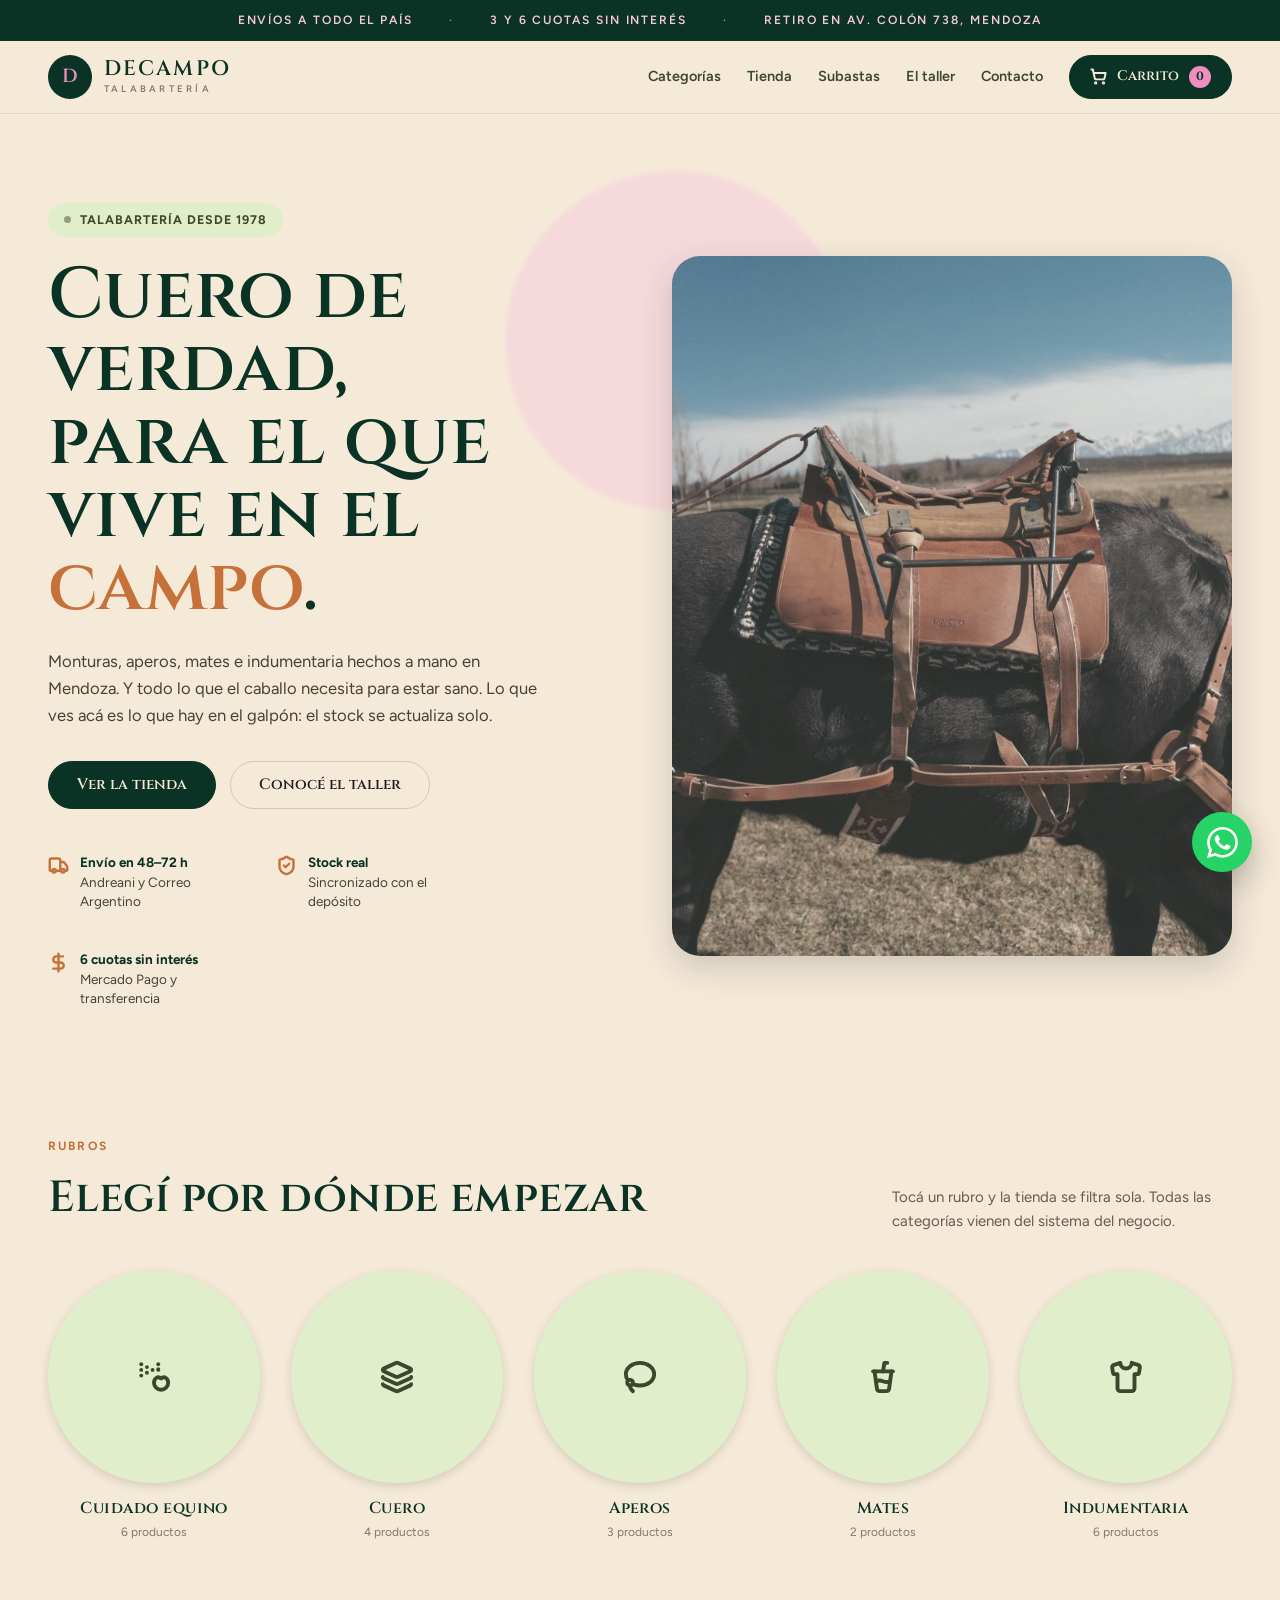
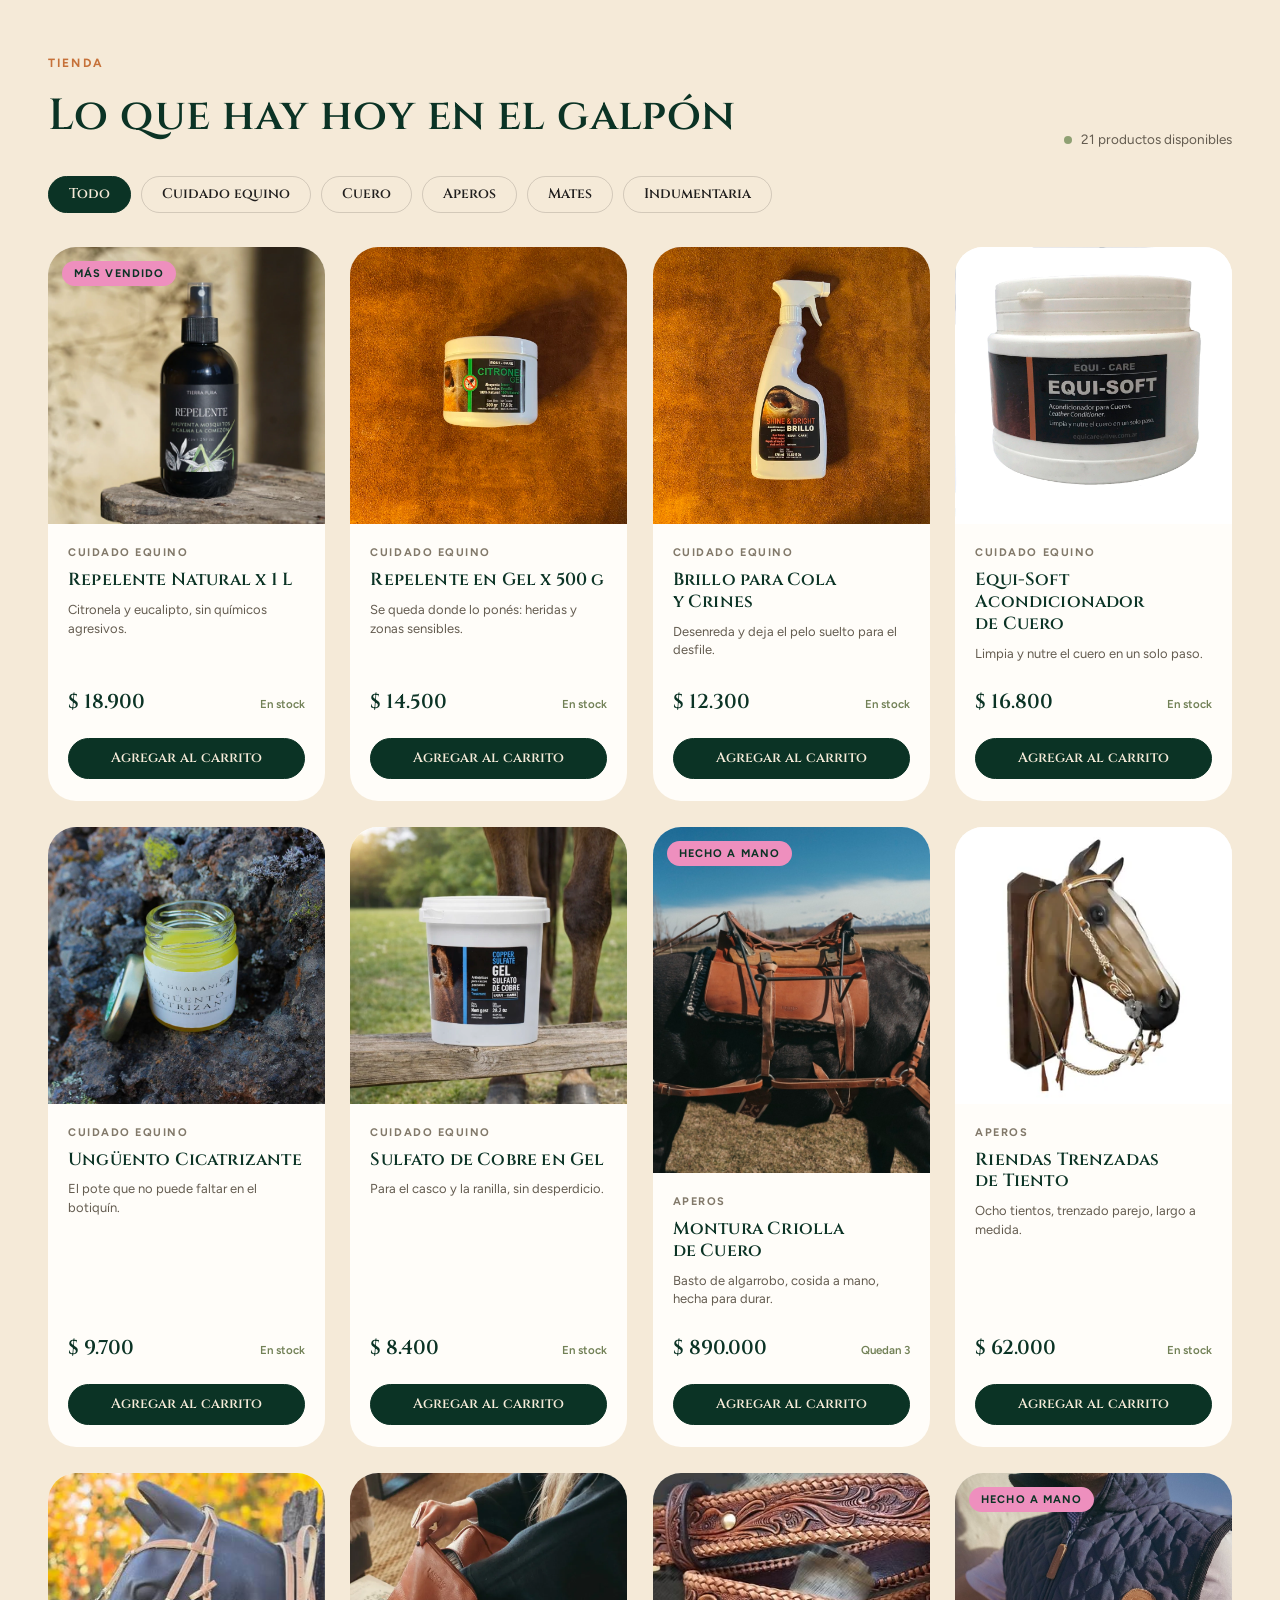
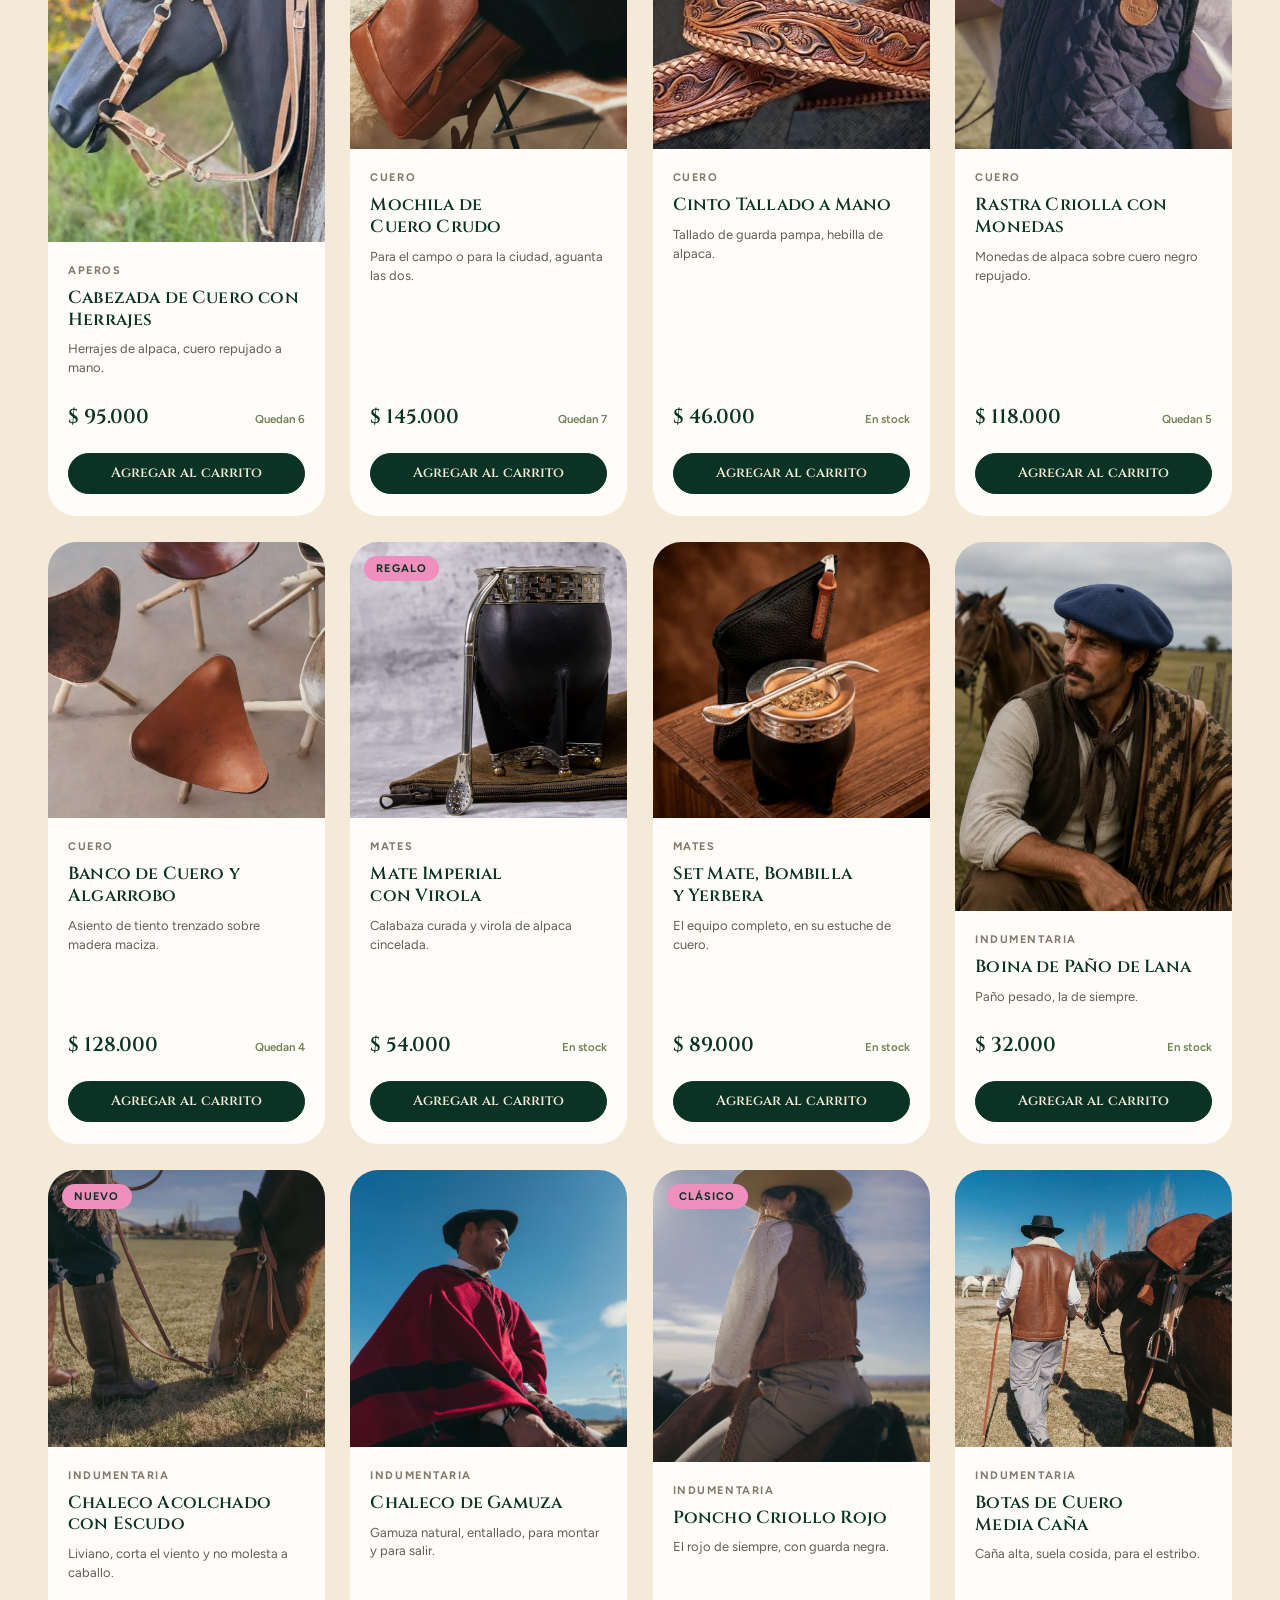
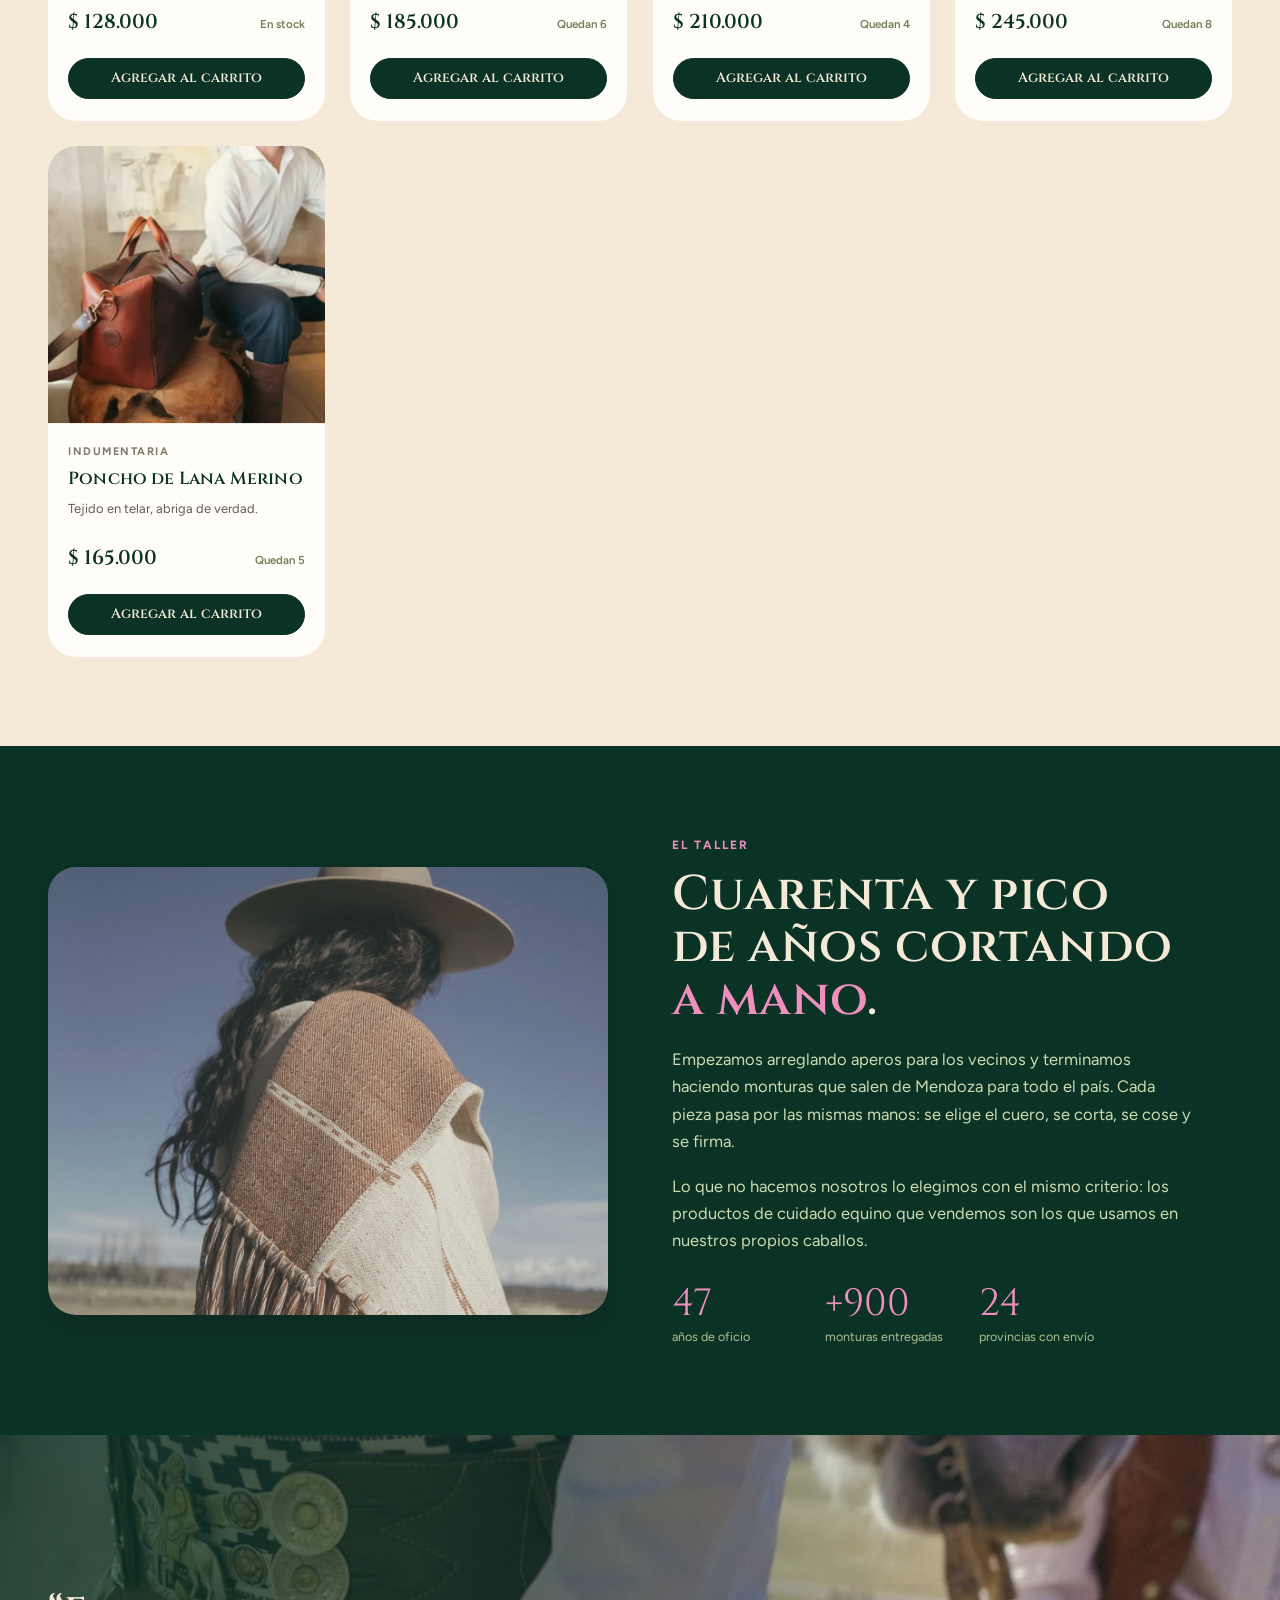
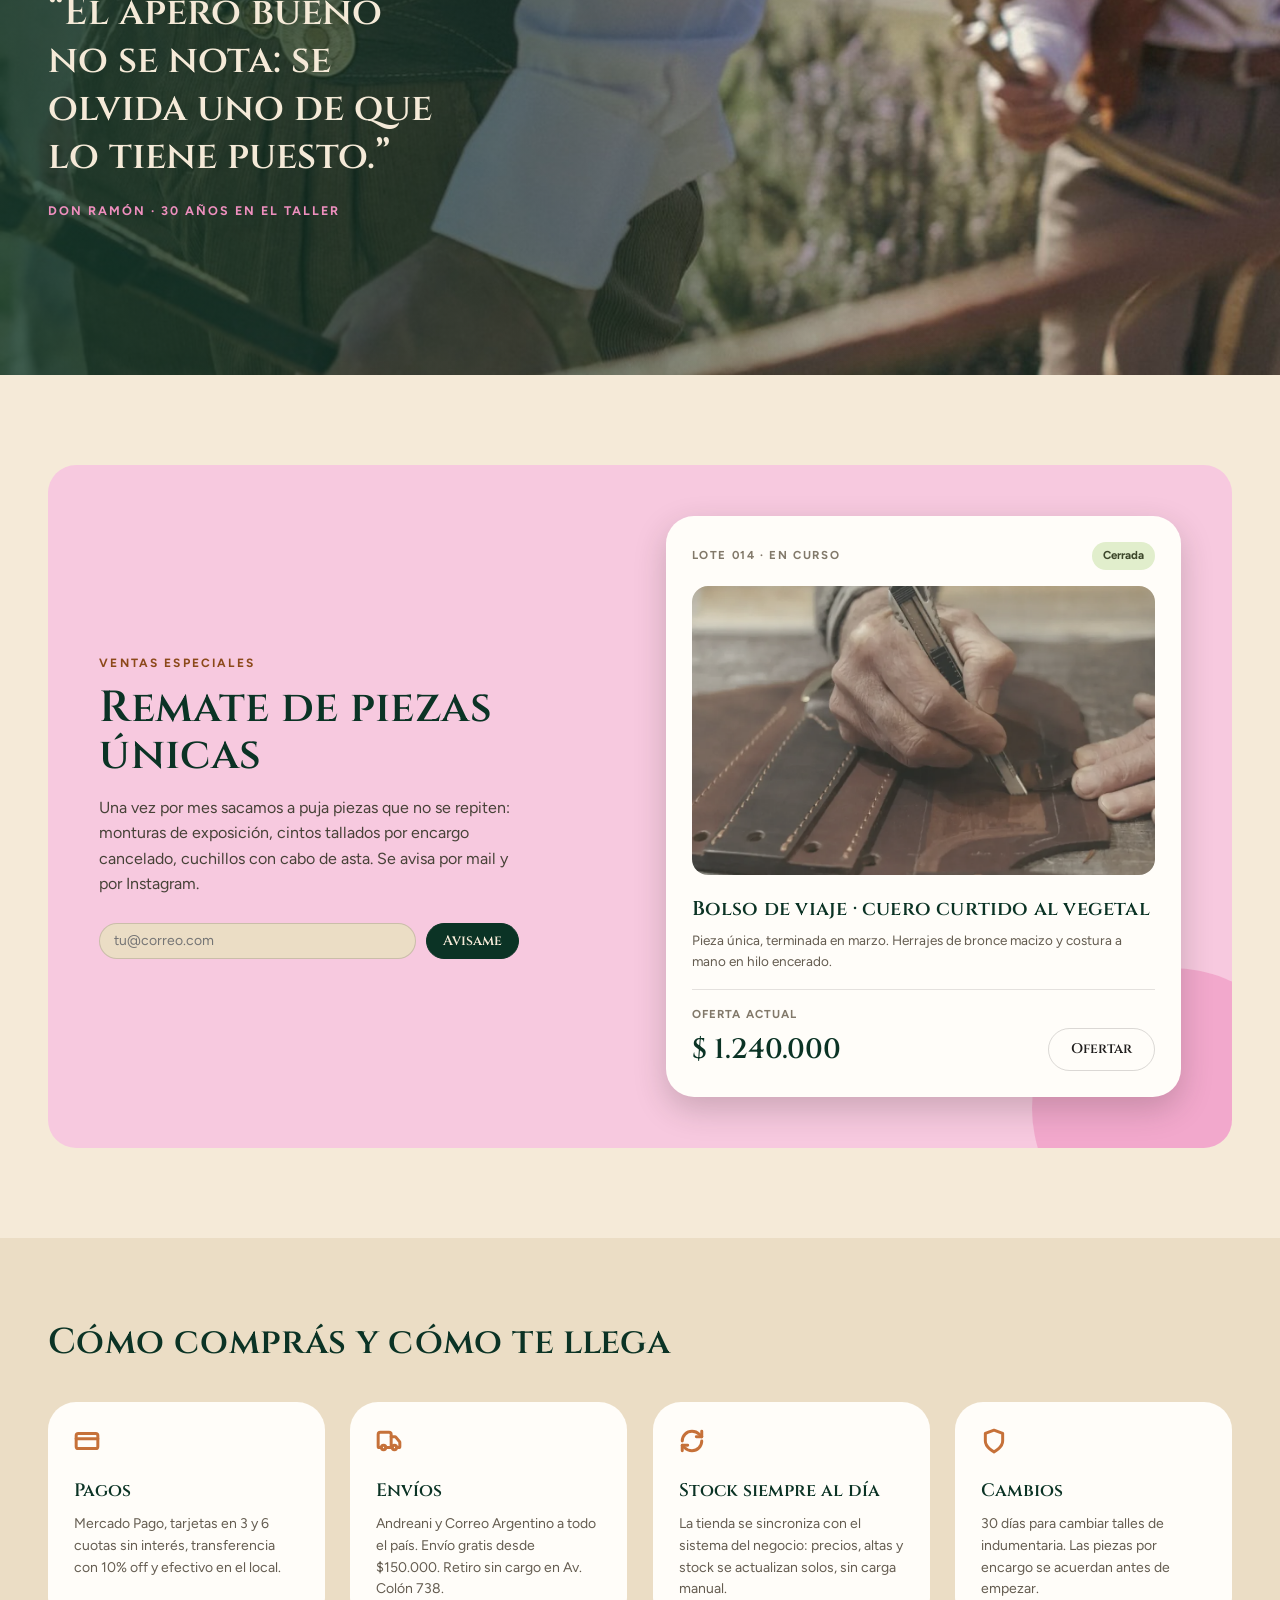
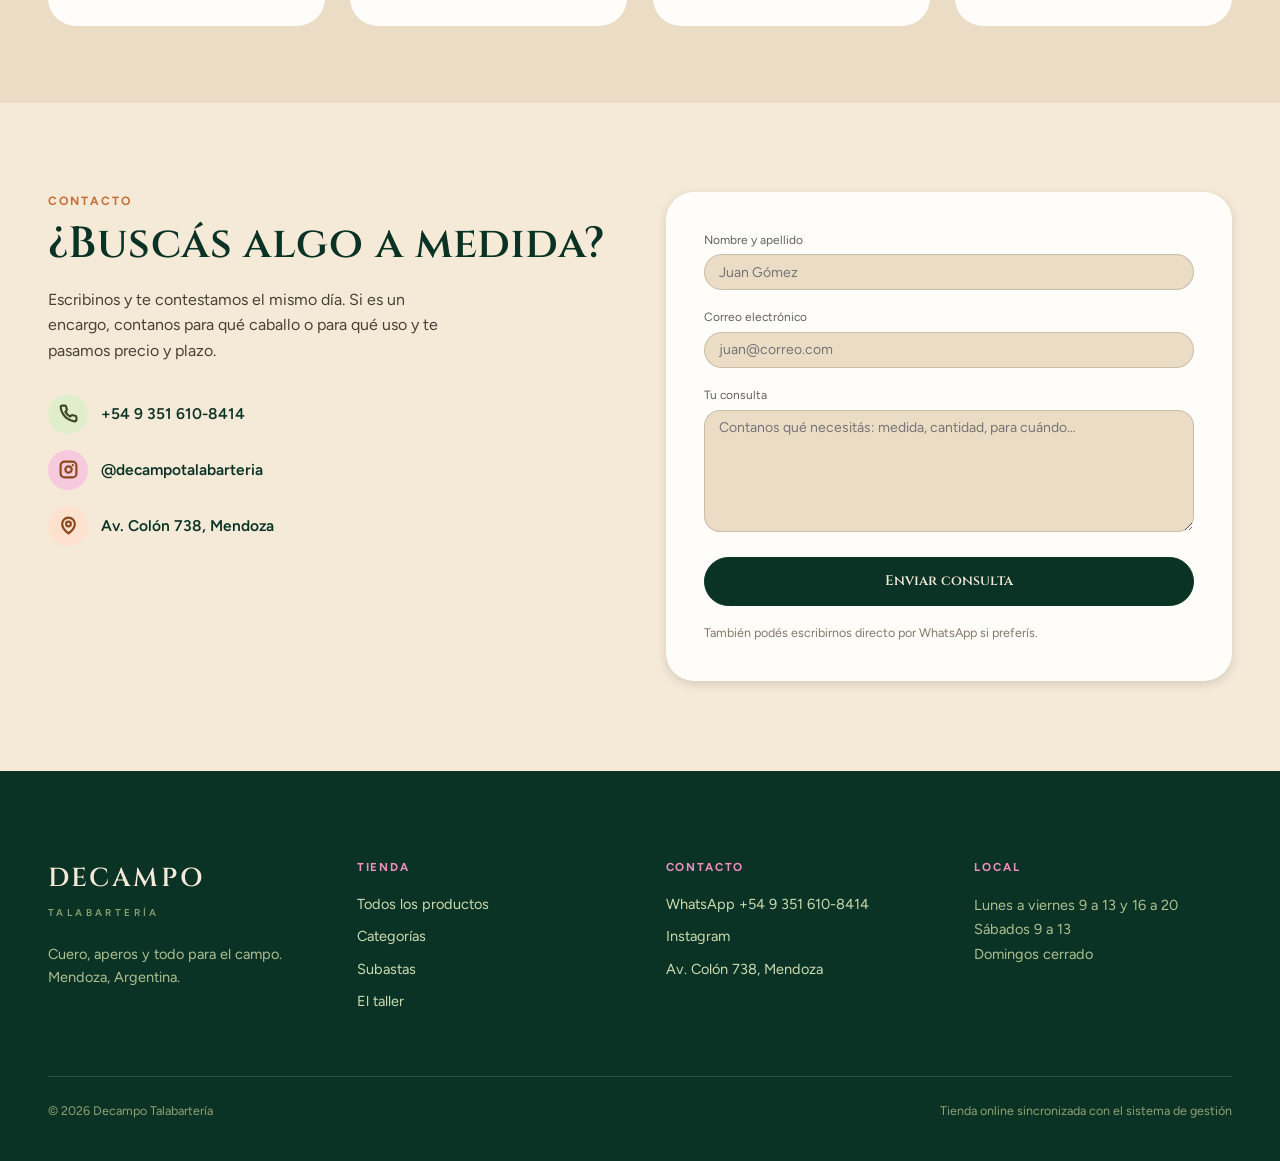
==== site/index.html @ f2a7004c "Initial commit" ====
<!DOCTYPE html>
<html lang="es">
<head>
<meta charset="utf-8">
<meta name="viewport" content="width=device-width, initial-scale=1">
<title>Decampo Talabartería — Cuero de verdad, para el que vive en el campo</title>
<meta name="description" content="Monturas, aperos, mates e indumentaria hechos a mano en Mendoza. Envíos a todo el país, 3 y 6 cuotas sin interés.">
<link rel="icon" href="data:image/svg+xml,%3Csvg xmlns='http://www.w3.org/2000/svg' viewBox='0 0 44 44'%3E%3Ccircle cx='22' cy='22' r='22' fill='%230b3325'/%3E%3Ctext x='22' y='31' font-family='Georgia,serif' font-size='24' font-weight='600' fill='%23ee8fbe' text-anchor='middle'%3ED%3C/text%3E%3C/svg%3E">
<link rel="stylesheet" href="styles.css">
</head>
<body>

<div data-topbar style="background:#0b3325; color:#f7c9df; font-size:12px; letter-spacing:.16em; text-transform:uppercase; padding:11px 24px; display:flex; justify-content:center; gap:36px; flex-wrap:wrap; font-weight:600">
  <span>Envíos a todo el país</span>
  <span data-dot style="color:#8fa073">·</span>
  <span>3 y 6 cuotas sin interés</span>
  <span data-dot style="color:#8fa073">·</span>
  <span>Retiro en Av. Colón 738, Mendoza</span>
</div>

<header style="position:sticky; top:0; z-index:60; background:rgba(245,234,216,.94); backdrop-filter:blur(12px); border-bottom:1px solid rgba(32,30,29,.1)">
  <div style="max-width:1280px; margin:0 auto; padding:14px clamp(20px,4vw,48px); display:flex; align-items:center; gap:clamp(12px,2vw,28px)">
    <a href="#inicio" style="display:flex; align-items:center; gap:12px; flex-shrink:0">
      <span style="width:44px; height:44px; border-radius:999px; background:#0b3325; display:flex; align-items:center; justify-content:center; flex-shrink:0; color:#ee8fbe; font-family:'Cinzel',serif; font-size:19px; font-weight:600; letter-spacing:.02em">D</span>
      <span style="display:flex; flex-direction:column; line-height:1">
        <span style="font-family:'Cinzel',serif; font-weight:600; font-size:21px; letter-spacing:.1em; color:#0b3325">DECAMPO</span>
        <span data-brand-sub style="font-size:9.5px; letter-spacing:.34em; color:#82796a; margin-top:4px; font-weight:600">TALABARTERÍA</span>
      </span>
    </a>

    <nav data-nav-links style="display:flex; gap:26px; margin-left:auto; align-items:center; font-size:14.5px; font-weight:600">
      <a href="#categorias" style="color:#3d472b">Categorías</a>
      <a href="#productos" style="color:#3d472b">Tienda</a>
      <a href="#subastas" style="color:#3d472b">Subastas</a>
      <a href="#taller" style="color:#3d472b">El taller</a>
      <a href="#contacto" style="color:#3d472b">Contacto</a>
    </nav>

    <button type="button" data-nav-toggle class="btn btn-secondary btn-icon" style="margin-left:auto; width:44px; height:44px; padding:0; flex-shrink:0" aria-label="Abrir menú" aria-expanded="false">
      <svg width="20" height="20" viewBox="0 0 24 24" fill="none" stroke="currentColor" stroke-width="2.75" stroke-linecap="round" stroke-linejoin="round"><path d="M4 6h16"></path><path d="M4 12h16"></path><path d="M4 18h16"></path></svg>
    </button>

    <button type="button" data-open-cart class="btn btn-primary" style="background:#0b3325; border-color:#0b3325; gap:10px; padding:10px 20px; flex-shrink:0">
      <svg width="17" height="17" viewBox="0 0 24 24" fill="none" stroke="currentColor" stroke-width="2.75" stroke-linecap="round" stroke-linejoin="round"><circle cx="8" cy="21" r="1"></circle><circle cx="19" cy="21" r="1"></circle><path d="M2.05 2.05h2l2.66 12.42a2 2 0 0 0 2 1.58h9.78a2 2 0 0 0 1.95-1.57l1.65-7.43H5.12"></path></svg>
      <span data-cart-text>Carrito</span>
      <span data-cart-count style="background:#ee8fbe; color:#0b3325; border-radius:999px; min-width:22px; height:22px; display:inline-flex; align-items:center; justify-content:center; font-size:12px; font-weight:700; padding:0 6px">0</span>
    </button>
  </div>

  <div data-nav-panel data-open="0" style="border-top:1px solid rgba(32,30,29,.1); background:#f5ead8">
    <nav style="display:flex; flex-direction:column; padding:8px clamp(20px,4vw,48px) 18px">
      <a href="#categorias" data-close-menu style="color:#0b3325; font-size:17px; font-weight:600; padding:14px 0; border-bottom:1px solid rgba(32,30,29,.08)">Categorías</a>
      <a href="#productos" data-close-menu style="color:#0b3325; font-size:17px; font-weight:600; padding:14px 0; border-bottom:1px solid rgba(32,30,29,.08)">Tienda</a>
      <a href="#subastas" data-close-menu style="color:#0b3325; font-size:17px; font-weight:600; padding:14px 0; border-bottom:1px solid rgba(32,30,29,.08)">Subastas</a>
      <a href="#taller" data-close-menu style="color:#0b3325; font-size:17px; font-weight:600; padding:14px 0; border-bottom:1px solid rgba(32,30,29,.08)">El taller</a>
      <a href="#contacto" data-close-menu style="color:#0b3325; font-size:17px; font-weight:600; padding:14px 0">Contacto</a>
      <a href="https://wa.me/5493516108414" target="_blank" rel="noopener" class="btn btn-secondary btn-block" style="margin-top:14px; padding:14px">Escribinos por WhatsApp</a>
    </nav>
  </div>
</header>

<section id="inicio" style="position:relative; max-width:1280px; margin:0 auto; padding:clamp(48px,7vw,96px) clamp(20px,4vw,48px) clamp(40px,5vw,72px)">
  <div data-hero-blob style="position:absolute; top:6%; right:34%; width:340px; height:340px; border-radius:999px; background:#f7c9df; opacity:.5; filter:blur(2px); pointer-events:none"></div>
  <div data-hero-grid style="position:relative; display:grid; grid-template-columns:repeat(auto-fit,minmax(330px,1fr)); gap:clamp(32px,5vw,72px); align-items:center">
    <div style="animation:lp-rise .7s ease both">
      <div style="display:inline-flex; align-items:center; gap:9px; background:#e1eecc; color:#3d472b; border-radius:999px; padding:7px 16px; font-size:12.5px; font-weight:700; letter-spacing:.08em; text-transform:uppercase">
        <span style="width:7px; height:7px; border-radius:999px; background:#8fa073; display:block; animation:lp-pulse 2.2s ease-in-out infinite"></span>
        Talabartería desde 1978
      </div>
      <h1 style="font-family:'Cinzel',serif; font-weight:600; font-size:clamp(40px,5.6vw,74px); line-height:1.02; letter-spacing:.005em; color:#0b3325; margin:22px 0 0; text-wrap:balance">
        Cuero de verdad,<br>para el que<br>vive en el <span style="color:#c67139">campo</span>.
      </h1>
      <p style="font-size:clamp(16px,1.3vw,18.5px); line-height:1.62; color:#474238; max-width:46ch; margin:24px 0 0; text-wrap:pretty">
        Monturas, aperos, mates e indumentaria hechos a mano en Mendoza. Y todo lo que el caballo necesita para estar sano. Lo que ves acá es lo que hay en el galpón: el stock se actualiza solo.
      </p>
      <div style="display:flex; gap:14px; margin-top:32px; flex-wrap:wrap">
        <a href="#productos" class="btn btn-primary" style="background:#0b3325; border-color:#0b3325; padding:14px 28px; font-size:15px">Ver la tienda</a>
        <a href="#taller" class="btn btn-secondary" style="padding:14px 28px; font-size:15px">Conocé el taller</a>
      </div>
      <div style="display:flex; gap:clamp(20px,3vw,44px); margin-top:44px; flex-wrap:wrap">
        <div style="display:flex; gap:11px; align-items:flex-start; max-width:190px">
          <svg width="21" height="21" viewBox="0 0 24 24" fill="none" stroke="#c67139" stroke-width="2.75" stroke-linecap="round" stroke-linejoin="round" style="flex-shrink:0; margin-top:2px"><path d="M14 18V6a2 2 0 0 0-2-2H4a2 2 0 0 0-2 2v11a1 1 0 0 0 1 1h2"></path><path d="M15 18H9"></path><path d="M19 18h2a1 1 0 0 0 1-1v-3.65a1 1 0 0 0-.22-.62l-3.48-4.35A1 1 0 0 0 17.52 8H14"></path><circle cx="17" cy="18" r="2"></circle><circle cx="7" cy="18" r="2"></circle></svg>
          <span style="font-size:13.5px; line-height:1.45; color:#474238"><strong style="color:#0b3325; display:block">Envío en 48–72 h</strong>Andreani y Correo Argentino</span>
        </div>
        <div style="display:flex; gap:11px; align-items:flex-start; max-width:190px">
          <svg width="21" height="21" viewBox="0 0 24 24" fill="none" stroke="#c67139" stroke-width="2.75" stroke-linecap="round" stroke-linejoin="round" style="flex-shrink:0; margin-top:2px"><path d="M20 13c0 5-3.5 7.5-7.66 8.95a1 1 0 0 1-.67-.01C7.5 20.5 4 18 4 13V6a1 1 0 0 1 1-1c2 0 4.5-1.2 6.24-2.72a1.17 1.17 0 0 1 1.52 0C14.51 3.81 17 5 19 5a1 1 0 0 1 1 1z"></path><path d="m9 12 2 2 4-4"></path></svg>
          <span style="font-size:13.5px; line-height:1.45; color:#474238"><strong style="color:#0b3325; display:block">Stock real</strong>Sincronizado con el depósito</span>
        </div>
        <div style="display:flex; gap:11px; align-items:flex-start; max-width:190px">
          <svg width="21" height="21" viewBox="0 0 24 24" fill="none" stroke="#c67139" stroke-width="2.75" stroke-linecap="round" stroke-linejoin="round" style="flex-shrink:0; margin-top:2px"><path d="M12 2v20"></path><path d="M17 5H9.5a3.5 3.5 0 0 0 0 7h5a3.5 3.5 0 0 1 0 7H6"></path></svg>
          <span style="font-size:13.5px; line-height:1.45; color:#474238"><strong style="color:#0b3325; display:block">6 cuotas sin interés</strong>Mercado Pago y transferencia</span>
        </div>
      </div>
    </div>
    <div data-hero-media class="washed" style="border-radius:28px; overflow:hidden; box-shadow:0 12px 32px rgba(46,43,37,.22); aspect-ratio:4/5; min-height:380px; animation:lp-rise .9s ease both">
      <img src="img/hero-montura.jpg" alt="Montura criolla de cuero hecha a mano" style="width:100%; height:100%; object-fit:cover">
    </div>
  </div>
</section>

<section id="categorias" style="max-width:1280px; margin:0 auto; padding:clamp(40px,5vw,72px) clamp(20px,4vw,48px)">
  <div style="display:flex; align-items:flex-end; justify-content:space-between; gap:24px; flex-wrap:wrap; margin-bottom:38px">
    <div>
      <div style="font-size:12px; letter-spacing:.18em; text-transform:uppercase; color:#c67139; font-weight:700; margin-bottom:10px">Rubros</div>
      <h2 style="font-family:'Cinzel',serif; font-weight:600; font-size:clamp(28px,3.4vw,44px); color:#0b3325; margin:0; letter-spacing:.01em">Elegí por dónde empezar</h2>
    </div>
    <p style="font-size:15px; color:#645c50; max-width:34ch; margin:0; line-height:1.55">Tocá un rubro y la tienda se filtra sola. Todas las categorías vienen del sistema del negocio.</p>
  </div>
  <div data-cat-grid style="display:grid; grid-template-columns:repeat(auto-fit,minmax(158px,1fr)); gap:clamp(16px,2.4vw,32px)"></div>
</section>

<section id="productos" style="max-width:1280px; margin:0 auto; padding:clamp(32px,4vw,56px) clamp(20px,4vw,48px) clamp(56px,7vw,96px)">
  <div style="display:flex; align-items:flex-end; justify-content:space-between; gap:24px; flex-wrap:wrap; margin-bottom:26px">
    <div>
      <div style="font-size:12px; letter-spacing:.18em; text-transform:uppercase; color:#c67139; font-weight:700; margin-bottom:10px">Tienda</div>
      <h2 style="font-family:'Cinzel',serif; font-weight:600; font-size:clamp(28px,3.4vw,44px); color:#0b3325; margin:0; letter-spacing:.01em">Lo que hay hoy en el galpón</h2>
    </div>
    <div style="font-size:13.5px; color:#645c50; display:flex; align-items:center; gap:9px">
      <span style="width:8px; height:8px; border-radius:999px; background:#8fa073; display:block; animation:lp-pulse 2.2s ease-in-out infinite"></span>
      <span data-results-label>21 productos disponibles</span>
    </div>
  </div>

  <div data-filter-chips style="display:flex; gap:10px; flex-wrap:wrap; margin-bottom:34px"></div>

  <div data-product-grid style="display:grid; grid-template-columns:repeat(auto-fill,minmax(258px,1fr)); gap:clamp(16px,2vw,26px)"></div>
</section>

<section id="taller" style="background:#0b3325; color:#f5ead8; padding:clamp(56px,7vw,104px) clamp(20px,4vw,48px)">
  <div style="max-width:1280px; margin:0 auto; display:grid; grid-template-columns:repeat(auto-fit,minmax(300px,1fr)); gap:clamp(32px,5vw,72px); align-items:center">
    <div class="washed" style="border-radius:28px; overflow:hidden; aspect-ratio:5/4; box-shadow:0 12px 32px rgba(0,0,0,.35)">
      <img src="img/taller-cuero.jpg" alt="Artesano cortando cuero a mano en el taller" style="width:100%; height:100%; object-fit:cover">
    </div>
    <div>
      <div style="font-size:12px; letter-spacing:.18em; text-transform:uppercase; color:#ee8fbe; font-weight:700; margin-bottom:14px">El taller</div>
      <h2 style="font-family:'Cinzel',serif; font-weight:600; font-size:clamp(30px,3.8vw,52px); line-height:1.08; color:#f5ead8; margin:0 0 20px; letter-spacing:.01em">Cuarenta y pico<br>de años cortando<br><span style="color:#ee8fbe">a mano</span>.</h2>
      <p style="font-size:16.5px; line-height:1.65; color:#ccdbb2; max-width:48ch; margin:0 0 18px; text-wrap:pretty">Empezamos arreglando aperos para los vecinos y terminamos haciendo monturas que salen de Mendoza para todo el país. Cada pieza pasa por las mismas manos: se elige el cuero, se corta, se cose y se firma.</p>
      <p style="font-size:16.5px; line-height:1.65; color:#ccdbb2; max-width:48ch; margin:0 0 30px; text-wrap:pretty">Lo que no hacemos nosotros lo elegimos con el mismo criterio: los productos de cuidado equino que vendemos son los que usamos en nuestros propios caballos.</p>
      <div data-stats style="display:grid; grid-template-columns:repeat(3,minmax(0,1fr)); gap:20px; max-width:440px">
        <div>
          <div style="font-family:'Cinzel',serif; font-size:clamp(26px,3vw,38px); color:#ee8fbe; line-height:1">47</div>
          <div style="font-size:12.5px; color:#aebf92; margin-top:6px; line-height:1.35">años de oficio</div>
        </div>
        <div>
          <div style="font-family:'Cinzel',serif; font-size:clamp(26px,3vw,38px); color:#ee8fbe; line-height:1">+900</div>
          <div style="font-size:12.5px; color:#aebf92; margin-top:6px; line-height:1.35">monturas entregadas</div>
        </div>
        <div>
          <div style="font-family:'Cinzel',serif; font-size:clamp(26px,3vw,38px); color:#ee8fbe; line-height:1">24</div>
          <div style="font-size:12.5px; color:#aebf92; margin-top:6px; line-height:1.35">provincias con envío</div>
        </div>
      </div>
    </div>
  </div>
</section>

<section style="position:relative; height:clamp(340px,46vw,540px); overflow:hidden">
  <img src="img/campo-lifestyle.jpg" alt="Jornada de campo en Mendoza" style="width:100%; height:100%; object-fit:cover">
  <div data-campo-scrim style="position:absolute; inset:0; background:linear-gradient(90deg, rgba(11,51,37,.78) 0%, rgba(11,51,37,.45) 45%, rgba(11,51,37,0) 75%); pointer-events:none; display:flex; align-items:center">
    <div style="max-width:1280px; width:100%; margin:0 auto; padding:0 clamp(20px,4vw,48px)">
      <p style="font-family:'Cinzel',serif; font-weight:600; font-size:clamp(22px,3vw,40px); line-height:1.25; color:#f5ead8; margin:0; max-width:17ch; text-wrap:balance">&ldquo;El apero bueno no se nota: se olvida uno de que lo tiene puesto.&rdquo;</p>
      <div style="font-size:12.5px; letter-spacing:.16em; text-transform:uppercase; color:#ee8fbe; font-weight:700; margin-top:20px">Don Ramón · 30 años en el taller</div>
    </div>
  </div>
</section>

<section id="subastas" style="max-width:1280px; margin:0 auto; padding:clamp(56px,7vw,96px) clamp(20px,4vw,48px)">
  <div style="background:#f7c9df; border-radius:28px; padding:clamp(28px,4vw,56px); display:grid; grid-template-columns:repeat(auto-fit,minmax(280px,1fr)); gap:clamp(28px,4vw,56px); align-items:center; position:relative; overflow:hidden">
    <div style="position:absolute; right:-80px; bottom:-100px; width:280px; height:280px; border-radius:999px; background:#ee8fbe; opacity:.55; pointer-events:none"></div>
    <div style="position:relative">
      <div style="font-size:12px; letter-spacing:.18em; text-transform:uppercase; color:#8c491a; font-weight:700; margin-bottom:12px">Ventas especiales</div>
      <h2 style="font-family:'Cinzel',serif; font-weight:600; font-size:clamp(28px,3.4vw,46px); line-height:1.08; color:#0b3325; margin:0 0 16px; letter-spacing:.01em">Remate de piezas únicas</h2>
      <p style="font-size:16px; line-height:1.6; color:#474238; max-width:42ch; margin:0 0 26px; text-wrap:pretty">Una vez por mes sacamos a puja piezas que no se repiten: monturas de exposición, cintos tallados por encargo cancelado, cuchillos con cabo de asta. Se avisa por mail y por Instagram.</p>
      <form data-subscribe-form style="display:flex; gap:10px; flex-wrap:wrap; max-width:420px">
        <input class="input" type="email" required placeholder="tu@correo.com" style="flex:1; min-width:190px" aria-label="Correo para avisos de subastas">
        <button type="submit" class="btn btn-primary" style="background:#0b3325; border-color:#0b3325" data-subscribe-label>Avisame</button>
      </form>
    </div>
    <div style="position:relative; background:#fffdf9; border-radius:28px; padding:26px; box-shadow:0 12px 32px rgba(46,43,37,.22)">
      <div style="display:flex; justify-content:space-between; align-items:center; margin-bottom:16px">
        <span style="font-size:11.5px; letter-spacing:.14em; text-transform:uppercase; color:#82796a; font-weight:700">Lote 014 · en curso</span>
        <span data-auction-countdown style="background:#e1eecc; color:#3d472b; font-size:11.5px; font-weight:700; padding:5px 11px; border-radius:999px">Cierra en — d — h</span>
      </div>
      <div class="washed" style="border-radius:16px; overflow:hidden; aspect-ratio:16/10; margin-bottom:18px">
        <img src="img/bolso-cuero.webp" alt="Bolso de viaje de cuero curtido al vegetal, pieza única" style="width:100%; height:100%; object-fit:cover">
      </div>
      <h3 style="font-family:'Cinzel',serif; font-weight:600; font-size:20px; color:#0b3325; margin:0 0 6px; letter-spacing:.01em">Bolso de viaje · cuero curtido al vegetal</h3>
      <p style="font-size:13.5px; color:#645c50; margin:0 0 18px; line-height:1.5">Pieza única, terminada en marzo. Herrajes de bronce macizo y costura a mano en hilo encerado.</p>
      <div style="display:flex; align-items:flex-end; justify-content:space-between; gap:16px; padding-top:16px; border-top:1px solid rgba(32,30,29,.12)">
        <div>
          <div style="font-size:11.5px; color:#82796a; letter-spacing:.1em; text-transform:uppercase; font-weight:700">Oferta actual</div>
          <div style="font-family:'Cinzel',serif; font-size:28px; font-weight:600; color:#0b3325; margin-top:4px">$ 1.240.000</div>
        </div>
        <button type="button" data-bid class="btn btn-secondary" style="padding:12px 22px">Ofertar</button>
      </div>
    </div>
  </div>
</section>

<section style="background:#ebddc5; padding:clamp(48px,6vw,80px) clamp(20px,4vw,48px)">
  <div style="max-width:1280px; margin:0 auto">
    <div style="display:flex; align-items:flex-end; justify-content:space-between; gap:24px; flex-wrap:wrap; margin-bottom:32px">
      <h2 style="font-family:'Cinzel',serif; font-weight:600; font-size:clamp(24px,2.8vw,36px); color:#0b3325; margin:0; letter-spacing:.01em">Cómo comprás y cómo te llega</h2>
    </div>
    <div style="display:grid; grid-template-columns:repeat(auto-fit,minmax(240px,1fr)); gap:clamp(16px,2vw,26px)">
      <div style="background:#fffdf9; border-radius:28px; padding:26px">
        <svg width="26" height="26" viewBox="0 0 24 24" fill="none" stroke="#c67139" stroke-width="2.75" stroke-linecap="round" stroke-linejoin="round"><rect width="20" height="14" x="2" y="5" rx="2"></rect><line x1="2" x2="22" y1="10" y2="10"></line></svg>
        <h3 style="font-family:'Cinzel',serif; font-weight:600; font-size:18px; color:#0b3325; margin:16px 0 8px">Pagos</h3>
        <p style="font-size:14px; line-height:1.55; color:#645c50; margin:0">Mercado Pago, tarjetas en 3 y 6 cuotas sin interés, transferencia con 10% off y efectivo en el local.</p>
      </div>
      <div style="background:#fffdf9; border-radius:28px; padding:26px">
        <svg width="26" height="26" viewBox="0 0 24 24" fill="none" stroke="#c67139" stroke-width="2.75" stroke-linecap="round" stroke-linejoin="round"><path d="M14 18V6a2 2 0 0 0-2-2H4a2 2 0 0 0-2 2v11a1 1 0 0 0 1 1h2"></path><path d="M15 18H9"></path><path d="M19 18h2a1 1 0 0 0 1-1v-3.65a1 1 0 0 0-.22-.62l-3.48-4.35A1 1 0 0 0 17.52 8H14"></path><circle cx="17" cy="18" r="2"></circle><circle cx="7" cy="18" r="2"></circle></svg>
        <h3 style="font-family:'Cinzel',serif; font-weight:600; font-size:18px; color:#0b3325; margin:16px 0 8px">Envíos</h3>
        <p style="font-size:14px; line-height:1.55; color:#645c50; margin:0">Andreani y Correo Argentino a todo el país. Envío gratis desde $150.000. Retiro sin cargo en Av. Colón 738.</p>
      </div>
      <div style="background:#fffdf9; border-radius:28px; padding:26px">
        <svg width="26" height="26" viewBox="0 0 24 24" fill="none" stroke="#c67139" stroke-width="2.75" stroke-linecap="round" stroke-linejoin="round"><path d="M3 12a9 9 0 0 1 9-9 9.75 9.75 0 0 1 6.74 2.74L21 8"></path><path d="M21 3v5h-5"></path><path d="M21 12a9 9 0 0 1-9 9 9.75 9.75 0 0 1-6.74-2.74L3 16"></path><path d="M8 16H3v5"></path></svg>
        <h3 style="font-family:'Cinzel',serif; font-weight:600; font-size:18px; color:#0b3325; margin:16px 0 8px">Stock siempre al día</h3>
        <p style="font-size:14px; line-height:1.55; color:#645c50; margin:0">La tienda se sincroniza con el sistema del negocio: precios, altas y stock se actualizan solos, sin carga manual.</p>
      </div>
      <div style="background:#fffdf9; border-radius:28px; padding:26px">
        <svg width="26" height="26" viewBox="0 0 24 24" fill="none" stroke="#c67139" stroke-width="2.75" stroke-linecap="round" stroke-linejoin="round"><path d="M12 22s8-4 8-10V5l-8-3-8 3v7c0 6 8 10 8 10"></path></svg>
        <h3 style="font-family:'Cinzel',serif; font-weight:600; font-size:18px; color:#0b3325; margin:16px 0 8px">Cambios</h3>
        <p style="font-size:14px; line-height:1.55; color:#645c50; margin:0">30 días para cambiar talles de indumentaria. Las piezas por encargo se acuerdan antes de empezar.</p>
      </div>
    </div>
  </div>
</section>

<section id="contacto" style="max-width:1280px; margin:0 auto; padding:clamp(56px,7vw,96px) clamp(20px,4vw,48px)">
  <div style="display:grid; grid-template-columns:repeat(auto-fit,minmax(300px,1fr)); gap:clamp(28px,4vw,64px); align-items:start">
    <div>
      <div style="font-size:12px; letter-spacing:.18em; text-transform:uppercase; color:#c67139; font-weight:700; margin-bottom:10px">Contacto</div>
      <h2 style="font-family:'Cinzel',serif; font-weight:600; font-size:clamp(28px,3.4vw,44px); line-height:1.1; color:#0b3325; margin:0 0 18px; letter-spacing:.01em">¿Buscás algo a medida?</h2>
      <p style="font-size:16px; line-height:1.6; color:#474238; max-width:40ch; margin:0 0 30px; text-wrap:pretty">Escribinos y te contestamos el mismo día. Si es un encargo, contanos para qué caballo o para qué uso y te pasamos precio y plazo.</p>
      <div style="display:flex; flex-direction:column; gap:16px">
        <a href="https://wa.me/5493516108414" target="_blank" rel="noopener" style="display:flex; align-items:center; gap:13px; color:#0b3325; font-size:15.5px; font-weight:600">
          <span style="width:40px; height:40px; border-radius:999px; background:#e1eecc; display:flex; align-items:center; justify-content:center; flex-shrink:0">
            <svg width="19" height="19" viewBox="0 0 24 24" fill="none" stroke="#3d472b" stroke-width="2.75" stroke-linecap="round" stroke-linejoin="round"><path d="M22 16.92v3a2 2 0 0 1-2.18 2 19.79 19.79 0 0 1-8.63-3.07 19.5 19.5 0 0 1-6-6 19.79 19.79 0 0 1-3.07-8.67A2 2 0 0 1 4.11 2h3a2 2 0 0 1 2 1.72c.13.96.36 1.9.7 2.81a2 2 0 0 1-.45 2.11L8.09 9.91a16 16 0 0 0 6 6l1.27-1.27a2 2 0 0 1 2.11-.45c.9.34 1.85.57 2.81.7A2 2 0 0 1 22 16.92z"></path></svg>
          </span>
          +54 9 351 610-8414
        </a>
        <a href="https://www.instagram.com/decampotalabarteria/" target="_blank" rel="noopener" style="display:flex; align-items:center; gap:13px; color:#0b3325; font-size:15.5px; font-weight:600">
          <span style="width:40px; height:40px; border-radius:999px; background:#f7c9df; display:flex; align-items:center; justify-content:center; flex-shrink:0">
            <svg width="19" height="19" viewBox="0 0 24 24" fill="none" stroke="#8c491a" stroke-width="2.75" stroke-linecap="round" stroke-linejoin="round"><rect width="20" height="20" x="2" y="2" rx="5"></rect><path d="M16 11.37A4 4 0 1 1 12.63 8 4 4 0 0 1 16 11.37z"></path><line x1="17.5" x2="17.51" y1="6.5" y2="6.5"></line></svg>
          </span>
          @decampotalabarteria
        </a>
        <a href="https://www.google.com/maps?q=Decampo+Talabarter%C3%ADa,+Av.+Col%C3%B3n+738,+M5500+Mendoza" target="_blank" rel="noopener" style="display:flex; align-items:center; gap:13px; color:#0b3325; font-size:15.5px; font-weight:600">
          <span style="width:40px; height:40px; border-radius:999px; background:#ffe1d0; display:flex; align-items:center; justify-content:center; flex-shrink:0">
            <svg width="19" height="19" viewBox="0 0 24 24" fill="none" stroke="#8c491a" stroke-width="2.75" stroke-linecap="round" stroke-linejoin="round"><path d="M20 10c0 6-8 12-8 12s-8-6-8-12a8 8 0 0 1 16 0"></path><circle cx="12" cy="10" r="3"></circle></svg>
          </span>
          Av. Colón 738, Mendoza
        </a>
      </div>
    </div>

    <div style="background:#fffdf9; border-radius:28px; padding:clamp(24px,3vw,40px); box-shadow:0 3px 10px rgba(46,43,37,.16)">
      <div data-contact-sent hidden style="text-align:center; padding:36px 8px">
        <span style="width:64px; height:64px; border-radius:999px; background:#e1eecc; display:flex; align-items:center; justify-content:center; margin:0 auto 20px">
          <svg width="28" height="28" viewBox="0 0 24 24" fill="none" stroke="#3d472b" stroke-width="2.75" stroke-linecap="round" stroke-linejoin="round"><path d="M20 6 9 17l-5-5"></path></svg>
        </span>
        <h3 style="font-family:'Cinzel',serif; font-weight:600; font-size:22px; color:#0b3325; margin:0 0 10px">¡Gracias, <span data-contact-sent-name></span>!</h3>
        <p style="font-size:15px; line-height:1.55; color:#645c50; margin:0 0 24px">Recibimos tu consulta. Te escribimos a la brevedad.</p>
        <button type="button" data-contact-reset class="btn btn-secondary">Mandar otra consulta</button>
      </div>
      <form data-contact-form style="display:flex; flex-direction:column; gap:18px">
        <div class="field">
          <label for="lp-nombre">Nombre y apellido</label>
          <input class="input" id="lp-nombre" name="nombre" type="text" placeholder="Juan Gómez">
        </div>
        <div class="field">
          <label for="lp-mail">Correo electrónico</label>
          <input class="input" id="lp-mail" name="mail" type="email" placeholder="juan@correo.com">
        </div>
        <div class="field">
          <label for="lp-consulta">Tu consulta</label>
          <textarea class="input" id="lp-consulta" name="consulta" rows="5" placeholder="Contanos qué necesitás: medida, cantidad, para cuándo…" style="resize:vertical; min-height:120px; font-family:inherit"></textarea>
        </div>
        <div data-contact-error hidden style="font-size:13.5px; color:#8c491a; font-weight:600"></div>
        <button type="submit" class="btn btn-primary btn-block" style="background:#0b3325; border-color:#0b3325; padding:15px">Enviar consulta</button>
        <p style="font-size:12.5px; color:#82796a; margin:0; line-height:1.5">También podés escribirnos directo por WhatsApp si preferís.</p>
      </form>
    </div>
  </div>
</section>

<footer style="background:#0b3325; color:#ccdbb2; padding:clamp(56px,7vw,88px) clamp(20px,4vw,48px) 40px">
  <div style="max-width:1280px; margin:0 auto">
    <div style="display:grid; grid-template-columns:repeat(auto-fit,minmax(220px,1fr)); gap:clamp(28px,4vw,56px)">
      <div>
        <div style="font-family:'Cinzel',serif; font-weight:600; font-size:26px; letter-spacing:.1em; color:#f5ead8">DECAMPO</div>
        <div style="font-size:10px; letter-spacing:.34em; color:#8fa073; margin-top:6px; font-weight:600">TALABARTERÍA</div>
        <p style="font-size:14.5px; line-height:1.6; color:#aebf92; margin:22px 0 0; max-width:30ch">Cuero, aperos y todo para el campo. Mendoza, Argentina.</p>
      </div>
      <div>
        <div style="font-size:11.5px; letter-spacing:.16em; text-transform:uppercase; color:#ee8fbe; font-weight:700; margin-bottom:16px">Tienda</div>
        <div style="display:flex; flex-direction:column; gap:10px; font-size:14.5px">
          <a href="#productos" style="color:#ccdbb2">Todos los productos</a>
          <a href="#categorias" style="color:#ccdbb2">Categorías</a>
          <a href="#subastas" style="color:#ccdbb2">Subastas</a>
          <a href="#taller" style="color:#ccdbb2">El taller</a>
        </div>
      </div>
      <div>
        <div style="font-size:11.5px; letter-spacing:.16em; text-transform:uppercase; color:#ee8fbe; font-weight:700; margin-bottom:16px">Contacto</div>
        <div style="display:flex; flex-direction:column; gap:10px; font-size:14.5px">
          <a href="https://wa.me/5493516108414" target="_blank" rel="noopener" style="color:#ccdbb2">WhatsApp +54 9 351 610-8414</a>
          <a href="https://www.instagram.com/decampotalabarteria/" target="_blank" rel="noopener" style="color:#ccdbb2">Instagram</a>
          <a href="https://www.google.com/maps?q=Decampo+Talabarter%C3%ADa,+Av.+Col%C3%B3n+738,+M5500+Mendoza" target="_blank" rel="noopener" style="color:#ccdbb2">Av. Colón 738, Mendoza</a>
        </div>
      </div>
      <div>
        <div style="font-size:11.5px; letter-spacing:.16em; text-transform:uppercase; color:#ee8fbe; font-weight:700; margin-bottom:16px">Local</div>
        <div style="font-size:14.5px; line-height:1.7; color:#aebf92">
          Lunes a viernes 9 a 13 y 16 a 20<br>Sábados 9 a 13<br>Domingos cerrado
        </div>
      </div>
    </div>
    <div style="margin-top:clamp(40px,5vw,64px); padding-top:24px; border-top:1px solid rgba(245,234,216,.16); display:flex; justify-content:space-between; gap:16px; flex-wrap:wrap; font-size:12.5px; color:#8fa073">
      <span>© 2026 Decampo Talabartería</span>
      <span>Tienda online sincronizada con el sistema de gestión</span>
    </div>
  </div>
</footer>

<a href="https://wa.me/5493516108414?text=Hola%20Decampo%2C%20quer%C3%ADa%20consultar%20por..." target="_blank" rel="noopener" aria-label="Escribinos por WhatsApp" class="wa-bubble" style="position:fixed; right:clamp(16px,2.5vw,28px); bottom:clamp(16px,2.5vw,28px); z-index:90; width:60px; height:60px; border-radius:999px; background:#25d366; color:#fffdf9; display:flex; align-items:center; justify-content:center; box-shadow:0 12px 32px rgba(46,43,37,.3); transition:transform .2s ease, box-shadow .2s ease">
  <svg width="31" height="31" viewBox="0 0 24 24" fill="currentColor" aria-hidden="true"><path d="M17.472 14.382c-.297-.149-1.758-.867-2.03-.967-.273-.099-.471-.148-.67.15-.197.297-.767.966-.94 1.164-.174.199-.347.223-.644.075-.297-.149-1.255-.463-2.39-1.475-.883-.788-1.48-1.761-1.653-2.059-.173-.297-.018-.458.13-.606.134-.133.298-.347.446-.52.149-.174.198-.298.298-.497.099-.198.05-.371-.025-.52-.075-.149-.669-1.612-.916-2.207-.242-.579-.487-.5-.669-.51l-.57-.01c-.198 0-.52.074-.792.372-.272.297-1.04 1.016-1.04 2.479 0 1.462 1.065 2.875 1.213 3.074.149.198 2.096 3.2 5.077 4.487.709.306 1.263.489 1.694.626.712.226 1.36.194 1.872.118.571-.085 1.758-.719 2.006-1.413.248-.694.248-1.289.173-1.413-.074-.124-.272-.198-.57-.347z"></path><path d="M20.52 3.449C18.24 1.245 15.24 0 12.045 0 5.463 0 .104 5.36.101 11.945c0 2.096.549 4.14 1.595 5.945L0 24l6.305-1.654a11.9 11.9 0 0 0 5.683 1.448h.005c6.582 0 11.941-5.361 11.944-11.945a11.86 11.86 0 0 0-3.417-8.4M12.05 21.785h-.004a9.9 9.9 0 0 1-5.031-1.378l-.361-.214-3.741.981.999-3.648-.235-.374a9.86 9.86 0 0 1-1.51-5.263c.002-5.45 4.437-9.884 9.887-9.884a9.82 9.82 0 0 1 6.99 2.898 9.83 9.83 0 0 1 2.893 6.994c-.003 5.45-4.437 9.884-9.885 9.884"></path></svg>
</a>

<!-- Cart drawer -->
<div data-cart-wrap style="position:fixed; inset:0; z-index:100; display:none; justify-content:flex-end">
  <div data-close-cart style="position:absolute; inset:0; background:rgba(11,51,37,.5); backdrop-filter:blur(3px)"></div>
  <aside style="position:relative; width:min(420px,100%); background:#f9f4ed; height:100%; display:flex; flex-direction:column; box-shadow:0 12px 32px rgba(46,43,37,.35); animation:lp-rise .28s ease both">
    <div style="padding:24px 26px; display:flex; align-items:center; justify-content:space-between; border-bottom:1px solid rgba(32,30,29,.12)">
      <h2 style="font-family:'Cinzel',serif; font-weight:600; font-size:21px; color:#0b3325; margin:0; letter-spacing:.02em">Tu carrito</h2>
      <button type="button" data-close-cart class="btn btn-ghost btn-icon" aria-label="Cerrar carrito">
        <svg width="20" height="20" viewBox="0 0 24 24" fill="none" stroke="currentColor" stroke-width="2.75" stroke-linecap="round"><path d="M18 6 6 18"></path><path d="m6 6 12 12"></path></svg>
      </button>
    </div>

    <div data-cart-items style="flex:1; overflow-y:auto; padding:20px 26px; display:flex; flex-direction:column; gap:18px"></div>

    <div style="padding:22px 26px 26px; border-top:1px solid rgba(32,30,29,.12); background:#fffdf9">
      <div style="display:flex; justify-content:space-between; font-size:14.5px; color:#645c50; margin-bottom:8px">
        <span>Subtotal</span><span data-cart-subtotal>$ 0</span>
      </div>
      <div style="display:flex; justify-content:space-between; font-size:14.5px; color:#645c50; margin-bottom:14px">
        <span>Envío</span><span data-cart-shipping>—</span>
      </div>
      <div style="display:flex; justify-content:space-between; align-items:baseline; padding-top:14px; border-top:1px solid rgba(32,30,29,.12)">
        <span style="font-size:15px; font-weight:700; color:#0b3325">Total</span>
        <span data-cart-total style="font-family:'Cinzel',serif; font-size:26px; font-weight:600; color:#0b3325">$ 0</span>
      </div>
      <button type="button" data-checkout class="btn btn-primary btn-block" style="background:#0b3325; border-color:#0b3325; margin-top:18px; padding:15px">Finalizar compra</button>
      <p style="font-size:12px; color:#82796a; text-align:center; margin:12px 0 0; line-height:1.5">Pagás con Mercado Pago. Hasta 6 cuotas sin interés.</p>
    </div>
  </aside>
</div>

<!-- Product modal -->
<div data-product-modal-wrap data-modal-wrap class="dialog-backdrop" style="position:fixed; inset:0; z-index:110; display:none; align-items:center; justify-content:center; padding:24px; background:rgba(11,51,37,.55)">
  <div data-close-product style="position:absolute; inset:0"></div>
  <div data-modal class="dialog" style="position:relative; max-width:900px; width:100%; max-height:88vh; overflow-y:auto; background:#fffdf9; border-radius:28px; padding:0; animation:lp-rise .28s ease both">
    <button type="button" data-close-product class="btn btn-ghost btn-icon" style="position:absolute; top:16px; right:16px; z-index:2; background:rgba(255,253,249,.9)" aria-label="Cerrar">
      <svg width="20" height="20" viewBox="0 0 24 24" fill="none" stroke="currentColor" stroke-width="2.75" stroke-linecap="round"><path d="M18 6 6 18"></path><path d="m6 6 12 12"></path></svg>
    </button>
    <div style="display:grid; grid-template-columns:repeat(auto-fit,minmax(280px,1fr))">
      <div style="background:#ebddc5; aspect-ratio:1; overflow:hidden; position:relative">
        <img data-modal-img src="" alt="" style="width:100%; height:100%; object-fit:cover">
      </div>
      <div style="padding:clamp(24px,3vw,40px); display:flex; flex-direction:column">
        <div data-modal-category style="font-size:11px; letter-spacing:.14em; text-transform:uppercase; color:#82796a; font-weight:700"></div>
        <h2 data-modal-name style="font-family:'Cinzel',serif; font-weight:600; font-size:clamp(23px,2.6vw,32px); line-height:1.15; color:#0b3325; margin:12px 0 0; letter-spacing:.01em; text-wrap:pretty"></h2>
        <div data-modal-price style="font-family:'Cinzel',serif; font-size:30px; font-weight:600; color:#0b3325; margin:16px 0 4px"></div>
        <div data-modal-stock style="font-size:13.5px; color:#728157; font-weight:600"></div>
        <p data-modal-desc style="font-size:15.5px; line-height:1.6; color:#474238; margin:20px 0 0; text-wrap:pretty"></p>
        <div data-modal-tags style="display:flex; gap:8px; flex-wrap:wrap; margin:20px 0 0"></div>
        <div style="margin-top:auto; padding-top:26px; display:flex; gap:12px; flex-wrap:wrap">
          <button type="button" data-modal-add class="btn btn-primary" style="background:#0b3325; border-color:#0b3325; flex:1; min-width:180px; padding:14px 24px">Agregar al carrito</button>
          <a href="https://wa.me/5493516108414" target="_blank" rel="noopener" class="btn btn-secondary" style="padding:14px 22px">Consultar</a>
        </div>
        <p data-modal-sku style="font-size:12.5px; color:#82796a; margin:16px 0 0; line-height:1.5"></p>
      </div>
    </div>
  </div>
</div>

<div data-toast hidden style="position:fixed; left:50%; bottom:28px; transform:translateX(-50%); z-index:120; background:#0b3325; color:#f7c9df; padding:14px 24px; border-radius:999px; font-size:14.5px; font-weight:600; box-shadow:0 12px 32px rgba(46,43,37,.3); animation:lp-rise .25s ease both"></div>

<script src="script.js"></script>
</body>
</html>
---- site/styles.css ----
@import url('https://fonts.googleapis.com/css2?family=Cinzel:wght@400;500;600;700&family=Figtree:wght@400;600;700&display=swap');

:root {
  --color-bg: #f5ead8;
  --color-surface: #ebddc5;
  --color-text: #201e1d;
  --color-accent: #c67139;
  --color-accent-2: #7a8a5e;
  --color-divider: rgba(32, 30, 29, 0.16);

  --color-neutral-100: #f9f4ed;
  --color-neutral-600: #82796a;
  --color-neutral-700: #645c50;
  --color-neutral-800: #474238;

  --color-accent-100: #fff2eb;
  --color-accent-700: #8c491a;
  --color-accent-800: #643312;

  --color-accent-2-100: #f0fae1;
  --color-accent-2-200: #e1eecc;
  --color-accent-2-800: #3d472b;

  --font-heading: 'Cinzel', serif;
  --font-body: 'Figtree', system-ui, sans-serif;

  --radius-md: 16px;
  --radius-lg: 28px;

  --shadow-sm: 0 1px 2px rgba(46, 43, 37, 0.14);
  --shadow-md: 0 3px 10px rgba(46, 43, 37, 0.16);
  --shadow-lg: 0 12px 32px rgba(46, 43, 37, 0.22);
}

*, *::before, *::after { box-sizing: border-box; }

html { scroll-behavior: smooth; }

body {
  margin: 0;
  background: var(--color-bg);
  color: var(--color-text);
  font-family: var(--font-body);
  font-size: 15px;
  line-height: 1.55;
  -webkit-font-smoothing: antialiased;
  overflow-x: hidden;
}

h1, h2, h3, h4 { font-family: var(--font-heading); font-weight: 600; margin: 0; }
p { margin: 0; }
a { color: #0b3325; text-decoration: none; }
a:hover { color: #b2622d; }
button { font-family: inherit; }
img { display: block; max-width: 100%; }
::selection { background: #f7c9df; color: #0b3325; }

@keyframes lp-rise { from { opacity: 0; transform: translateY(16px); } to { opacity: 1; transform: none; } }
@keyframes lp-pulse { 0%, 100% { opacity: .45; } 50% { opacity: .9; } }
@keyframes lp-spin { to { transform: rotate(360deg); } }

.washed { filter: saturate(0.6) contrast(0.85) brightness(1.1) opacity(0.94); }

/* — buttons — */
.btn {
  display: inline-flex; align-items: center; justify-content: center; gap: 6px;
  cursor: pointer; text-decoration: none;
  font-family: var(--font-heading); font-weight: 600;
  font-size: 14px; line-height: 1.2; color: var(--color-text);
  background: transparent; border: 1px solid transparent;
  padding: 8px 16px;
  border-radius: 999px;
  transition: background .15s ease;
}
.btn svg { display: block; }
.btn:disabled { opacity: 0.45; cursor: not-allowed; }
.btn-primary { background: #0b3325; border-color: #0b3325; color: #f5ead8; }
.btn-primary:hover { background: #0f4531; color: #f5ead8; }
.btn-secondary { border-color: var(--color-divider); color: var(--color-text); }
.btn-secondary:hover { background: rgba(32, 30, 29, 0.07); color: var(--color-text); }
.btn-ghost { color: var(--color-accent); padding-inline: 6px; }
.btn-ghost:hover { background: rgba(198, 113, 57, 0.1); color: var(--color-accent); }
.btn-icon { width: 36px; height: 36px; padding: 0; }
.btn-block { width: 100%; }

/* — forms — */
.field > label {
  display: block; font-size: 12px; margin-bottom: 5px;
  color: rgba(32, 30, 29, 0.7);
}
.input {
  width: 100%; min-height: 36px; padding: 6px 14px; font: inherit;
  font-size: 14px; color: var(--color-text); caret-color: var(--color-accent);
  background: var(--color-surface);
  border: 1px solid var(--color-divider); border-radius: 999px;
}
.input:hover { border-color: rgba(32, 30, 29, 0.45); }
.input:focus-visible { border-color: var(--color-accent); outline: none; }
textarea.input { border-radius: 16px; }

/* — cards — */
.card {
  border-radius: calc(var(--radius-lg) * 1.15);
  background: var(--color-surface);
}

/* — tags — */
.tag {
  display: inline-flex; align-items: center; font-size: 11px;
  letter-spacing: 0.02em; padding: 3px 10px;
  border-radius: 12px;
}
.tag-neutral { background: var(--color-neutral-100); color: var(--color-neutral-800); }

/* — dialog — */
.dialog-backdrop {
  position: fixed; inset: 0; display: flex; align-items: center; justify-content: center;
  padding: 24px;
  background: rgba(11, 51, 37, 0.55);
}
.dialog {
  border-radius: calc(var(--radius-lg) * 1.15);
  background: var(--color-surface);
  box-shadow: var(--shadow-lg);
}

:focus-visible { outline: 2px solid var(--color-accent); outline-offset: 2px; }

/* ── page-level rules ───────────────────────────────────────────── */

.wa-bubble:hover { transform: translateY(-3px) scale(1.04); box-shadow: 0 16px 38px rgba(46,43,37,.38); color: #fffdf9; }

.cat-btn { background: none; border: 0; padding: 0; cursor: pointer; display: flex; flex-direction: column; align-items: center; gap: 14px; font-family: inherit; transition: transform .2s ease; }
.cat-btn:hover { transform: translateY(-4px); }

.product-card { padding: 0; overflow: hidden; display: flex; flex-direction: column; background: #fffdf9; border-radius: 28px; transition: transform .22s ease, box-shadow .22s ease; }
.product-card:hover { transform: translateY(-6px); box-shadow: 0 12px 32px rgba(46,43,37,.22); }

.cart-qty-btn { width: 30px; height: 30px; min-height: 0; padding: 0; }

[data-nav-toggle], [data-nav-panel] { display: none !important; }

@media (max-width: 1000px) {
  [data-nav-links] { display: none !important; }
  [data-nav-toggle] { display: inline-flex !important; }
  [data-nav-panel][data-open="1"] { display: block !important; }
  [data-cart-text] { display: none !important; }
  [data-hero-grid] { grid-template-columns: 1fr !important; }
  [data-hero-blob] { display: none !important; }
  [data-hero-media] { order: -1 !important; aspect-ratio: 4/3 !important; min-height: 0 !important; }
  [data-campo-scrim] { background: linear-gradient(180deg, rgba(11,51,37,.35) 0%, rgba(11,51,37,.85) 100%) !important; }
}

@media (max-width: 560px) {
  [data-topbar] { gap: 10px 18px !important; font-size: 11px !important; }
  [data-topbar] [data-dot] { display: none !important; }
  [data-brand-sub] { letter-spacing: .24em !important; }
  [data-cat-grid] { grid-template-columns: repeat(2, 1fr) !important; }
  [data-product-grid] { grid-template-columns: 1fr !important; }
  [data-stats] { gap: 14px !important; }
  [data-modal-wrap] { padding: 0 !important; }
  [data-modal] { max-height: 100vh !important; border-radius: 0 !important; }
}
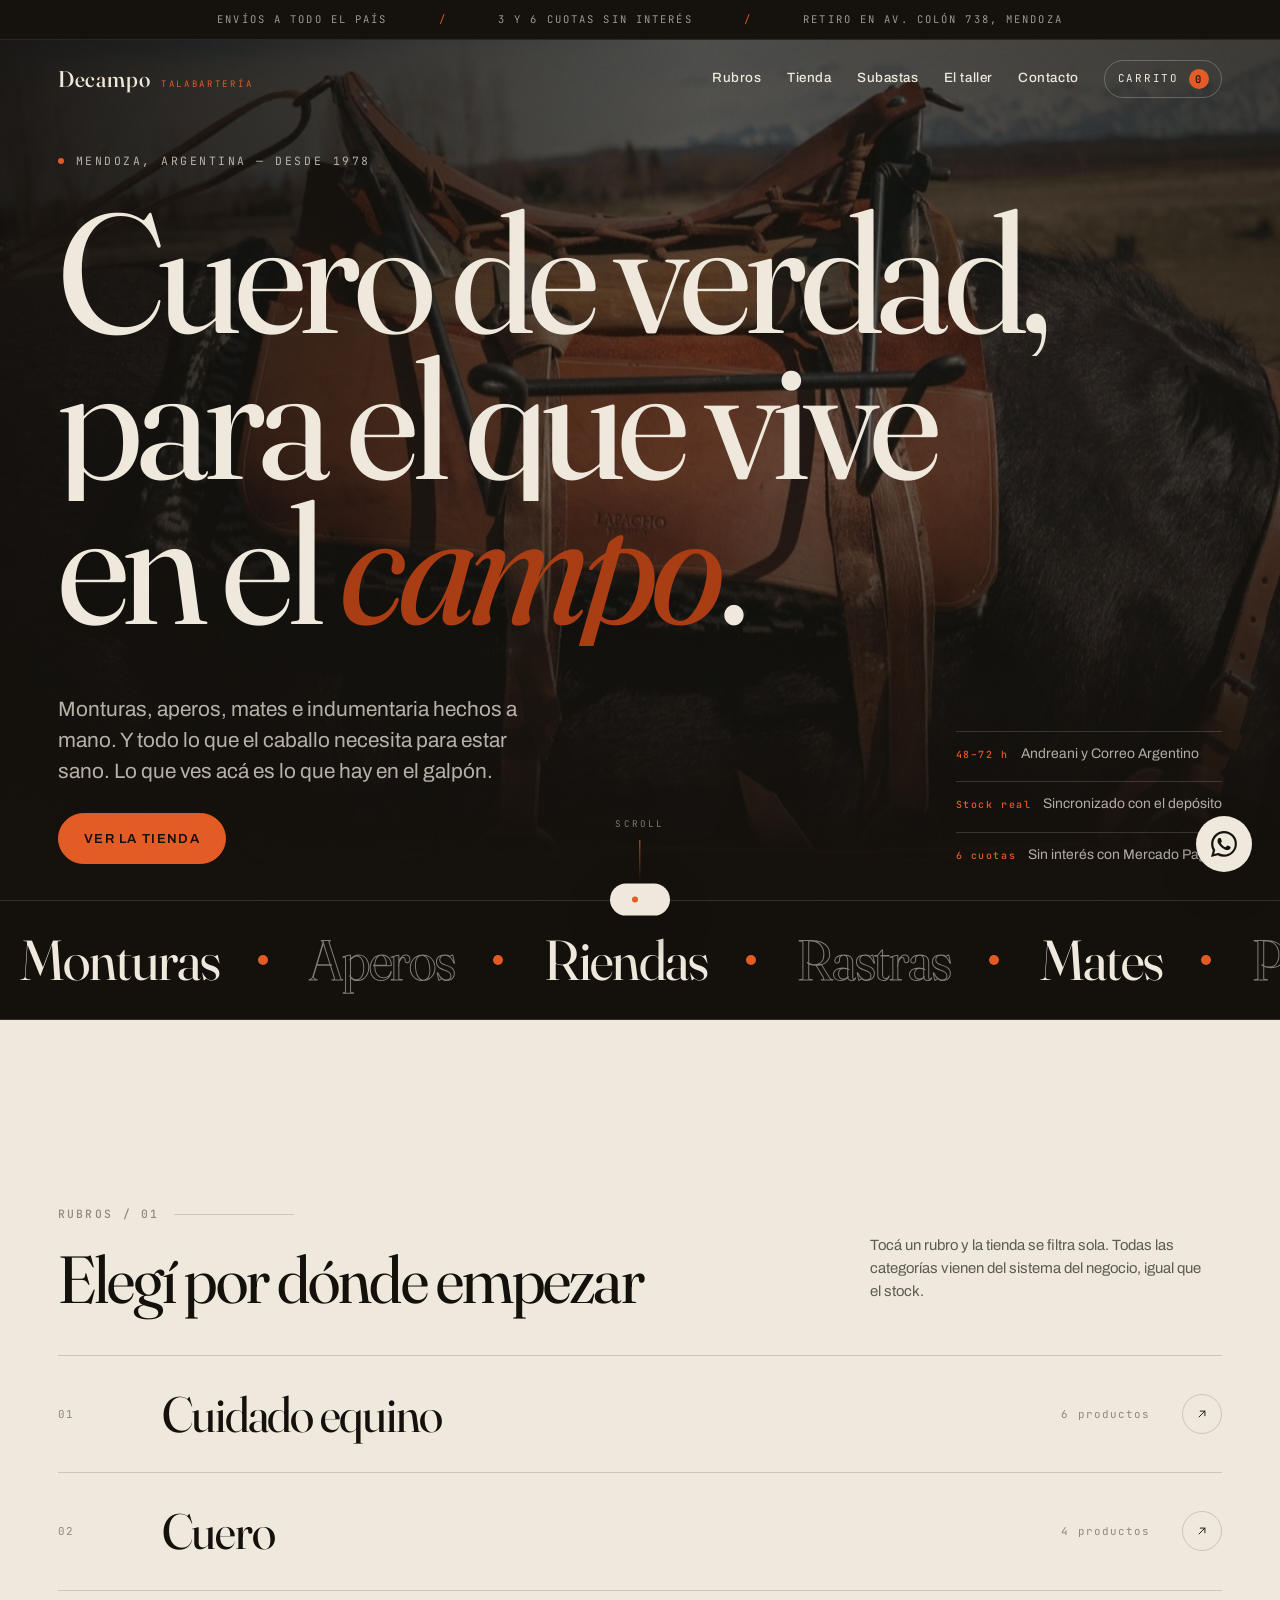
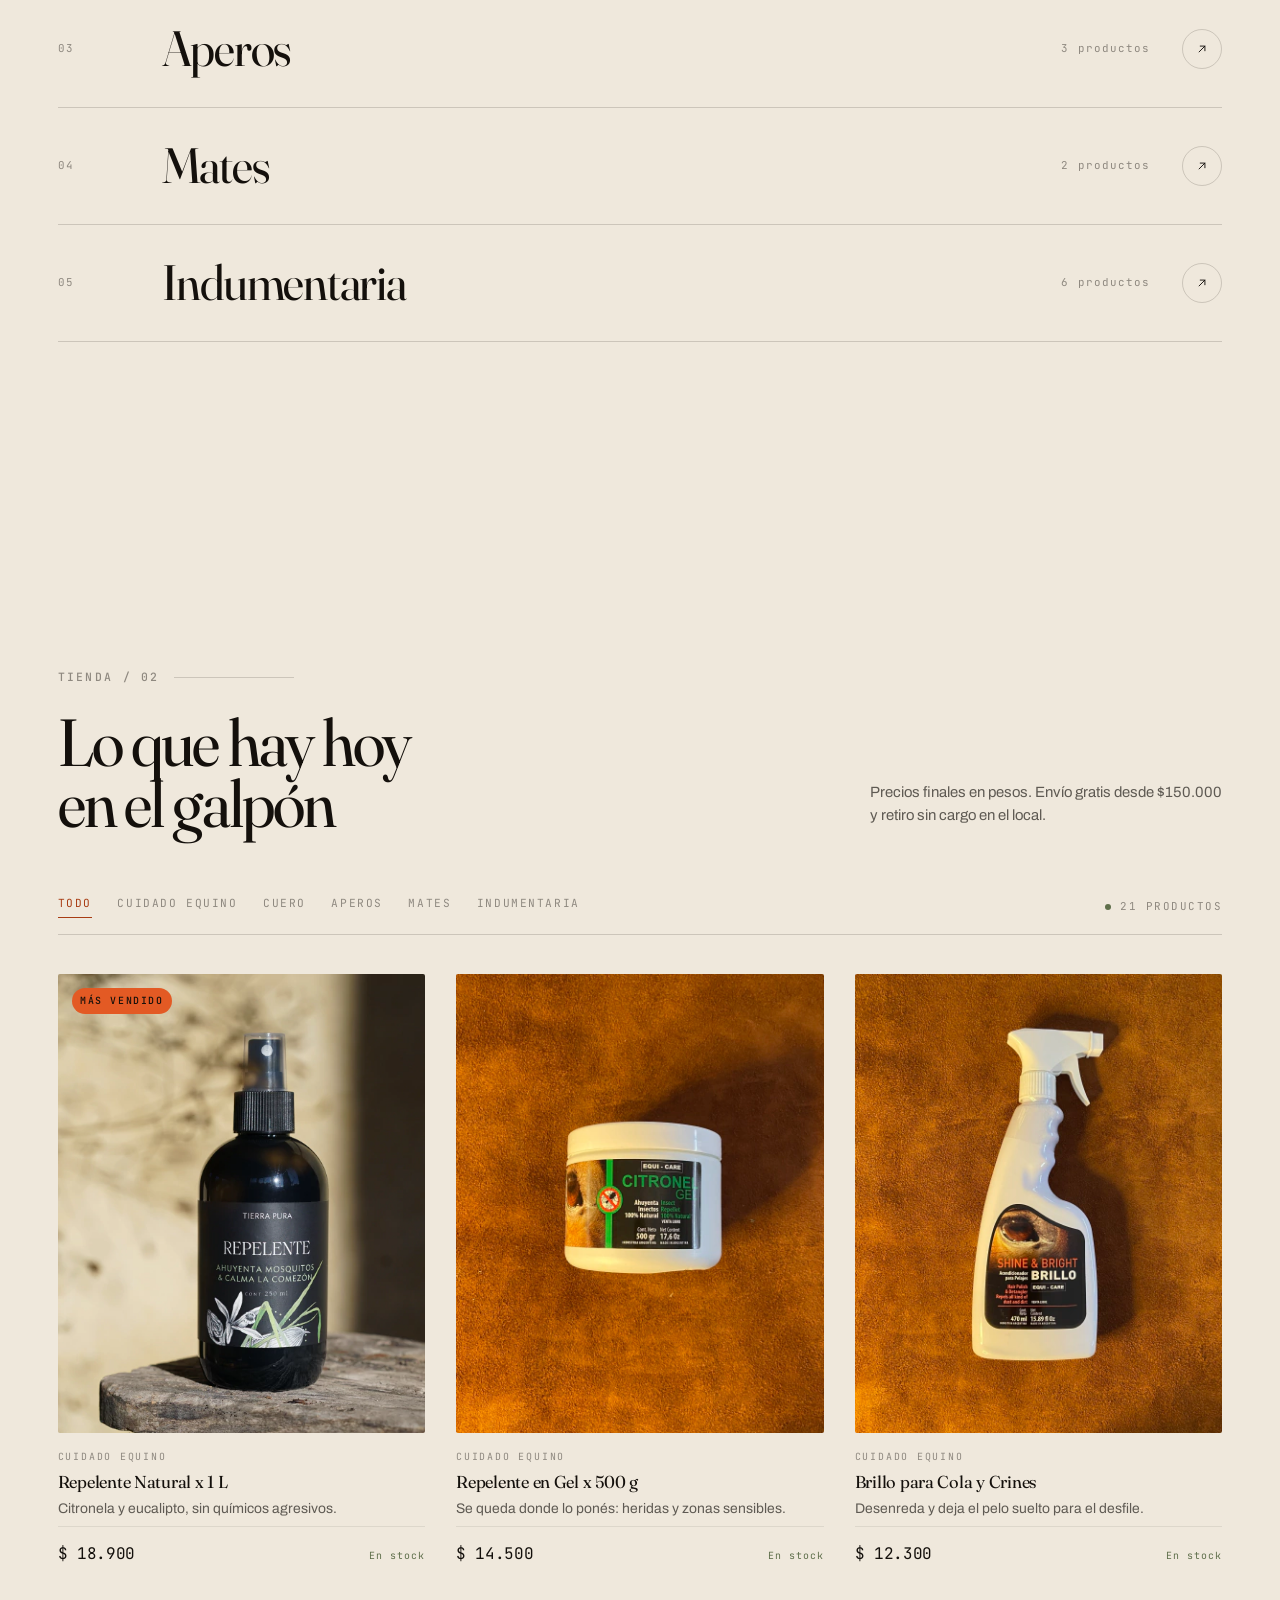
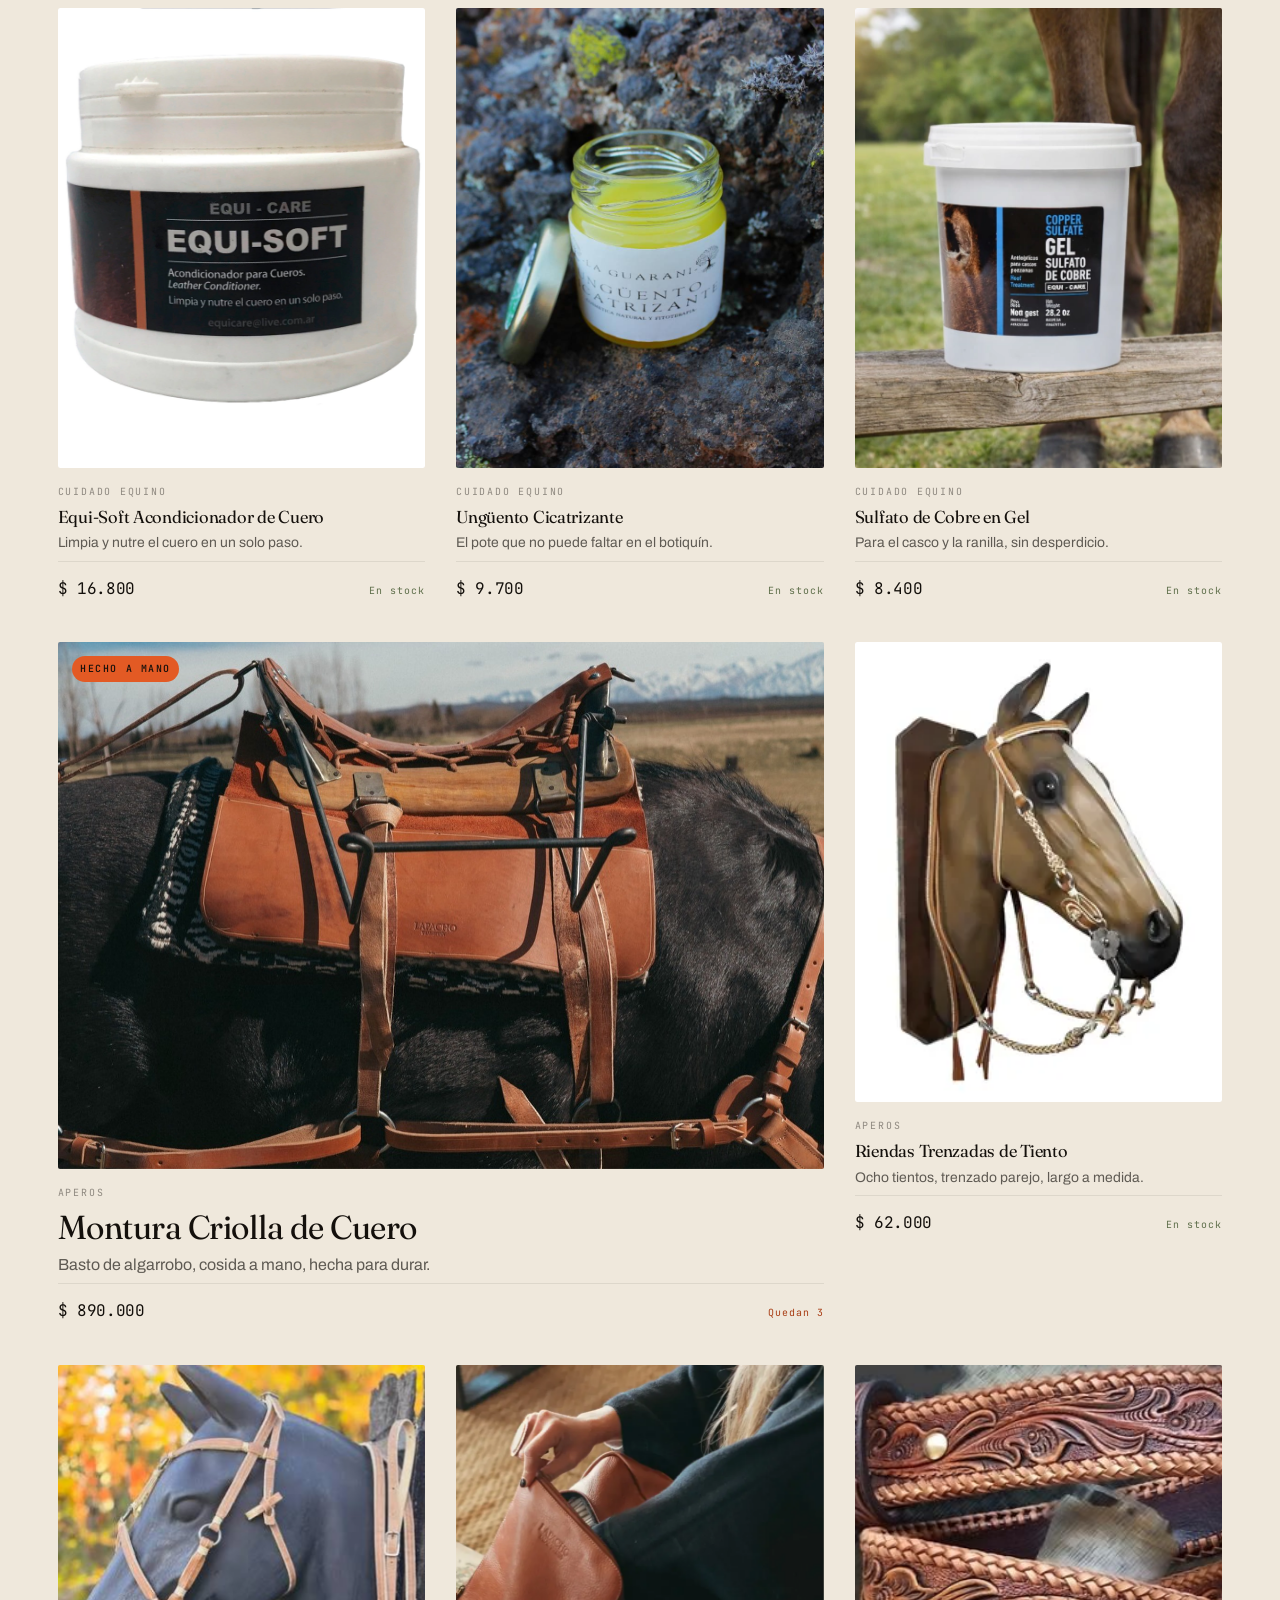
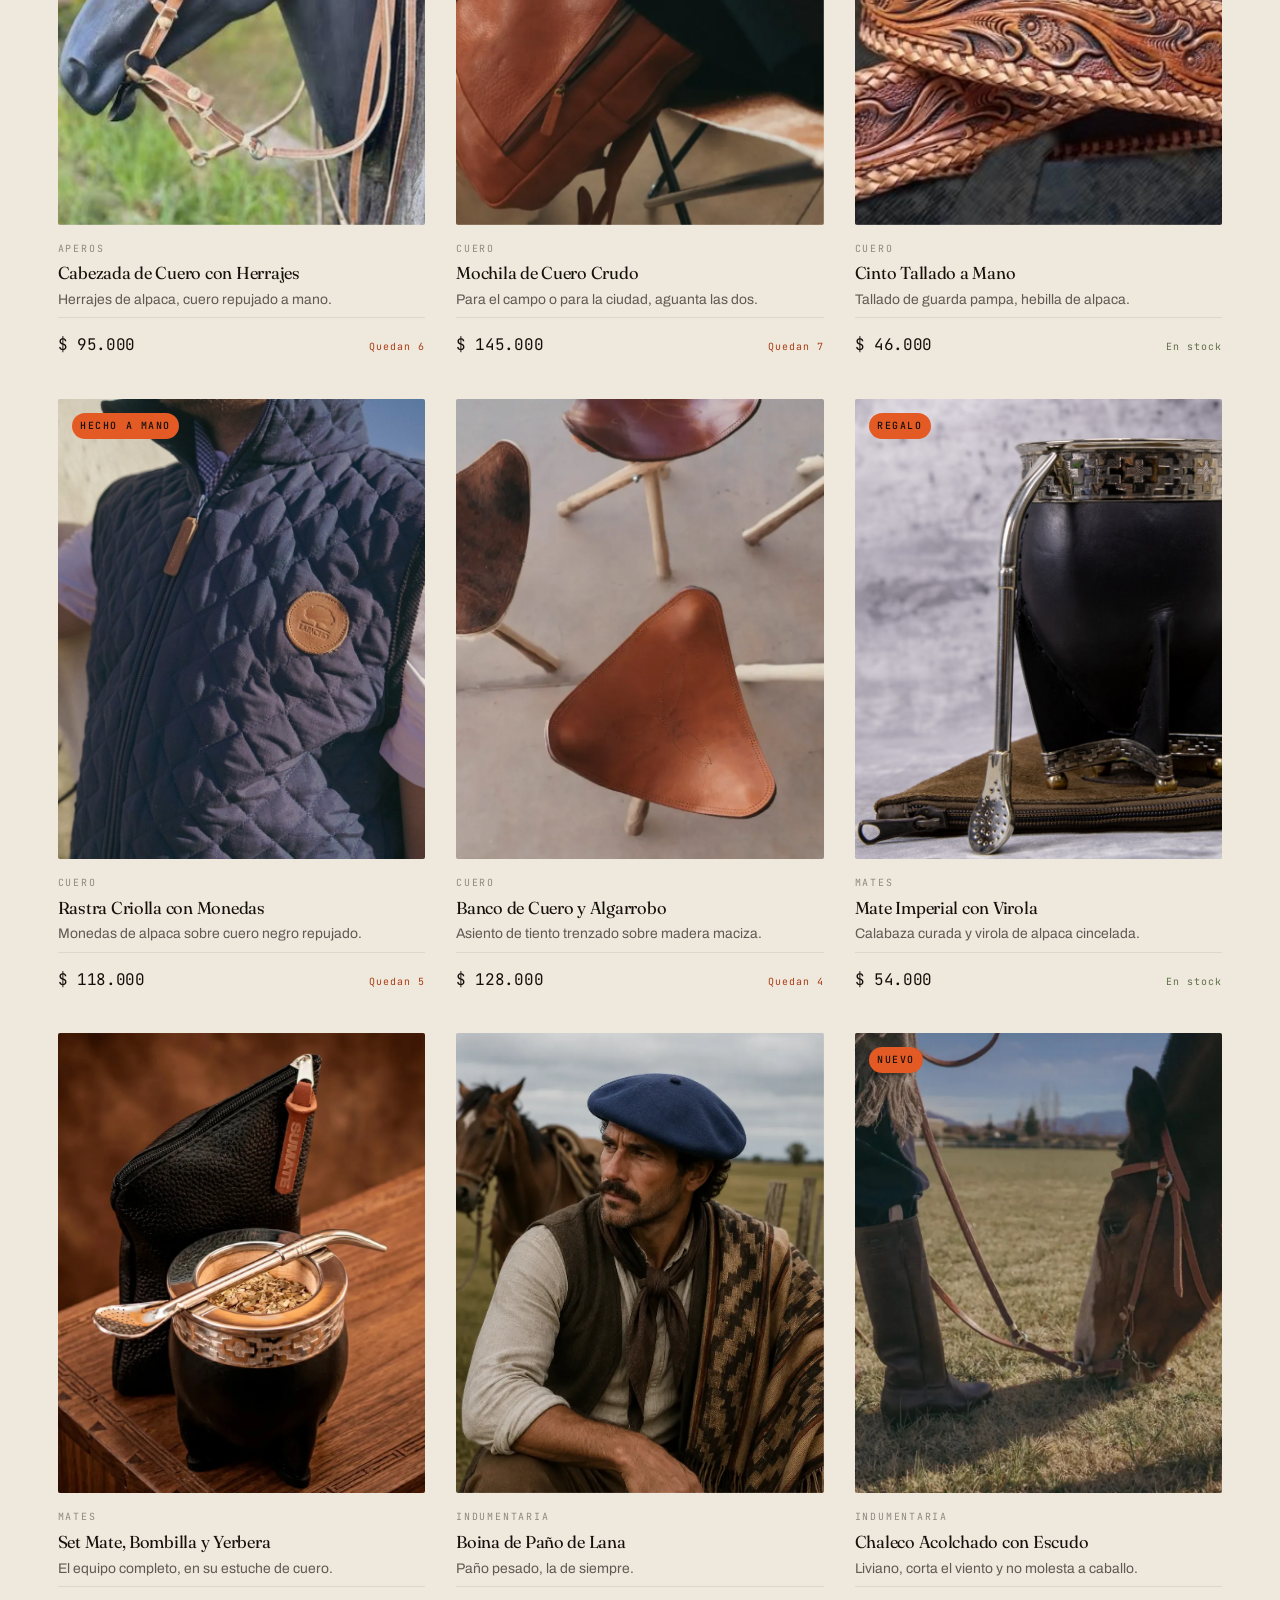
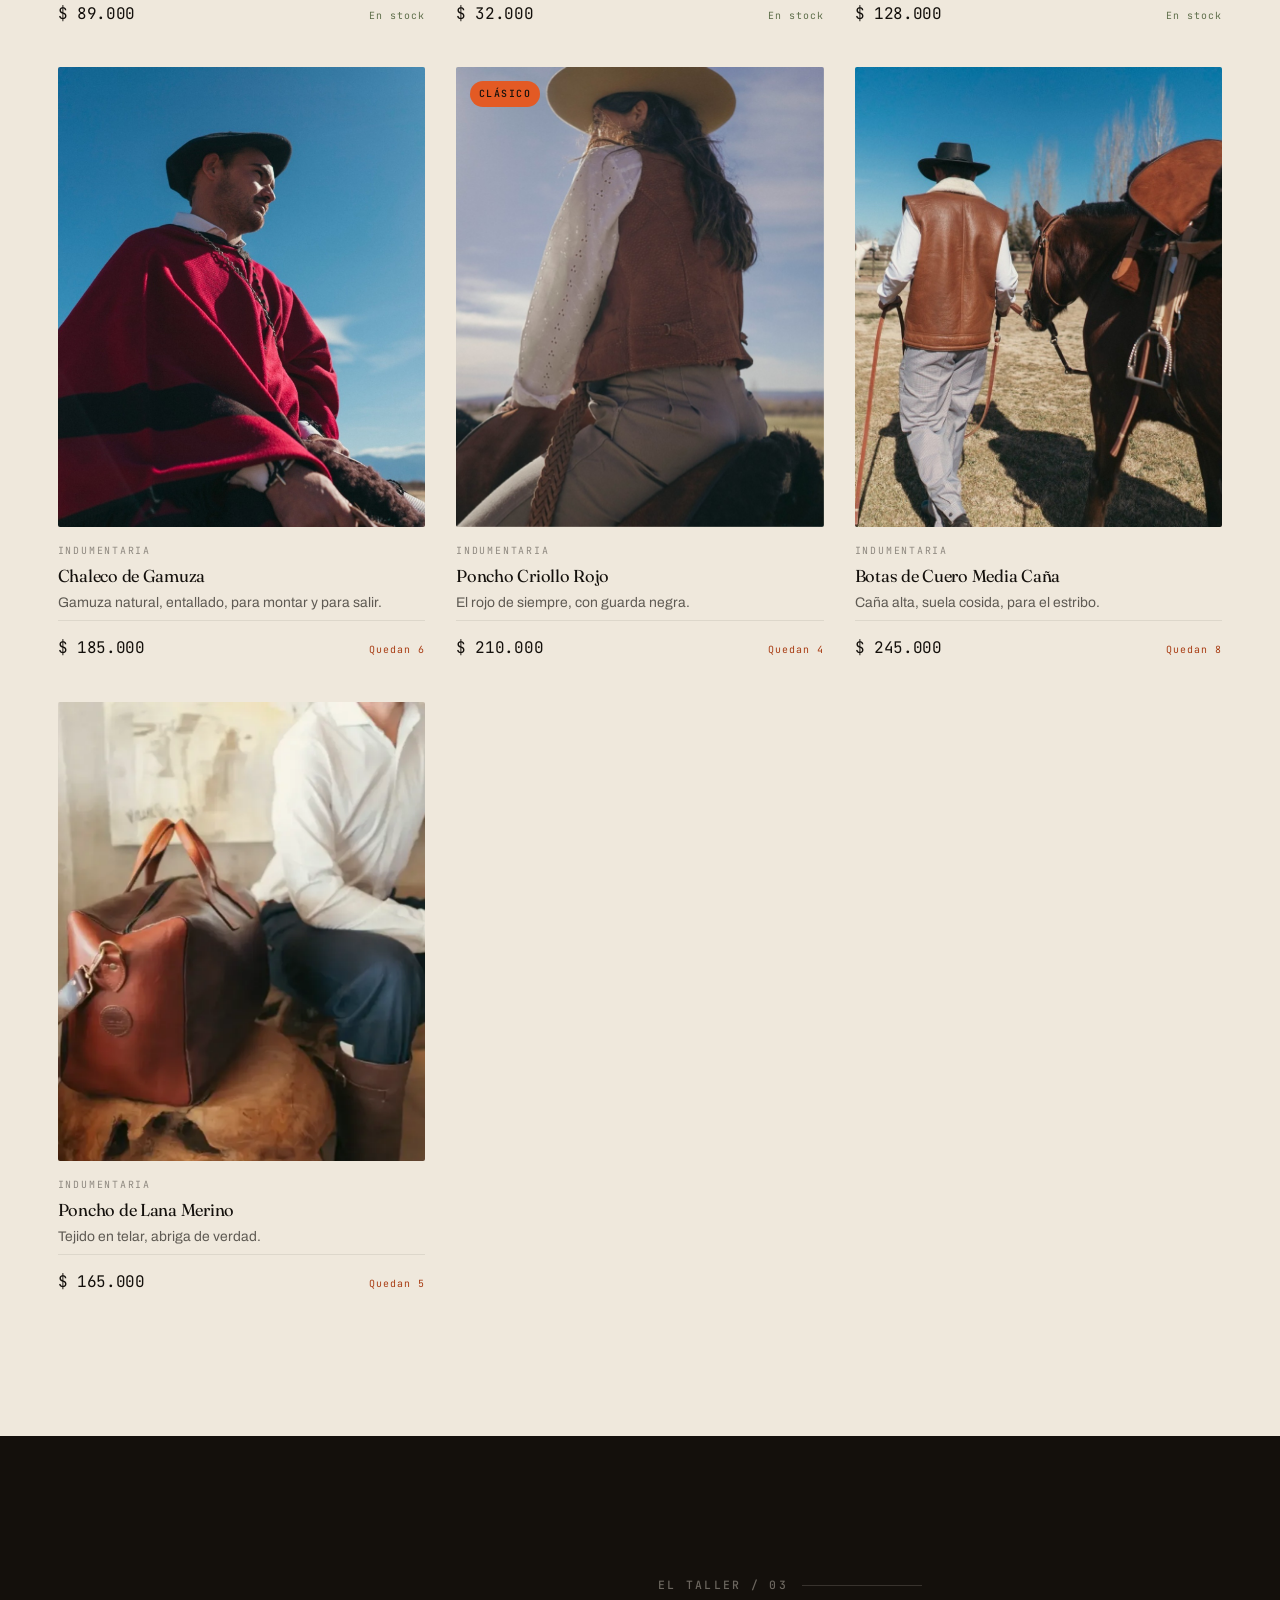
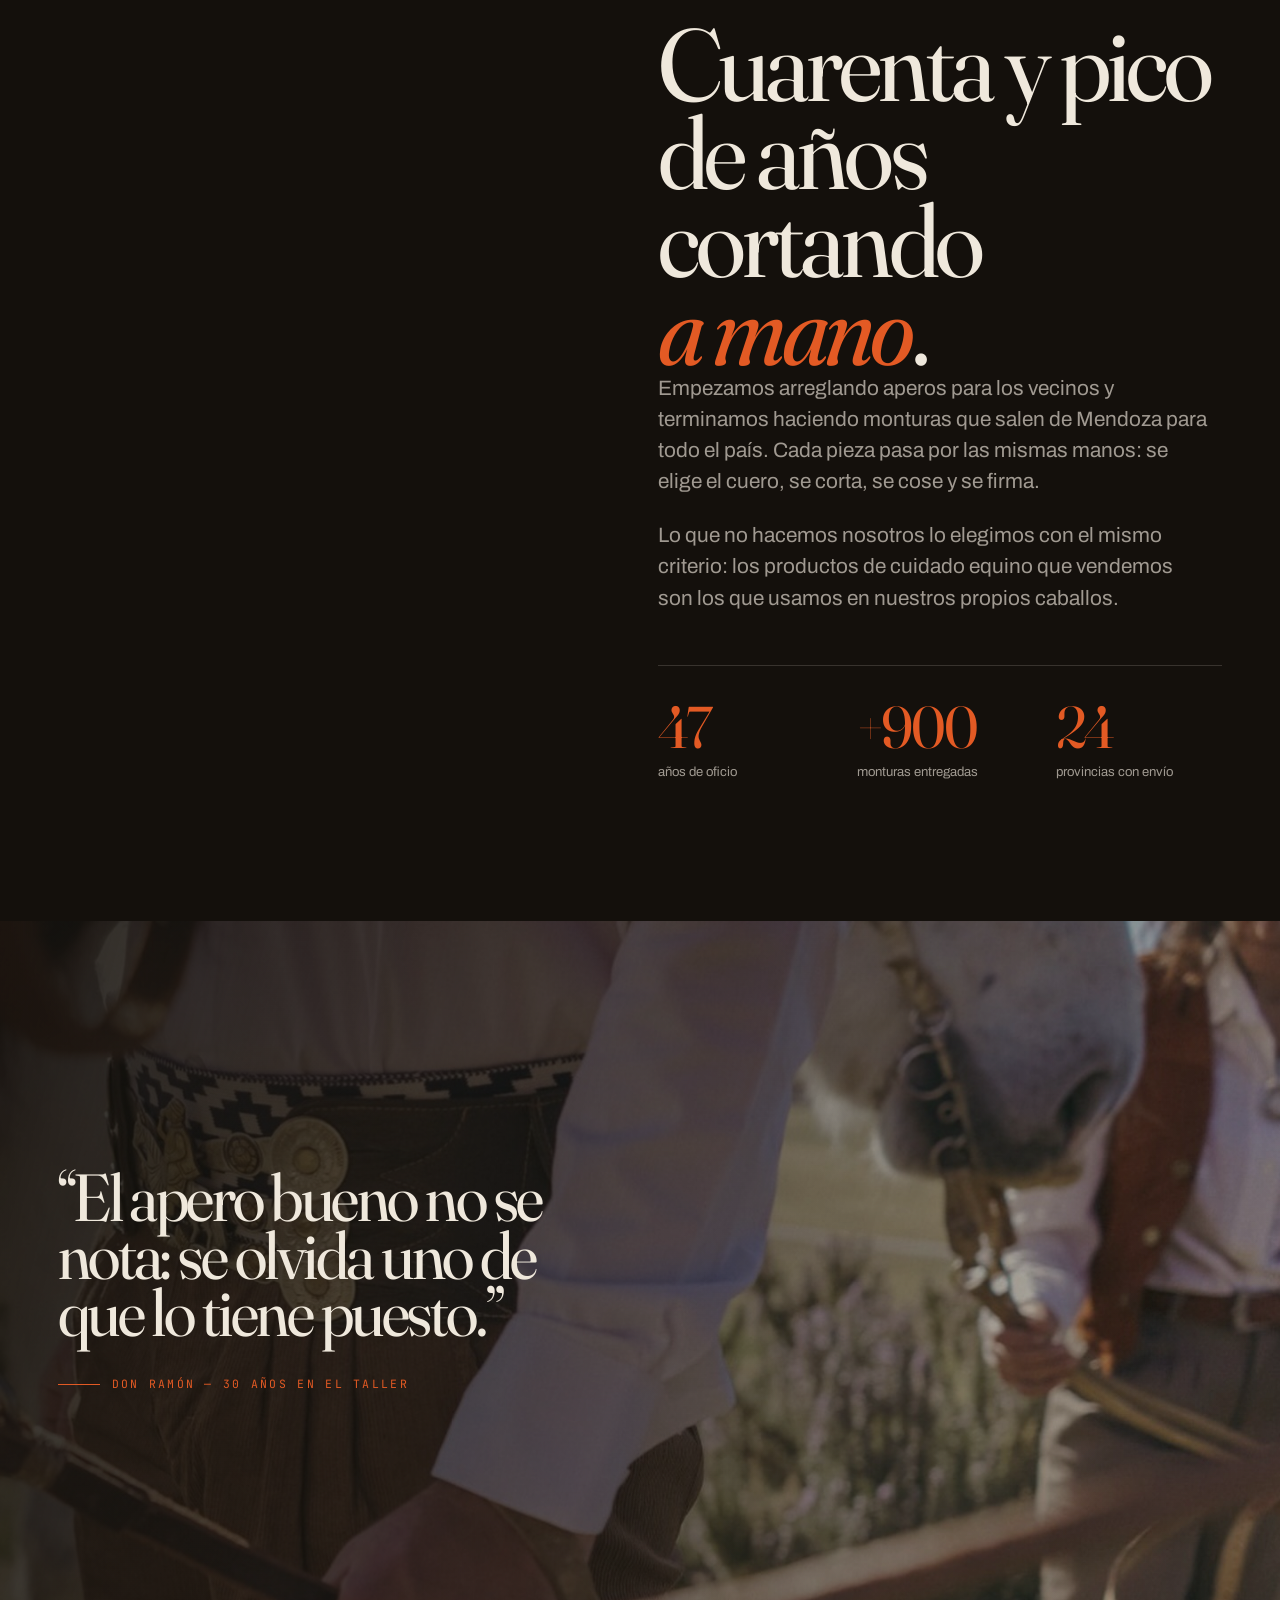
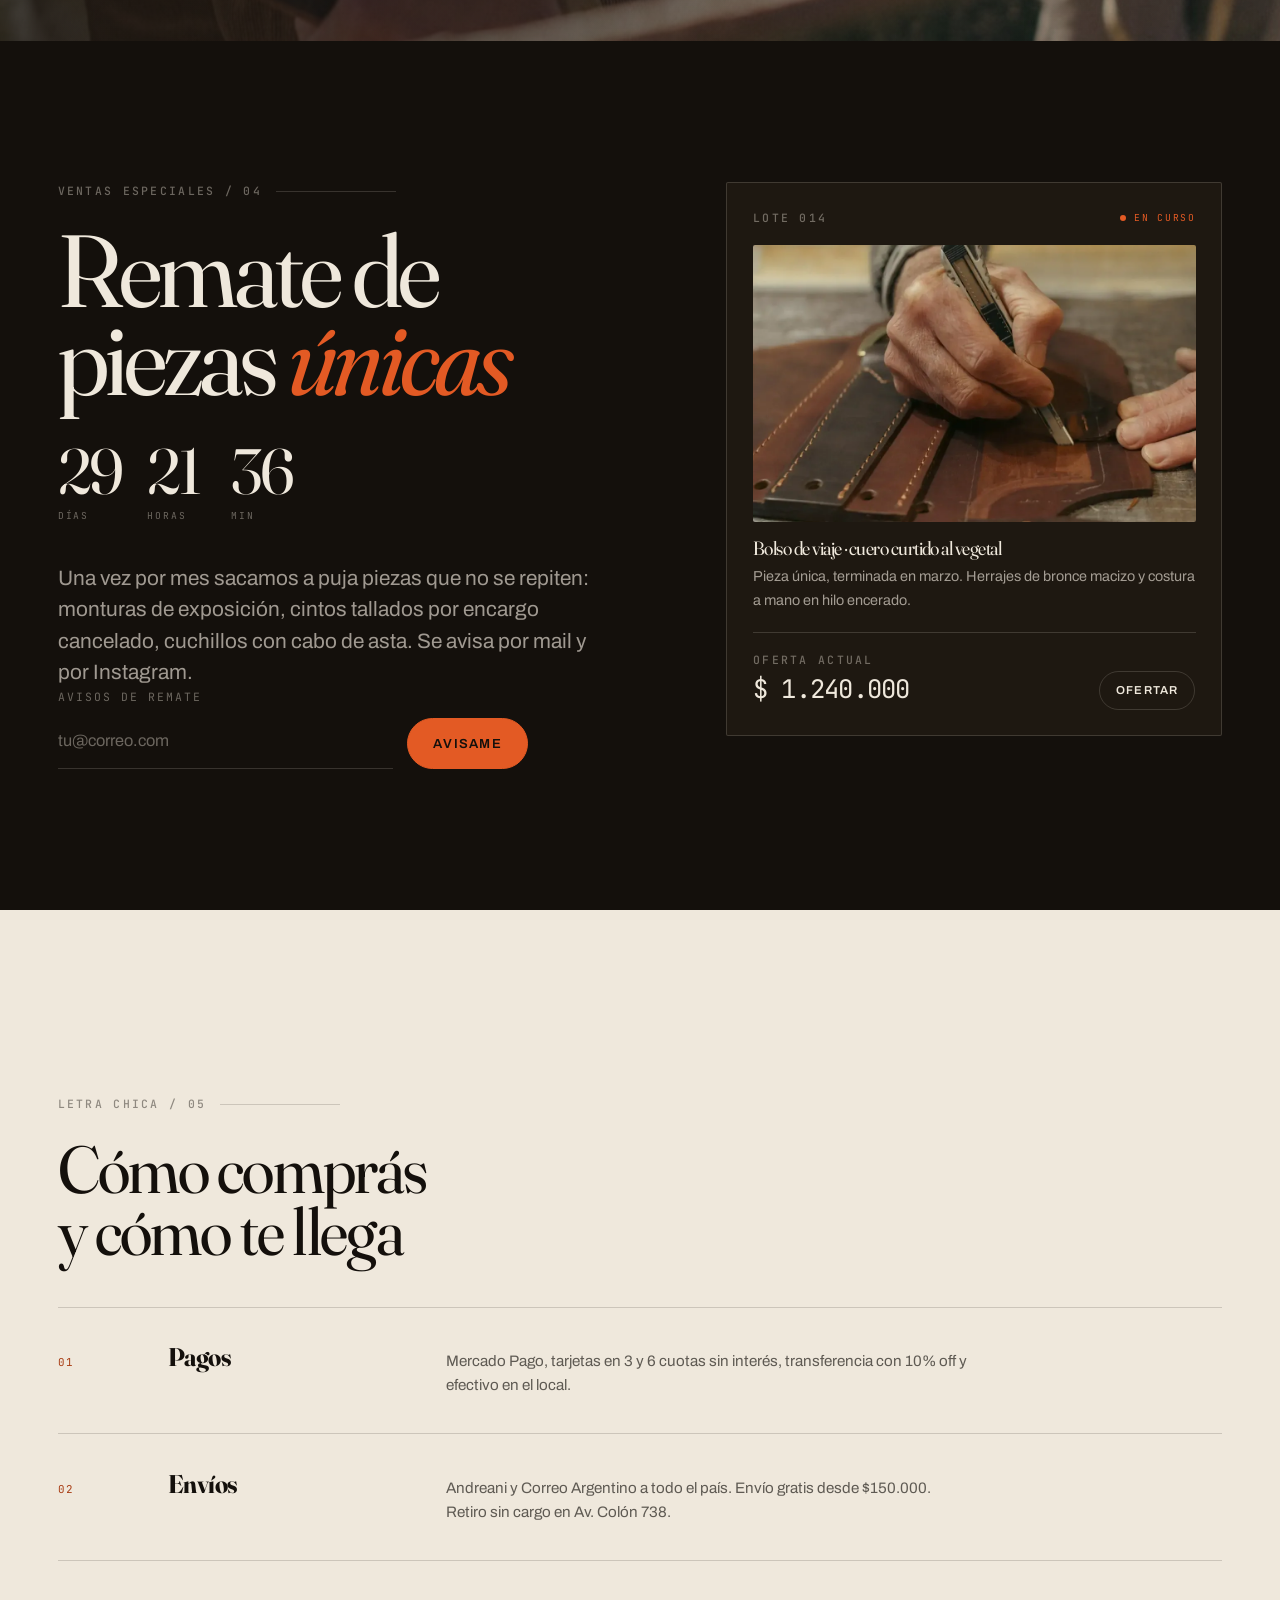
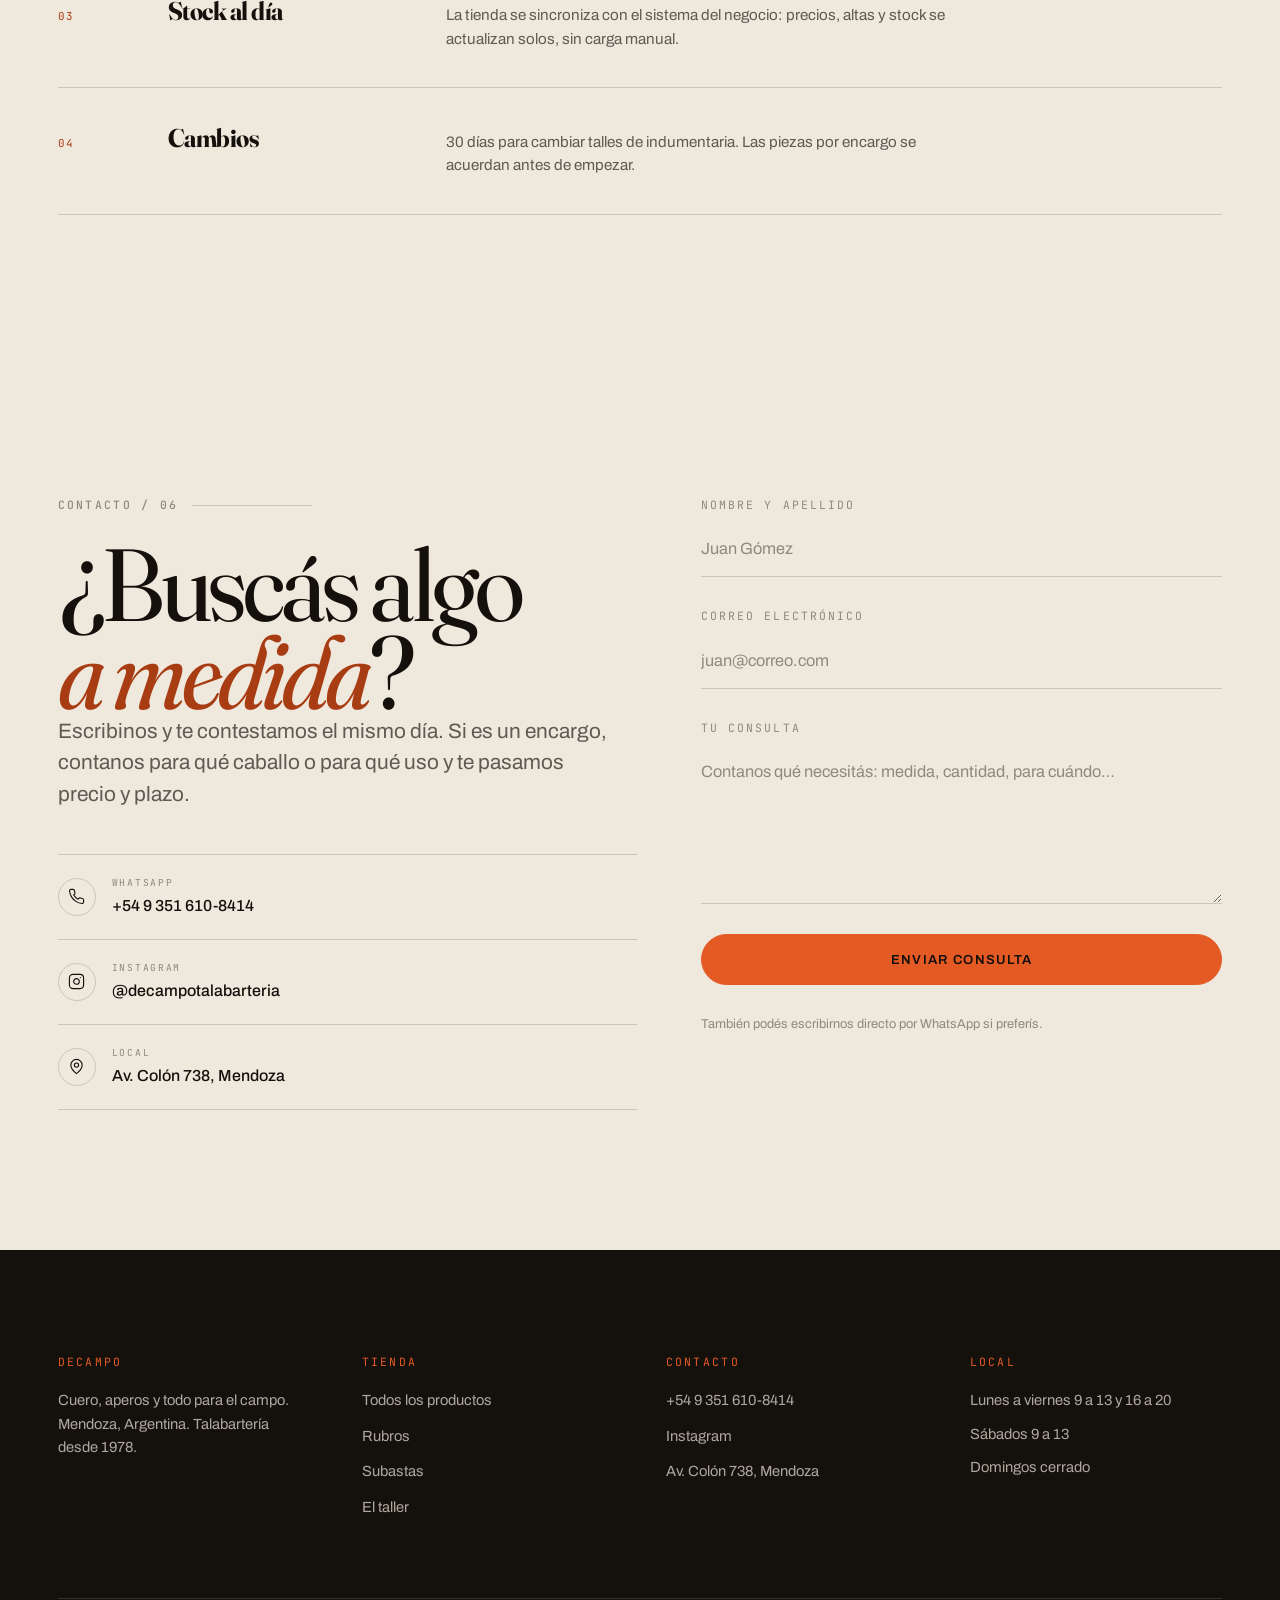
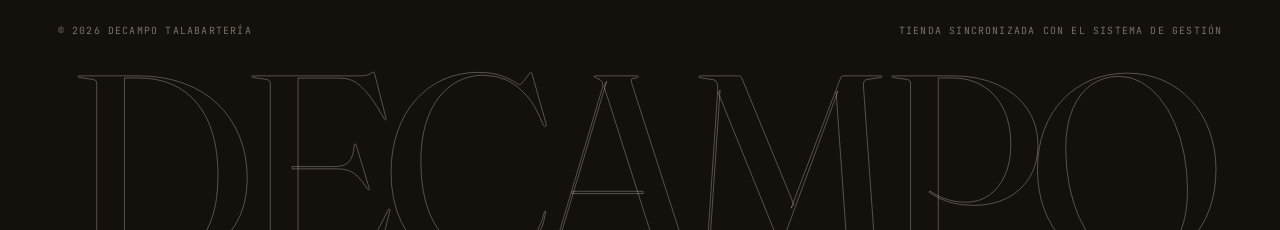
==== commit 9d0ae6f9: "Rediseño completo del front: dirección editorial de talabartería Se reescriben los tres archivos de " ====
--- a/site/index.html
+++ b/site/index.html
@@ -4,390 +4,445 @@
 <meta charset="utf-8">
 <meta name="viewport" content="width=device-width, initial-scale=1">
 <title>Decampo Talabartería — Cuero de verdad, para el que vive en el campo</title>
-<meta name="description" content="Monturas, aperos, mates e indumentaria hechos a mano en Mendoza. Envíos a todo el país, 3 y 6 cuotas sin interés.">
-<link rel="icon" href="data:image/svg+xml,%3Csvg xmlns='http://www.w3.org/2000/svg' viewBox='0 0 44 44'%3E%3Ccircle cx='22' cy='22' r='22' fill='%230b3325'/%3E%3Ctext x='22' y='31' font-family='Georgia,serif' font-size='24' font-weight='600' fill='%23ee8fbe' text-anchor='middle'%3ED%3C/text%3E%3C/svg%3E">
+<meta name="description" content="Monturas, aperos, mates e indumentaria hechos a mano en Mendoza desde 1978. Envíos a todo el país, 3 y 6 cuotas sin interés.">
+<meta name="theme-color" content="#14100c">
+<meta property="og:title" content="Decampo Talabartería">
+<meta property="og:description" content="Cuero de verdad, para el que vive en el campo. Mendoza, desde 1978.">
+<meta property="og:type" content="website">
+<meta property="og:image" content="img/hero-montura.jpg">
+
+<link rel="icon" href="data:image/svg+xml,%3Csvg xmlns='http://www.w3.org/2000/svg' viewBox='0 0 44 44'%3E%3Crect width='44' height='44' rx='8' fill='%2314100c'/%3E%3Ctext x='22' y='31' font-family='Georgia,serif' font-size='23' fill='%23e35a24' text-anchor='middle'%3ED%3C/text%3E%3C/svg%3E">
+
+<link rel="preconnect" href="https://fonts.googleapis.com">
+<link rel="preconnect" href="https://fonts.gstatic.com" crossorigin>
+<link rel="preload" as="style" href="https://fonts.googleapis.com/css2?family=Archivo:wght@400..700&family=Fraunces:opsz,wght,SOFT,WONK@9..144,300..900,0..100,0..1&family=JetBrains+Mono:wght@400;500&display=swap">
+<link rel="stylesheet" href="https://fonts.googleapis.com/css2?family=Archivo:wght@400..700&family=Fraunces:opsz,wght,SOFT,WONK@9..144,300..900,0..100,0..1&family=JetBrains+Mono:wght@400;500&display=swap">
 <link rel="stylesheet" href="styles.css">
 </head>
 <body>
 
-<div data-topbar style="background:#0b3325; color:#f7c9df; font-size:12px; letter-spacing:.16em; text-transform:uppercase; padding:11px 24px; display:flex; justify-content:center; gap:36px; flex-wrap:wrap; font-weight:600">
-  <span>Envíos a todo el país</span>
-  <span data-dot style="color:#8fa073">·</span>
-  <span>3 y 6 cuotas sin interés</span>
-  <span data-dot style="color:#8fa073">·</span>
-  <span>Retiro en Av. Colón 738, Mendoza</span>
+<!-- ── Navegación (con la barra de servicio plegable) ────── -->
+<header class="nav" data-nav>
+  <div class="ticker-top">
+    <div class="ticker-top__row">
+      <span>Envíos a todo el país</span>
+      <span>/</span>
+      <span>3 y 6 cuotas sin interés</span>
+      <span>/</span>
+      <span>Retiro en Av. Colón 738, Mendoza</span>
+    </div>
+  </div>
+
+  <div class="nav__in">
+    <a href="#inicio" class="mark" aria-label="Decampo Talabartería, ir al inicio">
+      <span class="mark__name">Decampo</span>
+      <span class="mark__sub">Talabartería</span>
+    </a>
+
+    <nav class="nav__links" aria-label="Principal">
+      <a href="#rubros" class="ln">Rubros</a>
+      <a href="#tienda" class="ln">Tienda</a>
+      <a href="#subastas" class="ln">Subastas</a>
+      <a href="#taller" class="ln">El taller</a>
+      <a href="#contacto" class="ln">Contacto</a>
+    </nav>
+
+    <button type="button" class="burger" data-menu-toggle aria-label="Abrir menú" aria-expanded="false" aria-controls="menu">
+      <span></span><span></span><span></span>
+    </button>
+
+    <button type="button" class="nav__cart" data-open-cart aria-label="Abrir carrito">
+      <span>Carrito</span>
+      <span class="nav__count" data-cart-count>0</span>
+    </button>
+  </div>
+</header>
+
+<!-- ── Menú a pantalla completa ──────────────────────────── -->
+<div class="menu" id="menu" data-menu>
+  <nav class="menu__list" aria-label="Menú móvil">
+    <a href="#rubros" data-close-menu><span>01</span>Rubros</a>
+    <a href="#tienda" data-close-menu><span>02</span>Tienda</a>
+    <a href="#subastas" data-close-menu><span>03</span>Subastas</a>
+    <a href="#taller" data-close-menu><span>04</span>El taller</a>
+    <a href="#contacto" data-close-menu><span>05</span>Contacto</a>
+  </nav>
+  <div class="menu__foot">
+    <a href="https://wa.me/5493516108414" target="_blank" rel="noopener" class="ln">WhatsApp</a>
+    <a href="https://www.instagram.com/decampotalabarteria/" target="_blank" rel="noopener" class="ln">Instagram</a>
+    <span>Av. Colón 738, Mendoza</span>
+  </div>
 </div>
 
-<header style="position:sticky; top:0; z-index:60; background:rgba(245,234,216,.94); backdrop-filter:blur(12px); border-bottom:1px solid rgba(32,30,29,.1)">
-  <div style="max-width:1280px; margin:0 auto; padding:14px clamp(20px,4vw,48px); display:flex; align-items:center; gap:clamp(12px,2vw,28px)">
-    <a href="#inicio" style="display:flex; align-items:center; gap:12px; flex-shrink:0">
-      <span style="width:44px; height:44px; border-radius:999px; background:#0b3325; display:flex; align-items:center; justify-content:center; flex-shrink:0; color:#ee8fbe; font-family:'Cinzel',serif; font-size:19px; font-weight:600; letter-spacing:.02em">D</span>
-      <span style="display:flex; flex-direction:column; line-height:1">
-        <span style="font-family:'Cinzel',serif; font-weight:600; font-size:21px; letter-spacing:.1em; color:#0b3325">DECAMPO</span>
-        <span data-brand-sub style="font-size:9.5px; letter-spacing:.34em; color:#82796a; margin-top:4px; font-weight:600">TALABARTERÍA</span>
-      </span>
-    </a>
-
-    <nav data-nav-links style="display:flex; gap:26px; margin-left:auto; align-items:center; font-size:14.5px; font-weight:600">
-      <a href="#categorias" style="color:#3d472b">Categorías</a>
-      <a href="#productos" style="color:#3d472b">Tienda</a>
-      <a href="#subastas" style="color:#3d472b">Subastas</a>
-      <a href="#taller" style="color:#3d472b">El taller</a>
-      <a href="#contacto" style="color:#3d472b">Contacto</a>
-    </nav>
-
-    <button type="button" data-nav-toggle class="btn btn-secondary btn-icon" style="margin-left:auto; width:44px; height:44px; padding:0; flex-shrink:0" aria-label="Abrir menú" aria-expanded="false">
-      <svg width="20" height="20" viewBox="0 0 24 24" fill="none" stroke="currentColor" stroke-width="2.75" stroke-linecap="round" stroke-linejoin="round"><path d="M4 6h16"></path><path d="M4 12h16"></path><path d="M4 18h16"></path></svg>
-    </button>
-
-    <button type="button" data-open-cart class="btn btn-primary" style="background:#0b3325; border-color:#0b3325; gap:10px; padding:10px 20px; flex-shrink:0">
-      <svg width="17" height="17" viewBox="0 0 24 24" fill="none" stroke="currentColor" stroke-width="2.75" stroke-linecap="round" stroke-linejoin="round"><circle cx="8" cy="21" r="1"></circle><circle cx="19" cy="21" r="1"></circle><path d="M2.05 2.05h2l2.66 12.42a2 2 0 0 0 2 1.58h9.78a2 2 0 0 0 1.95-1.57l1.65-7.43H5.12"></path></svg>
-      <span data-cart-text>Carrito</span>
-      <span data-cart-count style="background:#ee8fbe; color:#0b3325; border-radius:999px; min-width:22px; height:22px; display:inline-flex; align-items:center; justify-content:center; font-size:12px; font-weight:700; padding:0 6px">0</span>
-    </button>
-  </div>
-
-  <div data-nav-panel data-open="0" style="border-top:1px solid rgba(32,30,29,.1); background:#f5ead8">
-    <nav style="display:flex; flex-direction:column; padding:8px clamp(20px,4vw,48px) 18px">
-      <a href="#categorias" data-close-menu style="color:#0b3325; font-size:17px; font-weight:600; padding:14px 0; border-bottom:1px solid rgba(32,30,29,.08)">Categorías</a>
-      <a href="#productos" data-close-menu style="color:#0b3325; font-size:17px; font-weight:600; padding:14px 0; border-bottom:1px solid rgba(32,30,29,.08)">Tienda</a>
-      <a href="#subastas" data-close-menu style="color:#0b3325; font-size:17px; font-weight:600; padding:14px 0; border-bottom:1px solid rgba(32,30,29,.08)">Subastas</a>
-      <a href="#taller" data-close-menu style="color:#0b3325; font-size:17px; font-weight:600; padding:14px 0; border-bottom:1px solid rgba(32,30,29,.08)">El taller</a>
-      <a href="#contacto" data-close-menu style="color:#0b3325; font-size:17px; font-weight:600; padding:14px 0">Contacto</a>
-      <a href="https://wa.me/5493516108414" target="_blank" rel="noopener" class="btn btn-secondary btn-block" style="margin-top:14px; padding:14px">Escribinos por WhatsApp</a>
-    </nav>
-  </div>
-</header>
-
-<section id="inicio" style="position:relative; max-width:1280px; margin:0 auto; padding:clamp(48px,7vw,96px) clamp(20px,4vw,48px) clamp(40px,5vw,72px)">
-  <div data-hero-blob style="position:absolute; top:6%; right:34%; width:340px; height:340px; border-radius:999px; background:#f7c9df; opacity:.5; filter:blur(2px); pointer-events:none"></div>
-  <div data-hero-grid style="position:relative; display:grid; grid-template-columns:repeat(auto-fit,minmax(330px,1fr)); gap:clamp(32px,5vw,72px); align-items:center">
-    <div style="animation:lp-rise .7s ease both">
-      <div style="display:inline-flex; align-items:center; gap:9px; background:#e1eecc; color:#3d472b; border-radius:999px; padding:7px 16px; font-size:12.5px; font-weight:700; letter-spacing:.08em; text-transform:uppercase">
-        <span style="width:7px; height:7px; border-radius:999px; background:#8fa073; display:block; animation:lp-pulse 2.2s ease-in-out infinite"></span>
-        Talabartería desde 1978
-      </div>
-      <h1 style="font-family:'Cinzel',serif; font-weight:600; font-size:clamp(40px,5.6vw,74px); line-height:1.02; letter-spacing:.005em; color:#0b3325; margin:22px 0 0; text-wrap:balance">
-        Cuero de verdad,<br>para el que<br>vive en el <span style="color:#c67139">campo</span>.
-      </h1>
-      <p style="font-size:clamp(16px,1.3vw,18.5px); line-height:1.62; color:#474238; max-width:46ch; margin:24px 0 0; text-wrap:pretty">
-        Monturas, aperos, mates e indumentaria hechos a mano en Mendoza. Y todo lo que el caballo necesita para estar sano. Lo que ves acá es lo que hay en el galpón: el stock se actualiza solo.
-      </p>
-      <div style="display:flex; gap:14px; margin-top:32px; flex-wrap:wrap">
-        <a href="#productos" class="btn btn-primary" style="background:#0b3325; border-color:#0b3325; padding:14px 28px; font-size:15px">Ver la tienda</a>
-        <a href="#taller" class="btn btn-secondary" style="padding:14px 28px; font-size:15px">Conocé el taller</a>
-      </div>
-      <div style="display:flex; gap:clamp(20px,3vw,44px); margin-top:44px; flex-wrap:wrap">
-        <div style="display:flex; gap:11px; align-items:flex-start; max-width:190px">
-          <svg width="21" height="21" viewBox="0 0 24 24" fill="none" stroke="#c67139" stroke-width="2.75" stroke-linecap="round" stroke-linejoin="round" style="flex-shrink:0; margin-top:2px"><path d="M14 18V6a2 2 0 0 0-2-2H4a2 2 0 0 0-2 2v11a1 1 0 0 0 1 1h2"></path><path d="M15 18H9"></path><path d="M19 18h2a1 1 0 0 0 1-1v-3.65a1 1 0 0 0-.22-.62l-3.48-4.35A1 1 0 0 0 17.52 8H14"></path><circle cx="17" cy="18" r="2"></circle><circle cx="7" cy="18" r="2"></circle></svg>
-          <span style="font-size:13.5px; line-height:1.45; color:#474238"><strong style="color:#0b3325; display:block">Envío en 48–72 h</strong>Andreani y Correo Argentino</span>
-        </div>
-        <div style="display:flex; gap:11px; align-items:flex-start; max-width:190px">
-          <svg width="21" height="21" viewBox="0 0 24 24" fill="none" stroke="#c67139" stroke-width="2.75" stroke-linecap="round" stroke-linejoin="round" style="flex-shrink:0; margin-top:2px"><path d="M20 13c0 5-3.5 7.5-7.66 8.95a1 1 0 0 1-.67-.01C7.5 20.5 4 18 4 13V6a1 1 0 0 1 1-1c2 0 4.5-1.2 6.24-2.72a1.17 1.17 0 0 1 1.52 0C14.51 3.81 17 5 19 5a1 1 0 0 1 1 1z"></path><path d="m9 12 2 2 4-4"></path></svg>
-          <span style="font-size:13.5px; line-height:1.45; color:#474238"><strong style="color:#0b3325; display:block">Stock real</strong>Sincronizado con el depósito</span>
-        </div>
-        <div style="display:flex; gap:11px; align-items:flex-start; max-width:190px">
-          <svg width="21" height="21" viewBox="0 0 24 24" fill="none" stroke="#c67139" stroke-width="2.75" stroke-linecap="round" stroke-linejoin="round" style="flex-shrink:0; margin-top:2px"><path d="M12 2v20"></path><path d="M17 5H9.5a3.5 3.5 0 0 0 0 7h5a3.5 3.5 0 0 1 0 7H6"></path></svg>
-          <span style="font-size:13.5px; line-height:1.45; color:#474238"><strong style="color:#0b3325; display:block">6 cuotas sin interés</strong>Mercado Pago y transferencia</span>
-        </div>
-      </div>
-    </div>
-    <div data-hero-media class="washed" style="border-radius:28px; overflow:hidden; box-shadow:0 12px 32px rgba(46,43,37,.22); aspect-ratio:4/5; min-height:380px; animation:lp-rise .9s ease both">
-      <img src="img/hero-montura.jpg" alt="Montura criolla de cuero hecha a mano" style="width:100%; height:100%; object-fit:cover">
-    </div>
-  </div>
-</section>
-
-<section id="categorias" style="max-width:1280px; margin:0 auto; padding:clamp(40px,5vw,72px) clamp(20px,4vw,48px)">
-  <div style="display:flex; align-items:flex-end; justify-content:space-between; gap:24px; flex-wrap:wrap; margin-bottom:38px">
-    <div>
-      <div style="font-size:12px; letter-spacing:.18em; text-transform:uppercase; color:#c67139; font-weight:700; margin-bottom:10px">Rubros</div>
-      <h2 style="font-family:'Cinzel',serif; font-weight:600; font-size:clamp(28px,3.4vw,44px); color:#0b3325; margin:0; letter-spacing:.01em">Elegí por dónde empezar</h2>
-    </div>
-    <p style="font-size:15px; color:#645c50; max-width:34ch; margin:0; line-height:1.55">Tocá un rubro y la tienda se filtra sola. Todas las categorías vienen del sistema del negocio.</p>
-  </div>
-  <div data-cat-grid style="display:grid; grid-template-columns:repeat(auto-fit,minmax(158px,1fr)); gap:clamp(16px,2.4vw,32px)"></div>
-</section>
-
-<section id="productos" style="max-width:1280px; margin:0 auto; padding:clamp(32px,4vw,56px) clamp(20px,4vw,48px) clamp(56px,7vw,96px)">
-  <div style="display:flex; align-items:flex-end; justify-content:space-between; gap:24px; flex-wrap:wrap; margin-bottom:26px">
-    <div>
-      <div style="font-size:12px; letter-spacing:.18em; text-transform:uppercase; color:#c67139; font-weight:700; margin-bottom:10px">Tienda</div>
-      <h2 style="font-family:'Cinzel',serif; font-weight:600; font-size:clamp(28px,3.4vw,44px); color:#0b3325; margin:0; letter-spacing:.01em">Lo que hay hoy en el galpón</h2>
-    </div>
-    <div style="font-size:13.5px; color:#645c50; display:flex; align-items:center; gap:9px">
-      <span style="width:8px; height:8px; border-radius:999px; background:#8fa073; display:block; animation:lp-pulse 2.2s ease-in-out infinite"></span>
-      <span data-results-label>21 productos disponibles</span>
-    </div>
-  </div>
-
-  <div data-filter-chips style="display:flex; gap:10px; flex-wrap:wrap; margin-bottom:34px"></div>
-
-  <div data-product-grid style="display:grid; grid-template-columns:repeat(auto-fill,minmax(258px,1fr)); gap:clamp(16px,2vw,26px)"></div>
-</section>
-
-<section id="taller" style="background:#0b3325; color:#f5ead8; padding:clamp(56px,7vw,104px) clamp(20px,4vw,48px)">
-  <div style="max-width:1280px; margin:0 auto; display:grid; grid-template-columns:repeat(auto-fit,minmax(300px,1fr)); gap:clamp(32px,5vw,72px); align-items:center">
-    <div class="washed" style="border-radius:28px; overflow:hidden; aspect-ratio:5/4; box-shadow:0 12px 32px rgba(0,0,0,.35)">
-      <img src="img/taller-cuero.jpg" alt="Artesano cortando cuero a mano en el taller" style="width:100%; height:100%; object-fit:cover">
-    </div>
-    <div>
-      <div style="font-size:12px; letter-spacing:.18em; text-transform:uppercase; color:#ee8fbe; font-weight:700; margin-bottom:14px">El taller</div>
-      <h2 style="font-family:'Cinzel',serif; font-weight:600; font-size:clamp(30px,3.8vw,52px); line-height:1.08; color:#f5ead8; margin:0 0 20px; letter-spacing:.01em">Cuarenta y pico<br>de años cortando<br><span style="color:#ee8fbe">a mano</span>.</h2>
-      <p style="font-size:16.5px; line-height:1.65; color:#ccdbb2; max-width:48ch; margin:0 0 18px; text-wrap:pretty">Empezamos arreglando aperos para los vecinos y terminamos haciendo monturas que salen de Mendoza para todo el país. Cada pieza pasa por las mismas manos: se elige el cuero, se corta, se cose y se firma.</p>
-      <p style="font-size:16.5px; line-height:1.65; color:#ccdbb2; max-width:48ch; margin:0 0 30px; text-wrap:pretty">Lo que no hacemos nosotros lo elegimos con el mismo criterio: los productos de cuidado equino que vendemos son los que usamos en nuestros propios caballos.</p>
-      <div data-stats style="display:grid; grid-template-columns:repeat(3,minmax(0,1fr)); gap:20px; max-width:440px">
-        <div>
-          <div style="font-family:'Cinzel',serif; font-size:clamp(26px,3vw,38px); color:#ee8fbe; line-height:1">47</div>
-          <div style="font-size:12.5px; color:#aebf92; margin-top:6px; line-height:1.35">años de oficio</div>
-        </div>
-        <div>
-          <div style="font-family:'Cinzel',serif; font-size:clamp(26px,3vw,38px); color:#ee8fbe; line-height:1">+900</div>
-          <div style="font-size:12.5px; color:#aebf92; margin-top:6px; line-height:1.35">monturas entregadas</div>
-        </div>
-        <div>
-          <div style="font-family:'Cinzel',serif; font-size:clamp(26px,3vw,38px); color:#ee8fbe; line-height:1">24</div>
-          <div style="font-size:12.5px; color:#aebf92; margin-top:6px; line-height:1.35">provincias con envío</div>
-        </div>
-      </div>
-    </div>
-  </div>
-</section>
-
-<section style="position:relative; height:clamp(340px,46vw,540px); overflow:hidden">
-  <img src="img/campo-lifestyle.jpg" alt="Jornada de campo en Mendoza" style="width:100%; height:100%; object-fit:cover">
-  <div data-campo-scrim style="position:absolute; inset:0; background:linear-gradient(90deg, rgba(11,51,37,.78) 0%, rgba(11,51,37,.45) 45%, rgba(11,51,37,0) 75%); pointer-events:none; display:flex; align-items:center">
-    <div style="max-width:1280px; width:100%; margin:0 auto; padding:0 clamp(20px,4vw,48px)">
-      <p style="font-family:'Cinzel',serif; font-weight:600; font-size:clamp(22px,3vw,40px); line-height:1.25; color:#f5ead8; margin:0; max-width:17ch; text-wrap:balance">&ldquo;El apero bueno no se nota: se olvida uno de que lo tiene puesto.&rdquo;</p>
-      <div style="font-size:12.5px; letter-spacing:.16em; text-transform:uppercase; color:#ee8fbe; font-weight:700; margin-top:20px">Don Ramón · 30 años en el taller</div>
-    </div>
-  </div>
-</section>
-
-<section id="subastas" style="max-width:1280px; margin:0 auto; padding:clamp(56px,7vw,96px) clamp(20px,4vw,48px)">
-  <div style="background:#f7c9df; border-radius:28px; padding:clamp(28px,4vw,56px); display:grid; grid-template-columns:repeat(auto-fit,minmax(280px,1fr)); gap:clamp(28px,4vw,56px); align-items:center; position:relative; overflow:hidden">
-    <div style="position:absolute; right:-80px; bottom:-100px; width:280px; height:280px; border-radius:999px; background:#ee8fbe; opacity:.55; pointer-events:none"></div>
-    <div style="position:relative">
-      <div style="font-size:12px; letter-spacing:.18em; text-transform:uppercase; color:#8c491a; font-weight:700; margin-bottom:12px">Ventas especiales</div>
-      <h2 style="font-family:'Cinzel',serif; font-weight:600; font-size:clamp(28px,3.4vw,46px); line-height:1.08; color:#0b3325; margin:0 0 16px; letter-spacing:.01em">Remate de piezas únicas</h2>
-      <p style="font-size:16px; line-height:1.6; color:#474238; max-width:42ch; margin:0 0 26px; text-wrap:pretty">Una vez por mes sacamos a puja piezas que no se repiten: monturas de exposición, cintos tallados por encargo cancelado, cuchillos con cabo de asta. Se avisa por mail y por Instagram.</p>
-      <form data-subscribe-form style="display:flex; gap:10px; flex-wrap:wrap; max-width:420px">
-        <input class="input" type="email" required placeholder="tu@correo.com" style="flex:1; min-width:190px" aria-label="Correo para avisos de subastas">
-        <button type="submit" class="btn btn-primary" style="background:#0b3325; border-color:#0b3325" data-subscribe-label>Avisame</button>
-      </form>
-    </div>
-    <div style="position:relative; background:#fffdf9; border-radius:28px; padding:26px; box-shadow:0 12px 32px rgba(46,43,37,.22)">
-      <div style="display:flex; justify-content:space-between; align-items:center; margin-bottom:16px">
-        <span style="font-size:11.5px; letter-spacing:.14em; text-transform:uppercase; color:#82796a; font-weight:700">Lote 014 · en curso</span>
-        <span data-auction-countdown style="background:#e1eecc; color:#3d472b; font-size:11.5px; font-weight:700; padding:5px 11px; border-radius:999px">Cierra en — d — h</span>
-      </div>
-      <div class="washed" style="border-radius:16px; overflow:hidden; aspect-ratio:16/10; margin-bottom:18px">
-        <img src="img/bolso-cuero.webp" alt="Bolso de viaje de cuero curtido al vegetal, pieza única" style="width:100%; height:100%; object-fit:cover">
-      </div>
-      <h3 style="font-family:'Cinzel',serif; font-weight:600; font-size:20px; color:#0b3325; margin:0 0 6px; letter-spacing:.01em">Bolso de viaje · cuero curtido al vegetal</h3>
-      <p style="font-size:13.5px; color:#645c50; margin:0 0 18px; line-height:1.5">Pieza única, terminada en marzo. Herrajes de bronce macizo y costura a mano en hilo encerado.</p>
-      <div style="display:flex; align-items:flex-end; justify-content:space-between; gap:16px; padding-top:16px; border-top:1px solid rgba(32,30,29,.12)">
-        <div>
-          <div style="font-size:11.5px; color:#82796a; letter-spacing:.1em; text-transform:uppercase; font-weight:700">Oferta actual</div>
-          <div style="font-family:'Cinzel',serif; font-size:28px; font-weight:600; color:#0b3325; margin-top:4px">$ 1.240.000</div>
-        </div>
-        <button type="button" data-bid class="btn btn-secondary" style="padding:12px 22px">Ofertar</button>
-      </div>
-    </div>
-  </div>
-</section>
-
-<section style="background:#ebddc5; padding:clamp(48px,6vw,80px) clamp(20px,4vw,48px)">
-  <div style="max-width:1280px; margin:0 auto">
-    <div style="display:flex; align-items:flex-end; justify-content:space-between; gap:24px; flex-wrap:wrap; margin-bottom:32px">
-      <h2 style="font-family:'Cinzel',serif; font-weight:600; font-size:clamp(24px,2.8vw,36px); color:#0b3325; margin:0; letter-spacing:.01em">Cómo comprás y cómo te llega</h2>
-    </div>
-    <div style="display:grid; grid-template-columns:repeat(auto-fit,minmax(240px,1fr)); gap:clamp(16px,2vw,26px)">
-      <div style="background:#fffdf9; border-radius:28px; padding:26px">
-        <svg width="26" height="26" viewBox="0 0 24 24" fill="none" stroke="#c67139" stroke-width="2.75" stroke-linecap="round" stroke-linejoin="round"><rect width="20" height="14" x="2" y="5" rx="2"></rect><line x1="2" x2="22" y1="10" y2="10"></line></svg>
-        <h3 style="font-family:'Cinzel',serif; font-weight:600; font-size:18px; color:#0b3325; margin:16px 0 8px">Pagos</h3>
-        <p style="font-size:14px; line-height:1.55; color:#645c50; margin:0">Mercado Pago, tarjetas en 3 y 6 cuotas sin interés, transferencia con 10% off y efectivo en el local.</p>
-      </div>
-      <div style="background:#fffdf9; border-radius:28px; padding:26px">
-        <svg width="26" height="26" viewBox="0 0 24 24" fill="none" stroke="#c67139" stroke-width="2.75" stroke-linecap="round" stroke-linejoin="round"><path d="M14 18V6a2 2 0 0 0-2-2H4a2 2 0 0 0-2 2v11a1 1 0 0 0 1 1h2"></path><path d="M15 18H9"></path><path d="M19 18h2a1 1 0 0 0 1-1v-3.65a1 1 0 0 0-.22-.62l-3.48-4.35A1 1 0 0 0 17.52 8H14"></path><circle cx="17" cy="18" r="2"></circle><circle cx="7" cy="18" r="2"></circle></svg>
-        <h3 style="font-family:'Cinzel',serif; font-weight:600; font-size:18px; color:#0b3325; margin:16px 0 8px">Envíos</h3>
-        <p style="font-size:14px; line-height:1.55; color:#645c50; margin:0">Andreani y Correo Argentino a todo el país. Envío gratis desde $150.000. Retiro sin cargo en Av. Colón 738.</p>
-      </div>
-      <div style="background:#fffdf9; border-radius:28px; padding:26px">
-        <svg width="26" height="26" viewBox="0 0 24 24" fill="none" stroke="#c67139" stroke-width="2.75" stroke-linecap="round" stroke-linejoin="round"><path d="M3 12a9 9 0 0 1 9-9 9.75 9.75 0 0 1 6.74 2.74L21 8"></path><path d="M21 3v5h-5"></path><path d="M21 12a9 9 0 0 1-9 9 9.75 9.75 0 0 1-6.74-2.74L3 16"></path><path d="M8 16H3v5"></path></svg>
-        <h3 style="font-family:'Cinzel',serif; font-weight:600; font-size:18px; color:#0b3325; margin:16px 0 8px">Stock siempre al día</h3>
-        <p style="font-size:14px; line-height:1.55; color:#645c50; margin:0">La tienda se sincroniza con el sistema del negocio: precios, altas y stock se actualizan solos, sin carga manual.</p>
-      </div>
-      <div style="background:#fffdf9; border-radius:28px; padding:26px">
-        <svg width="26" height="26" viewBox="0 0 24 24" fill="none" stroke="#c67139" stroke-width="2.75" stroke-linecap="round" stroke-linejoin="round"><path d="M12 22s8-4 8-10V5l-8-3-8 3v7c0 6 8 10 8 10"></path></svg>
-        <h3 style="font-family:'Cinzel',serif; font-weight:600; font-size:18px; color:#0b3325; margin:16px 0 8px">Cambios</h3>
-        <p style="font-size:14px; line-height:1.55; color:#645c50; margin:0">30 días para cambiar talles de indumentaria. Las piezas por encargo se acuerdan antes de empezar.</p>
-      </div>
-    </div>
-  </div>
-</section>
-
-<section id="contacto" style="max-width:1280px; margin:0 auto; padding:clamp(56px,7vw,96px) clamp(20px,4vw,48px)">
-  <div style="display:grid; grid-template-columns:repeat(auto-fit,minmax(300px,1fr)); gap:clamp(28px,4vw,64px); align-items:start">
-    <div>
-      <div style="font-size:12px; letter-spacing:.18em; text-transform:uppercase; color:#c67139; font-weight:700; margin-bottom:10px">Contacto</div>
-      <h2 style="font-family:'Cinzel',serif; font-weight:600; font-size:clamp(28px,3.4vw,44px); line-height:1.1; color:#0b3325; margin:0 0 18px; letter-spacing:.01em">¿Buscás algo a medida?</h2>
-      <p style="font-size:16px; line-height:1.6; color:#474238; max-width:40ch; margin:0 0 30px; text-wrap:pretty">Escribinos y te contestamos el mismo día. Si es un encargo, contanos para qué caballo o para qué uso y te pasamos precio y plazo.</p>
-      <div style="display:flex; flex-direction:column; gap:16px">
-        <a href="https://wa.me/5493516108414" target="_blank" rel="noopener" style="display:flex; align-items:center; gap:13px; color:#0b3325; font-size:15.5px; font-weight:600">
-          <span style="width:40px; height:40px; border-radius:999px; background:#e1eecc; display:flex; align-items:center; justify-content:center; flex-shrink:0">
-            <svg width="19" height="19" viewBox="0 0 24 24" fill="none" stroke="#3d472b" stroke-width="2.75" stroke-linecap="round" stroke-linejoin="round"><path d="M22 16.92v3a2 2 0 0 1-2.18 2 19.79 19.79 0 0 1-8.63-3.07 19.5 19.5 0 0 1-6-6 19.79 19.79 0 0 1-3.07-8.67A2 2 0 0 1 4.11 2h3a2 2 0 0 1 2 1.72c.13.96.36 1.9.7 2.81a2 2 0 0 1-.45 2.11L8.09 9.91a16 16 0 0 0 6 6l1.27-1.27a2 2 0 0 1 2.11-.45c.9.34 1.85.57 2.81.7A2 2 0 0 1 22 16.92z"></path></svg>
-          </span>
-          +54 9 351 610-8414
-        </a>
-        <a href="https://www.instagram.com/decampotalabarteria/" target="_blank" rel="noopener" style="display:flex; align-items:center; gap:13px; color:#0b3325; font-size:15.5px; font-weight:600">
-          <span style="width:40px; height:40px; border-radius:999px; background:#f7c9df; display:flex; align-items:center; justify-content:center; flex-shrink:0">
-            <svg width="19" height="19" viewBox="0 0 24 24" fill="none" stroke="#8c491a" stroke-width="2.75" stroke-linecap="round" stroke-linejoin="round"><rect width="20" height="20" x="2" y="2" rx="5"></rect><path d="M16 11.37A4 4 0 1 1 12.63 8 4 4 0 0 1 16 11.37z"></path><line x1="17.5" x2="17.51" y1="6.5" y2="6.5"></line></svg>
-          </span>
-          @decampotalabarteria
-        </a>
-        <a href="https://www.google.com/maps?q=Decampo+Talabarter%C3%ADa,+Av.+Col%C3%B3n+738,+M5500+Mendoza" target="_blank" rel="noopener" style="display:flex; align-items:center; gap:13px; color:#0b3325; font-size:15.5px; font-weight:600">
-          <span style="width:40px; height:40px; border-radius:999px; background:#ffe1d0; display:flex; align-items:center; justify-content:center; flex-shrink:0">
-            <svg width="19" height="19" viewBox="0 0 24 24" fill="none" stroke="#8c491a" stroke-width="2.75" stroke-linecap="round" stroke-linejoin="round"><path d="M20 10c0 6-8 12-8 12s-8-6-8-12a8 8 0 0 1 16 0"></path><circle cx="12" cy="10" r="3"></circle></svg>
-          </span>
-          Av. Colón 738, Mendoza
-        </a>
-      </div>
-    </div>
-
-    <div style="background:#fffdf9; border-radius:28px; padding:clamp(24px,3vw,40px); box-shadow:0 3px 10px rgba(46,43,37,.16)">
-      <div data-contact-sent hidden style="text-align:center; padding:36px 8px">
-        <span style="width:64px; height:64px; border-radius:999px; background:#e1eecc; display:flex; align-items:center; justify-content:center; margin:0 auto 20px">
-          <svg width="28" height="28" viewBox="0 0 24 24" fill="none" stroke="#3d472b" stroke-width="2.75" stroke-linecap="round" stroke-linejoin="round"><path d="M20 6 9 17l-5-5"></path></svg>
-        </span>
-        <h3 style="font-family:'Cinzel',serif; font-weight:600; font-size:22px; color:#0b3325; margin:0 0 10px">¡Gracias, <span data-contact-sent-name></span>!</h3>
-        <p style="font-size:15px; line-height:1.55; color:#645c50; margin:0 0 24px">Recibimos tu consulta. Te escribimos a la brevedad.</p>
-        <button type="button" data-contact-reset class="btn btn-secondary">Mandar otra consulta</button>
-      </div>
-      <form data-contact-form style="display:flex; flex-direction:column; gap:18px">
-        <div class="field">
-          <label for="lp-nombre">Nombre y apellido</label>
-          <input class="input" id="lp-nombre" name="nombre" type="text" placeholder="Juan Gómez">
-        </div>
-        <div class="field">
-          <label for="lp-mail">Correo electrónico</label>
-          <input class="input" id="lp-mail" name="mail" type="email" placeholder="juan@correo.com">
-        </div>
-        <div class="field">
-          <label for="lp-consulta">Tu consulta</label>
-          <textarea class="input" id="lp-consulta" name="consulta" rows="5" placeholder="Contanos qué necesitás: medida, cantidad, para cuándo…" style="resize:vertical; min-height:120px; font-family:inherit"></textarea>
-        </div>
-        <div data-contact-error hidden style="font-size:13.5px; color:#8c491a; font-weight:600"></div>
-        <button type="submit" class="btn btn-primary btn-block" style="background:#0b3325; border-color:#0b3325; padding:15px">Enviar consulta</button>
-        <p style="font-size:12.5px; color:#82796a; margin:0; line-height:1.5">También podés escribirnos directo por WhatsApp si preferís.</p>
-      </form>
-    </div>
-  </div>
-</section>
-
-<footer style="background:#0b3325; color:#ccdbb2; padding:clamp(56px,7vw,88px) clamp(20px,4vw,48px) 40px">
-  <div style="max-width:1280px; margin:0 auto">
-    <div style="display:grid; grid-template-columns:repeat(auto-fit,minmax(220px,1fr)); gap:clamp(28px,4vw,56px)">
-      <div>
-        <div style="font-family:'Cinzel',serif; font-weight:600; font-size:26px; letter-spacing:.1em; color:#f5ead8">DECAMPO</div>
-        <div style="font-size:10px; letter-spacing:.34em; color:#8fa073; margin-top:6px; font-weight:600">TALABARTERÍA</div>
-        <p style="font-size:14.5px; line-height:1.6; color:#aebf92; margin:22px 0 0; max-width:30ch">Cuero, aperos y todo para el campo. Mendoza, Argentina.</p>
-      </div>
-      <div>
-        <div style="font-size:11.5px; letter-spacing:.16em; text-transform:uppercase; color:#ee8fbe; font-weight:700; margin-bottom:16px">Tienda</div>
-        <div style="display:flex; flex-direction:column; gap:10px; font-size:14.5px">
-          <a href="#productos" style="color:#ccdbb2">Todos los productos</a>
-          <a href="#categorias" style="color:#ccdbb2">Categorías</a>
-          <a href="#subastas" style="color:#ccdbb2">Subastas</a>
-          <a href="#taller" style="color:#ccdbb2">El taller</a>
-        </div>
-      </div>
-      <div>
-        <div style="font-size:11.5px; letter-spacing:.16em; text-transform:uppercase; color:#ee8fbe; font-weight:700; margin-bottom:16px">Contacto</div>
-        <div style="display:flex; flex-direction:column; gap:10px; font-size:14.5px">
-          <a href="https://wa.me/5493516108414" target="_blank" rel="noopener" style="color:#ccdbb2">WhatsApp +54 9 351 610-8414</a>
-          <a href="https://www.instagram.com/decampotalabarteria/" target="_blank" rel="noopener" style="color:#ccdbb2">Instagram</a>
-          <a href="https://www.google.com/maps?q=Decampo+Talabarter%C3%ADa,+Av.+Col%C3%B3n+738,+M5500+Mendoza" target="_blank" rel="noopener" style="color:#ccdbb2">Av. Colón 738, Mendoza</a>
-        </div>
-      </div>
-      <div>
-        <div style="font-size:11.5px; letter-spacing:.16em; text-transform:uppercase; color:#ee8fbe; font-weight:700; margin-bottom:16px">Local</div>
-        <div style="font-size:14.5px; line-height:1.7; color:#aebf92">
-          Lunes a viernes 9 a 13 y 16 a 20<br>Sábados 9 a 13<br>Domingos cerrado
-        </div>
-      </div>
-    </div>
-    <div style="margin-top:clamp(40px,5vw,64px); padding-top:24px; border-top:1px solid rgba(245,234,216,.16); display:flex; justify-content:space-between; gap:16px; flex-wrap:wrap; font-size:12.5px; color:#8fa073">
+<main>
+
+<!-- ── Hero ──────────────────────────────────────────────── -->
+<section class="hero" id="inicio">
+  <div class="hero__media">
+    <img src="img/hero-montura.jpg" alt="Montura criolla de cuero hecha a mano sobre un caballo, con la cordillera de fondo" fetchpriority="high" data-parallax="0.12">
+  </div>
+
+  <div class="hero__in">
+    <p class="hero__eyebrow"><i class="hero__dot"></i> Mendoza, Argentina — desde 1978</p>
+
+    <h1 class="display display--tight mega hero__title">
+      <span class="line"><i style="--d:180">Cuero de verdad,</i></span>
+      <span class="line"><i style="--d:300">para el que vive</i></span>
+      <span class="line"><i style="--d:420">en el <em class="italic ember">campo</em>.</i></span>
+    </h1>
+
+    <div class="hero__foot">
+      <div>
+        <p class="hero__copy">Monturas, aperos, mates e indumentaria hechos a mano. Y todo lo que el caballo necesita para estar sano. Lo que ves acá es lo que hay en el galpón.</p>
+        <div class="hero__cta">
+          <a href="#tienda" class="btn" data-magnetic>Ver la tienda</a>
+          <a href="#taller" class="btn btn--ghost" data-magnetic>Conocé el taller</a>
+        </div>
+      </div>
+
+      <div class="hero__facts">
+        <div class="hero__fact"><b>48–72 h</b><span>Andreani y Correo Argentino</span></div>
+        <div class="hero__fact"><b>Stock real</b><span>Sincronizado con el depósito</span></div>
+        <div class="hero__fact"><b>6 cuotas</b><span>Sin interés con Mercado Pago</span></div>
+      </div>
+    </div>
+  </div>
+
+  <div class="scroll-hint" aria-hidden="true"><span>Scroll</span><i></i></div>
+</section>
+
+<!-- ── Marquesina ────────────────────────────────────────── -->
+<div class="marquee" aria-hidden="true">
+  <div class="marquee__track" data-marquee>
+    <div class="marquee__group">
+      <span class="marquee__item">Monturas</span>
+      <span class="marquee__item">Aperos</span>
+      <span class="marquee__item">Riendas</span>
+      <span class="marquee__item">Rastras</span>
+      <span class="marquee__item">Mates</span>
+      <span class="marquee__item">Ponchos</span>
+      <span class="marquee__item">Cintos</span>
+      <span class="marquee__item">Botas</span>
+    </div>
+  </div>
+</div>
+
+<!-- ── Rubros ────────────────────────────────────────────── -->
+<section class="band band--pad" data-theme="light" id="rubros">
+  <div class="shell">
+    <header class="sec-head">
+      <div>
+        <p class="meta sec-head__label">Rubros / 01</p>
+        <h2 class="display t-lg" data-reveal>Elegí por dónde empezar</h2>
+      </div>
+      <p class="sec-head__note" data-reveal style="--d:120">Tocá un rubro y la tienda se filtra sola. Todas las categorías vienen del sistema del negocio, igual que el stock.</p>
+    </header>
+
+    <div class="index" data-index></div>
+  </div>
+</section>
+
+<figure class="index__peek" data-peek aria-hidden="true"><img src="" alt=""></figure>
+
+<!-- ── Tienda ────────────────────────────────────────────── -->
+<section class="band band--pad" data-theme="light" id="tienda">
+  <div class="shell">
+    <header class="sec-head">
+      <div>
+        <p class="meta sec-head__label">Tienda / 02</p>
+        <h2 class="display t-lg" data-reveal>Lo que hay hoy<br>en el galpón</h2>
+      </div>
+      <p class="sec-head__note" data-reveal style="--d:120">Precios finales en pesos. Envío gratis desde $150.000 y retiro sin cargo en el local.</p>
+    </header>
+
+    <div class="shop-bar">
+      <div class="chips" data-chips role="group" aria-label="Filtrar por rubro"></div>
+      <p class="shop-count"><i></i><span data-results>21 productos</span></p>
+    </div>
+
+    <div class="products" data-products></div>
+  </div>
+</section>
+
+<!-- ── Taller ────────────────────────────────────────────── -->
+<section class="band band--pad" data-theme="dark" id="taller">
+  <div class="shell">
+    <div class="taller">
+      <figure class="taller__media" data-reveal="mask">
+        <img src="img/taller-cuero.jpg" alt="Poncho tejido en telar, de espaldas, en el campo mendocino" loading="lazy" data-parallax="0.1">
+      </figure>
+
+      <div>
+        <p class="meta sec-head__label">El taller / 03</p>
+        <h2 class="display display--tight t-xl" data-reveal>
+          Cuarenta y pico<br>de años cortando<br><em class="italic ember">a mano</em>.
+        </h2>
+        <p class="lead" data-reveal style="--d:100">Empezamos arreglando aperos para los vecinos y terminamos haciendo monturas que salen de Mendoza para todo el país. Cada pieza pasa por las mismas manos: se elige el cuero, se corta, se cose y se firma.</p>
+        <p class="lead" data-reveal style="--d:180; margin-top:1.1em">Lo que no hacemos nosotros lo elegimos con el mismo criterio: los productos de cuidado equino que vendemos son los que usamos en nuestros propios caballos.</p>
+
+        <div class="stats" data-reveal style="--d:240">
+          <div class="stat"><div class="stat__n num" data-count="47">47</div><div class="stat__l">años de oficio</div></div>
+          <div class="stat"><div class="stat__n num" data-count="900" data-prefix="+">+900</div><div class="stat__l">monturas entregadas</div></div>
+          <div class="stat"><div class="stat__n num" data-count="24">24</div><div class="stat__l">provincias con envío</div></div>
+        </div>
+      </div>
+    </div>
+  </div>
+</section>
+
+<!-- ── Cita ──────────────────────────────────────────────── -->
+<section class="quote">
+  <div class="quote__media">
+    <img src="img/campo-lifestyle.jpg" alt="Jornada de campo en Mendoza: rastra criolla, riendas y caballos" loading="lazy" data-parallax="0.1">
+  </div>
+  <div class="quote__in">
+    <div class="shell">
+      <blockquote class="display display--tight t-lg" data-reveal>&ldquo;El apero bueno no se nota: se olvida uno de que lo tiene puesto.&rdquo;</blockquote>
+      <p class="quote__by" data-reveal style="--d:140">Don Ramón — 30 años en el taller</p>
+    </div>
+  </div>
+</section>
+
+<!-- ── Subastas ──────────────────────────────────────────── -->
+<section class="band band--pad" data-theme="dark" id="subastas">
+  <div class="shell">
+    <div class="auction">
+      <div>
+        <p class="meta sec-head__label">Ventas especiales / 04</p>
+        <h2 class="display display--tight t-xl" data-reveal>Remate de<br>piezas <em class="italic ember">únicas</em></h2>
+
+        <div class="countdown" data-countdown data-reveal style="--d:100">
+          <div class="countdown__cell"><div class="countdown__v" data-cd-d>—</div><div class="countdown__l">días</div></div>
+          <div class="countdown__cell"><div class="countdown__v" data-cd-h>—</div><div class="countdown__l">horas</div></div>
+          <div class="countdown__cell"><div class="countdown__v" data-cd-m>—</div><div class="countdown__l">min</div></div>
+        </div>
+
+        <p class="lead" data-reveal style="--d:160">Una vez por mes sacamos a puja piezas que no se repiten: monturas de exposición, cintos tallados por encargo cancelado, cuchillos con cabo de asta. Se avisa por mail y por Instagram.</p>
+
+        <form class="subscribe" data-subscribe data-reveal style="--d:220">
+          <div class="field">
+            <label for="mail-subasta">Avisos de remate</label>
+            <input class="input" id="mail-subasta" type="email" required placeholder="tu@correo.com">
+          </div>
+          <button type="submit" class="btn" data-subscribe-label data-magnetic>Avisame</button>
+        </form>
+      </div>
+
+      <aside class="lot" data-reveal style="--d:140">
+        <div class="lot__head">
+          <span class="meta">Lote 014</span>
+          <span class="lot__live"><i></i>En curso</span>
+        </div>
+        <div class="lot__media">
+          <img src="img/bolso-cuero.webp" alt="Bolso de viaje de cuero curtido al vegetal, pieza única" loading="lazy">
+        </div>
+        <h3 class="display t-sm">Bolso de viaje · cuero curtido al vegetal</h3>
+        <p class="body-2" style="font-size:.9rem; margin-top:8px">Pieza única, terminada en marzo. Herrajes de bronce macizo y costura a mano en hilo encerado.</p>
+        <div class="lot__foot">
+          <div>
+            <p class="meta">Oferta actual</p>
+            <p class="lot__bid">$ 1.240.000</p>
+          </div>
+          <button type="button" class="btn btn--ghost btn--sm" data-bid data-magnetic>Ofertar</button>
+        </div>
+      </aside>
+    </div>
+  </div>
+</section>
+
+<!-- ── Cómo comprás ──────────────────────────────────────── -->
+<section class="band band--pad" data-theme="light">
+  <div class="shell">
+    <header class="sec-head">
+      <div>
+        <p class="meta sec-head__label">Letra chica / 05</p>
+        <h2 class="display t-lg" data-reveal>Cómo comprás<br>y cómo te llega</h2>
+      </div>
+    </header>
+
+    <div class="steps">
+      <div class="step" data-reveal>
+        <span class="step__n">01</span>
+        <h3 class="step__t">Pagos</h3>
+        <p class="step__d">Mercado Pago, tarjetas en 3 y 6 cuotas sin interés, transferencia con 10% off y efectivo en el local.</p>
+      </div>
+      <div class="step" data-reveal style="--d:80">
+        <span class="step__n">02</span>
+        <h3 class="step__t">Envíos</h3>
+        <p class="step__d">Andreani y Correo Argentino a todo el país. Envío gratis desde $150.000. Retiro sin cargo en Av. Colón 738.</p>
+      </div>
+      <div class="step" data-reveal style="--d:160">
+        <span class="step__n">03</span>
+        <h3 class="step__t">Stock al día</h3>
+        <p class="step__d">La tienda se sincroniza con el sistema del negocio: precios, altas y stock se actualizan solos, sin carga manual.</p>
+      </div>
+      <div class="step" data-reveal style="--d:240">
+        <span class="step__n">04</span>
+        <h3 class="step__t">Cambios</h3>
+        <p class="step__d">30 días para cambiar talles de indumentaria. Las piezas por encargo se acuerdan antes de empezar.</p>
+      </div>
+    </div>
+  </div>
+</section>
+
+<!-- ── Contacto ──────────────────────────────────────────── -->
+<section class="band band--pad" data-theme="light" id="contacto">
+  <div class="shell">
+    <div class="contact">
+      <div>
+        <p class="meta sec-head__label">Contacto / 06</p>
+        <h2 class="display display--tight t-xl" data-reveal>¿Buscás algo<br><em class="italic ember">a medida</em>?</h2>
+        <p class="lead" data-reveal style="--d:100">Escribinos y te contestamos el mismo día. Si es un encargo, contanos para qué caballo o para qué uso y te pasamos precio y plazo.</p>
+
+        <div class="contact__links" data-reveal style="--d:160">
+          <a class="contact__link" href="https://wa.me/5493516108414" target="_blank" rel="noopener">
+            <i><svg width="17" height="17" viewBox="0 0 24 24" fill="none" stroke="currentColor" stroke-width="1.6" stroke-linecap="round" stroke-linejoin="round"><path d="M22 16.92v3a2 2 0 0 1-2.18 2 19.79 19.79 0 0 1-8.63-3.07 19.5 19.5 0 0 1-6-6 19.79 19.79 0 0 1-3.07-8.67A2 2 0 0 1 4.11 2h3a2 2 0 0 1 2 1.72c.13.96.36 1.9.7 2.81a2 2 0 0 1-.45 2.11L8.09 9.91a16 16 0 0 0 6 6l1.27-1.27a2 2 0 0 1 2.11-.45c.9.34 1.85.57 2.81.7A2 2 0 0 1 22 16.92z"/></svg></i>
+            <span><em>WhatsApp</em><b>+54 9 351 610-8414</b></span>
+          </a>
+          <a class="contact__link" href="https://www.instagram.com/decampotalabarteria/" target="_blank" rel="noopener">
+            <i><svg width="17" height="17" viewBox="0 0 24 24" fill="none" stroke="currentColor" stroke-width="1.6" stroke-linecap="round" stroke-linejoin="round"><rect width="20" height="20" x="2" y="2" rx="5"/><path d="M16 11.37A4 4 0 1 1 12.63 8 4 4 0 0 1 16 11.37z"/><line x1="17.5" x2="17.51" y1="6.5" y2="6.5"/></svg></i>
+            <span><em>Instagram</em><b>@decampotalabarteria</b></span>
+          </a>
+          <a class="contact__link" href="https://www.google.com/maps?q=Decampo+Talabarter%C3%ADa,+Av.+Col%C3%B3n+738,+M5500+Mendoza" target="_blank" rel="noopener">
+            <i><svg width="17" height="17" viewBox="0 0 24 24" fill="none" stroke="currentColor" stroke-width="1.6" stroke-linecap="round" stroke-linejoin="round"><path d="M20 10c0 6-8 12-8 12s-8-6-8-12a8 8 0 0 1 16 0"/><circle cx="12" cy="10" r="3"/></svg></i>
+            <span><em>Local</em><b>Av. Colón 738, Mendoza</b></span>
+          </a>
+        </div>
+      </div>
+
+      <div data-reveal style="--d:120">
+        <div class="sent" data-contact-sent hidden>
+          <div class="sent__ring"><svg width="24" height="24" viewBox="0 0 24 24" fill="none" stroke="currentColor" stroke-width="1.6" stroke-linecap="round" stroke-linejoin="round"><path d="M20 6 9 17l-5-5"/></svg></div>
+          <h3 class="display t-md">¡Gracias, <span data-contact-sent-name></span>!</h3>
+          <p class="body-2" style="margin:12px auto 26px">Recibimos tu consulta. Te escribimos a la brevedad.</p>
+          <button type="button" class="btn btn--ghost" data-contact-reset>Mandar otra consulta</button>
+        </div>
+
+        <form class="form" data-contact-form novalidate>
+          <div class="field">
+            <label for="c-nombre">Nombre y apellido</label>
+            <input class="input" id="c-nombre" name="nombre" type="text" placeholder="Juan Gómez" autocomplete="name">
+          </div>
+          <div class="field">
+            <label for="c-mail">Correo electrónico</label>
+            <input class="input" id="c-mail" name="mail" type="email" placeholder="juan@correo.com" autocomplete="email">
+          </div>
+          <div class="field">
+            <label for="c-consulta">Tu consulta</label>
+            <textarea class="input" id="c-consulta" name="consulta" rows="5" placeholder="Contanos qué necesitás: medida, cantidad, para cuándo…"></textarea>
+          </div>
+          <p class="form__err" data-contact-error hidden></p>
+          <button type="submit" class="btn btn--block" data-magnetic>Enviar consulta</button>
+          <p class="form__note">También podés escribirnos directo por WhatsApp si preferís.</p>
+        </form>
+      </div>
+    </div>
+  </div>
+</section>
+
+</main>
+
+<!-- ── Footer ────────────────────────────────────────────── -->
+<footer class="foot">
+  <div class="shell">
+    <div class="foot__cols">
+      <div>
+        <p class="foot__h">Decampo</p>
+        <p class="foot__list" style="max-width:30ch">Cuero, aperos y todo para el campo. Mendoza, Argentina. Talabartería desde 1978.</p>
+      </div>
+      <div>
+        <p class="foot__h">Tienda</p>
+        <div class="foot__list">
+          <a href="#tienda" class="ln">Todos los productos</a>
+          <a href="#rubros" class="ln">Rubros</a>
+          <a href="#subastas" class="ln">Subastas</a>
+          <a href="#taller" class="ln">El taller</a>
+        </div>
+      </div>
+      <div>
+        <p class="foot__h">Contacto</p>
+        <div class="foot__list">
+          <a href="https://wa.me/5493516108414" target="_blank" rel="noopener" class="ln">+54 9 351 610-8414</a>
+          <a href="https://www.instagram.com/decampotalabarteria/" target="_blank" rel="noopener" class="ln">Instagram</a>
+          <a href="https://www.google.com/maps?q=Decampo+Talabarter%C3%ADa,+Av.+Col%C3%B3n+738,+M5500+Mendoza" target="_blank" rel="noopener" class="ln">Av. Colón 738, Mendoza</a>
+        </div>
+      </div>
+      <div>
+        <p class="foot__h">Local</p>
+        <div class="foot__list">
+          <span>Lunes a viernes 9 a 13 y 16 a 20</span>
+          <span>Sábados 9 a 13</span>
+          <span>Domingos cerrado</span>
+        </div>
+      </div>
+    </div>
+
+    <div class="foot__legal">
       <span>© 2026 Decampo Talabartería</span>
-      <span>Tienda online sincronizada con el sistema de gestión</span>
-    </div>
-  </div>
+      <span>Tienda sincronizada con el sistema de gestión</span>
+    </div>
+  </div>
+
+  <p class="foot__word" aria-hidden="true">DECAMPO</p>
 </footer>
 
-<a href="https://wa.me/5493516108414?text=Hola%20Decampo%2C%20quer%C3%ADa%20consultar%20por..." target="_blank" rel="noopener" aria-label="Escribinos por WhatsApp" class="wa-bubble" style="position:fixed; right:clamp(16px,2.5vw,28px); bottom:clamp(16px,2.5vw,28px); z-index:90; width:60px; height:60px; border-radius:999px; background:#25d366; color:#fffdf9; display:flex; align-items:center; justify-content:center; box-shadow:0 12px 32px rgba(46,43,37,.3); transition:transform .2s ease, box-shadow .2s ease">
-  <svg width="31" height="31" viewBox="0 0 24 24" fill="currentColor" aria-hidden="true"><path d="M17.472 14.382c-.297-.149-1.758-.867-2.03-.967-.273-.099-.471-.148-.67.15-.197.297-.767.966-.94 1.164-.174.199-.347.223-.644.075-.297-.149-1.255-.463-2.39-1.475-.883-.788-1.48-1.761-1.653-2.059-.173-.297-.018-.458.13-.606.134-.133.298-.347.446-.52.149-.174.198-.298.298-.497.099-.198.05-.371-.025-.52-.075-.149-.669-1.612-.916-2.207-.242-.579-.487-.5-.669-.51l-.57-.01c-.198 0-.52.074-.792.372-.272.297-1.04 1.016-1.04 2.479 0 1.462 1.065 2.875 1.213 3.074.149.198 2.096 3.2 5.077 4.487.709.306 1.263.489 1.694.626.712.226 1.36.194 1.872.118.571-.085 1.758-.719 2.006-1.413.248-.694.248-1.289.173-1.413-.074-.124-.272-.198-.57-.347z"></path><path d="M20.52 3.449C18.24 1.245 15.24 0 12.045 0 5.463 0 .104 5.36.101 11.945c0 2.096.549 4.14 1.595 5.945L0 24l6.305-1.654a11.9 11.9 0 0 0 5.683 1.448h.005c6.582 0 11.941-5.361 11.944-11.945a11.86 11.86 0 0 0-3.417-8.4M12.05 21.785h-.004a9.9 9.9 0 0 1-5.031-1.378l-.361-.214-3.741.981.999-3.648-.235-.374a9.86 9.86 0 0 1-1.51-5.263c.002-5.45 4.437-9.884 9.887-9.884a9.82 9.82 0 0 1 6.99 2.898 9.83 9.83 0 0 1 2.893 6.994c-.003 5.45-4.437 9.884-9.885 9.884"></path></svg>
+<a class="wa" href="https://wa.me/5493516108414?text=Hola%20Decampo%2C%20quer%C3%ADa%20consultar%20por..." target="_blank" rel="noopener" aria-label="Escribinos por WhatsApp">
+  <svg width="26" height="26" viewBox="0 0 24 24" fill="currentColor" aria-hidden="true"><path d="M17.472 14.382c-.297-.149-1.758-.867-2.03-.967-.273-.099-.471-.148-.67.15-.197.297-.767.966-.94 1.164-.174.199-.347.223-.644.075-.297-.149-1.255-.463-2.39-1.475-.883-.788-1.48-1.761-1.653-2.059-.173-.297-.018-.458.13-.606.134-.133.298-.347.446-.52.149-.174.198-.298.298-.497.099-.198.05-.371-.025-.52-.075-.149-.669-1.612-.916-2.207-.242-.579-.487-.5-.669-.51l-.57-.01c-.198 0-.52.074-.792.372-.272.297-1.04 1.016-1.04 2.479 0 1.462 1.065 2.875 1.213 3.074.149.198 2.096 3.2 5.077 4.487.709.306 1.263.489 1.694.626.712.226 1.36.194 1.872.118.571-.085 1.758-.719 2.006-1.413.248-.694.248-1.289.173-1.413-.074-.124-.272-.198-.57-.347z"/><path d="M20.52 3.449C18.24 1.245 15.24 0 12.045 0 5.463 0 .104 5.36.101 11.945c0 2.096.549 4.14 1.595 5.945L0 24l6.305-1.654a11.9 11.9 0 0 0 5.683 1.448h.005c6.582 0 11.941-5.361 11.944-11.945a11.86 11.86 0 0 0-3.417-8.4M12.05 21.785h-.004a9.9 9.9 0 0 1-5.031-1.378l-.361-.214-3.741.981.999-3.648-.235-.374a9.86 9.86 0 0 1-1.51-5.263c.002-5.45 4.437-9.884 9.887-9.884a9.82 9.82 0 0 1 6.99 2.898 9.83 9.83 0 0 1 2.893 6.994c-.003 5.45-4.437 9.884-9.885 9.884"/></svg>
 </a>
 
-<!-- Cart drawer -->
-<div data-cart-wrap style="position:fixed; inset:0; z-index:100; display:none; justify-content:flex-end">
-  <div data-close-cart style="position:absolute; inset:0; background:rgba(11,51,37,.5); backdrop-filter:blur(3px)"></div>
-  <aside style="position:relative; width:min(420px,100%); background:#f9f4ed; height:100%; display:flex; flex-direction:column; box-shadow:0 12px 32px rgba(46,43,37,.35); animation:lp-rise .28s ease both">
-    <div style="padding:24px 26px; display:flex; align-items:center; justify-content:space-between; border-bottom:1px solid rgba(32,30,29,.12)">
-      <h2 style="font-family:'Cinzel',serif; font-weight:600; font-size:21px; color:#0b3325; margin:0; letter-spacing:.02em">Tu carrito</h2>
-      <button type="button" data-close-cart class="btn btn-ghost btn-icon" aria-label="Cerrar carrito">
-        <svg width="20" height="20" viewBox="0 0 24 24" fill="none" stroke="currentColor" stroke-width="2.75" stroke-linecap="round"><path d="M18 6 6 18"></path><path d="m6 6 12 12"></path></svg>
+<!-- ── Carrito ───────────────────────────────────────────── -->
+<div class="drawer" data-cart role="dialog" aria-modal="true" aria-label="Carrito de compras">
+  <div class="drawer__scrim" data-close-cart></div>
+  <aside class="drawer__panel">
+    <div class="drawer__head">
+      <h2 class="display t-md">Tu carrito</h2>
+      <button type="button" class="btn-icon" data-close-cart aria-label="Cerrar carrito">
+        <svg width="17" height="17" viewBox="0 0 24 24" fill="none" stroke="currentColor" stroke-width="1.6" stroke-linecap="round"><path d="M18 6 6 18"/><path d="m6 6 12 12"/></svg>
       </button>
     </div>
 
-    <div data-cart-items style="flex:1; overflow-y:auto; padding:20px 26px; display:flex; flex-direction:column; gap:18px"></div>
-
-    <div style="padding:22px 26px 26px; border-top:1px solid rgba(32,30,29,.12); background:#fffdf9">
-      <div style="display:flex; justify-content:space-between; font-size:14.5px; color:#645c50; margin-bottom:8px">
-        <span>Subtotal</span><span data-cart-subtotal>$ 0</span>
-      </div>
-      <div style="display:flex; justify-content:space-between; font-size:14.5px; color:#645c50; margin-bottom:14px">
-        <span>Envío</span><span data-cart-shipping>—</span>
-      </div>
-      <div style="display:flex; justify-content:space-between; align-items:baseline; padding-top:14px; border-top:1px solid rgba(32,30,29,.12)">
-        <span style="font-size:15px; font-weight:700; color:#0b3325">Total</span>
-        <span data-cart-total style="font-family:'Cinzel',serif; font-size:26px; font-weight:600; color:#0b3325">$ 0</span>
-      </div>
-      <button type="button" data-checkout class="btn btn-primary btn-block" style="background:#0b3325; border-color:#0b3325; margin-top:18px; padding:15px">Finalizar compra</button>
-      <p style="font-size:12px; color:#82796a; text-align:center; margin:12px 0 0; line-height:1.5">Pagás con Mercado Pago. Hasta 6 cuotas sin interés.</p>
+    <div class="drawer__body" data-cart-items></div>
+
+    <div class="drawer__foot">
+      <div class="totals">
+        <div class="totals__r"><span>Subtotal</span><span data-cart-subtotal>$ 0</span></div>
+        <div class="totals__r"><span>Envío</span><span data-cart-shipping>—</span></div>
+        <div class="totals__r totals__r--big"><span>Total</span><b data-cart-total>$ 0</b></div>
+      </div>
+      <button type="button" class="btn btn--block" data-checkout>Finalizar compra</button>
+      <p class="form__note" style="text-align:center; margin-top:12px">Pagás con Mercado Pago. Hasta 6 cuotas sin interés.</p>
     </div>
   </aside>
 </div>
 
-<!-- Product modal -->
-<div data-product-modal-wrap data-modal-wrap class="dialog-backdrop" style="position:fixed; inset:0; z-index:110; display:none; align-items:center; justify-content:center; padding:24px; background:rgba(11,51,37,.55)">
-  <div data-close-product style="position:absolute; inset:0"></div>
-  <div data-modal class="dialog" style="position:relative; max-width:900px; width:100%; max-height:88vh; overflow-y:auto; background:#fffdf9; border-radius:28px; padding:0; animation:lp-rise .28s ease both">
-    <button type="button" data-close-product class="btn btn-ghost btn-icon" style="position:absolute; top:16px; right:16px; z-index:2; background:rgba(255,253,249,.9)" aria-label="Cerrar">
-      <svg width="20" height="20" viewBox="0 0 24 24" fill="none" stroke="currentColor" stroke-width="2.75" stroke-linecap="round"><path d="M18 6 6 18"></path><path d="m6 6 12 12"></path></svg>
+<!-- ── Modal de producto ─────────────────────────────────── -->
+<div class="modal" data-modal role="dialog" aria-modal="true" aria-labelledby="modal-name">
+  <div class="modal__scrim" data-close-product></div>
+  <article class="modal__panel">
+    <button type="button" class="modal__close" data-close-product aria-label="Cerrar">
+      <svg width="17" height="17" viewBox="0 0 24 24" fill="none" stroke="currentColor" stroke-width="1.6" stroke-linecap="round"><path d="M18 6 6 18"/><path d="m6 6 12 12"/></svg>
     </button>
-    <div style="display:grid; grid-template-columns:repeat(auto-fit,minmax(280px,1fr))">
-      <div style="background:#ebddc5; aspect-ratio:1; overflow:hidden; position:relative">
-        <img data-modal-img src="" alt="" style="width:100%; height:100%; object-fit:cover">
-      </div>
-      <div style="padding:clamp(24px,3vw,40px); display:flex; flex-direction:column">
-        <div data-modal-category style="font-size:11px; letter-spacing:.14em; text-transform:uppercase; color:#82796a; font-weight:700"></div>
-        <h2 data-modal-name style="font-family:'Cinzel',serif; font-weight:600; font-size:clamp(23px,2.6vw,32px); line-height:1.15; color:#0b3325; margin:12px 0 0; letter-spacing:.01em; text-wrap:pretty"></h2>
-        <div data-modal-price style="font-family:'Cinzel',serif; font-size:30px; font-weight:600; color:#0b3325; margin:16px 0 4px"></div>
-        <div data-modal-stock style="font-size:13.5px; color:#728157; font-weight:600"></div>
-        <p data-modal-desc style="font-size:15.5px; line-height:1.6; color:#474238; margin:20px 0 0; text-wrap:pretty"></p>
-        <div data-modal-tags style="display:flex; gap:8px; flex-wrap:wrap; margin:20px 0 0"></div>
-        <div style="margin-top:auto; padding-top:26px; display:flex; gap:12px; flex-wrap:wrap">
-          <button type="button" data-modal-add class="btn btn-primary" style="background:#0b3325; border-color:#0b3325; flex:1; min-width:180px; padding:14px 24px">Agregar al carrito</button>
-          <a href="https://wa.me/5493516108414" target="_blank" rel="noopener" class="btn btn-secondary" style="padding:14px 22px">Consultar</a>
-        </div>
-        <p data-modal-sku style="font-size:12.5px; color:#82796a; margin:16px 0 0; line-height:1.5"></p>
-      </div>
-    </div>
-  </div>
+
+    <div class="modal__media"><img data-modal-img src="" alt=""></div>
+
+    <div class="modal__body">
+      <p class="meta" data-modal-category></p>
+      <h2 class="display display--tight t-md" id="modal-name" data-modal-name style="margin-top:12px"></h2>
+      <p class="modal__price" data-modal-price></p>
+      <p class="card__stock" data-modal-stock style="margin-top:6px"></p>
+      <p class="body-2" data-modal-desc style="margin-top:20px"></p>
+      <div class="modal__tags" data-modal-tags></div>
+      <div class="modal__cta">
+        <button type="button" class="btn" data-modal-add data-magnetic>Agregar al carrito</button>
+        <a href="https://wa.me/5493516108414" target="_blank" rel="noopener" class="btn btn--ghost">Consultar</a>
+      </div>
+      <p class="modal__sku" data-modal-sku></p>
+    </div>
+  </article>
 </div>
 
-<div data-toast hidden style="position:fixed; left:50%; bottom:28px; transform:translateX(-50%); z-index:120; background:#0b3325; color:#f7c9df; padding:14px 24px; border-radius:999px; font-size:14.5px; font-weight:600; box-shadow:0 12px 32px rgba(46,43,37,.3); animation:lp-rise .25s ease both"></div>
-
-<script src="script.js"></script>
+<div class="toast" data-toast aria-live="polite"><i></i><span data-toast-text></span></div>
+
+<script src="script.js" defer></script>
 </body>
 </html>
--- a/site/styles.css
+++ b/site/styles.css
@@ -1,163 +1,1681 @@
-@import url('https://fonts.googleapis.com/css2?family=Cinzel:wght@400;500;600;700&family=Figtree:wght@400;600;700&display=swap');
+/* ============================================================
+   DECAMPO TALABARTERÍA — sistema de diseño
+   Tinta curtida, hueso, cuero y brasa.
+   ============================================================ */
+
+/* ── 1. Tokens ────────────────────────────────────────────── */
 
 :root {
-  --color-bg: #f5ead8;
-  --color-surface: #ebddc5;
-  --color-text: #201e1d;
-  --color-accent: #c67139;
-  --color-accent-2: #7a8a5e;
-  --color-divider: rgba(32, 30, 29, 0.16);
-
-  --color-neutral-100: #f9f4ed;
-  --color-neutral-600: #82796a;
-  --color-neutral-700: #645c50;
-  --color-neutral-800: #474238;
-
-  --color-accent-100: #fff2eb;
-  --color-accent-700: #8c491a;
-  --color-accent-800: #643312;
-
-  --color-accent-2-100: #f0fae1;
-  --color-accent-2-200: #e1eecc;
-  --color-accent-2-800: #3d472b;
-
-  --font-heading: 'Cinzel', serif;
-  --font-body: 'Figtree', system-ui, sans-serif;
-
-  --radius-md: 16px;
-  --radius-lg: 28px;
-
-  --shadow-sm: 0 1px 2px rgba(46, 43, 37, 0.14);
-  --shadow-md: 0 3px 10px rgba(46, 43, 37, 0.16);
-  --shadow-lg: 0 12px 32px rgba(46, 43, 37, 0.22);
-}
+  /* Paleta */
+  --ink:        #14100c;
+  --ink-soft:   #1e1811;
+  --ink-lift:   #29211a;
+  --bone:       #efe8dc;
+  --bone-soft:  #e4dbca;
+  --bone-lift:  #f7f2e9;
+  --tan:        #b4713f;
+  --ember:      #e35a24;
+  --ember-deep: #a83c13;
+  --moss:       #5f6f4b;
+  --moss-lite:  #93a878;
+
+  /* Tema por defecto: papel */
+  --bg:     var(--bone);
+  --fg:     var(--ink);
+  --fg-2:   rgba(20, 16, 12, .66);
+  --fg-3:   rgba(20, 16, 12, .44);
+  --line:   rgba(20, 16, 12, .16);
+  --line-2: rgba(20, 16, 12, .08);
+  --accent: var(--ember-deep);
+  --surface: var(--bone-lift);
+
+  /* Tipografía */
+  --f-display: 'Fraunces', 'Iowan Old Style', Georgia, serif;
+  --f-body:    'Archivo', 'Helvetica Neue', Arial, sans-serif;
+  --f-mono:    'JetBrains Mono', ui-monospace, 'SFMono-Regular', monospace;
+
+  --fs-mega:  clamp(3.5rem, 13.2vw, 13rem);
+  --fs-xl:    clamp(2.75rem, 8vw, 7.5rem);
+  --fs-lg:    clamp(2.1rem, 5.2vw, 4.75rem);
+  --fs-md:    clamp(1.6rem, 3.2vw, 2.6rem);
+  --fs-sm:    clamp(1.15rem, 1.5vw, 1.45rem);
+  --fs-lead:  clamp(1.05rem, .5vw + .9rem, 1.35rem);
+  --fs-body:  clamp(.975rem, .25vw + .9rem, 1.075rem);
+  --fs-meta:  .715rem;
+
+  /* Ritmo */
+  --gutter:  clamp(20px, 4.5vw, 68px);
+  --section: clamp(80px, 11vw, 190px);
+  --maxw:    1560px;
+  --nav-h:   68px;
+
+  /* Curvas — nada de ease/linear */
+  --e-out:   cubic-bezier(.16, 1, .3, 1);
+  --e-quart: cubic-bezier(.25, 1, .5, 1);
+  --e-inout: cubic-bezier(.87, 0, .13, 1);
+}
+
+[data-theme="dark"] {
+  --bg:     var(--ink);
+  --fg:     var(--bone);
+  --fg-2:   rgba(239, 232, 220, .64);
+  --fg-3:   rgba(239, 232, 220, .40);
+  --line:   rgba(239, 232, 220, .16);
+  --line-2: rgba(239, 232, 220, .08);
+  --accent: var(--ember);
+  --surface: var(--ink-soft);
+}
+
+[data-theme="light"] {
+  --bg:     var(--bone);
+  --fg:     var(--ink);
+  --fg-2:   rgba(20, 16, 12, .66);
+  --fg-3:   rgba(20, 16, 12, .44);
+  --line:   rgba(20, 16, 12, .16);
+  --line-2: rgba(20, 16, 12, .08);
+  --accent: var(--ember-deep);
+  --surface: var(--bone-lift);
+}
+
+/* ── 2. Reset ─────────────────────────────────────────────── */
 
 *, *::before, *::after { box-sizing: border-box; }
 
-html { scroll-behavior: smooth; }
+html {
+  -webkit-text-size-adjust: 100%;
+  scroll-behavior: smooth;
+}
 
 body {
   margin: 0;
-  background: var(--color-bg);
-  color: var(--color-text);
-  font-family: var(--font-body);
-  font-size: 15px;
+  background: var(--ink);
+  color: var(--fg);
+  font-family: var(--f-body);
+  font-size: var(--fs-body);
+  line-height: 1.6;
+  font-synthesis-weight: none;
+  -webkit-font-smoothing: antialiased;
+  -moz-osx-font-smoothing: grayscale;
+  overflow-x: hidden;
+}
+
+h1, h2, h3, h4, p, figure, blockquote { margin: 0; }
+[hidden] { display: none !important; }
+section[id], .hero { scroll-margin-top: calc(var(--nav-h) + 16px); }
+ul, ol { margin: 0; padding: 0; list-style: none; }
+img, svg, video { display: block; max-width: 100%; }
+img { height: auto; }
+button, input, textarea, select { font: inherit; color: inherit; }
+button { background: none; border: 0; padding: 0; cursor: pointer; }
+a { color: inherit; text-decoration: none; }
+
+::selection { background: var(--ember); color: var(--ink); }
+
+:focus-visible {
+  outline: 2px solid var(--ember);
+  outline-offset: 3px;
+  border-radius: 2px;
+}
+
+/* Grano de papel — atmósfera, no textura visible */
+body::after {
+  content: '';
+  position: fixed;
+  inset: 0;
+  z-index: 200;
+  pointer-events: none;
+  opacity: .05;
+  mix-blend-mode: overlay;
+  background-image: url("data:image/svg+xml,%3Csvg xmlns='http://www.w3.org/2000/svg' width='140' height='140'%3E%3Cfilter id='n'%3E%3CfeTurbulence type='fractalNoise' baseFrequency='.85' numOctaves='3'/%3E%3C/filter%3E%3Crect width='140' height='140' filter='url(%23n)'/%3E%3C/svg%3E");
+}
+
+/* ── 3. Tipografía ────────────────────────────────────────── */
+
+.display {
+  font-family: var(--f-display);
+  font-variation-settings: 'opsz' 144, 'SOFT' 22, 'WONK' 1;
+  font-weight: 400;
+  line-height: .92;
+  letter-spacing: -.028em;
+  text-wrap: balance;
+}
+
+.display--tight { line-height: .86; letter-spacing: -.038em; }
+
+.mega { font-size: var(--fs-mega); }
+.t-xl { font-size: var(--fs-xl); }
+.t-lg { font-size: var(--fs-lg); }
+.t-md { font-size: var(--fs-md); }
+.t-sm { font-size: var(--fs-sm); }
+
+.lead {
+  font-size: var(--fs-lead);
+  line-height: 1.5;
+  color: var(--fg-2);
+  max-width: 46ch;
+  text-wrap: pretty;
+}
+
+.body-2 { color: var(--fg-2); max-width: 62ch; text-wrap: pretty; }
+
+.meta {
+  font-family: var(--f-mono);
+  font-size: var(--fs-meta);
+  font-weight: 500;
+  letter-spacing: .2em;
+  text-transform: uppercase;
+  color: var(--fg-3);
+}
+
+.meta--accent { color: var(--accent); }
+
+.num {
+  font-family: var(--f-mono);
+  font-variant-numeric: tabular-nums;
+  letter-spacing: -.01em;
+}
+
+.italic { font-style: italic; font-variation-settings: 'opsz' 144, 'SOFT' 40, 'WONK' 1; }
+.ember { color: var(--accent); }
+
+/* Línea con máscara: el hijo sube desde abajo */
+.line { display: block; overflow: hidden; padding-bottom: .06em; margin-bottom: -.06em; }
+.line > i {
+  display: block;
+  font-style: inherit;
+  transform: translateY(105%);
+  transition: transform 1.15s var(--e-out);
+  transition-delay: calc(var(--d, 0) * 1ms);
+}
+.is-ready .line > i,
+.is-in .line > i { transform: none; }
+
+/* ── 4. Layout ────────────────────────────────────────────── */
+
+.shell {
+  width: 100%;
+  max-width: var(--maxw);
+  margin-inline: auto;
+  padding-inline: var(--gutter);
+}
+
+.band {
+  background: var(--bg);
+  color: var(--fg);
+  position: relative;
+}
+
+.band--pad { padding-block: var(--section); }
+
+.rule { height: 1px; background: var(--line); border: 0; margin: 0; }
+
+.grid-12 {
+  display: grid;
+  grid-template-columns: repeat(12, 1fr);
+  gap: clamp(20px, 2.4vw, 40px);
+}
+
+/* Encabezado de sección: número, título, bajada */
+.sec-head {
+  display: grid;
+  grid-template-columns: minmax(0, 1fr) minmax(0, 22rem);
+  gap: clamp(24px, 4vw, 72px);
+  align-items: end;
+  padding-block: clamp(28px, 3.5vw, 52px);
+}
+
+.sec-head__label {
+  display: flex;
+  align-items: center;
+  gap: 14px;
+  margin-bottom: clamp(16px, 2vw, 28px);
+}
+
+.sec-head__label::after {
+  content: '';
+  flex: 1;
+  height: 1px;
+  background: var(--line);
+  max-width: 120px;
+}
+
+.sec-head__note {
+  color: var(--fg-2);
+  font-size: .93rem;
   line-height: 1.55;
-  -webkit-font-smoothing: antialiased;
-  overflow-x: hidden;
-}
-
-h1, h2, h3, h4 { font-family: var(--font-heading); font-weight: 600; margin: 0; }
-p { margin: 0; }
-a { color: #0b3325; text-decoration: none; }
-a:hover { color: #b2622d; }
-button { font-family: inherit; }
-img { display: block; max-width: 100%; }
-::selection { background: #f7c9df; color: #0b3325; }
-
-@keyframes lp-rise { from { opacity: 0; transform: translateY(16px); } to { opacity: 1; transform: none; } }
-@keyframes lp-pulse { 0%, 100% { opacity: .45; } 50% { opacity: .9; } }
-@keyframes lp-spin { to { transform: rotate(360deg); } }
-
-.washed { filter: saturate(0.6) contrast(0.85) brightness(1.1) opacity(0.94); }
-
-/* — buttons — */
+  padding-bottom: .5em;
+  text-wrap: pretty;
+}
+
+/* ── 5. Botones ───────────────────────────────────────────── */
+
 .btn {
-  display: inline-flex; align-items: center; justify-content: center; gap: 6px;
-  cursor: pointer; text-decoration: none;
-  font-family: var(--font-heading); font-weight: 600;
-  font-size: 14px; line-height: 1.2; color: var(--color-text);
-  background: transparent; border: 1px solid transparent;
-  padding: 8px 16px;
-  border-radius: 999px;
-  transition: background .15s ease;
-}
-.btn svg { display: block; }
-.btn:disabled { opacity: 0.45; cursor: not-allowed; }
-.btn-primary { background: #0b3325; border-color: #0b3325; color: #f5ead8; }
-.btn-primary:hover { background: #0f4531; color: #f5ead8; }
-.btn-secondary { border-color: var(--color-divider); color: var(--color-text); }
-.btn-secondary:hover { background: rgba(32, 30, 29, 0.07); color: var(--color-text); }
-.btn-ghost { color: var(--color-accent); padding-inline: 6px; }
-.btn-ghost:hover { background: rgba(198, 113, 57, 0.1); color: var(--color-accent); }
-.btn-icon { width: 36px; height: 36px; padding: 0; }
-.btn-block { width: 100%; }
-
-/* — forms — */
+  --btn-fg: var(--ink);
+  --btn-bg: var(--ember);
+  position: relative;
+  display: inline-flex;
+  align-items: center;
+  justify-content: center;
+  gap: 10px;
+  padding: 1.05em 1.9em;
+  font-size: .82rem;
+  font-weight: 600;
+  letter-spacing: .1em;
+  text-transform: uppercase;
+  color: var(--btn-fg);
+  background: var(--btn-bg);
+  border: 1px solid var(--btn-bg);
+  border-radius: 999px;
+  overflow: hidden;
+  isolation: isolate;
+  transition: color .5s var(--e-out), border-color .5s var(--e-out), transform .35s var(--e-out);
+  will-change: transform;
+}
+
+.btn > * { position: relative; z-index: 1; }
+
+.btn::before {
+  content: '';
+  position: absolute;
+  inset: 0;
+  z-index: 0;
+  background: var(--fg);
+  border-radius: inherit;
+  transform: translateY(101%);
+  transition: transform .55s var(--e-out);
+}
+
+.btn:hover::before { transform: none; }
+.btn:hover { color: var(--bg); }
+.btn:active { transform: scale(.975); }
+.btn:disabled { opacity: .4; pointer-events: none; }
+
+.btn--ghost {
+  --btn-fg: var(--fg);
+  --btn-bg: transparent;
+  border-color: var(--line);
+}
+.btn--ghost:hover { color: var(--bg); border-color: var(--fg); }
+
+.btn--solid {
+  --btn-fg: var(--bg);
+  --btn-bg: var(--fg);
+}
+.btn--solid::before { background: var(--ember); }
+.btn--solid:hover { color: var(--ink); border-color: var(--ember); }
+
+.btn--block { width: 100%; }
+.btn--sm { padding: .8em 1.4em; font-size: .72rem; }
+
+.btn-icon {
+  display: inline-flex;
+  align-items: center;
+  justify-content: center;
+  width: 44px;
+  height: 44px;
+  border: 1px solid var(--line);
+  border-radius: 999px;
+  color: var(--fg);
+  transition: background .4s var(--e-out), color .4s var(--e-out), border-color .4s var(--e-out);
+}
+.btn-icon:hover { background: var(--fg); color: var(--bg); border-color: var(--fg); }
+
+/* Enlace con subrayado que se dibuja */
+.ln {
+  position: relative;
+  display: inline-block;
+  padding-bottom: 2px;
+}
+.ln::after {
+  content: '';
+  position: absolute;
+  left: 0;
+  bottom: 0;
+  width: 100%;
+  height: 1px;
+  background: currentColor;
+  transform: scaleX(0);
+  transform-origin: right;
+  transition: transform .5s var(--e-out);
+}
+.ln:hover::after { transform: scaleX(1); transform-origin: left; }
+.ln--on::after { transform: scaleX(1); }
+
+/* ── 6. Formularios ───────────────────────────────────────── */
+
+.field { position: relative; display: flex; flex-direction: column; gap: 8px; }
+
 .field > label {
-  display: block; font-size: 12px; margin-bottom: 5px;
-  color: rgba(32, 30, 29, 0.7);
-}
+  font-family: var(--f-mono);
+  font-size: var(--fs-meta);
+  letter-spacing: .18em;
+  text-transform: uppercase;
+  color: var(--fg-3);
+}
+
 .input {
-  width: 100%; min-height: 36px; padding: 6px 14px; font: inherit;
-  font-size: 14px; color: var(--color-text); caret-color: var(--color-accent);
-  background: var(--color-surface);
-  border: 1px solid var(--color-divider); border-radius: 999px;
-}
-.input:hover { border-color: rgba(32, 30, 29, 0.45); }
-.input:focus-visible { border-color: var(--color-accent); outline: none; }
-textarea.input { border-radius: 16px; }
-
-/* — cards — */
-.card {
-  border-radius: calc(var(--radius-lg) * 1.15);
-  background: var(--color-surface);
-}
-
-/* — tags — */
+  width: 100%;
+  padding: .85em 0;
+  font-size: 1.02rem;
+  color: var(--fg);
+  background: transparent;
+  border: 0;
+  border-bottom: 1px solid var(--line);
+  border-radius: 0;
+  caret-color: var(--ember);
+  transition: border-color .45s var(--e-out);
+}
+.input::placeholder { color: var(--fg-3); }
+.input:hover { border-color: var(--fg-3); }
+.input:focus { outline: none; border-color: var(--ember); }
+.input:focus-visible { outline: none; }
+textarea.input { resize: vertical; min-height: 7.5rem; line-height: 1.6; }
+
+.field:focus-within > label { color: var(--accent); }
+
+/* ── 7. Etiquetas ─────────────────────────────────────────── */
+
 .tag {
-  display: inline-flex; align-items: center; font-size: 11px;
-  letter-spacing: 0.02em; padding: 3px 10px;
-  border-radius: 12px;
-}
-.tag-neutral { background: var(--color-neutral-100); color: var(--color-neutral-800); }
-
-/* — dialog — */
-.dialog-backdrop {
-  position: fixed; inset: 0; display: flex; align-items: center; justify-content: center;
-  padding: 24px;
-  background: rgba(11, 51, 37, 0.55);
-}
-.dialog {
-  border-radius: calc(var(--radius-lg) * 1.15);
-  background: var(--color-surface);
-  box-shadow: var(--shadow-lg);
-}
-
-:focus-visible { outline: 2px solid var(--color-accent); outline-offset: 2px; }
-
-/* ── page-level rules ───────────────────────────────────────────── */
-
-.wa-bubble:hover { transform: translateY(-3px) scale(1.04); box-shadow: 0 16px 38px rgba(46,43,37,.38); color: #fffdf9; }
-
-.cat-btn { background: none; border: 0; padding: 0; cursor: pointer; display: flex; flex-direction: column; align-items: center; gap: 14px; font-family: inherit; transition: transform .2s ease; }
-.cat-btn:hover { transform: translateY(-4px); }
-
-.product-card { padding: 0; overflow: hidden; display: flex; flex-direction: column; background: #fffdf9; border-radius: 28px; transition: transform .22s ease, box-shadow .22s ease; }
-.product-card:hover { transform: translateY(-6px); box-shadow: 0 12px 32px rgba(46,43,37,.22); }
-
-.cart-qty-btn { width: 30px; height: 30px; min-height: 0; padding: 0; }
-
-[data-nav-toggle], [data-nav-panel] { display: none !important; }
-
-@media (max-width: 1000px) {
-  [data-nav-links] { display: none !important; }
-  [data-nav-toggle] { display: inline-flex !important; }
-  [data-nav-panel][data-open="1"] { display: block !important; }
-  [data-cart-text] { display: none !important; }
-  [data-hero-grid] { grid-template-columns: 1fr !important; }
-  [data-hero-blob] { display: none !important; }
-  [data-hero-media] { order: -1 !important; aspect-ratio: 4/3 !important; min-height: 0 !important; }
-  [data-campo-scrim] { background: linear-gradient(180deg, rgba(11,51,37,.35) 0%, rgba(11,51,37,.85) 100%) !important; }
-}
-
-@media (max-width: 560px) {
-  [data-topbar] { gap: 10px 18px !important; font-size: 11px !important; }
-  [data-topbar] [data-dot] { display: none !important; }
-  [data-brand-sub] { letter-spacing: .24em !important; }
-  [data-cat-grid] { grid-template-columns: repeat(2, 1fr) !important; }
-  [data-product-grid] { grid-template-columns: 1fr !important; }
-  [data-stats] { gap: 14px !important; }
-  [data-modal-wrap] { padding: 0 !important; }
-  [data-modal] { max-height: 100vh !important; border-radius: 0 !important; }
-}
+  display: inline-flex;
+  align-items: center;
+  font-family: var(--f-mono);
+  font-size: var(--fs-meta);
+  letter-spacing: .14em;
+  text-transform: uppercase;
+  color: var(--fg-2);
+  padding: .5em .9em;
+  border: 1px solid var(--line);
+  border-radius: 999px;
+}
+
+.badge {
+  position: absolute;
+  top: 14px;
+  left: 14px;
+  z-index: 2;
+  font-family: var(--f-mono);
+  font-size: .62rem;
+  font-weight: 500;
+  letter-spacing: .16em;
+  text-transform: uppercase;
+  color: var(--ink);
+  background: var(--ember);
+  padding: .5em .85em;
+  border-radius: 999px;
+  pointer-events: none;
+}
+
+/* ── 8. Barra superior + navegación ───────────────────────── */
+
+/* Vive dentro de la nav: se pliega al hacer scroll */
+.ticker-top {
+  background: var(--ink);
+  color: var(--bone);
+  border-bottom: 1px solid rgba(239, 232, 220, .1);
+  overflow: hidden;
+  max-height: 44px;
+  transition: max-height .6s var(--e-inout), opacity .35s var(--e-out);
+}
+.nav.is-stuck .ticker-top { max-height: 0; opacity: 0; border-bottom-width: 0; }
+
+.ticker-top__row {
+  display: flex;
+  justify-content: center;
+  gap: clamp(18px, 4vw, 54px);
+  padding: 11px var(--gutter);
+  font-family: var(--f-mono);
+  font-size: .66rem;
+  letter-spacing: .2em;
+  text-transform: uppercase;
+  color: rgba(239, 232, 220, .62);
+  white-space: nowrap;
+}
+.ticker-top__row span:nth-child(even) { color: var(--ember); }
+
+.nav {
+  position: fixed;
+  top: 0;
+  left: 0;
+  right: 0;
+  z-index: 90;
+  color: var(--bone);
+  transition: transform .6s var(--e-out), background-color .5s var(--e-out),
+              border-color .5s var(--e-out), backdrop-filter .5s var(--e-out);
+  border-bottom: 1px solid transparent;
+}
+
+.nav__in {
+  display: flex;
+  align-items: center;
+  gap: clamp(14px, 2vw, 34px);
+  max-width: var(--maxw);
+  margin-inline: auto;
+  padding: clamp(14px, 1.6vw, 22px) var(--gutter);
+}
+
+.nav.is-stuck {
+  background: rgba(20, 16, 12, .82);
+  backdrop-filter: blur(14px) saturate(1.4);
+  border-bottom-color: rgba(239, 232, 220, .12);
+}
+.nav.is-stuck .nav__in { padding-block: 12px; }
+.nav.is-hidden { transform: translateY(-100%); }
+
+.mark { display: flex; align-items: baseline; gap: 10px; flex-shrink: 0; }
+.mark__name {
+  font-family: var(--f-display);
+  font-variation-settings: 'opsz' 96, 'WONK' 1;
+  font-size: 1.42rem;
+  font-weight: 500;
+  letter-spacing: .04em;
+  line-height: 1;
+}
+.mark__sub {
+  font-family: var(--f-mono);
+  font-size: .56rem;
+  letter-spacing: .3em;
+  text-transform: uppercase;
+  color: var(--ember);
+}
+
+.nav__links {
+  display: flex;
+  align-items: center;
+  gap: clamp(18px, 2vw, 32px);
+  margin-left: auto;
+  font-size: .84rem;
+  font-weight: 500;
+  letter-spacing: .04em;
+}
+
+.nav__cart {
+  display: inline-flex;
+  align-items: center;
+  gap: 10px;
+  padding: .72em 1.15em;
+  font-family: var(--f-mono);
+  font-size: .68rem;
+  letter-spacing: .16em;
+  text-transform: uppercase;
+  border: 1px solid rgba(239, 232, 220, .26);
+  border-radius: 999px;
+  flex-shrink: 0;
+  transition: background .4s var(--e-out), color .4s var(--e-out), border-color .4s var(--e-out);
+}
+.nav__cart:hover { background: var(--bone); color: var(--ink); border-color: var(--bone); }
+.nav__cart[data-filled="1"] { border-color: var(--ember); }
+
+.nav__count {
+  display: inline-flex;
+  align-items: center;
+  justify-content: center;
+  min-width: 20px;
+  height: 20px;
+  padding-inline: 5px;
+  border-radius: 999px;
+  background: var(--ember);
+  color: var(--ink);
+  font-size: .66rem;
+  font-weight: 500;
+}
+
+.burger {
+  display: none;
+  flex-direction: column;
+  justify-content: center;
+  gap: 5px;
+  width: 44px;
+  height: 44px;
+  margin-left: auto;
+  border: 1px solid rgba(239, 232, 220, .26);
+  border-radius: 999px;
+  align-items: center;
+  flex-shrink: 0;
+}
+.burger span {
+  display: block;
+  width: 17px;
+  height: 1.5px;
+  background: currentColor;
+  transition: transform .5s var(--e-out), opacity .3s var(--e-out);
+}
+.is-menu-open .burger span:nth-child(1) { transform: translateY(6.5px) rotate(45deg); }
+.is-menu-open .burger span:nth-child(2) { opacity: 0; }
+.is-menu-open .burger span:nth-child(3) { transform: translateY(-6.5px) rotate(-45deg); }
+
+/* Menú a pantalla completa */
+.menu {
+  position: fixed;
+  inset: 0;
+  z-index: 85;
+  background: var(--ink);
+  color: var(--bone);
+  display: flex;
+  flex-direction: column;
+  justify-content: center;
+  padding: clamp(90px, 14vh, 140px) var(--gutter) var(--gutter);
+  clip-path: inset(0 0 100% 0);
+  transition: clip-path .8s var(--e-inout);
+  pointer-events: none;
+  overflow-y: auto;
+}
+.is-menu-open .menu { clip-path: inset(0 0 0 0); pointer-events: auto; }
+
+.menu__list { display: flex; flex-direction: column; }
+.menu__list a {
+  display: flex;
+  align-items: baseline;
+  gap: 16px;
+  padding: clamp(10px, 1.6vh, 18px) 0;
+  border-bottom: 1px solid rgba(239, 232, 220, .1);
+  font-family: var(--f-display);
+  font-variation-settings: 'opsz' 144, 'WONK' 1;
+  font-size: clamp(2rem, 8vw, 4rem);
+  line-height: 1;
+  letter-spacing: -.02em;
+  opacity: 0;
+  transform: translateY(24px);
+  transition: opacity .6s var(--e-out), transform .6s var(--e-out), color .35s var(--e-out);
+}
+.is-menu-open .menu__list a { opacity: 1; transform: none; }
+.menu__list a:hover { color: var(--ember); }
+.menu__list a span {
+  font-family: var(--f-mono);
+  font-size: .6rem;
+  letter-spacing: .2em;
+  color: var(--ember);
+}
+.menu__foot {
+  display: flex;
+  flex-wrap: wrap;
+  gap: 12px 28px;
+  margin-top: clamp(28px, 5vh, 56px);
+  font-family: var(--f-mono);
+  font-size: .68rem;
+  letter-spacing: .14em;
+  text-transform: uppercase;
+  color: rgba(239, 232, 220, .6);
+}
+
+/* ── 9. Hero ──────────────────────────────────────────────── */
+
+.hero {
+  position: relative;
+  min-height: 100svh;
+  display: flex;
+  align-items: flex-end;
+  background: var(--ink);
+  color: var(--bone);
+  overflow: hidden;
+  padding-block: clamp(120px, 16vh, 190px) clamp(28px, 4vh, 56px);
+  isolation: isolate;
+}
+
+.hero__media {
+  position: absolute;
+  inset: 0;
+  z-index: -2;
+  overflow: hidden;
+}
+.hero__media img {
+  object-position: 58% 42%;
+  scale: 1.09;
+  opacity: 0;
+  transition: scale 1.9s var(--e-out), opacity 1.5s var(--e-out);
+}
+.is-ready .hero__media img { scale: 1; opacity: 1; }
+
+.hero__media::after {
+  content: '';
+  position: absolute;
+  inset: 0;
+  background:
+    linear-gradient(to top, var(--ink) 4%, rgba(20, 16, 12, .35) 48%, rgba(20, 16, 12, .55) 100%),
+    linear-gradient(to right, rgba(20, 16, 12, .88) 0%, rgba(20, 16, 12, .3) 55%, rgba(20, 16, 12, .55) 100%);
+}
+
+.hero__in {
+  width: 100%;
+  max-width: var(--maxw);
+  margin-inline: auto;
+  padding-inline: var(--gutter);
+}
+
+.hero__eyebrow {
+  display: flex;
+  align-items: center;
+  gap: 12px;
+  margin-bottom: clamp(18px, 2.5vw, 30px);
+  font-family: var(--f-mono);
+  font-size: var(--fs-meta);
+  letter-spacing: .22em;
+  text-transform: uppercase;
+  color: rgba(239, 232, 220, .72);
+  opacity: 0;
+  transform: translateY(14px);
+  transition: opacity .9s var(--e-out) .15s, transform .9s var(--e-out) .15s;
+}
+.is-ready .hero__eyebrow { opacity: 1; transform: none; }
+
+.hero__dot {
+  width: 6px;
+  height: 6px;
+  border-radius: 999px;
+  background: var(--ember);
+  animation: pulse 2.6s var(--e-quart) infinite;
+}
+
+.hero__title {
+  max-width: 15ch;
+  color: var(--bone);
+  text-wrap: initial;
+}
+
+.hero__foot {
+  display: flex;
+  align-items: flex-end;
+  justify-content: space-between;
+  gap: clamp(24px, 5vw, 80px);
+  flex-wrap: wrap;
+  margin-top: clamp(28px, 4.5vw, 60px);
+}
+
+.hero__copy {
+  max-width: 40ch;
+  color: rgba(239, 232, 220, .74);
+  font-size: var(--fs-lead);
+  line-height: 1.5;
+  text-wrap: pretty;
+}
+
+.hero__cta { display: flex; gap: 12px; flex-wrap: wrap; margin-top: 26px; }
+
+.hero__facts {
+  display: grid;
+  gap: 18px;
+  min-width: 220px;
+}
+.hero__fact {
+  display: grid;
+  grid-template-columns: auto 1fr;
+  gap: 12px;
+  align-items: baseline;
+  padding-top: 12px;
+  border-top: 1px solid rgba(239, 232, 220, .16);
+}
+.hero__fact b {
+  font-family: var(--f-mono);
+  font-size: .62rem;
+  font-weight: 500;
+  letter-spacing: .16em;
+  color: var(--ember);
+}
+.hero__fact span { font-size: .87rem; color: rgba(239, 232, 220, .72); line-height: 1.4; }
+
+.hero__foot > * {
+  opacity: 0;
+  transform: translateY(22px);
+  transition: opacity 1s var(--e-out), transform 1s var(--e-out);
+}
+.hero__foot > *:nth-child(1) { transition-delay: .72s; }
+.hero__foot > *:nth-child(2) { transition-delay: .84s; }
+.is-ready .hero__foot > * { opacity: 1; transform: none; }
+
+.scroll-hint {
+  position: absolute;
+  left: 50%;
+  bottom: 18px;
+  transform: translateX(-50%);
+  display: flex;
+  flex-direction: column;
+  align-items: center;
+  gap: 8px;
+  font-family: var(--f-mono);
+  font-size: .58rem;
+  letter-spacing: .24em;
+  text-transform: uppercase;
+  color: rgba(239, 232, 220, .48);
+  opacity: 0;
+  transition: opacity .8s var(--e-out) 1.2s;
+  pointer-events: none;
+}
+.is-ready .scroll-hint { opacity: 1; }
+.scroll-hint i {
+  display: block;
+  width: 1px;
+  height: 42px;
+  background: linear-gradient(to bottom, var(--ember), transparent);
+  animation: drop 2.4s var(--e-quart) infinite;
+  transform-origin: top;
+}
+
+@keyframes pulse { 0%, 100% { opacity: .35; transform: scale(.85); } 50% { opacity: 1; transform: scale(1); } }
+@keyframes drop  { 0% { transform: scaleY(0); } 45% { transform: scaleY(1); } 100% { transform: scaleY(0); transform-origin: bottom; } }
+
+/* ── 10. Marquesina ───────────────────────────────────────── */
+
+.marquee {
+  background: var(--ink);
+  color: var(--bone);
+  padding-block: clamp(18px, 2.4vw, 34px);
+  border-block: 1px solid rgba(239, 232, 220, .14);
+  overflow: hidden;
+  user-select: none;
+}
+
+.marquee__track {
+  display: flex;
+  width: max-content;
+  animation: slide 42s linear infinite;
+}
+.marquee:hover .marquee__track { animation-play-state: paused; }
+
+.marquee__group {
+  display: flex;
+  align-items: center;
+  flex-shrink: 0;
+}
+
+.marquee__item {
+  display: inline-flex;
+  align-items: center;
+  gap: clamp(24px, 3vw, 48px);
+  padding-inline: clamp(12px, 1.6vw, 24px);
+  font-family: var(--f-display);
+  font-variation-settings: 'opsz' 144, 'WONK' 1;
+  font-size: clamp(1.9rem, 4.4vw, 3.6rem);
+  line-height: 1;
+  letter-spacing: -.02em;
+  white-space: nowrap;
+}
+.marquee__item::after {
+  content: '';
+  width: clamp(6px, .9vw, 10px);
+  height: clamp(6px, .9vw, 10px);
+  border-radius: 999px;
+  background: var(--ember);
+  flex-shrink: 0;
+}
+.marquee__item:nth-child(even) {
+  color: transparent;
+  -webkit-text-stroke: 1px rgba(239, 232, 220, .5);
+}
+
+@keyframes slide { to { transform: translateX(-50%); } }
+
+/* ── 11. Índice de rubros ─────────────────────────────────── */
+
+.index { position: relative; }
+
+.index__row {
+  position: relative;
+  display: grid;
+  grid-template-columns: 4.5rem minmax(0, 1fr) auto auto;
+  align-items: center;
+  gap: clamp(14px, 2.5vw, 40px);
+  width: 100%;
+  padding: clamp(20px, 2.6vw, 34px) 0;
+  border-top: 1px solid var(--line);
+  text-align: left;
+  color: var(--fg);
+  transition: color .5s var(--e-out), padding-left .6s var(--e-out);
+}
+.index__row:last-child { border-bottom: 1px solid var(--line); }
+.index__row:hover { color: var(--accent); padding-left: clamp(8px, 1.4vw, 22px); }
+
+.index__row::before {
+  content: '';
+  position: absolute;
+  left: 0;
+  bottom: -1px;
+  width: 100%;
+  height: 1px;
+  background: var(--accent);
+  transform: scaleX(0);
+  transform-origin: right;
+  transition: transform .7s var(--e-out);
+}
+.index__row:hover::before { transform: scaleX(1); transform-origin: left; }
+
+.index__n {
+  font-family: var(--f-mono);
+  font-size: .68rem;
+  letter-spacing: .1em;
+  color: var(--fg-3);
+  transition: color .5s var(--e-out);
+}
+.index__row:hover .index__n { color: var(--accent); }
+
+.index__name {
+  font-family: var(--f-display);
+  font-variation-settings: 'opsz' 144, 'WONK' 1;
+  font-size: clamp(1.6rem, 4vw, 3.1rem);
+  line-height: 1;
+  letter-spacing: -.025em;
+}
+
+.index__count {
+  font-family: var(--f-mono);
+  font-size: .68rem;
+  letter-spacing: .1em;
+  color: var(--fg-3);
+  white-space: nowrap;
+}
+
+.index__arrow {
+  display: grid;
+  place-items: center;
+  width: 40px;
+  height: 40px;
+  border: 1px solid var(--line);
+  border-radius: 999px;
+  transition: transform .5s var(--e-out), background .5s var(--e-out),
+              color .5s var(--e-out), border-color .5s var(--e-out);
+}
+.index__row:hover .index__arrow {
+  transform: rotate(-45deg);
+  background: var(--accent);
+  border-color: var(--accent);
+  color: var(--bg);
+}
+
+/* Preview flotante que sigue al cursor */
+.index__peek {
+  position: fixed;
+  top: 0;
+  left: 0;
+  z-index: 40;
+  width: clamp(180px, 17vw, 260px);
+  aspect-ratio: 4 / 5;
+  border-radius: 2px;
+  overflow: hidden;
+  pointer-events: none;
+  opacity: 0;
+  /* La posición la escribe el rAF; acá sólo se desvanece. */
+  transition: opacity .45s var(--e-out);
+  box-shadow: 0 30px 70px rgba(20, 16, 12, .45);
+  will-change: transform;
+}
+.index__peek.is-on { opacity: 1; }
+.index__peek img { width: 100%; height: 100%; object-fit: cover; }
+
+/* ── 12. Tienda ───────────────────────────────────────────── */
+
+.shop-bar {
+  position: sticky;
+  top: var(--nav-h);
+  z-index: 30;
+  display: flex;
+  align-items: center;
+  justify-content: space-between;
+  gap: 20px;
+  flex-wrap: wrap;
+  padding-block: 16px;
+  margin-bottom: clamp(24px, 3vw, 44px);
+  background: var(--bg);
+  border-bottom: 1px solid var(--line);
+}
+
+.chips { display: flex; gap: clamp(14px, 2vw, 28px); flex-wrap: wrap; }
+
+.chip {
+  position: relative;
+  padding-bottom: 5px;
+  font-family: var(--f-mono);
+  font-size: .7rem;
+  letter-spacing: .14em;
+  text-transform: uppercase;
+  color: var(--fg-3);
+  transition: color .4s var(--e-out);
+  white-space: nowrap;
+}
+.chip::after {
+  content: '';
+  position: absolute;
+  left: 0;
+  bottom: 0;
+  width: 100%;
+  height: 1px;
+  background: var(--accent);
+  transform: scaleX(0);
+  transform-origin: right;
+  transition: transform .5s var(--e-out);
+}
+.chip:hover { color: var(--fg); }
+.chip[aria-pressed="true"] { color: var(--accent); }
+.chip[aria-pressed="true"]::after,
+.chip:hover::after { transform: scaleX(1); transform-origin: left; }
+
+.shop-count {
+  display: flex;
+  align-items: center;
+  gap: 9px;
+  font-family: var(--f-mono);
+  font-size: .68rem;
+  letter-spacing: .14em;
+  text-transform: uppercase;
+  color: var(--fg-3);
+}
+.shop-count i {
+  width: 6px;
+  height: 6px;
+  border-radius: 999px;
+  background: var(--moss);
+  animation: pulse 2.6s var(--e-quart) infinite;
+}
+
+.products {
+  display: grid;
+  grid-template-columns: repeat(3, minmax(0, 1fr));
+  gap: clamp(28px, 3.2vw, 56px) clamp(20px, 2.4vw, 40px);
+}
+
+.card { display: flex; flex-direction: column; }
+
+.card__media {
+  position: relative;
+  width: 100%;
+  aspect-ratio: 4 / 5;
+  overflow: hidden;
+  background: var(--bone-soft);
+  border-radius: 2px;
+}
+
+/* Capa transparente que abre el detalle. Va debajo del botón de
+   compra para que los dos sean clickeables sin anidar <button>. */
+.card__open {
+  position: absolute;
+  inset: 0;
+  z-index: 2;
+  cursor: pointer;
+}
+.card__media img {
+  width: 100%;
+  height: 100%;
+  object-fit: cover;
+  transition: transform 1.1s var(--e-out), filter .7s var(--e-out);
+  will-change: transform;
+}
+.card:hover .card__media img { transform: scale(1.05); }
+
+.card__add {
+  position: absolute;
+  left: 12px;
+  right: 12px;
+  bottom: 12px;
+  z-index: 3;
+  padding: .95em 1.2em;
+  font-family: var(--f-mono);
+  font-size: .66rem;
+  letter-spacing: .16em;
+  text-transform: uppercase;
+  color: var(--ink);
+  background: var(--bone);
+  border-radius: 999px;
+  transform: translateY(calc(100% + 14px));
+  opacity: 0;
+  transition: transform .6s var(--e-out), opacity .4s var(--e-out), background .3s var(--e-out);
+}
+.card:hover .card__add,
+.card__add:focus-visible { transform: none; opacity: 1; }
+.card__add:hover { background: var(--ember); }
+
+.card__body {
+  display: flex;
+  flex-direction: column;
+  gap: 7px;
+  padding-top: 16px;
+}
+
+.card__cat {
+  font-family: var(--f-mono);
+  font-size: .62rem;
+  letter-spacing: .18em;
+  text-transform: uppercase;
+  color: var(--fg-3);
+}
+
+.card__name {
+  font-family: var(--f-display);
+  font-variation-settings: 'opsz' 60, 'WONK' 1;
+  font-size: clamp(1.05rem, 1.35vw, 1.32rem);
+  font-weight: 400;
+  line-height: 1.15;
+  letter-spacing: -.015em;
+  text-wrap: pretty;
+}
+
+.card__short { font-size: .87rem; color: var(--fg-2); line-height: 1.45; }
+
+.card__foot {
+  display: flex;
+  align-items: baseline;
+  justify-content: space-between;
+  gap: 12px;
+  margin-top: auto;
+  padding-top: 14px;
+  border-top: 1px solid var(--line-2);
+}
+
+.card__price {
+  font-family: var(--f-mono);
+  font-size: 1rem;
+  font-variant-numeric: tabular-nums;
+  letter-spacing: -.02em;
+}
+
+.card__stock { font-family: var(--f-mono); font-size: .62rem; letter-spacing: .1em; color: var(--moss); }
+.card__stock[data-low="1"] { color: var(--ember-deep); }
+
+/* Producto destacado: rompe la grilla */
+.card--feature { grid-column: span 2; }
+.card--feature .card__media { aspect-ratio: 16 / 11; }
+.card--feature .card__name { font-size: clamp(1.5rem, 2.6vw, 2.3rem); }
+.card--feature .card__short { font-size: 1rem; max-width: 42ch; }
+
+/* ── 13. Taller ───────────────────────────────────────────── */
+
+.taller {
+  display: grid;
+  grid-template-columns: minmax(0, .95fr) minmax(0, 1fr);
+  gap: clamp(32px, 5vw, 90px);
+  align-items: center;
+}
+
+.taller__media {
+  position: relative;
+  aspect-ratio: 4 / 5;
+  overflow: hidden;
+  border-radius: 2px;
+  margin-left: calc(var(--gutter) * -1);
+}
+
+.stats {
+  display: grid;
+  grid-template-columns: repeat(3, minmax(0, 1fr));
+  gap: clamp(16px, 2.5vw, 40px);
+  margin-top: clamp(30px, 4vw, 52px);
+  padding-top: clamp(22px, 3vw, 34px);
+  border-top: 1px solid var(--line);
+}
+.stat__n {
+  font-family: var(--f-display);
+  font-variation-settings: 'opsz' 144, 'WONK' 1;
+  font-size: clamp(2.4rem, 4.6vw, 4.2rem);
+  line-height: .9;
+  letter-spacing: -.04em;
+  color: var(--accent);
+}
+.stat__l {
+  margin-top: 10px;
+  font-size: .82rem;
+  line-height: 1.35;
+  color: var(--fg-2);
+}
+
+/* ── 14. Cita a sangre ────────────────────────────────────── */
+
+.quote {
+  position: relative;
+  min-height: clamp(420px, 62vw, 720px);
+  display: flex;
+  align-items: center;
+  overflow: hidden;
+  background: var(--ink);
+  color: var(--bone);
+}
+.quote__media { position: absolute; inset: 0; overflow: hidden; }
+.quote__media img { object-position: center 35%; }
+.quote__media::after {
+  content: '';
+  position: absolute;
+  inset: 0;
+  background: linear-gradient(105deg, rgba(20, 16, 12, .9) 0%, rgba(20, 16, 12, .6) 45%, rgba(20, 16, 12, .15) 100%);
+}
+.quote__in { position: relative; width: 100%; }
+.quote blockquote {
+  max-width: 17ch;
+  color: var(--bone);
+}
+.quote__by {
+  display: flex;
+  align-items: center;
+  gap: 12px;
+  margin-top: clamp(20px, 3vw, 34px);
+  font-family: var(--f-mono);
+  font-size: var(--fs-meta);
+  letter-spacing: .2em;
+  text-transform: uppercase;
+  color: var(--ember);
+}
+.quote__by::before { content: ''; width: 42px; height: 1px; background: var(--ember); }
+
+/* ── 15. Subastas ─────────────────────────────────────────── */
+
+.auction {
+  display: grid;
+  grid-template-columns: minmax(0, 1fr) minmax(0, .82fr);
+  gap: clamp(34px, 5vw, 86px);
+  align-items: start;
+}
+
+.countdown {
+  display: flex;
+  gap: clamp(14px, 2vw, 26px);
+  margin: clamp(26px, 3.5vw, 40px) 0;
+}
+.countdown__cell { min-width: 3.4em; }
+.countdown__v {
+  font-family: var(--f-display);
+  font-variation-settings: 'opsz' 144, 'WONK' 1;
+  font-size: clamp(2.4rem, 5vw, 4.2rem);
+  line-height: .9;
+  letter-spacing: -.04em;
+  font-variant-numeric: tabular-nums;
+}
+.countdown__l {
+  margin-top: 8px;
+  font-family: var(--f-mono);
+  font-size: .6rem;
+  letter-spacing: .2em;
+  text-transform: uppercase;
+  color: var(--fg-3);
+}
+
+.subscribe { display: flex; gap: 14px; align-items: flex-end; flex-wrap: wrap; max-width: 470px; }
+.subscribe .field { flex: 1; min-width: 200px; }
+
+.lot {
+  border: 1px solid var(--line);
+  border-radius: 2px;
+  padding: clamp(18px, 2vw, 26px);
+  background: var(--surface);
+}
+.lot__head {
+  display: flex;
+  align-items: center;
+  justify-content: space-between;
+  gap: 12px;
+  margin-bottom: 18px;
+}
+.lot__live {
+  display: inline-flex;
+  align-items: center;
+  gap: 8px;
+  font-family: var(--f-mono);
+  font-size: .6rem;
+  letter-spacing: .18em;
+  text-transform: uppercase;
+  color: var(--accent);
+}
+.lot__live i { width: 6px; height: 6px; border-radius: 999px; background: var(--accent); animation: pulse 2s var(--e-quart) infinite; }
+.lot__media { aspect-ratio: 16 / 10; overflow: hidden; border-radius: 2px; margin-bottom: 18px; }
+.lot__media img { width: 100%; height: 100%; object-fit: cover; transition: transform 1.1s var(--e-out); }
+.lot:hover .lot__media img { transform: scale(1.04); }
+.lot__foot {
+  display: flex;
+  align-items: flex-end;
+  justify-content: space-between;
+  gap: 16px;
+  margin-top: 20px;
+  padding-top: 18px;
+  border-top: 1px solid var(--line);
+}
+.lot__bid {
+  font-family: var(--f-mono);
+  font-size: clamp(1.3rem, 2vw, 1.7rem);
+  font-variant-numeric: tabular-nums;
+  letter-spacing: -.03em;
+}
+
+/* ── 16. Cómo comprás ─────────────────────────────────────── */
+
+.steps { border-top: 1px solid var(--line); }
+.step {
+  display: grid;
+  grid-template-columns: 4.5rem minmax(0, 15rem) minmax(0, 1fr);
+  gap: clamp(14px, 3vw, 48px);
+  align-items: baseline;
+  padding: clamp(22px, 2.8vw, 36px) 0;
+  border-bottom: 1px solid var(--line);
+  transition: padding-left .6s var(--e-out);
+}
+.step:hover { padding-left: clamp(6px, 1.2vw, 18px); }
+.step__n { font-family: var(--f-mono); font-size: .68rem; letter-spacing: .1em; color: var(--accent); }
+.step__t {
+  font-family: var(--f-display);
+  font-variation-settings: 'opsz' 96, 'WONK' 1;
+  font-size: clamp(1.25rem, 2vw, 1.7rem);
+  line-height: 1.1;
+  letter-spacing: -.02em;
+}
+.step__d { color: var(--fg-2); font-size: .95rem; line-height: 1.55; max-width: 58ch; }
+
+/* ── 17. Contacto ─────────────────────────────────────────── */
+
+.contact {
+  display: grid;
+  grid-template-columns: minmax(0, 1fr) minmax(0, .9fr);
+  gap: clamp(34px, 5vw, 96px);
+  align-items: start;
+}
+
+.contact__links { display: flex; flex-direction: column; margin-top: clamp(26px, 3.5vw, 44px); }
+.contact__link {
+  display: flex;
+  align-items: center;
+  gap: 16px;
+  padding: clamp(14px, 1.6vw, 20px) 0;
+  border-top: 1px solid var(--line);
+  transition: padding-left .6s var(--e-out), color .4s var(--e-out);
+}
+.contact__link:last-child { border-bottom: 1px solid var(--line); }
+.contact__link:hover { padding-left: 12px; color: var(--accent); }
+.contact__link i {
+  display: grid;
+  place-items: center;
+  width: 38px;
+  height: 38px;
+  border: 1px solid var(--line);
+  border-radius: 999px;
+  flex-shrink: 0;
+  transition: border-color .4s var(--e-out);
+}
+.contact__link:hover i { border-color: var(--accent); }
+.contact__link b { font-weight: 500; font-size: 1rem; display: block; }
+.contact__link em {
+  display: block;
+  font-style: normal;
+  font-family: var(--f-mono);
+  font-size: .6rem;
+  letter-spacing: .18em;
+  text-transform: uppercase;
+  color: var(--fg-3);
+  margin-bottom: 3px;
+}
+
+.form { display: flex; flex-direction: column; gap: clamp(20px, 2.4vw, 30px); }
+.form__err { font-size: .85rem; color: var(--ember-deep); font-weight: 500; }
+.form__note { font-size: .8rem; color: var(--fg-3); line-height: 1.5; }
+
+.sent { text-align: center; padding: clamp(30px, 5vw, 60px) 0; }
+.sent__ring {
+  width: 66px;
+  height: 66px;
+  margin: 0 auto 24px;
+  display: grid;
+  place-items: center;
+  border: 1px solid var(--accent);
+  border-radius: 999px;
+  color: var(--accent);
+}
+
+/* ── 18. Footer ───────────────────────────────────────────── */
+
+.foot {
+  background: var(--ink);
+  color: var(--bone);
+  padding-top: clamp(60px, 8vw, 120px);
+  overflow: hidden;
+}
+
+.foot__cols {
+  display: grid;
+  grid-template-columns: repeat(auto-fit, minmax(190px, 1fr));
+  gap: clamp(28px, 4vw, 60px);
+  padding-bottom: clamp(40px, 6vw, 80px);
+}
+.foot__h {
+  font-family: var(--f-mono);
+  font-size: var(--fs-meta);
+  letter-spacing: .2em;
+  text-transform: uppercase;
+  color: var(--ember);
+  margin-bottom: 18px;
+}
+.foot__list { display: flex; flex-direction: column; gap: 10px; font-size: .92rem; color: rgba(239, 232, 220, .7); }
+.foot__list a { transition: color .35s var(--e-out); }
+.foot__list a:hover { color: var(--bone); }
+
+.foot__legal {
+  display: flex;
+  justify-content: space-between;
+  gap: 16px;
+  flex-wrap: wrap;
+  padding-block: 24px;
+  border-top: 1px solid rgba(239, 232, 220, .14);
+  font-family: var(--f-mono);
+  font-size: .62rem;
+  letter-spacing: .12em;
+  text-transform: uppercase;
+  color: rgba(239, 232, 220, .45);
+}
+
+.foot__word {
+  font-family: var(--f-display);
+  font-variation-settings: 'opsz' 144, 'WONK' 1;
+  font-size: clamp(4rem, 21vw, 20rem);
+  line-height: .78;
+  letter-spacing: -.05em;
+  color: transparent;
+  -webkit-text-stroke: 1px rgba(239, 232, 220, .3);
+  text-align: center;
+  margin-bottom: -.16em;
+  user-select: none;
+  pointer-events: none;
+  white-space: nowrap;
+}
+
+/* ── 19. WhatsApp ─────────────────────────────────────────── */
+
+.wa {
+  position: fixed;
+  right: clamp(16px, 2.2vw, 28px);
+  bottom: clamp(16px, 2.2vw, 28px);
+  z-index: 80;
+  display: grid;
+  place-items: center;
+  width: 56px;
+  height: 56px;
+  border-radius: 999px;
+  background: var(--bone);
+  color: var(--ink);
+  box-shadow: 0 14px 34px rgba(20, 16, 12, .35);
+  transition: transform .5s var(--e-out), background .4s var(--e-out), color .4s var(--e-out);
+}
+.wa:hover { transform: translateY(-4px) scale(1.05); background: var(--ember); color: var(--ink); }
+
+/* ── 20. Carrito ──────────────────────────────────────────── */
+
+.drawer {
+  position: fixed;
+  inset: 0;
+  z-index: 120;
+  display: flex;
+  justify-content: flex-end;
+  visibility: hidden;
+  pointer-events: none;
+}
+.drawer.is-open { visibility: visible; pointer-events: auto; }
+
+.drawer__scrim {
+  position: absolute;
+  inset: 0;
+  background: rgba(20, 16, 12, .62);
+  backdrop-filter: blur(4px);
+  opacity: 0;
+  transition: opacity .5s var(--e-out);
+}
+.drawer.is-open .drawer__scrim { opacity: 1; }
+
+.drawer__panel {
+  position: relative;
+  width: min(440px, 100%);
+  height: 100%;
+  display: flex;
+  flex-direction: column;
+  background: var(--ink);
+  color: var(--bone);
+  transform: translateX(100%);
+  transition: transform .7s var(--e-inout);
+}
+.drawer.is-open .drawer__panel { transform: none; }
+
+.drawer__head {
+  display: flex;
+  align-items: center;
+  justify-content: space-between;
+  gap: 16px;
+  padding: clamp(20px, 2.4vw, 28px);
+  border-bottom: 1px solid rgba(239, 232, 220, .14);
+}
+.drawer__body { flex: 1; overflow-y: auto; padding: clamp(20px, 2.4vw, 28px); display: flex; flex-direction: column; gap: 22px; }
+.drawer__foot { padding: clamp(20px, 2.4vw, 28px); border-top: 1px solid rgba(239, 232, 220, .14); background: var(--ink-soft); }
+
+.crow { display: grid; grid-template-columns: 68px 1fr auto; gap: 14px; align-items: start; }
+.crow__img { width: 68px; aspect-ratio: 4/5; object-fit: cover; border-radius: 2px; background: var(--ink-lift); }
+.crow__name { font-family: var(--f-display); font-variation-settings: 'opsz' 60, 'WONK' 1; font-size: 1rem; line-height: 1.2; }
+.crow__unit { font-family: var(--f-mono); font-size: .64rem; letter-spacing: .08em; color: rgba(239, 232, 220, .45); margin-top: 4px; }
+.crow__line { font-family: var(--f-mono); font-size: .85rem; font-variant-numeric: tabular-nums; white-space: nowrap; }
+
+.qty { display: flex; align-items: center; gap: 4px; margin-top: 12px; }
+.qty button {
+  width: 28px;
+  height: 28px;
+  display: grid;
+  place-items: center;
+  border: 1px solid rgba(239, 232, 220, .22);
+  border-radius: 999px;
+  font-size: .9rem;
+  line-height: 1;
+  transition: background .35s var(--e-out), color .35s var(--e-out);
+}
+.qty button:hover { background: var(--bone); color: var(--ink); }
+.qty span { font-family: var(--f-mono); font-size: .8rem; min-width: 26px; text-align: center; }
+.qty .qty__rm {
+  width: auto;
+  margin-left: 8px;
+  padding-inline: 12px;
+  border-radius: 999px;
+  font-family: var(--f-mono);
+  font-size: .58rem;
+  letter-spacing: .14em;
+  text-transform: uppercase;
+}
+
+.totals { display: flex; flex-direction: column; gap: 9px; margin-bottom: 18px; }
+.totals__r { display: flex; justify-content: space-between; font-family: var(--f-mono); font-size: .72rem; letter-spacing: .1em; text-transform: uppercase; color: rgba(239, 232, 220, .6); }
+.totals__r--big {
+  padding-top: 14px;
+  margin-top: 6px;
+  border-top: 1px solid rgba(239, 232, 220, .14);
+  color: var(--bone);
+  font-size: .78rem;
+  align-items: baseline;
+}
+.totals__r--big b { font-family: var(--f-display); font-variation-settings: 'opsz' 144, 'WONK' 1; font-size: 1.75rem; font-weight: 400; letter-spacing: -.03em; text-transform: none; }
+
+.empty { text-align: center; padding: clamp(40px, 12vh, 90px) 10px; color: rgba(239, 232, 220, .55); }
+.empty__ring { width: 74px; height: 74px; margin: 0 auto 22px; border: 1px solid rgba(239, 232, 220, .2); border-radius: 999px; display: grid; place-items: center; color: var(--ember); }
+.empty p { font-size: .92rem; line-height: 1.6; }
+
+/* ── 21. Modal de producto ────────────────────────────────── */
+
+.modal {
+  position: fixed;
+  inset: 0;
+  z-index: 130;
+  display: grid;
+  place-items: center;
+  padding: clamp(0px, 3vw, 40px);
+  visibility: hidden;
+  pointer-events: none;
+}
+.modal.is-open { visibility: visible; pointer-events: auto; }
+.modal__scrim {
+  position: absolute;
+  inset: 0;
+  background: rgba(20, 16, 12, .7);
+  backdrop-filter: blur(6px);
+  opacity: 0;
+  transition: opacity .5s var(--e-out);
+}
+.modal.is-open .modal__scrim { opacity: 1; }
+
+.modal__panel {
+  position: relative;
+  width: min(1080px, 100%);
+  max-height: min(92svh, 900px);
+  overflow-y: auto;
+  display: grid;
+  grid-template-columns: minmax(0, 1fr) minmax(0, 1fr);
+  background: var(--bone);
+  color: var(--ink);
+  border-radius: 2px;
+  opacity: 0;
+  transform: translateY(26px) scale(.985);
+  transition: opacity .55s var(--e-out), transform .7s var(--e-out);
+}
+.modal.is-open .modal__panel { opacity: 1; transform: none; }
+
+.modal__media { background: var(--bone-soft); aspect-ratio: 4/5; }
+.modal__media img { width: 100%; height: 100%; object-fit: cover; }
+
+.modal__body { padding: clamp(24px, 3.2vw, 52px); display: flex; flex-direction: column; }
+.modal__close {
+  position: absolute;
+  top: 14px;
+  right: 14px;
+  z-index: 3;
+  width: 42px;
+  height: 42px;
+  display: grid;
+  place-items: center;
+  border-radius: 999px;
+  background: var(--bone);
+  color: var(--ink);
+  border: 1px solid var(--line);
+  transition: background .4s var(--e-out), color .4s var(--e-out);
+}
+.modal__close:hover { background: var(--ink); color: var(--bone); }
+
+.modal__price {
+  font-family: var(--f-mono);
+  font-size: clamp(1.4rem, 2.2vw, 1.9rem);
+  font-variant-numeric: tabular-nums;
+  letter-spacing: -.03em;
+  margin-top: 18px;
+}
+.modal__tags { display: flex; gap: 8px; flex-wrap: wrap; margin-top: 22px; }
+.modal__cta { display: flex; gap: 12px; flex-wrap: wrap; margin-top: auto; padding-top: 28px; }
+.modal__cta .btn { flex: 1; min-width: 170px; }
+.modal__sku { font-family: var(--f-mono); font-size: .62rem; letter-spacing: .1em; line-height: 1.7; color: var(--fg-3); margin-top: 18px; }
+
+/* ── 22. Toast ────────────────────────────────────────────── */
+
+.toast {
+  position: fixed;
+  left: 50%;
+  bottom: 26px;
+  z-index: 140;
+  display: flex;
+  align-items: center;
+  gap: 10px;
+  padding: 13px 22px;
+  background: var(--bone);
+  color: var(--ink);
+  border-radius: 999px;
+  font-family: var(--f-mono);
+  font-size: .68rem;
+  letter-spacing: .12em;
+  text-transform: uppercase;
+  box-shadow: 0 16px 40px rgba(20, 16, 12, .4);
+  transform: translate(-50%, 130%);
+  transition: transform .7s var(--e-out);
+  pointer-events: none;
+  max-width: calc(100vw - 32px);
+}
+.toast.is-on { transform: translate(-50%, 0); }
+.toast i { width: 6px; height: 6px; border-radius: 999px; background: var(--ember); flex-shrink: 0; }
+
+/* ── 23. Motion ───────────────────────────────────────────── */
+
+[data-reveal] {
+  opacity: 0;
+  transform: translateY(30px);
+  transition: opacity .95s var(--e-out), transform .95s var(--e-out);
+  transition-delay: calc(var(--d, 0) * 1ms);
+}
+[data-reveal].is-in { opacity: 1; transform: none; }
+
+[data-reveal="mask"] {
+  transform: none;
+  opacity: 1;
+  clip-path: inset(0 0 100% 0);
+  transition: clip-path 1.2s var(--e-out);
+}
+[data-reveal="mask"].is-in { clip-path: inset(0 0 0 0); }
+
+/* Parallax: la imagen es 130% del contenedor y se centra en ese
+   sobrante, así nunca se destapa un borde. Usa la propiedad
+   `translate`, que no pisa el `transform` ni el `scale` de entrada.
+   El contenedor tiene que ser relative + overflow:hidden. */
+[data-parallax] {
+  position: absolute;
+  top: -15%;
+  left: 0;
+  width: 100%;
+  height: 130%;
+  object-fit: cover;
+  will-change: translate;
+}
+
+.is-locked { overflow: hidden; }
+
+@media (prefers-reduced-motion: reduce) {
+  html { scroll-behavior: auto; }
+  *, *::before, *::after {
+    animation-duration: .01ms !important;
+    animation-iteration-count: 1 !important;
+    transition-duration: .01ms !important;
+  }
+  [data-reveal], .line > i, .hero__foot > *, .hero__eyebrow, .hero__media img, .scroll-hint {
+    opacity: 1 !important;
+    transform: none !important;
+    clip-path: none !important;
+  }
+  .marquee__track { animation: none; }
+}
+
+/* ── 24. Responsive ───────────────────────────────────────── */
+
+@media (max-width: 1180px) {
+  .products { grid-template-columns: repeat(2, minmax(0, 1fr)); }
+  .card--feature { grid-column: span 2; }
+  .taller { grid-template-columns: 1fr; }
+  .taller__media { margin-left: 0; aspect-ratio: 16/10; max-height: 60svh; }
+  .auction { grid-template-columns: 1fr; }
+  .contact { grid-template-columns: 1fr; }
+  .sec-head { grid-template-columns: 1fr; align-items: start; }
+  .sec-head__note { padding-bottom: 0; max-width: 46ch; }
+}
+
+@media (max-width: 900px) {
+  .nav__links { display: none; }
+  .burger { display: flex; }
+  .nav__cart { margin-left: 12px; }
+  .nav__cart span:first-of-type { display: none; }
+  .hero { align-items: flex-end; }
+  .hero__media img { object-position: 62% 40%; }
+  .hero__foot { flex-direction: column; align-items: stretch; }
+  .hero__facts { grid-template-columns: repeat(3, 1fr); gap: 12px; }
+  .modal__panel { grid-template-columns: 1fr; max-height: 100svh; border-radius: 0; }
+  .modal__media { aspect-ratio: 16/11; }
+  .step { grid-template-columns: 3rem 1fr; }
+  .step__d { grid-column: 2; }
+}
+
+@media (max-width: 640px) {
+  .ticker-top__row { gap: 14px; font-size: .58rem; overflow-x: auto; scrollbar-width: none; justify-content: flex-start; }
+  .ticker-top__row::-webkit-scrollbar { display: none; }
+  .products { grid-template-columns: 1fr; gap: 34px; }
+  .card--feature { grid-column: span 1; }
+  .card--feature .card__media { aspect-ratio: 4/5; }
+  .card__add { transform: none; opacity: 1; }
+  .index__row { grid-template-columns: 2.6rem 1fr auto; padding-block: 18px; }
+  .index__count { display: none; }
+  .stats { grid-template-columns: 1fr; gap: 18px; }
+  .stat__n { font-size: 2.6rem; }
+  .countdown__cell { min-width: 2.8em; }
+  .hero__facts { grid-template-columns: 1fr; }
+  .hero__fact { grid-template-columns: 1fr; gap: 3px; }
+  .modal__cta .btn { min-width: 100%; }
+  .crow { grid-template-columns: 56px 1fr; }
+  .crow__img { width: 56px; }
+  .crow__line { grid-column: 2; margin-top: 6px; }
+  .foot__legal { flex-direction: column; gap: 8px; }
+}
+
+@media (max-width: 380px) {
+  .qty .qty__rm { margin-left: 0; }
+}
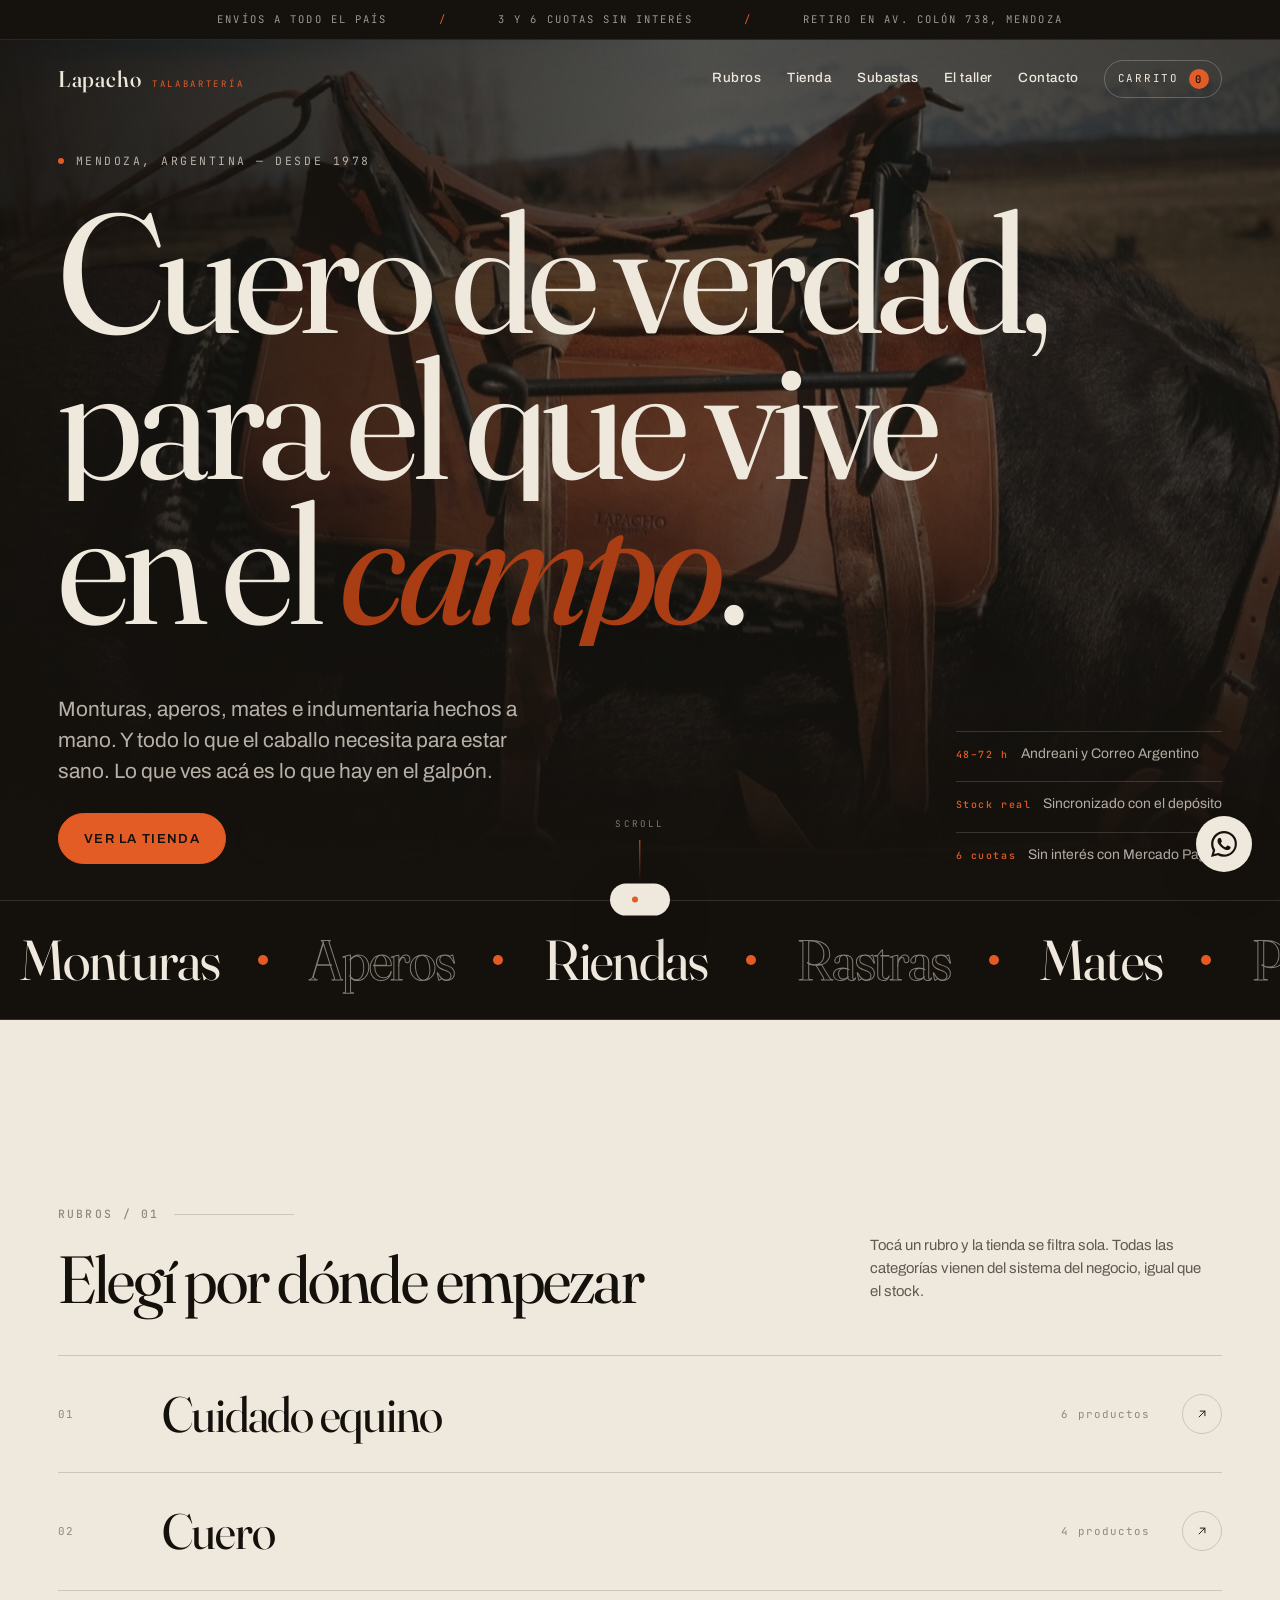
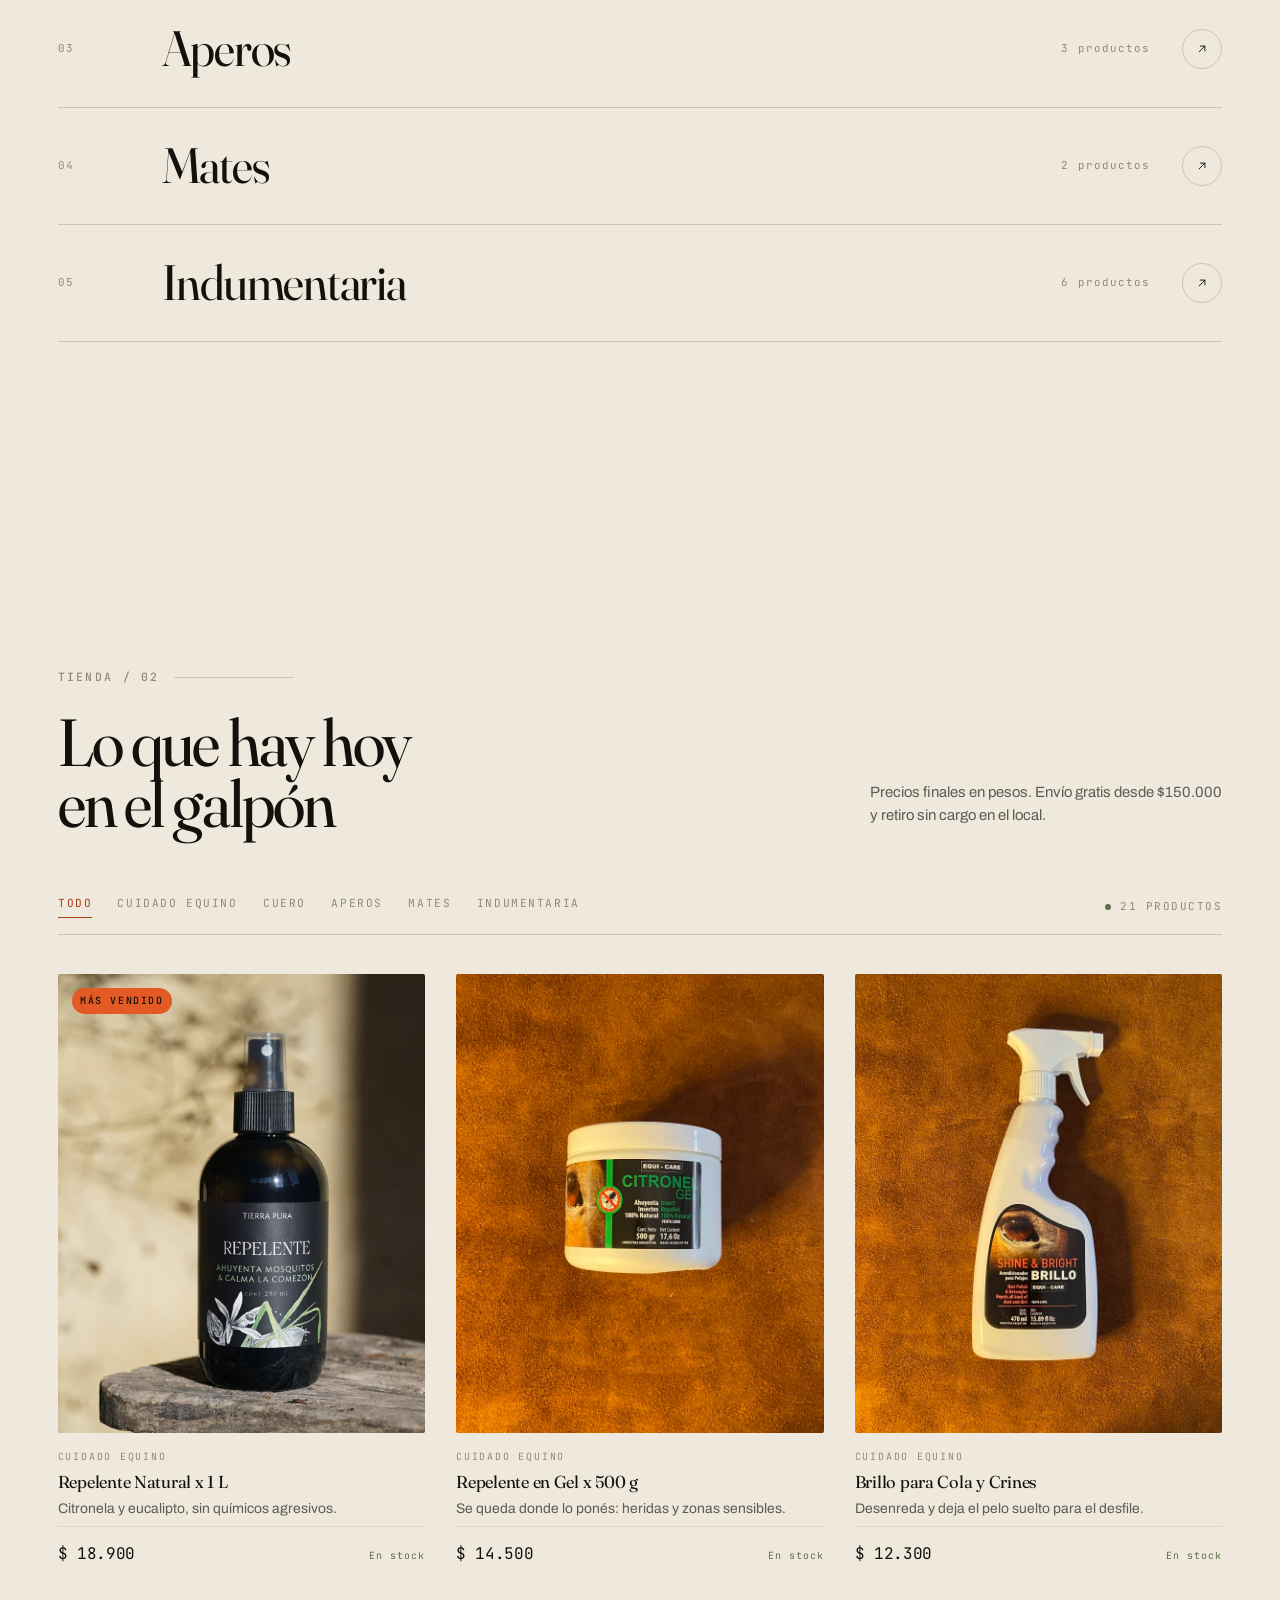
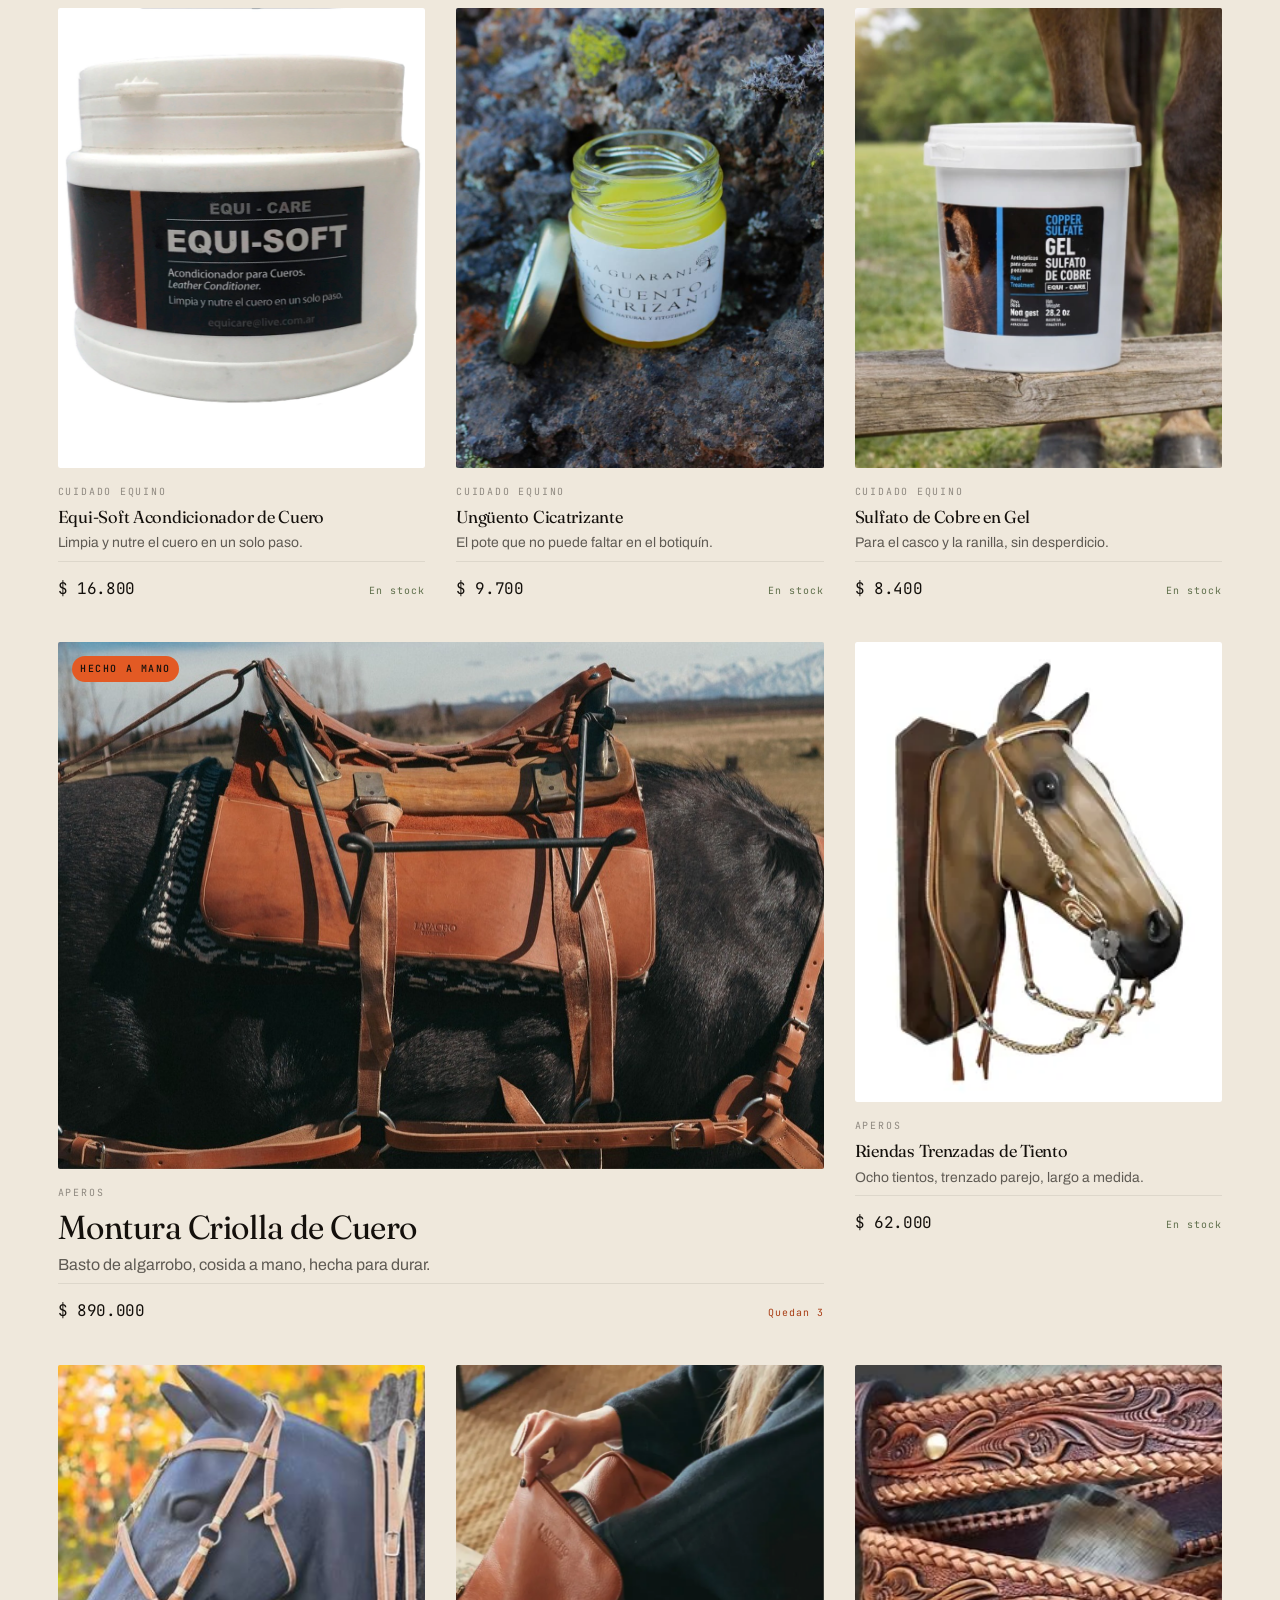
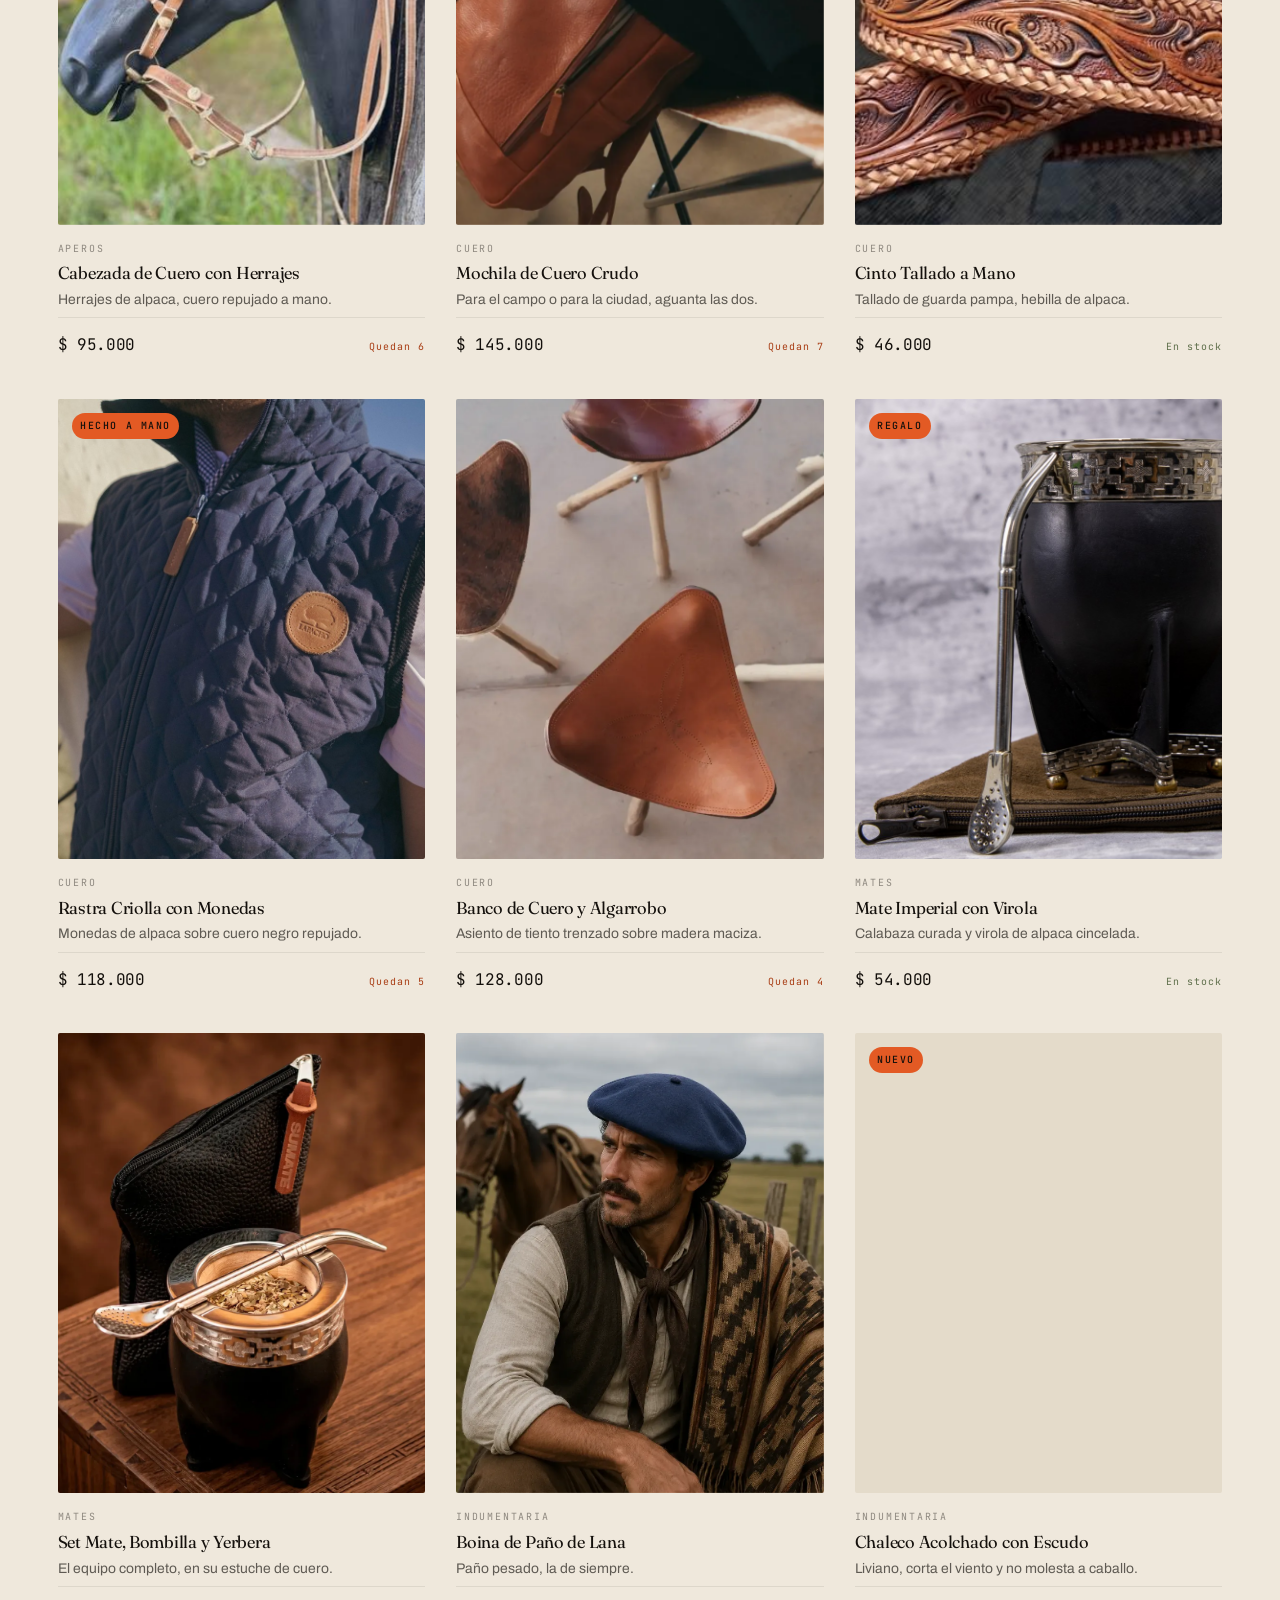
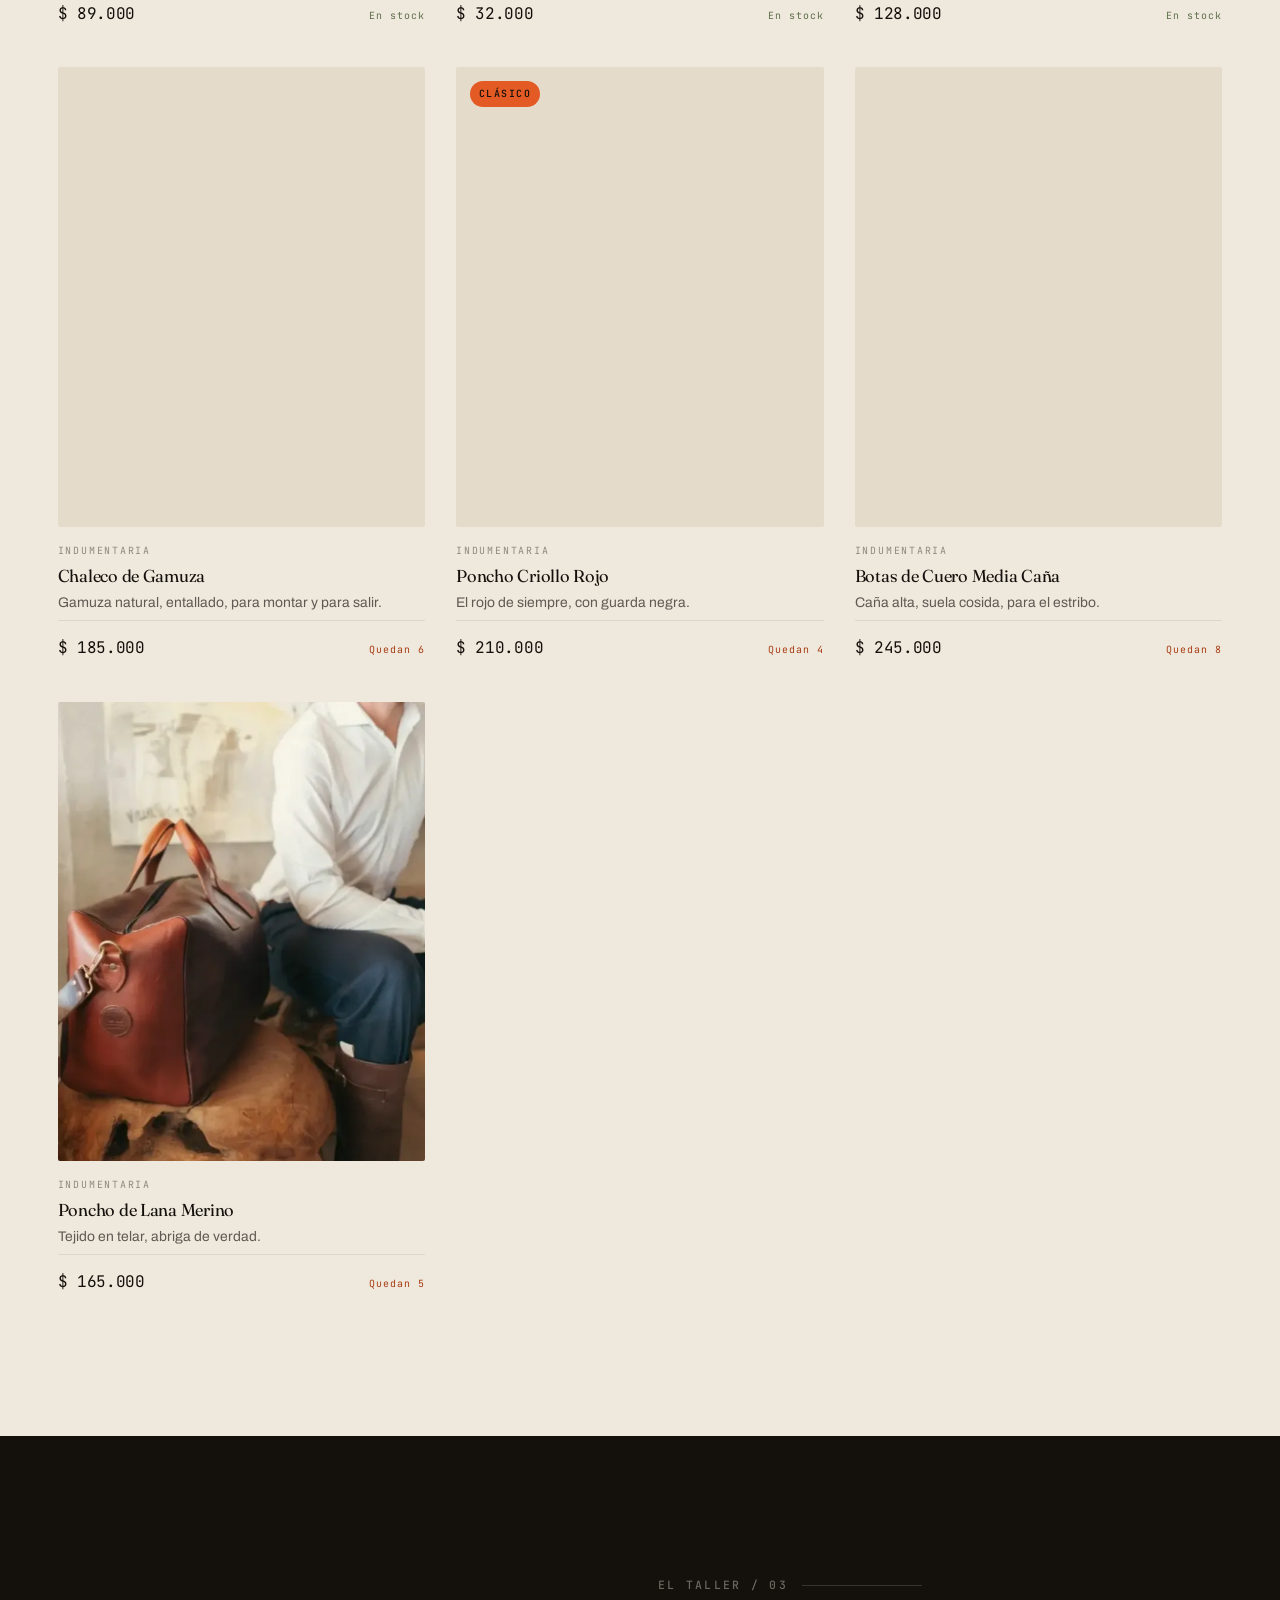
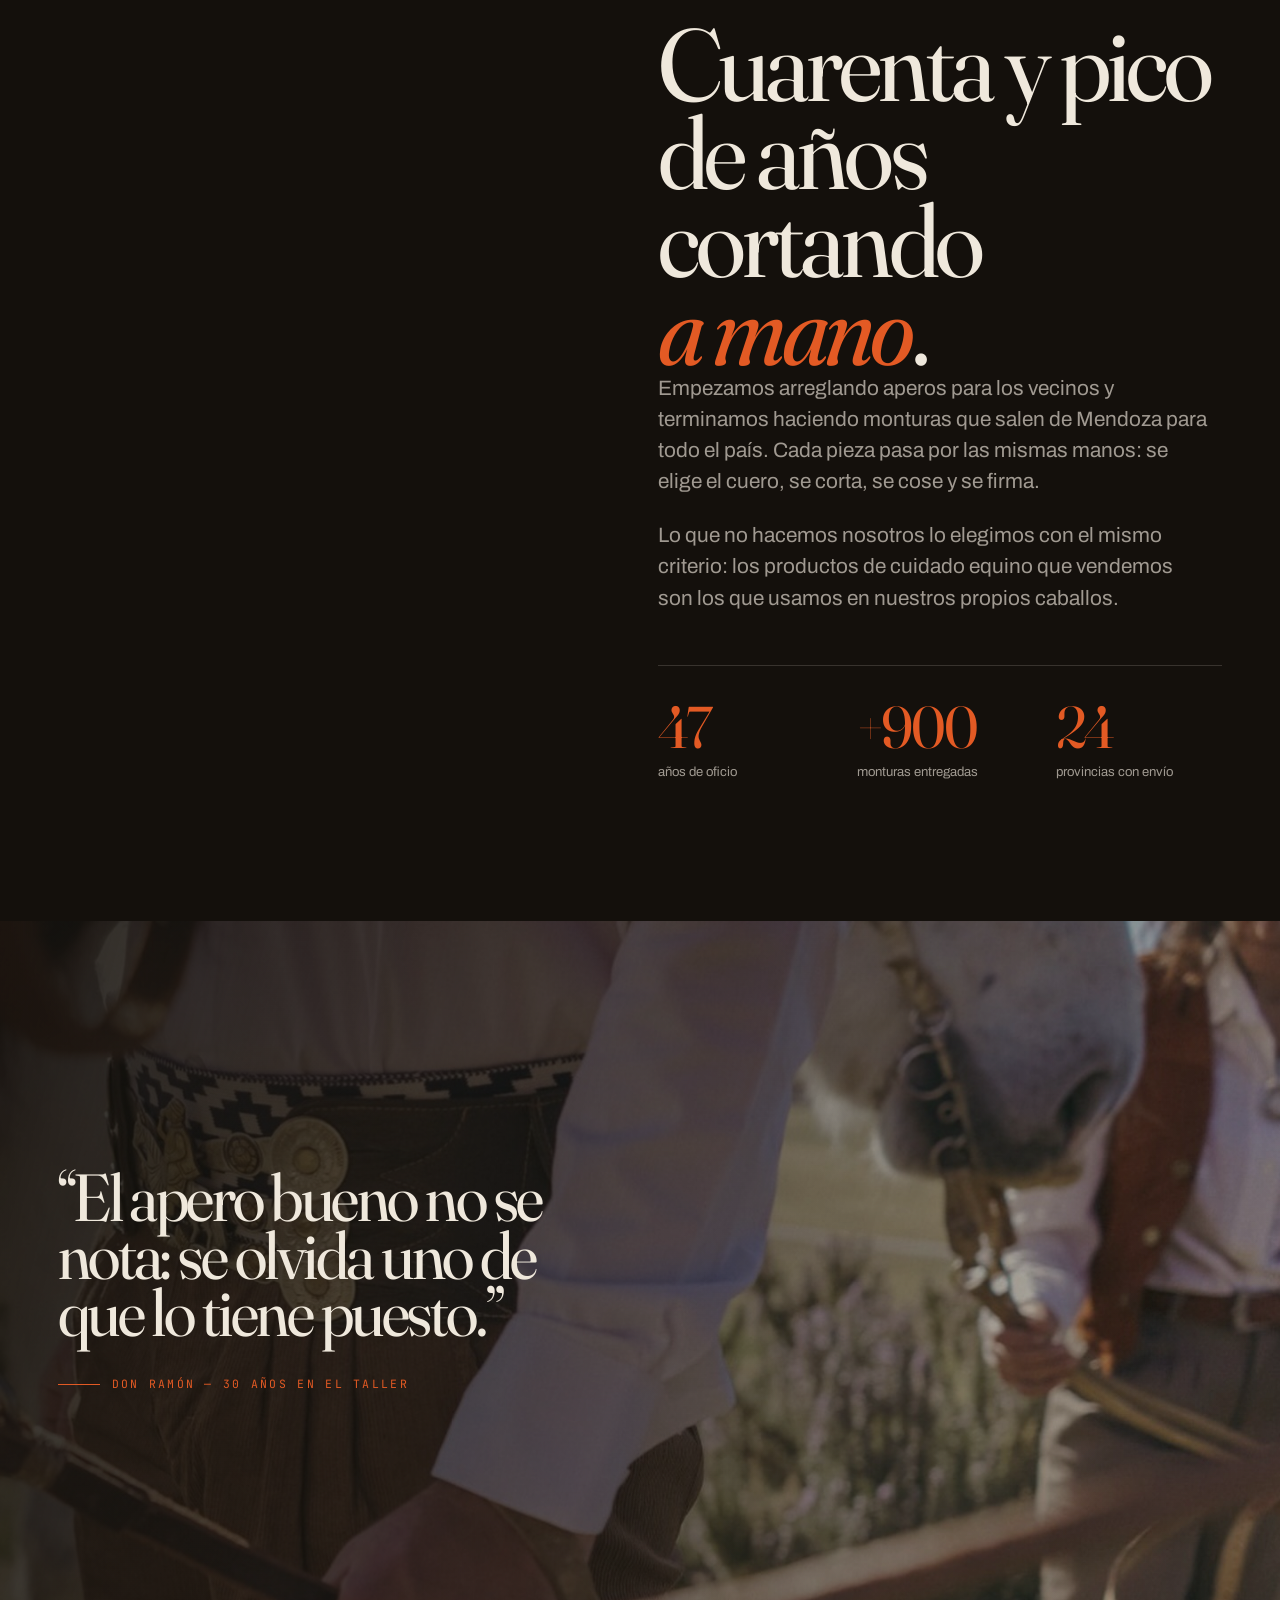
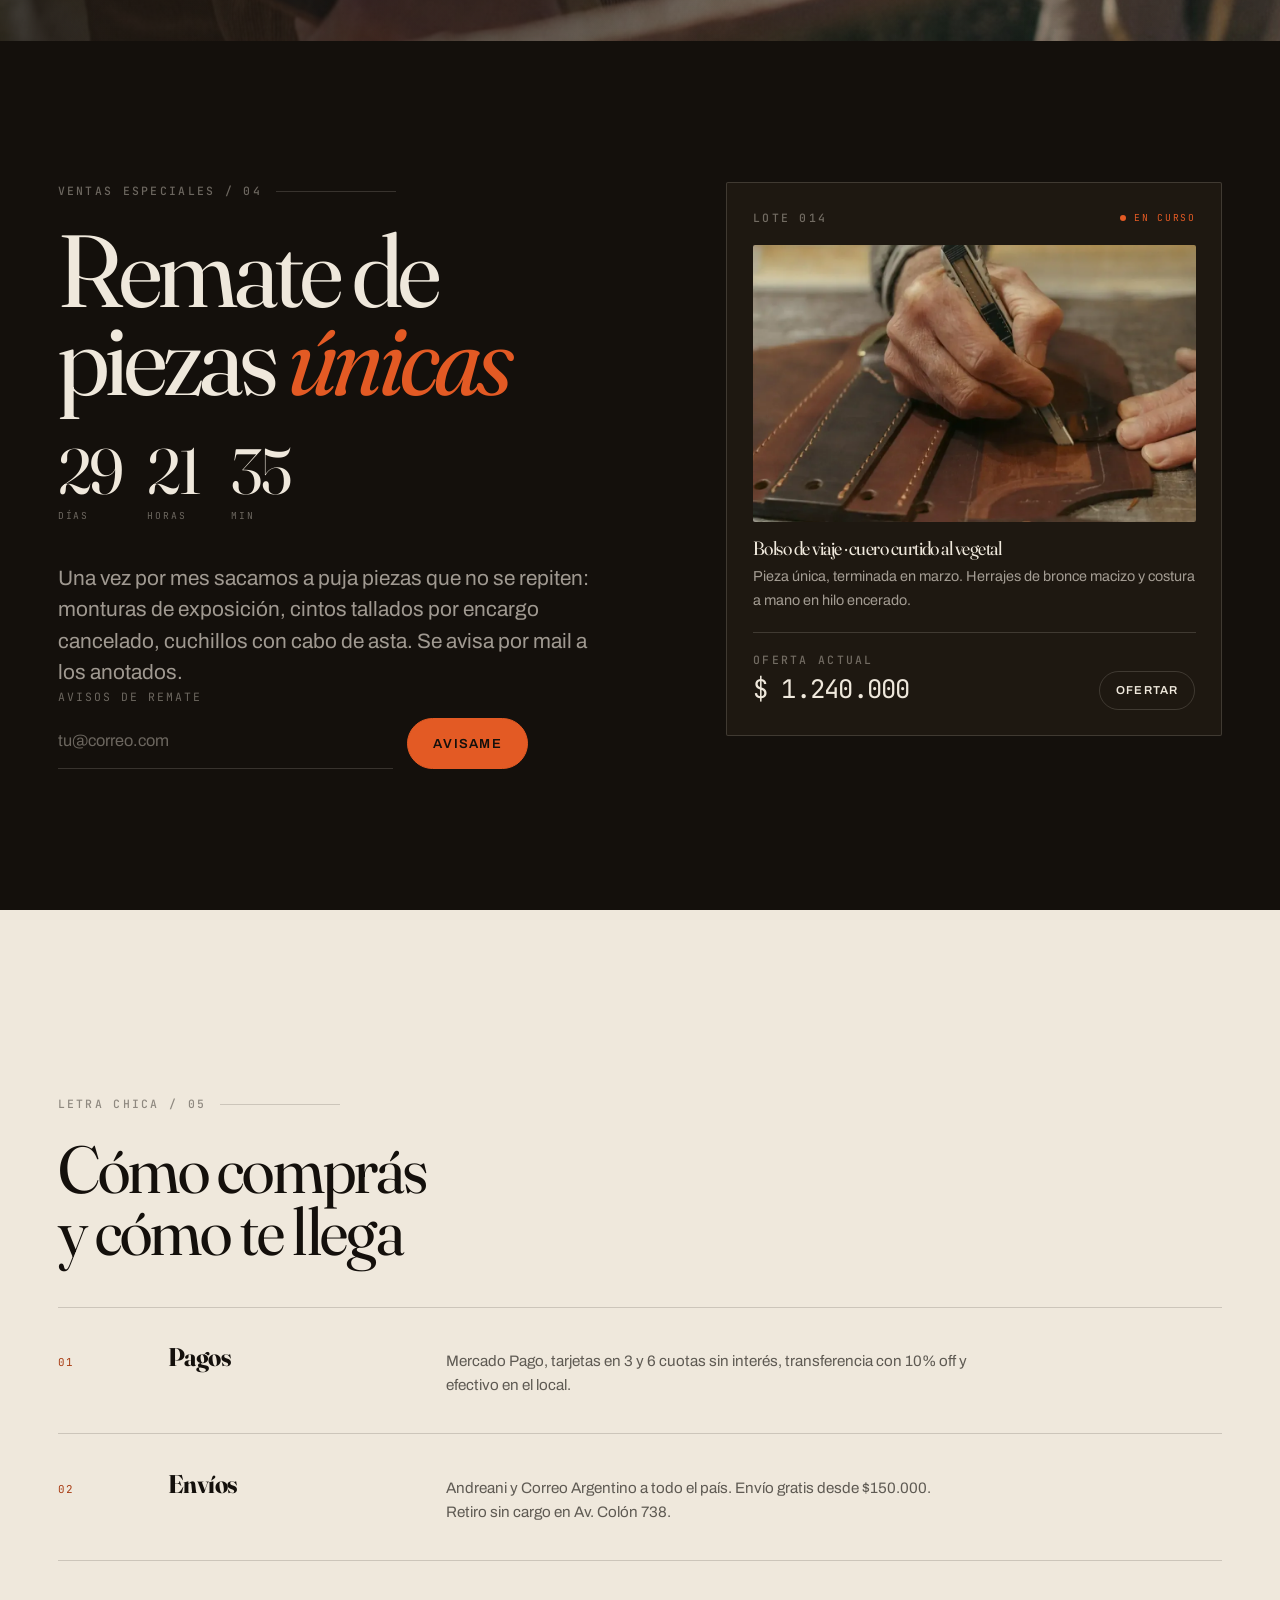
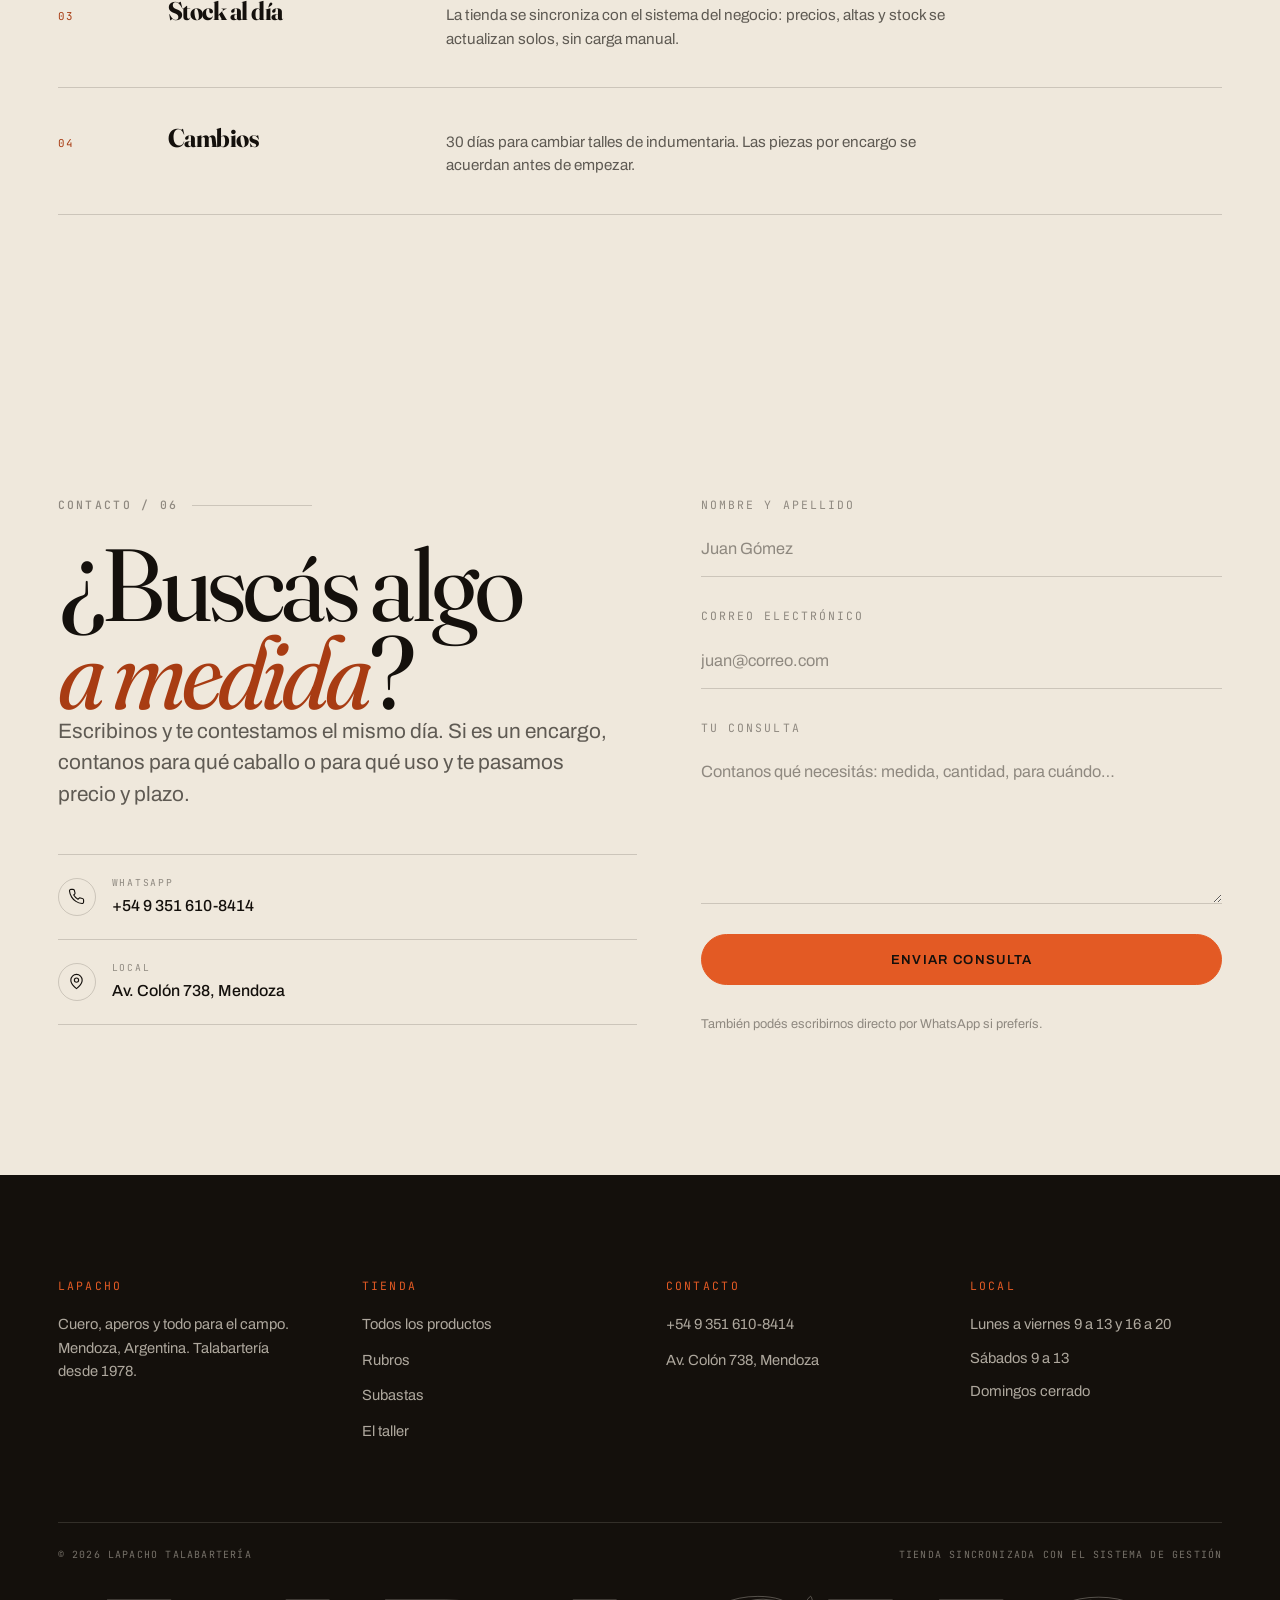
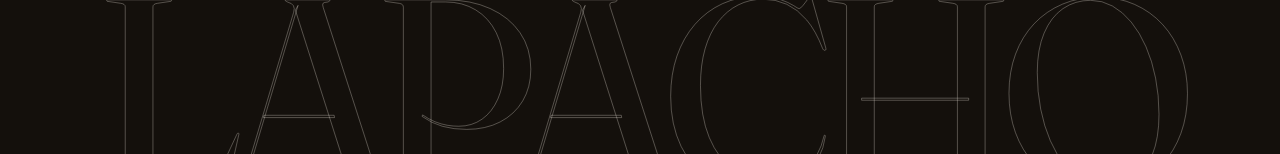
==== commit da623288: "La marca es Lapacho, no Decampo Renombrado en title, og tags, wordmark de la nav, footer, legal, tex" ====
--- a/site/index.html
+++ b/site/index.html
@@ -3,15 +3,15 @@
 <head>
 <meta charset="utf-8">
 <meta name="viewport" content="width=device-width, initial-scale=1">
-<title>Decampo Talabartería — Cuero de verdad, para el que vive en el campo</title>
+<title>Lapacho Talabartería — Cuero de verdad, para el que vive en el campo</title>
 <meta name="description" content="Monturas, aperos, mates e indumentaria hechos a mano en Mendoza desde 1978. Envíos a todo el país, 3 y 6 cuotas sin interés.">
 <meta name="theme-color" content="#14100c">
-<meta property="og:title" content="Decampo Talabartería">
+<meta property="og:title" content="Lapacho Talabartería">
 <meta property="og:description" content="Cuero de verdad, para el que vive en el campo. Mendoza, desde 1978.">
 <meta property="og:type" content="website">
 <meta property="og:image" content="img/hero-montura.jpg">
 
-<link rel="icon" href="data:image/svg+xml,%3Csvg xmlns='http://www.w3.org/2000/svg' viewBox='0 0 44 44'%3E%3Crect width='44' height='44' rx='8' fill='%2314100c'/%3E%3Ctext x='22' y='31' font-family='Georgia,serif' font-size='23' fill='%23e35a24' text-anchor='middle'%3ED%3C/text%3E%3C/svg%3E">
+<link rel="icon" href="data:image/svg+xml,%3Csvg xmlns='http://www.w3.org/2000/svg' viewBox='0 0 44 44'%3E%3Crect width='44' height='44' rx='8' fill='%2314100c'/%3E%3Ctext x='22' y='31' font-family='Georgia,serif' font-size='23' fill='%23e35a24' text-anchor='middle'%3EL%3C/text%3E%3C/svg%3E">
 
 <link rel="preconnect" href="https://fonts.googleapis.com">
 <link rel="preconnect" href="https://fonts.gstatic.com" crossorigin>
@@ -34,8 +34,8 @@
   </div>
 
   <div class="nav__in">
-    <a href="#inicio" class="mark" aria-label="Decampo Talabartería, ir al inicio">
-      <span class="mark__name">Decampo</span>
+    <a href="#inicio" class="mark" aria-label="Lapacho Talabartería, ir al inicio">
+      <span class="mark__name">Lapacho</span>
       <span class="mark__sub">Talabartería</span>
     </a>
 
@@ -69,7 +69,6 @@
   </nav>
   <div class="menu__foot">
     <a href="https://wa.me/5493516108414" target="_blank" rel="noopener" class="ln">WhatsApp</a>
-    <a href="https://www.instagram.com/decampotalabarteria/" target="_blank" rel="noopener" class="ln">Instagram</a>
     <span>Av. Colón 738, Mendoza</span>
   </div>
 </div>
@@ -217,7 +216,7 @@
           <div class="countdown__cell"><div class="countdown__v" data-cd-m>—</div><div class="countdown__l">min</div></div>
         </div>
 
-        <p class="lead" data-reveal style="--d:160">Una vez por mes sacamos a puja piezas que no se repiten: monturas de exposición, cintos tallados por encargo cancelado, cuchillos con cabo de asta. Se avisa por mail y por Instagram.</p>
+        <p class="lead" data-reveal style="--d:160">Una vez por mes sacamos a puja piezas que no se repiten: monturas de exposición, cintos tallados por encargo cancelado, cuchillos con cabo de asta. Se avisa por mail a los anotados.</p>
 
         <form class="subscribe" data-subscribe data-reveal style="--d:220">
           <div class="field">
@@ -299,11 +298,7 @@
             <i><svg width="17" height="17" viewBox="0 0 24 24" fill="none" stroke="currentColor" stroke-width="1.6" stroke-linecap="round" stroke-linejoin="round"><path d="M22 16.92v3a2 2 0 0 1-2.18 2 19.79 19.79 0 0 1-8.63-3.07 19.5 19.5 0 0 1-6-6 19.79 19.79 0 0 1-3.07-8.67A2 2 0 0 1 4.11 2h3a2 2 0 0 1 2 1.72c.13.96.36 1.9.7 2.81a2 2 0 0 1-.45 2.11L8.09 9.91a16 16 0 0 0 6 6l1.27-1.27a2 2 0 0 1 2.11-.45c.9.34 1.85.57 2.81.7A2 2 0 0 1 22 16.92z"/></svg></i>
             <span><em>WhatsApp</em><b>+54 9 351 610-8414</b></span>
           </a>
-          <a class="contact__link" href="https://www.instagram.com/decampotalabarteria/" target="_blank" rel="noopener">
-            <i><svg width="17" height="17" viewBox="0 0 24 24" fill="none" stroke="currentColor" stroke-width="1.6" stroke-linecap="round" stroke-linejoin="round"><rect width="20" height="20" x="2" y="2" rx="5"/><path d="M16 11.37A4 4 0 1 1 12.63 8 4 4 0 0 1 16 11.37z"/><line x1="17.5" x2="17.51" y1="6.5" y2="6.5"/></svg></i>
-            <span><em>Instagram</em><b>@decampotalabarteria</b></span>
-          </a>
-          <a class="contact__link" href="https://www.google.com/maps?q=Decampo+Talabarter%C3%ADa,+Av.+Col%C3%B3n+738,+M5500+Mendoza" target="_blank" rel="noopener">
+          <a class="contact__link" href="https://www.google.com/maps?q=Lapacho+Talabarter%C3%ADa,+Av.+Col%C3%B3n+738,+M5500+Mendoza" target="_blank" rel="noopener">
             <i><svg width="17" height="17" viewBox="0 0 24 24" fill="none" stroke="currentColor" stroke-width="1.6" stroke-linecap="round" stroke-linejoin="round"><path d="M20 10c0 6-8 12-8 12s-8-6-8-12a8 8 0 0 1 16 0"/><circle cx="12" cy="10" r="3"/></svg></i>
             <span><em>Local</em><b>Av. Colón 738, Mendoza</b></span>
           </a>
@@ -347,7 +342,7 @@
   <div class="shell">
     <div class="foot__cols">
       <div>
-        <p class="foot__h">Decampo</p>
+        <p class="foot__h">Lapacho</p>
         <p class="foot__list" style="max-width:30ch">Cuero, aperos y todo para el campo. Mendoza, Argentina. Talabartería desde 1978.</p>
       </div>
       <div>
@@ -363,8 +358,7 @@
         <p class="foot__h">Contacto</p>
         <div class="foot__list">
           <a href="https://wa.me/5493516108414" target="_blank" rel="noopener" class="ln">+54 9 351 610-8414</a>
-          <a href="https://www.instagram.com/decampotalabarteria/" target="_blank" rel="noopener" class="ln">Instagram</a>
-          <a href="https://www.google.com/maps?q=Decampo+Talabarter%C3%ADa,+Av.+Col%C3%B3n+738,+M5500+Mendoza" target="_blank" rel="noopener" class="ln">Av. Colón 738, Mendoza</a>
+          <a href="https://www.google.com/maps?q=Lapacho+Talabarter%C3%ADa,+Av.+Col%C3%B3n+738,+M5500+Mendoza" target="_blank" rel="noopener" class="ln">Av. Colón 738, Mendoza</a>
         </div>
       </div>
       <div>
@@ -378,15 +372,15 @@
     </div>
 
     <div class="foot__legal">
-      <span>© 2026 Decampo Talabartería</span>
+      <span>© 2026 Lapacho Talabartería</span>
       <span>Tienda sincronizada con el sistema de gestión</span>
     </div>
   </div>
 
-  <p class="foot__word" aria-hidden="true">DECAMPO</p>
+  <p class="foot__word" aria-hidden="true">LAPACHO</p>
 </footer>
 
-<a class="wa" href="https://wa.me/5493516108414?text=Hola%20Decampo%2C%20quer%C3%ADa%20consultar%20por..." target="_blank" rel="noopener" aria-label="Escribinos por WhatsApp">
+<a class="wa" href="https://wa.me/5493516108414?text=Hola%20Lapacho%2C%20quer%C3%ADa%20consultar%20por..." target="_blank" rel="noopener" aria-label="Escribinos por WhatsApp">
   <svg width="26" height="26" viewBox="0 0 24 24" fill="currentColor" aria-hidden="true"><path d="M17.472 14.382c-.297-.149-1.758-.867-2.03-.967-.273-.099-.471-.148-.67.15-.197.297-.767.966-.94 1.164-.174.199-.347.223-.644.075-.297-.149-1.255-.463-2.39-1.475-.883-.788-1.48-1.761-1.653-2.059-.173-.297-.018-.458.13-.606.134-.133.298-.347.446-.52.149-.174.198-.298.298-.497.099-.198.05-.371-.025-.52-.075-.149-.669-1.612-.916-2.207-.242-.579-.487-.5-.669-.51l-.57-.01c-.198 0-.52.074-.792.372-.272.297-1.04 1.016-1.04 2.479 0 1.462 1.065 2.875 1.213 3.074.149.198 2.096 3.2 5.077 4.487.709.306 1.263.489 1.694.626.712.226 1.36.194 1.872.118.571-.085 1.758-.719 2.006-1.413.248-.694.248-1.289.173-1.413-.074-.124-.272-.198-.57-.347z"/><path d="M20.52 3.449C18.24 1.245 15.24 0 12.045 0 5.463 0 .104 5.36.101 11.945c0 2.096.549 4.14 1.595 5.945L0 24l6.305-1.654a11.9 11.9 0 0 0 5.683 1.448h.005c6.582 0 11.941-5.361 11.944-11.945a11.86 11.86 0 0 0-3.417-8.4M12.05 21.785h-.004a9.9 9.9 0 0 1-5.031-1.378l-.361-.214-3.741.981.999-3.648-.235-.374a9.86 9.86 0 0 1-1.51-5.263c.002-5.45 4.437-9.884 9.887-9.884a9.82 9.82 0 0 1 6.99 2.898 9.83 9.83 0 0 1 2.893 6.994c-.003 5.45-4.437 9.884-9.885 9.884"/></svg>
 </a>
 
--- a/site/styles.css
+++ b/site/styles.css
@@ -1,5 +1,5 @@
 /* ============================================================
-   DECAMPO TALABARTERÍA — sistema de diseño
+   LAPACHO TALABARTERÍA — sistema de diseño
    Tinta curtida, hueso, cuero y brasa.
    ============================================================ */
 
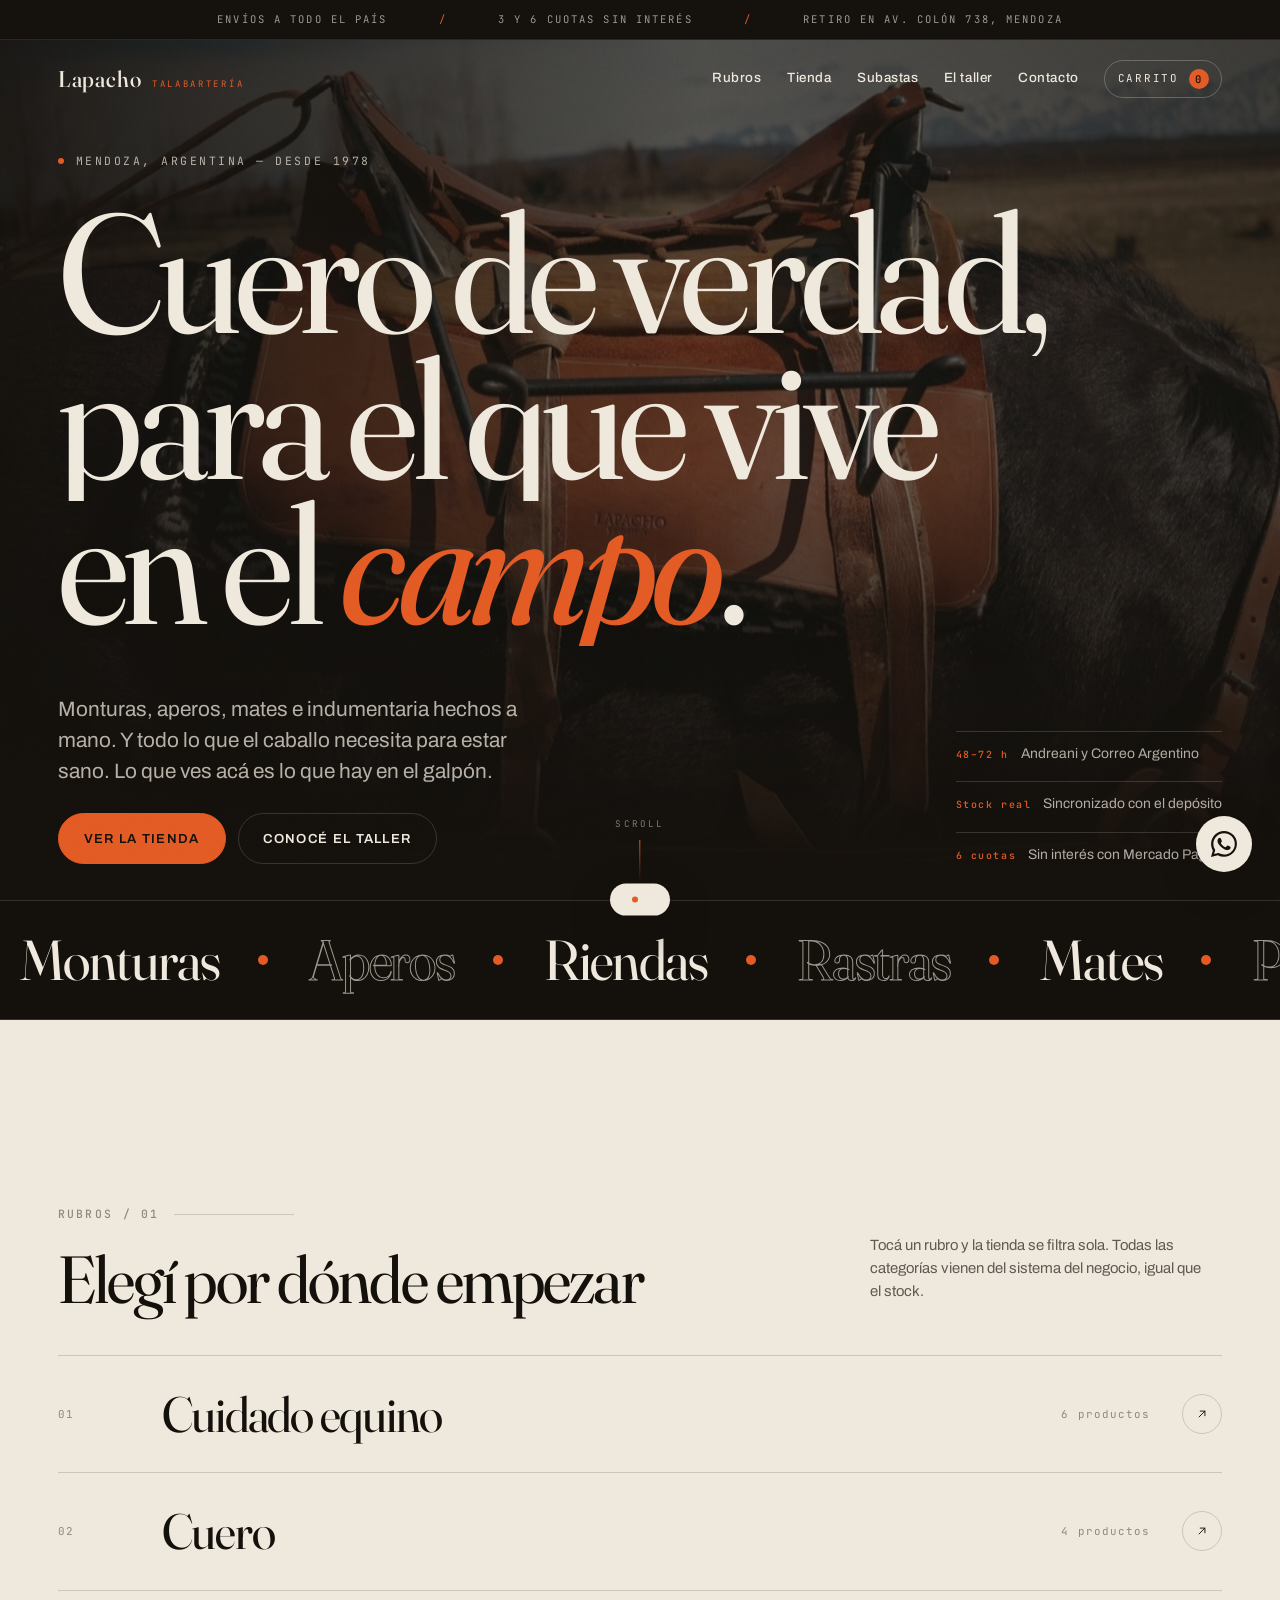
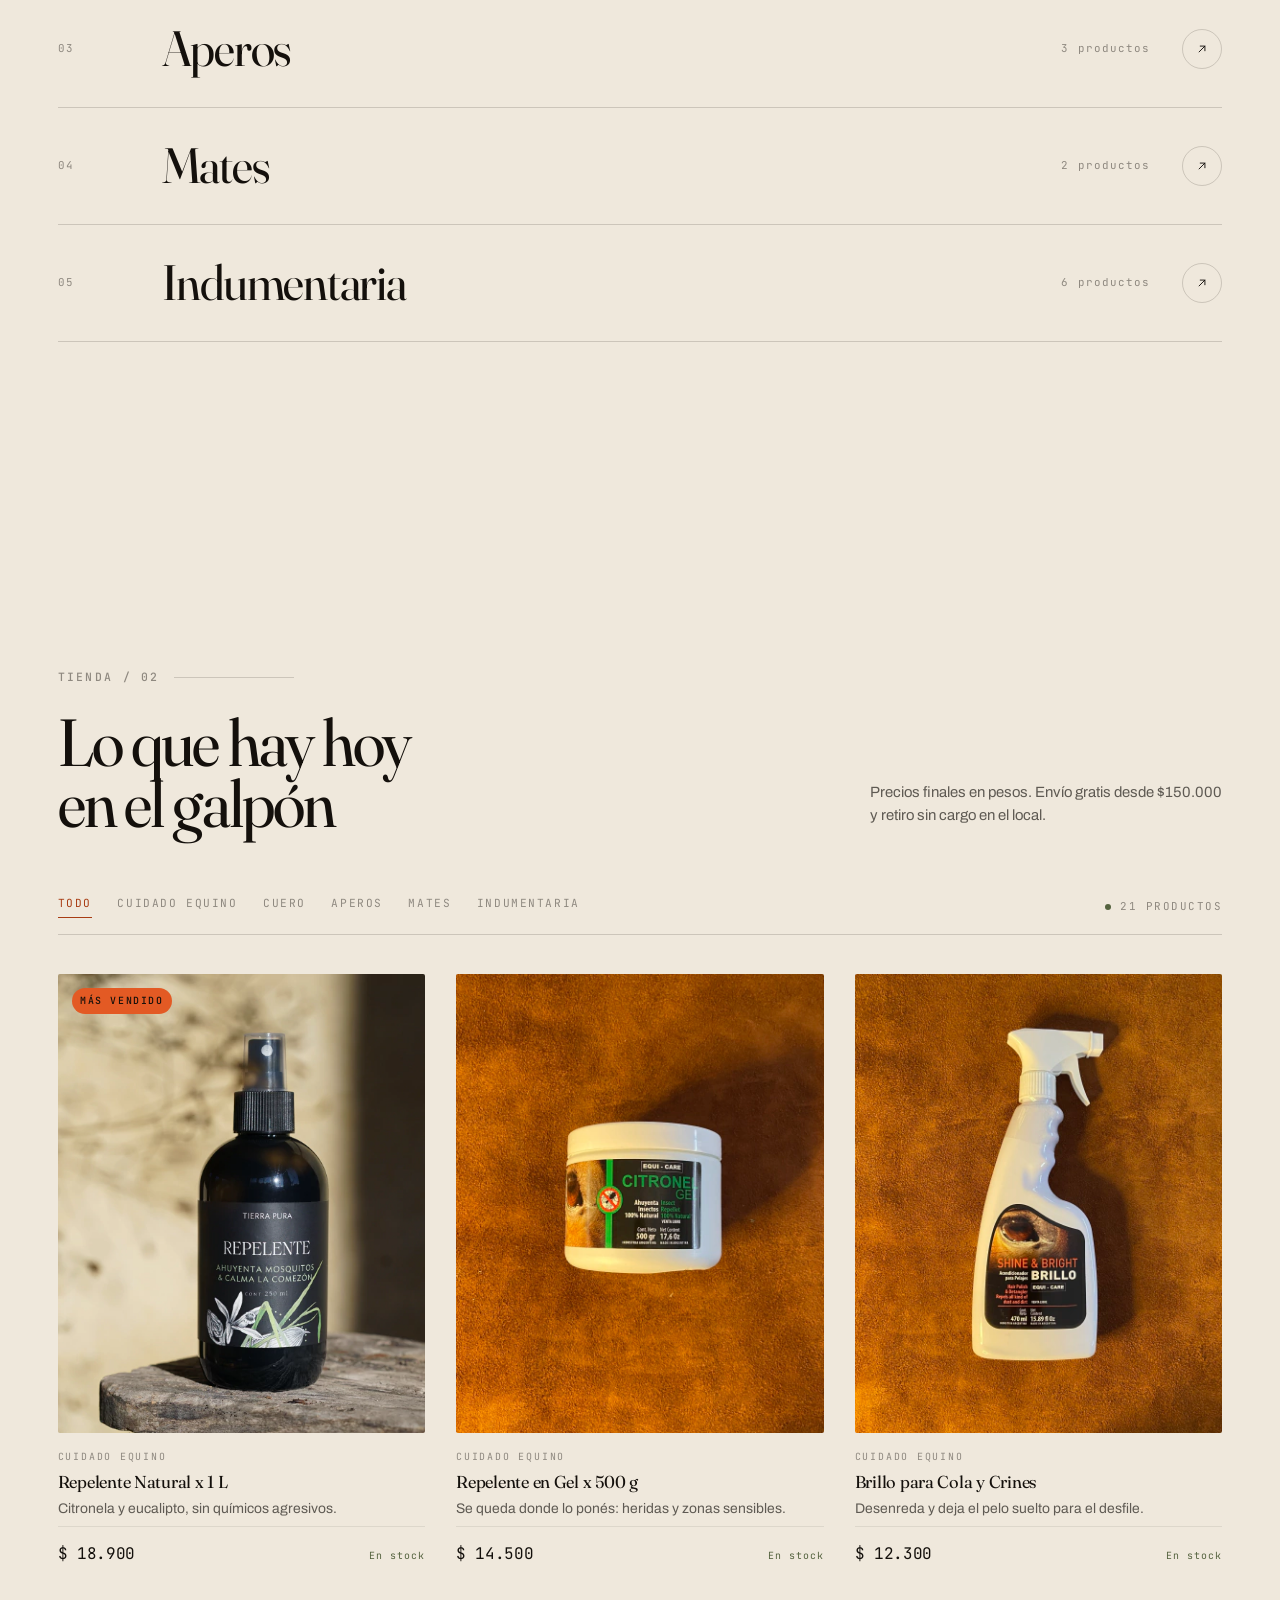
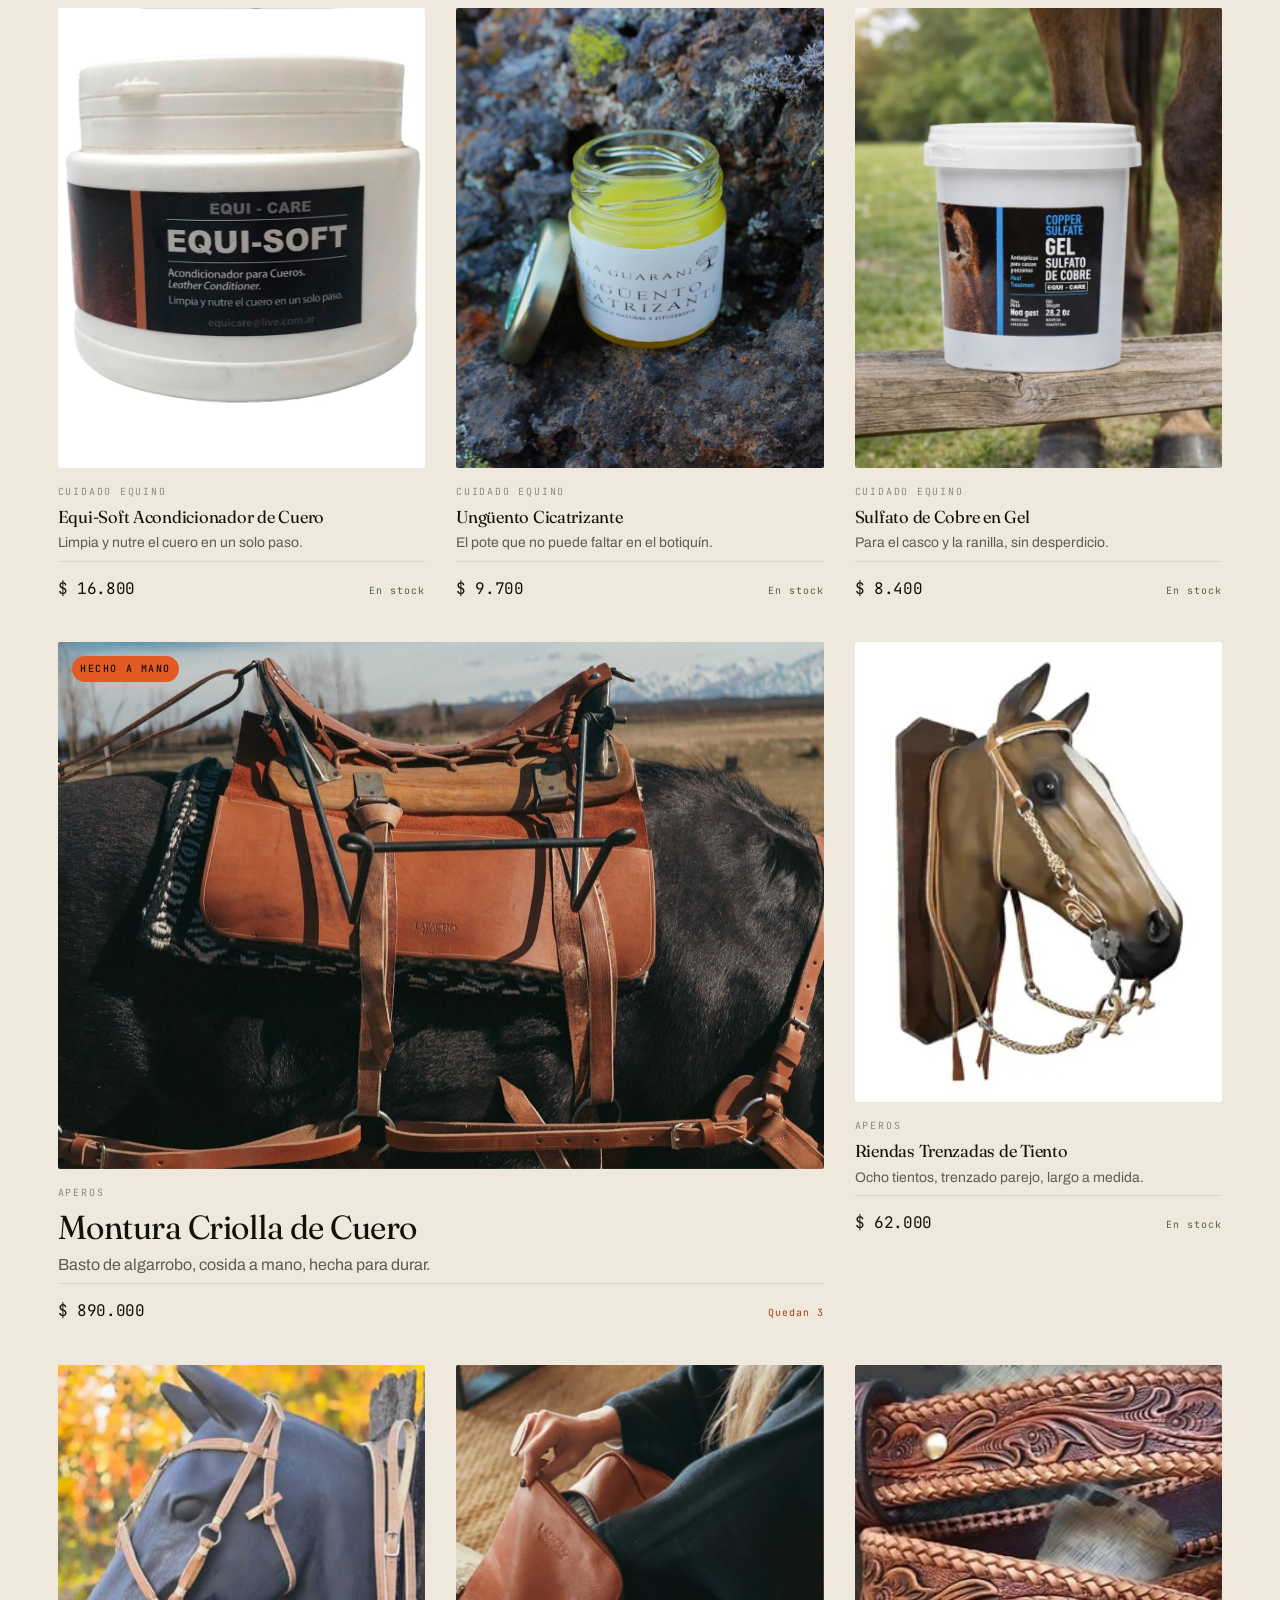
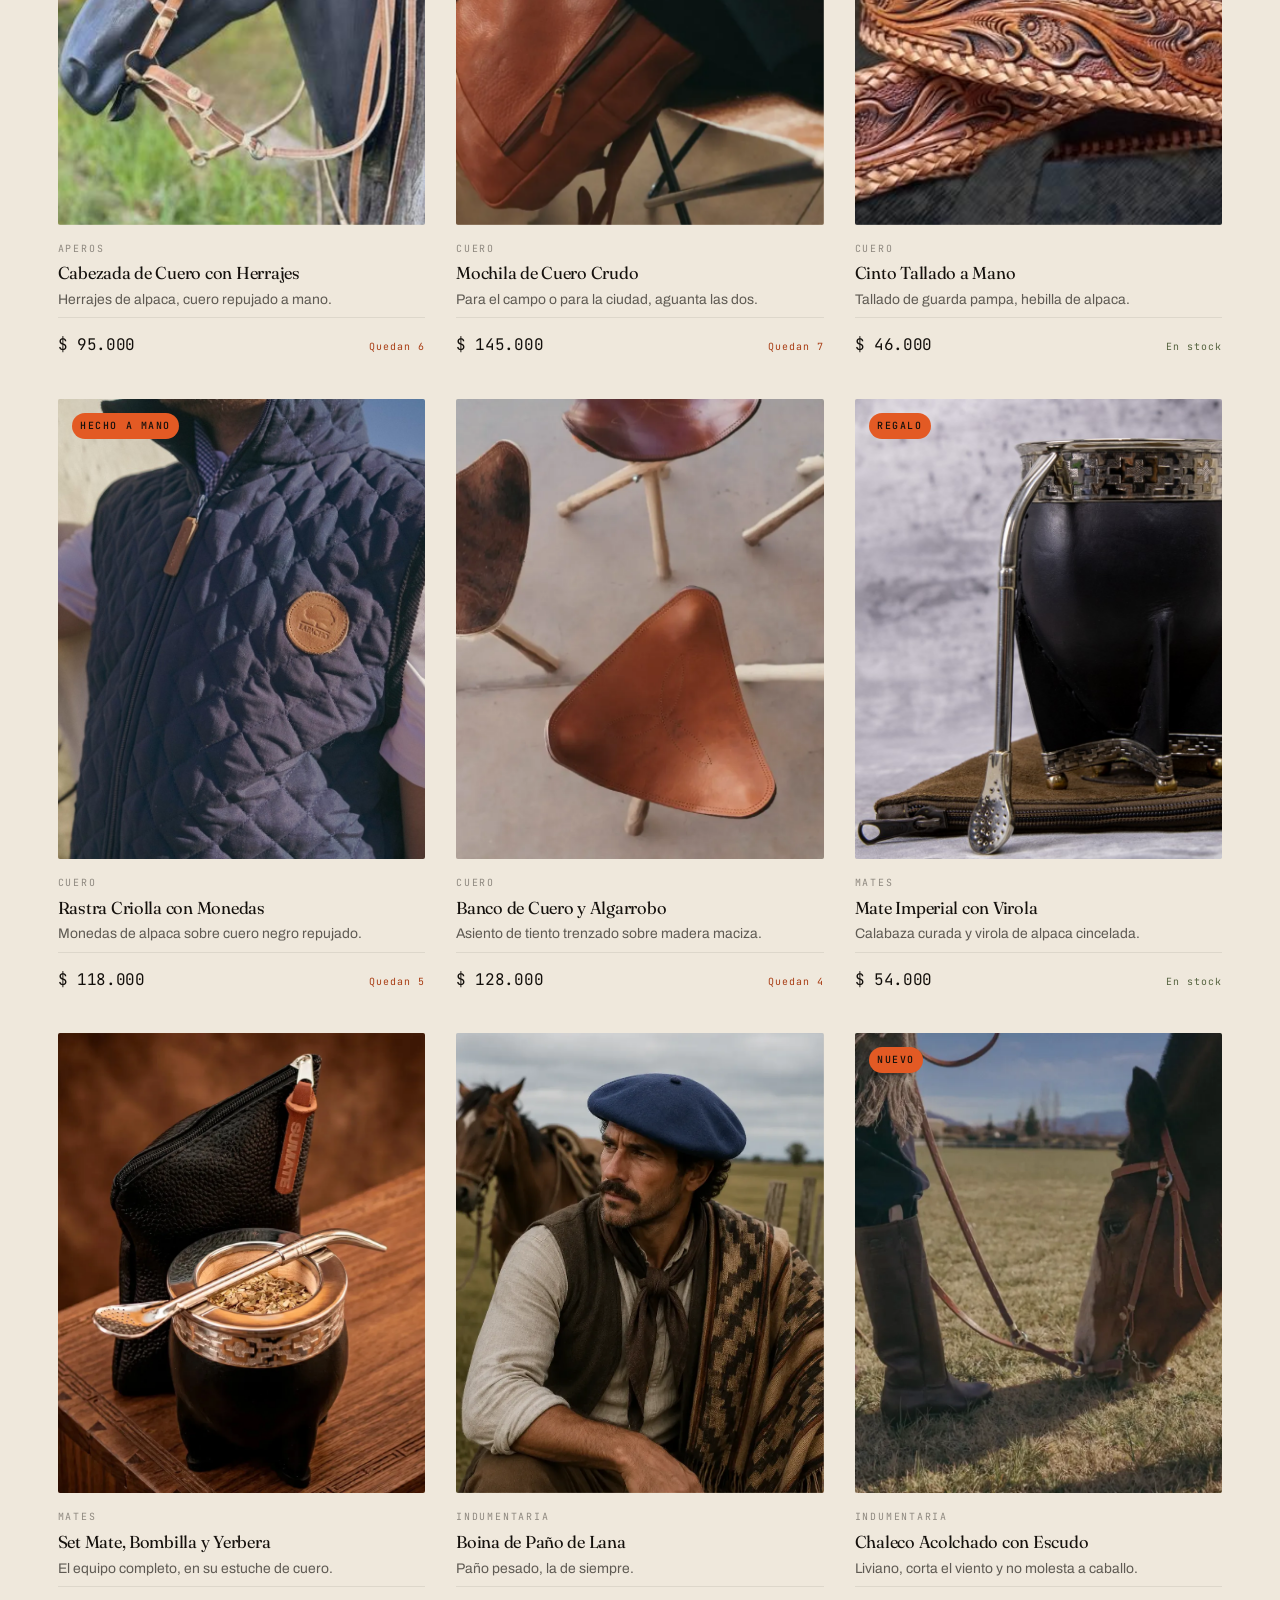
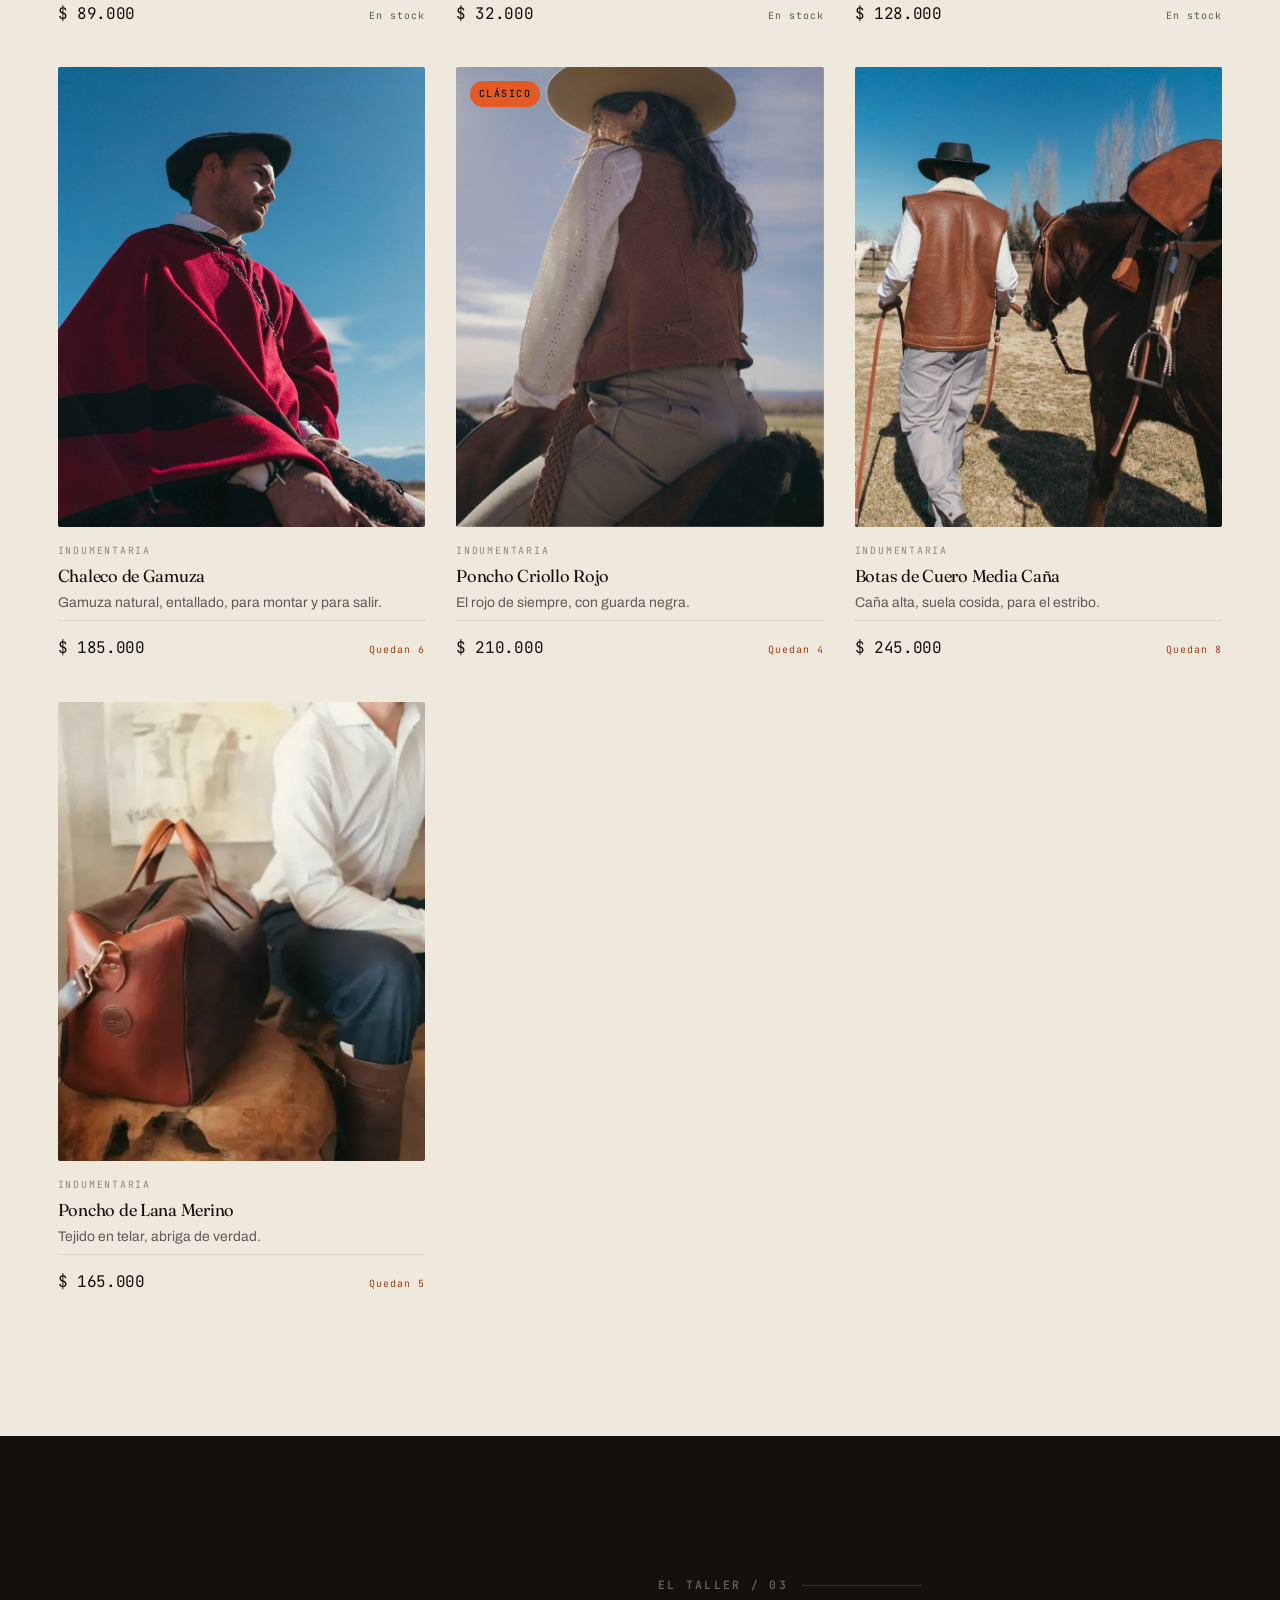
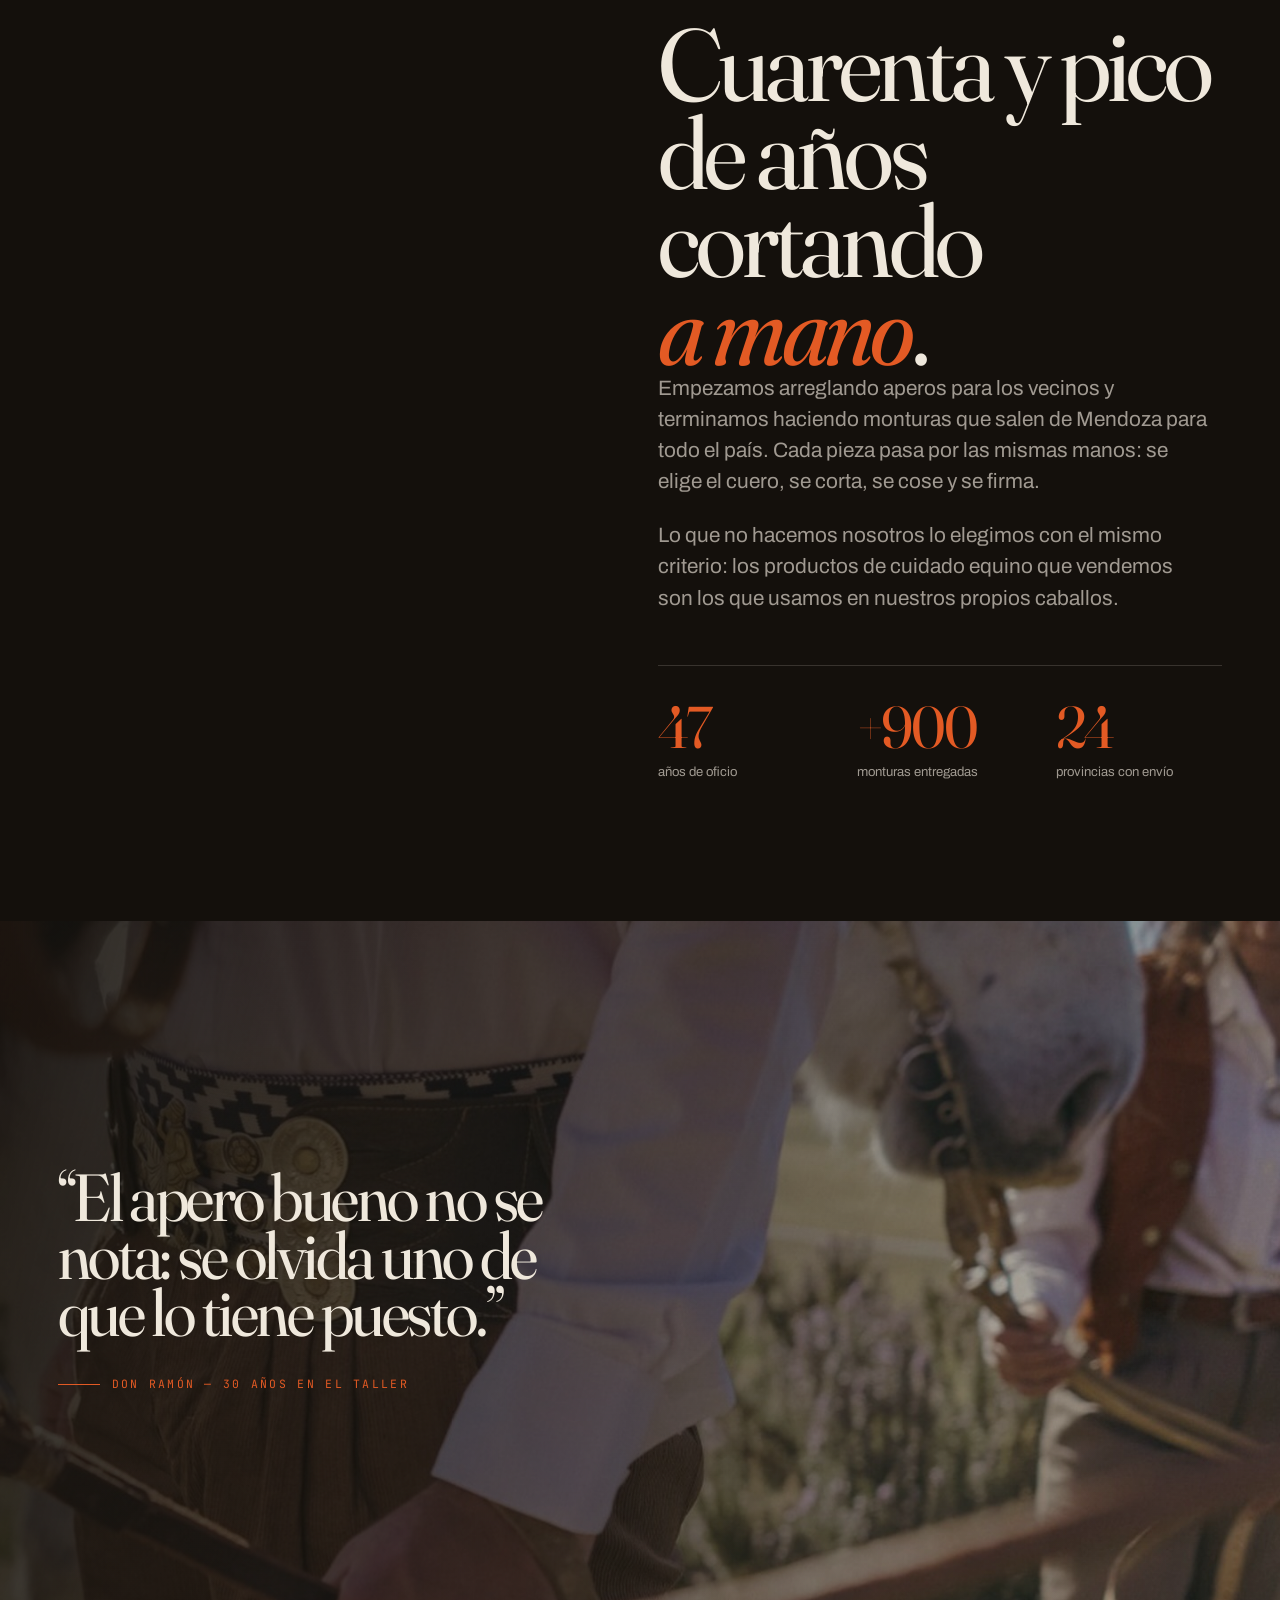
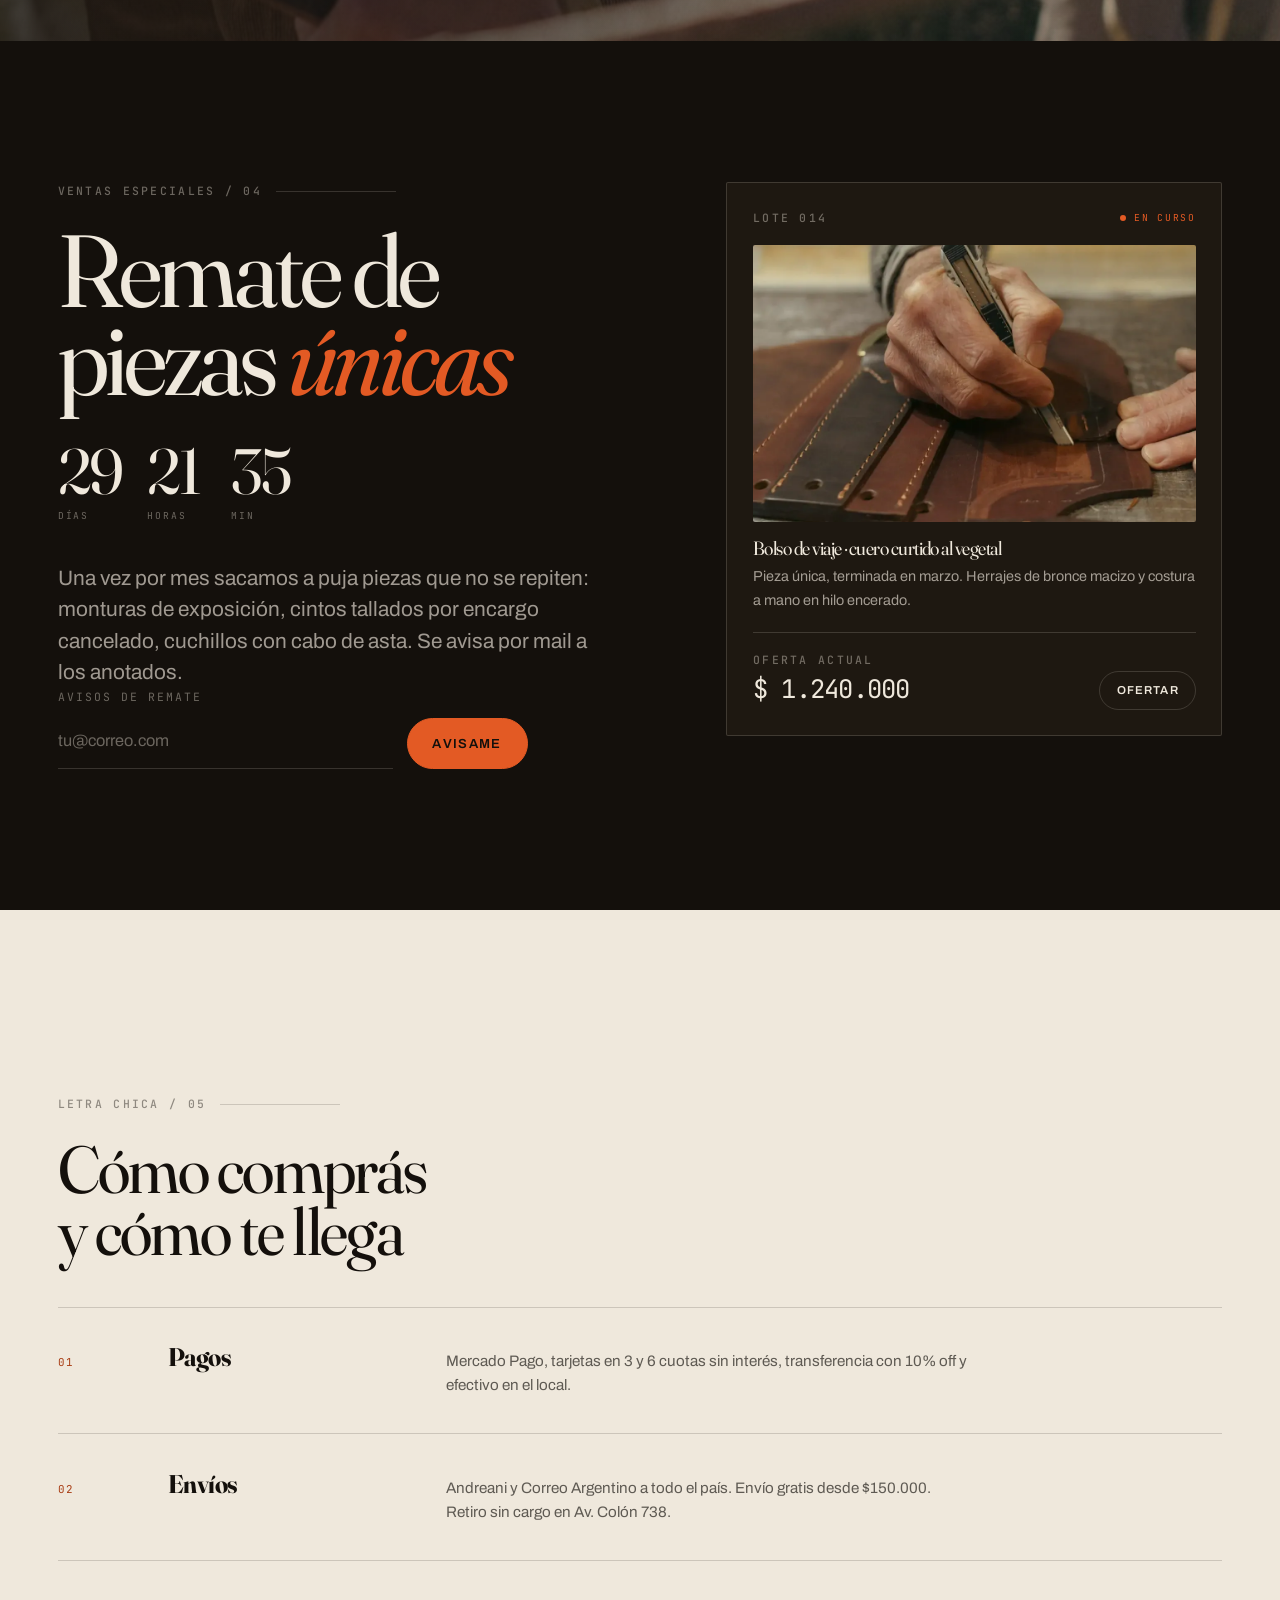
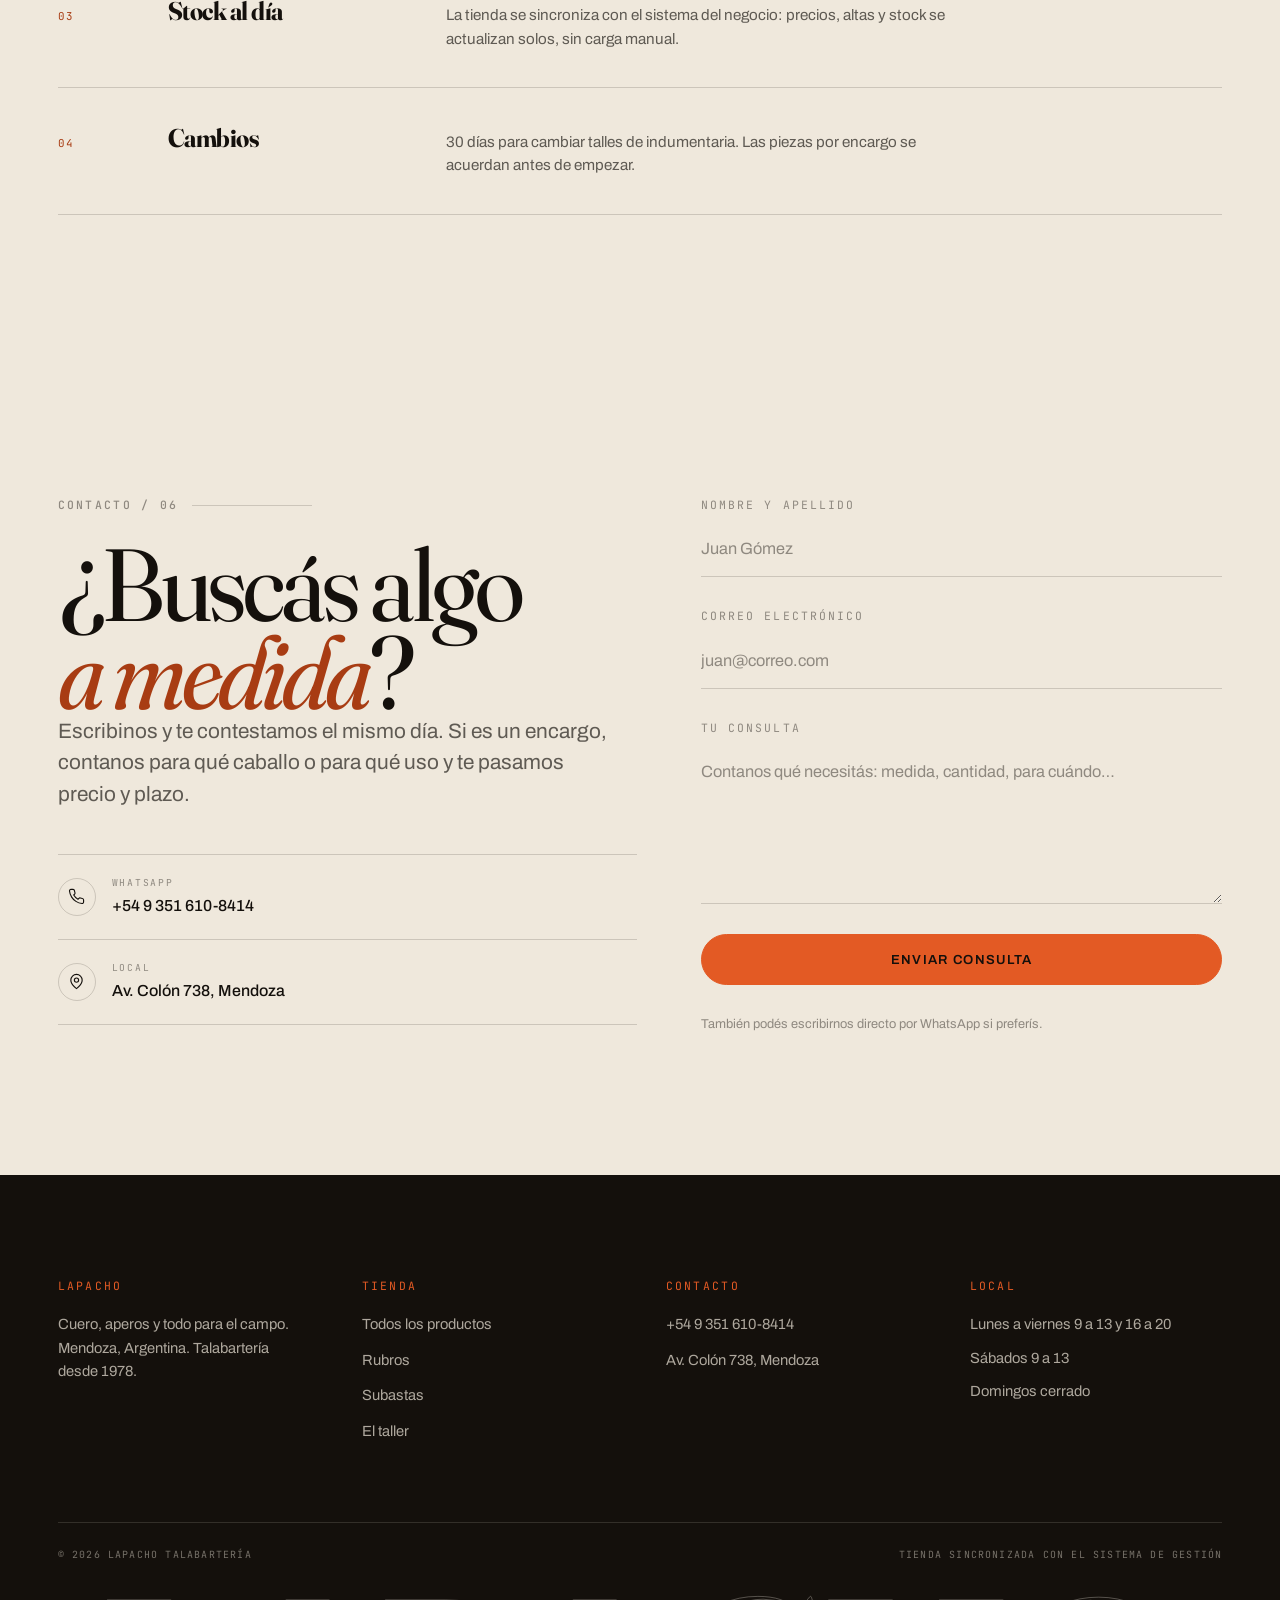
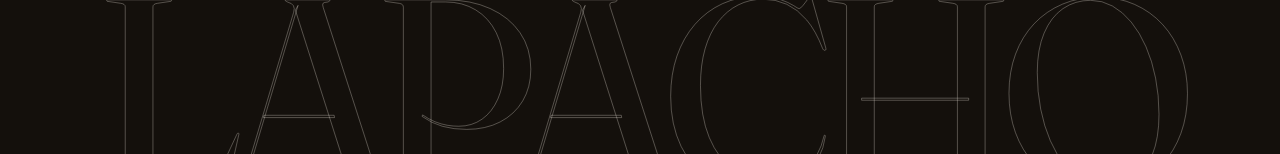
==== commit b0b377dc: "Hover de botones que aclara, y se saca el preview del índice Botones: el relleno que subía en :hover" ====
--- a/site/index.html
+++ b/site/index.html
@@ -22,7 +22,7 @@
 <body>
 
 <!-- ── Navegación (con la barra de servicio plegable) ────── -->
-<header class="nav" data-nav>
+<header class="nav" data-nav data-theme="dark">
   <div class="ticker-top">
     <div class="ticker-top__row">
       <span>Envíos a todo el país</span>
@@ -59,7 +59,7 @@
 </header>
 
 <!-- ── Menú a pantalla completa ──────────────────────────── -->
-<div class="menu" id="menu" data-menu>
+<div class="menu" id="menu" data-menu data-theme="dark">
   <nav class="menu__list" aria-label="Menú móvil">
     <a href="#rubros" data-close-menu><span>01</span>Rubros</a>
     <a href="#tienda" data-close-menu><span>02</span>Tienda</a>
@@ -76,7 +76,7 @@
 <main>
 
 <!-- ── Hero ──────────────────────────────────────────────── -->
-<section class="hero" id="inicio">
+<section class="hero" id="inicio" data-theme="dark">
   <div class="hero__media">
     <img src="img/hero-montura.jpg" alt="Montura criolla de cuero hecha a mano sobre un caballo, con la cordillera de fondo" fetchpriority="high" data-parallax="0.12">
   </div>
@@ -141,8 +141,6 @@
   </div>
 </section>
 
-<figure class="index__peek" data-peek aria-hidden="true"><img src="" alt=""></figure>
-
 <!-- ── Tienda ────────────────────────────────────────────── -->
 <section class="band band--pad" data-theme="light" id="tienda">
   <div class="shell">
@@ -190,7 +188,7 @@
 </section>
 
 <!-- ── Cita ──────────────────────────────────────────────── -->
-<section class="quote">
+<section class="quote" data-theme="dark">
   <div class="quote__media">
     <img src="img/campo-lifestyle.jpg" alt="Jornada de campo en Mendoza: rastra criolla, riendas y caballos" loading="lazy" data-parallax="0.1">
   </div>
@@ -338,7 +336,7 @@
 </main>
 
 <!-- ── Footer ────────────────────────────────────────────── -->
-<footer class="foot">
+<footer class="foot" data-theme="dark">
   <div class="shell">
     <div class="foot__cols">
       <div>
@@ -387,7 +385,7 @@
 <!-- ── Carrito ───────────────────────────────────────────── -->
 <div class="drawer" data-cart role="dialog" aria-modal="true" aria-label="Carrito de compras">
   <div class="drawer__scrim" data-close-cart></div>
-  <aside class="drawer__panel">
+  <aside class="drawer__panel" data-theme="dark">
     <div class="drawer__head">
       <h2 class="display t-md">Tu carrito</h2>
       <button type="button" class="btn-icon" data-close-cart aria-label="Cerrar carrito">
@@ -412,7 +410,7 @@
 <!-- ── Modal de producto ─────────────────────────────────── -->
 <div class="modal" data-modal role="dialog" aria-modal="true" aria-labelledby="modal-name">
   <div class="modal__scrim" data-close-product></div>
-  <article class="modal__panel">
+  <article class="modal__panel" data-theme="light">
     <button type="button" class="modal__close" data-close-product aria-label="Cerrar">
       <svg width="17" height="17" viewBox="0 0 24 24" fill="none" stroke="currentColor" stroke-width="1.6" stroke-linecap="round"><path d="M18 6 6 18"/><path d="m6 6 12 12"/></svg>
     </button>
--- a/site/styles.css
+++ b/site/styles.css
@@ -16,7 +16,7 @@
   --tan:        #b4713f;
   --ember:      #e35a24;
   --ember-deep: #a83c13;
-  --moss:       #5f6f4b;
+  --moss:       #55633f;   /* oscurecido: a 10px necesita 4.5:1 sobre hueso */
   --moss-lite:  #93a878;
 
   /* Tema por defecto: papel */
@@ -28,6 +28,10 @@
   --line-2: rgba(20, 16, 12, .08);
   --accent: var(--ember-deep);
   --surface: var(--bone-lift);
+  --wash:    rgba(20, 16, 12, .07);   /* velo de hover */
+  --fg-lift: #2d251c;                 /* la tinta, un punto más clara */
+
+  --ember-lift: #f26c33;
 
   /* Tipografía */
   --f-display: 'Fraunces', 'Iowan Old Style', Georgia, serif;
@@ -64,6 +68,8 @@
   --line-2: rgba(239, 232, 220, .08);
   --accent: var(--ember);
   --surface: var(--ink-soft);
+  --wash:    rgba(239, 232, 220, .11);
+  --fg-lift: #fdf8f0;
 }
 
 [data-theme="light"] {
@@ -75,6 +81,8 @@
   --line-2: rgba(20, 16, 12, .08);
   --accent: var(--ember-deep);
   --surface: var(--bone-lift);
+  --wash:    rgba(20, 16, 12, .07);
+  --fg-lift: #2d251c;
 }
 
 /* ── 2. Reset ─────────────────────────────────────────────── */
@@ -249,9 +257,13 @@
 
 /* ── 5. Botones ───────────────────────────────────────────── */
 
+/* El hover sólo aclara: nunca invierte el botón ni tapa el texto. */
 .btn {
   --btn-fg: var(--ink);
   --btn-bg: var(--ember);
+  --btn-bg-hover: var(--ember-lift);
+  --btn-bd: var(--btn-bg);
+  --btn-bd-hover: var(--btn-bg-hover);
   position: relative;
   display: inline-flex;
   align-items: center;
@@ -264,45 +276,31 @@
   text-transform: uppercase;
   color: var(--btn-fg);
   background: var(--btn-bg);
-  border: 1px solid var(--btn-bg);
-  border-radius: 999px;
-  overflow: hidden;
-  isolation: isolate;
-  transition: color .5s var(--e-out), border-color .5s var(--e-out), transform .35s var(--e-out);
-  will-change: transform;
-}
-
-.btn > * { position: relative; z-index: 1; }
-
-.btn::before {
-  content: '';
-  position: absolute;
-  inset: 0;
-  z-index: 0;
-  background: var(--fg);
-  border-radius: inherit;
-  transform: translateY(101%);
-  transition: transform .55s var(--e-out);
-}
-
-.btn:hover::before { transform: none; }
-.btn:hover { color: var(--bg); }
+  border: 1px solid var(--btn-bd);
+  border-radius: 999px;
+  transition: background-color .3s var(--e-out), border-color .3s var(--e-out), transform .35s var(--e-out);
+}
+
+.btn:hover {
+  background: var(--btn-bg-hover);
+  border-color: var(--btn-bd-hover);
+}
 .btn:active { transform: scale(.975); }
 .btn:disabled { opacity: .4; pointer-events: none; }
 
 .btn--ghost {
   --btn-fg: var(--fg);
   --btn-bg: transparent;
-  border-color: var(--line);
-}
-.btn--ghost:hover { color: var(--bg); border-color: var(--fg); }
+  --btn-bg-hover: var(--wash);
+  --btn-bd: var(--line);
+  --btn-bd-hover: var(--fg-3);
+}
 
 .btn--solid {
   --btn-fg: var(--bg);
   --btn-bg: var(--fg);
-}
-.btn--solid::before { background: var(--ember); }
-.btn--solid:hover { color: var(--ink); border-color: var(--ember); }
+  --btn-bg-hover: var(--fg-lift);
+}
 
 .btn--block { width: 100%; }
 .btn--sm { padding: .8em 1.4em; font-size: .72rem; }
@@ -318,7 +316,7 @@
   color: var(--fg);
   transition: background .4s var(--e-out), color .4s var(--e-out), border-color .4s var(--e-out);
 }
-.btn-icon:hover { background: var(--fg); color: var(--bg); border-color: var(--fg); }
+.btn-icon:hover { background: var(--wash); border-color: var(--fg-3); }
 
 /* Enlace con subrayado que se dibuja */
 .ln {
@@ -502,7 +500,7 @@
   flex-shrink: 0;
   transition: background .4s var(--e-out), color .4s var(--e-out), border-color .4s var(--e-out);
 }
-.nav__cart:hover { background: var(--bone); color: var(--ink); border-color: var(--bone); }
+.nav__cart:hover { background: rgba(239, 232, 220, .13); border-color: rgba(239, 232, 220, .55); }
 .nav__cart[data-filled="1"] { border-color: var(--ember); }
 
 .nav__count {
@@ -798,7 +796,7 @@
 }
 .marquee__item:nth-child(even) {
   color: transparent;
-  -webkit-text-stroke: 1px rgba(239, 232, 220, .5);
+  -webkit-text-stroke: 1px rgba(239, 232, 220, .62);
 }
 
 @keyframes slide { to { transform: translateX(-50%); } }
@@ -879,26 +877,6 @@
   color: var(--bg);
 }
 
-/* Preview flotante que sigue al cursor */
-.index__peek {
-  position: fixed;
-  top: 0;
-  left: 0;
-  z-index: 40;
-  width: clamp(180px, 17vw, 260px);
-  aspect-ratio: 4 / 5;
-  border-radius: 2px;
-  overflow: hidden;
-  pointer-events: none;
-  opacity: 0;
-  /* La posición la escribe el rAF; acá sólo se desvanece. */
-  transition: opacity .45s var(--e-out);
-  box-shadow: 0 30px 70px rgba(20, 16, 12, .45);
-  will-change: transform;
-}
-.index__peek.is-on { opacity: 1; }
-.index__peek img { width: 100%; height: 100%; object-fit: cover; }
-
 /* ── 12. Tienda ───────────────────────────────────────────── */
 
 .shop-bar {
@@ -1018,7 +996,7 @@
 }
 .card:hover .card__add,
 .card__add:focus-visible { transform: none; opacity: 1; }
-.card__add:hover { background: var(--ember); }
+.card__add:hover { background: var(--ember-lift); }
 
 .card__body {
   display: flex;
@@ -1450,7 +1428,7 @@
   line-height: 1;
   transition: background .35s var(--e-out), color .35s var(--e-out);
 }
-.qty button:hover { background: var(--bone); color: var(--ink); }
+.qty button:hover { background: rgba(239, 232, 220, .14); border-color: rgba(239, 232, 220, .5); }
 .qty span { font-family: var(--f-mono); font-size: .8rem; min-width: 26px; text-align: center; }
 .qty .qty__rm {
   width: auto;
@@ -1537,7 +1515,7 @@
   border: 1px solid var(--line);
   transition: background .4s var(--e-out), color .4s var(--e-out);
 }
-.modal__close:hover { background: var(--ink); color: var(--bone); }
+.modal__close:hover { background: var(--wash); border-color: var(--fg-3); }
 
 .modal__price {
   font-family: var(--f-mono);
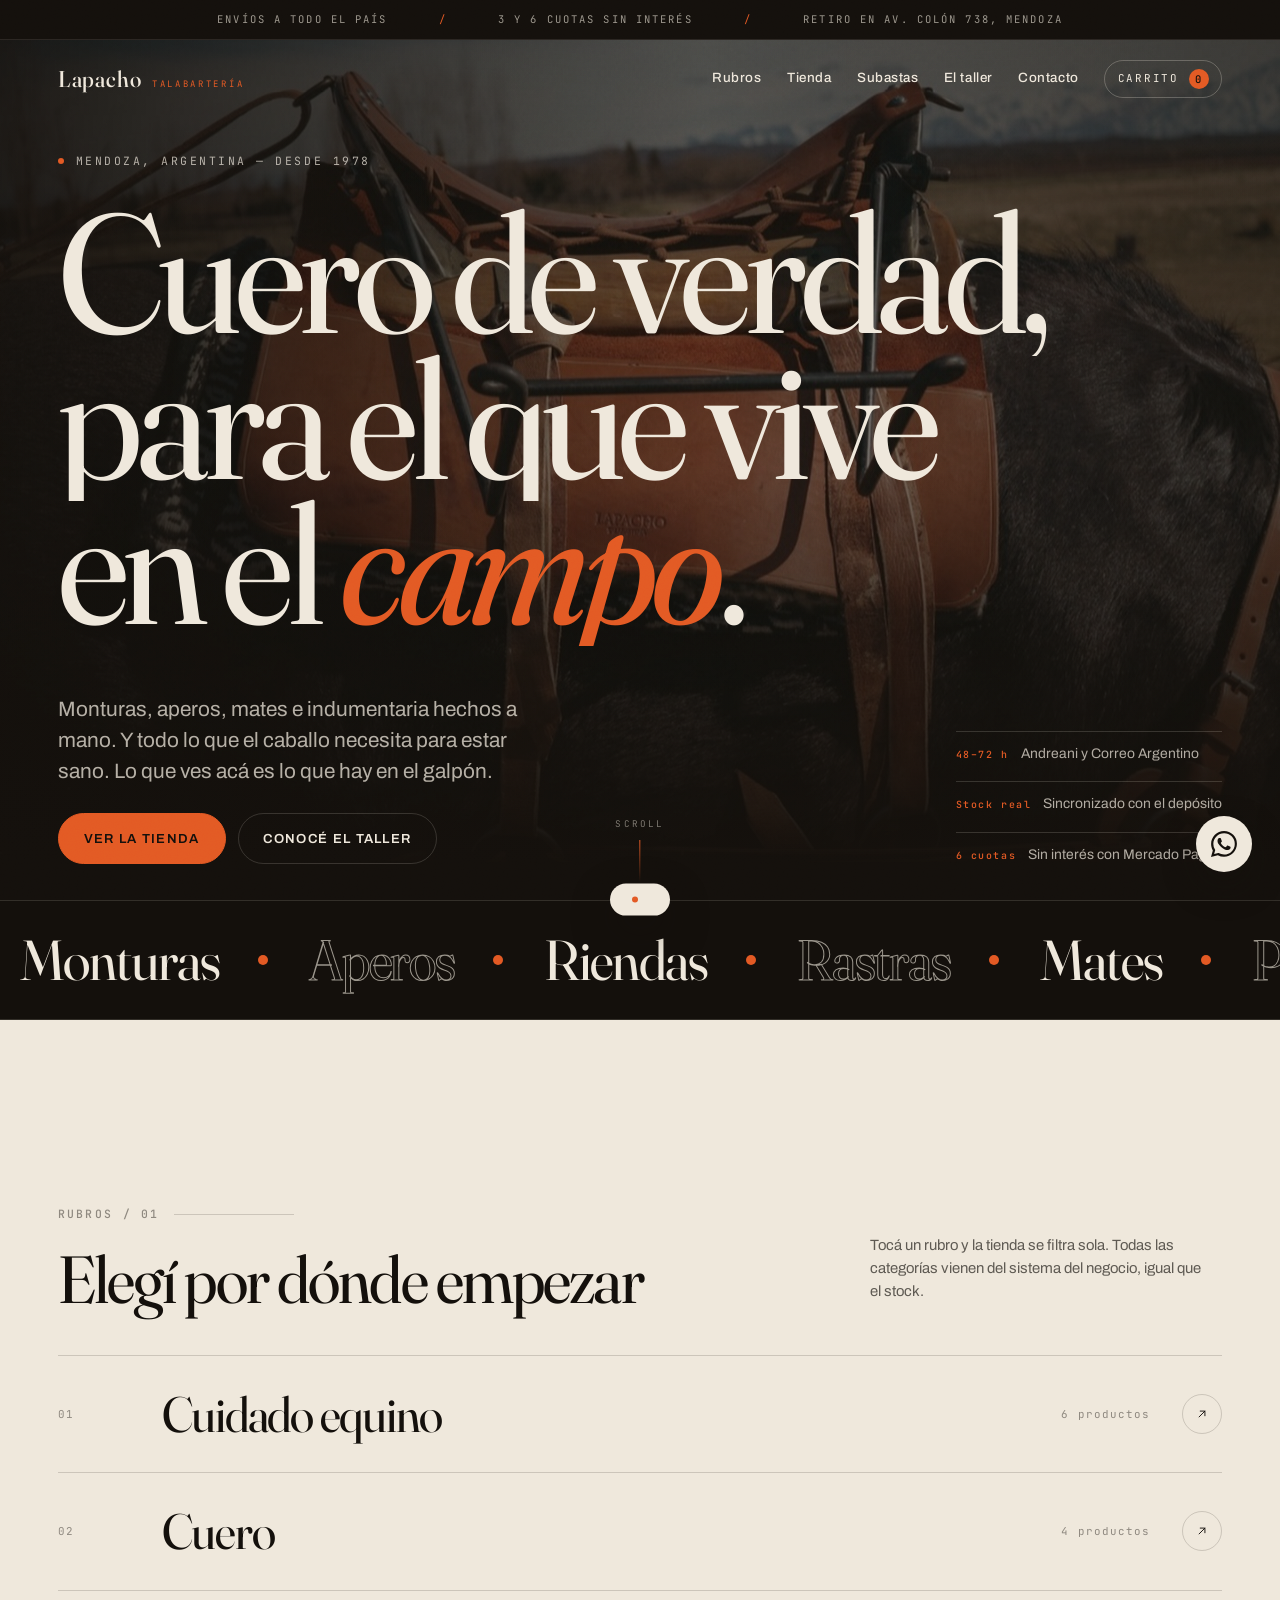
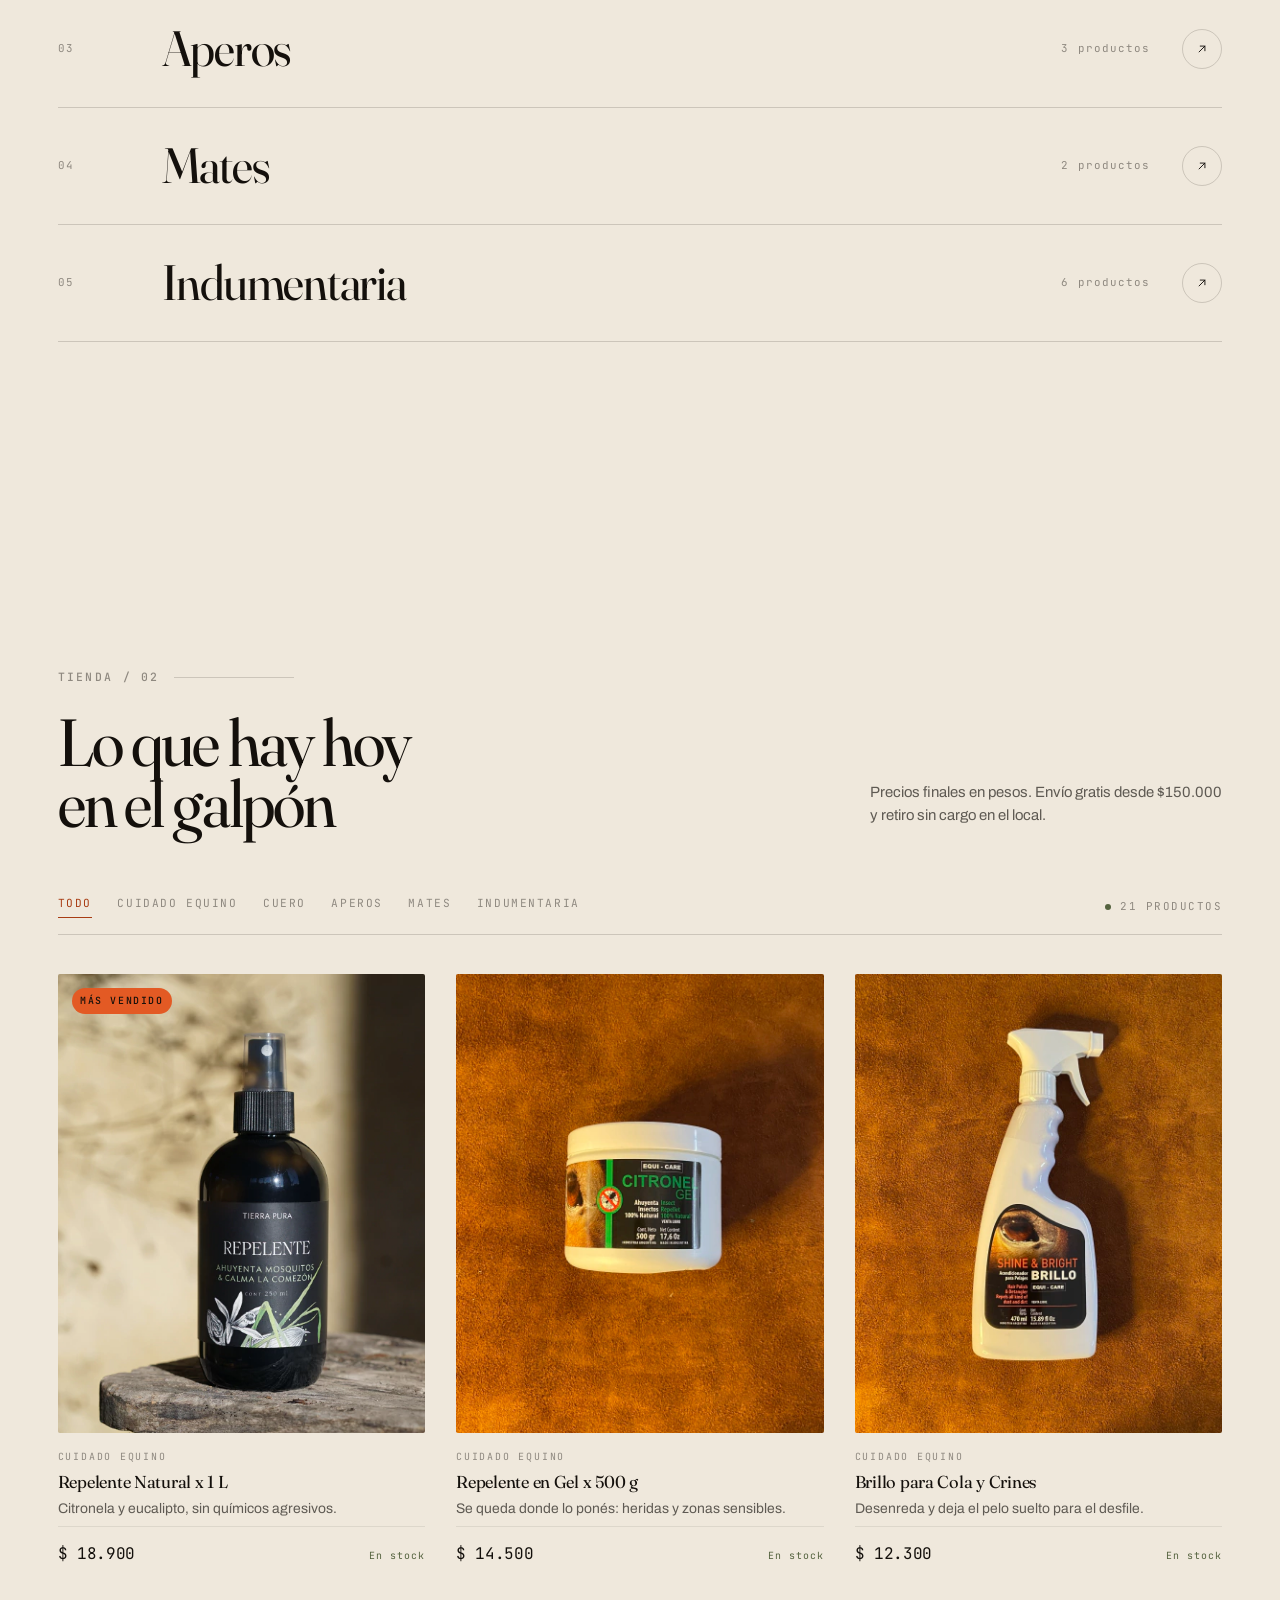
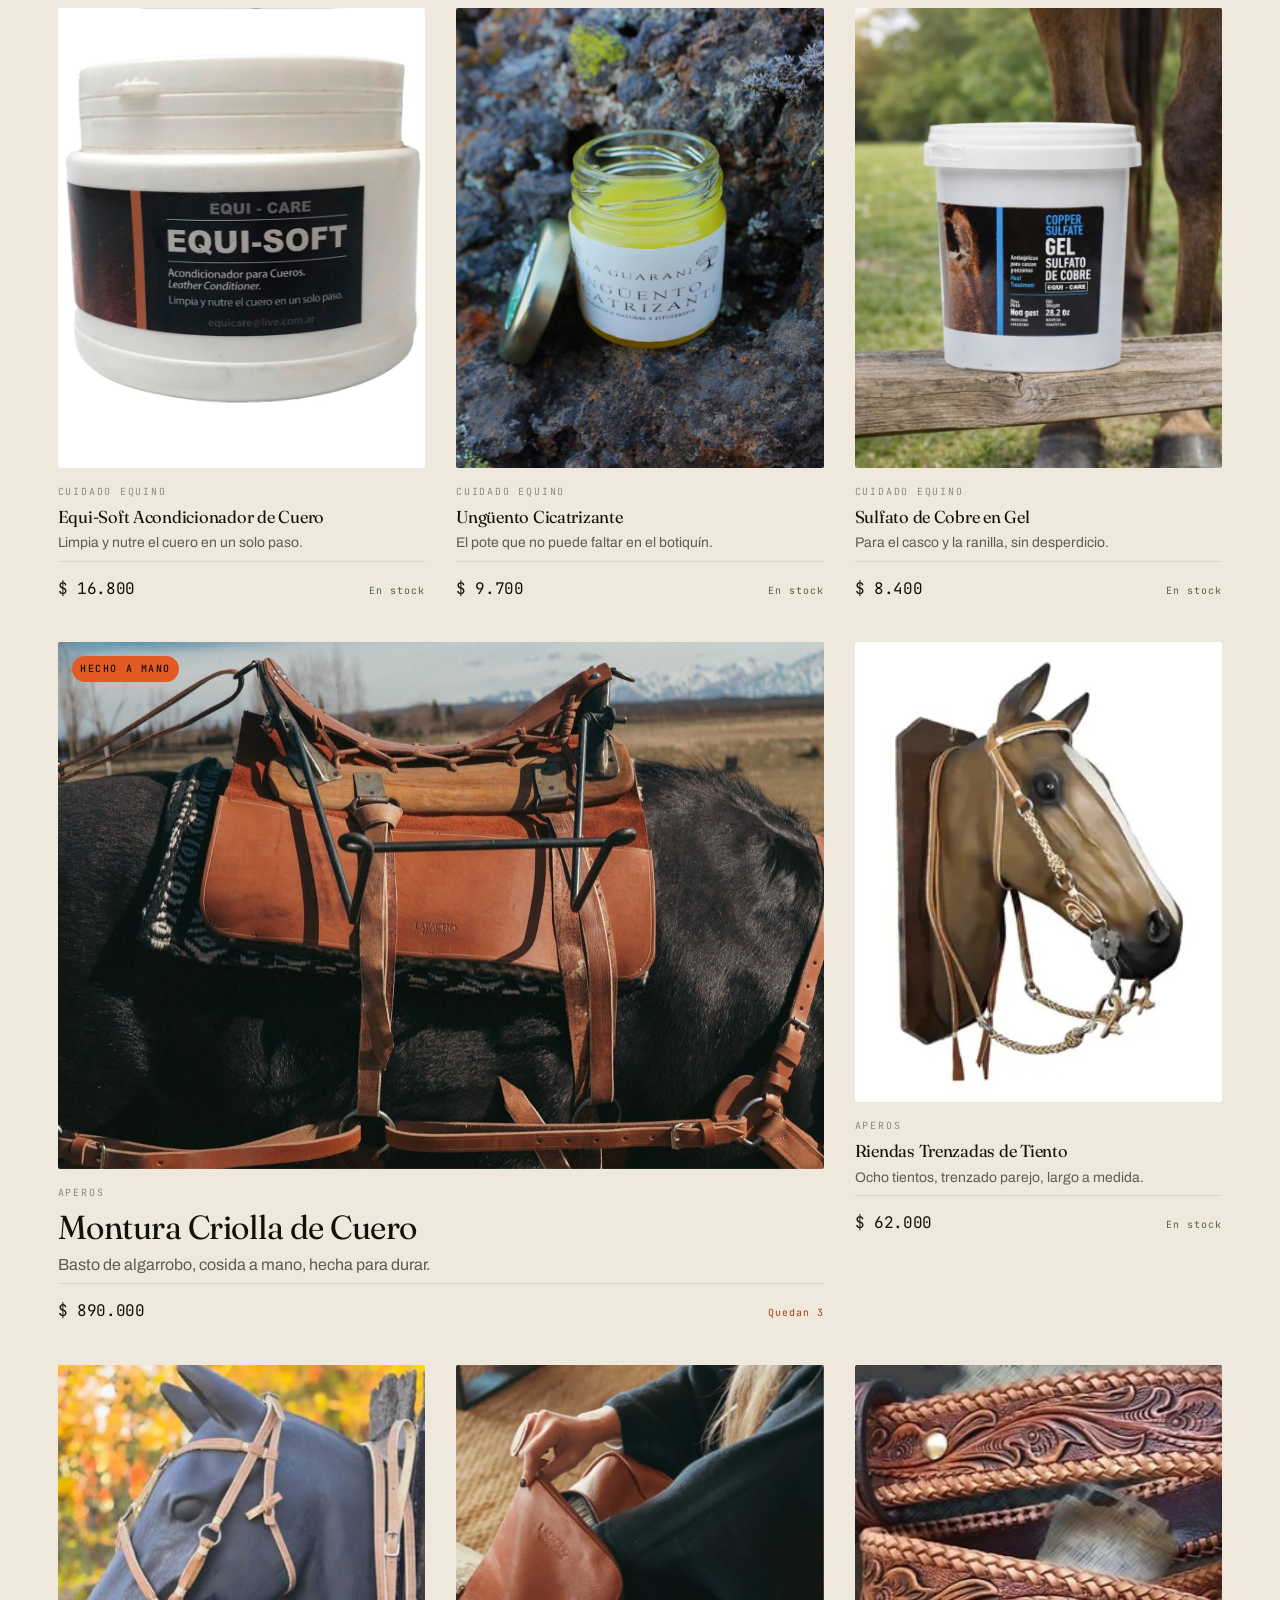
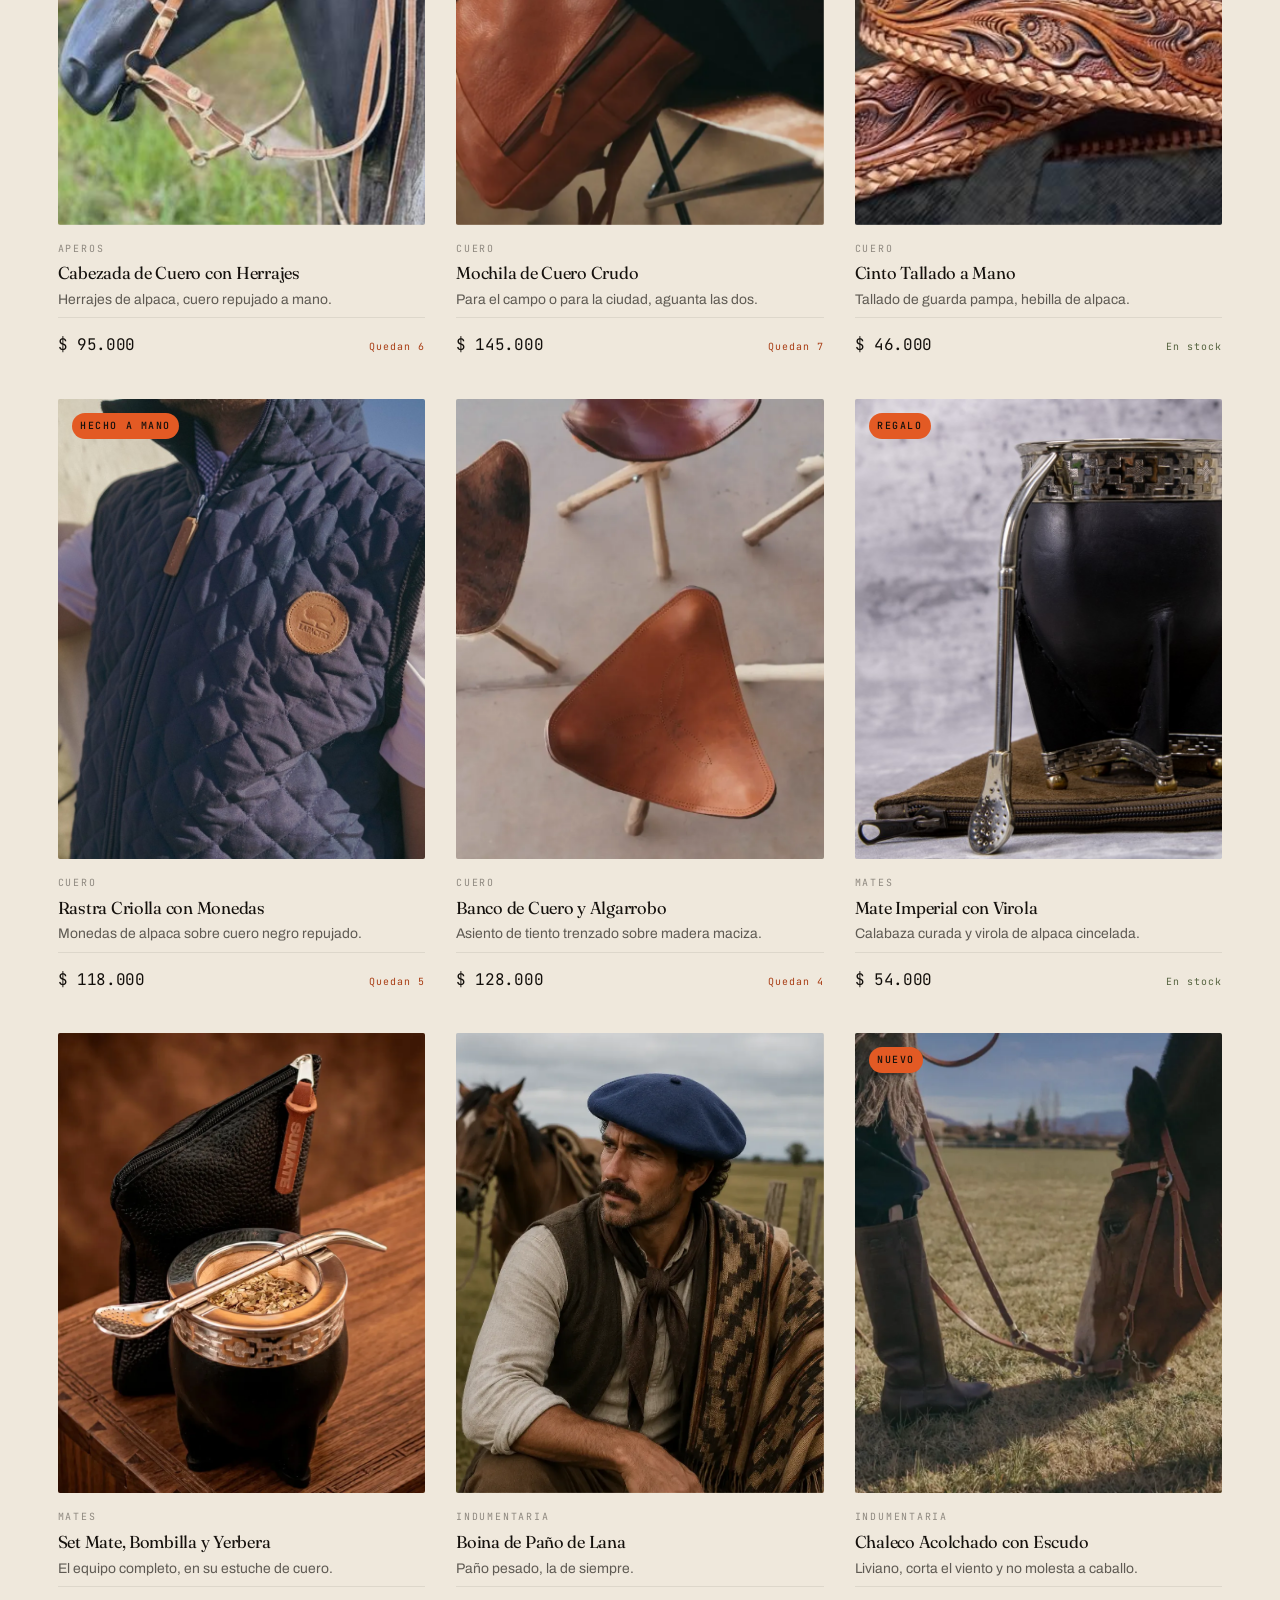
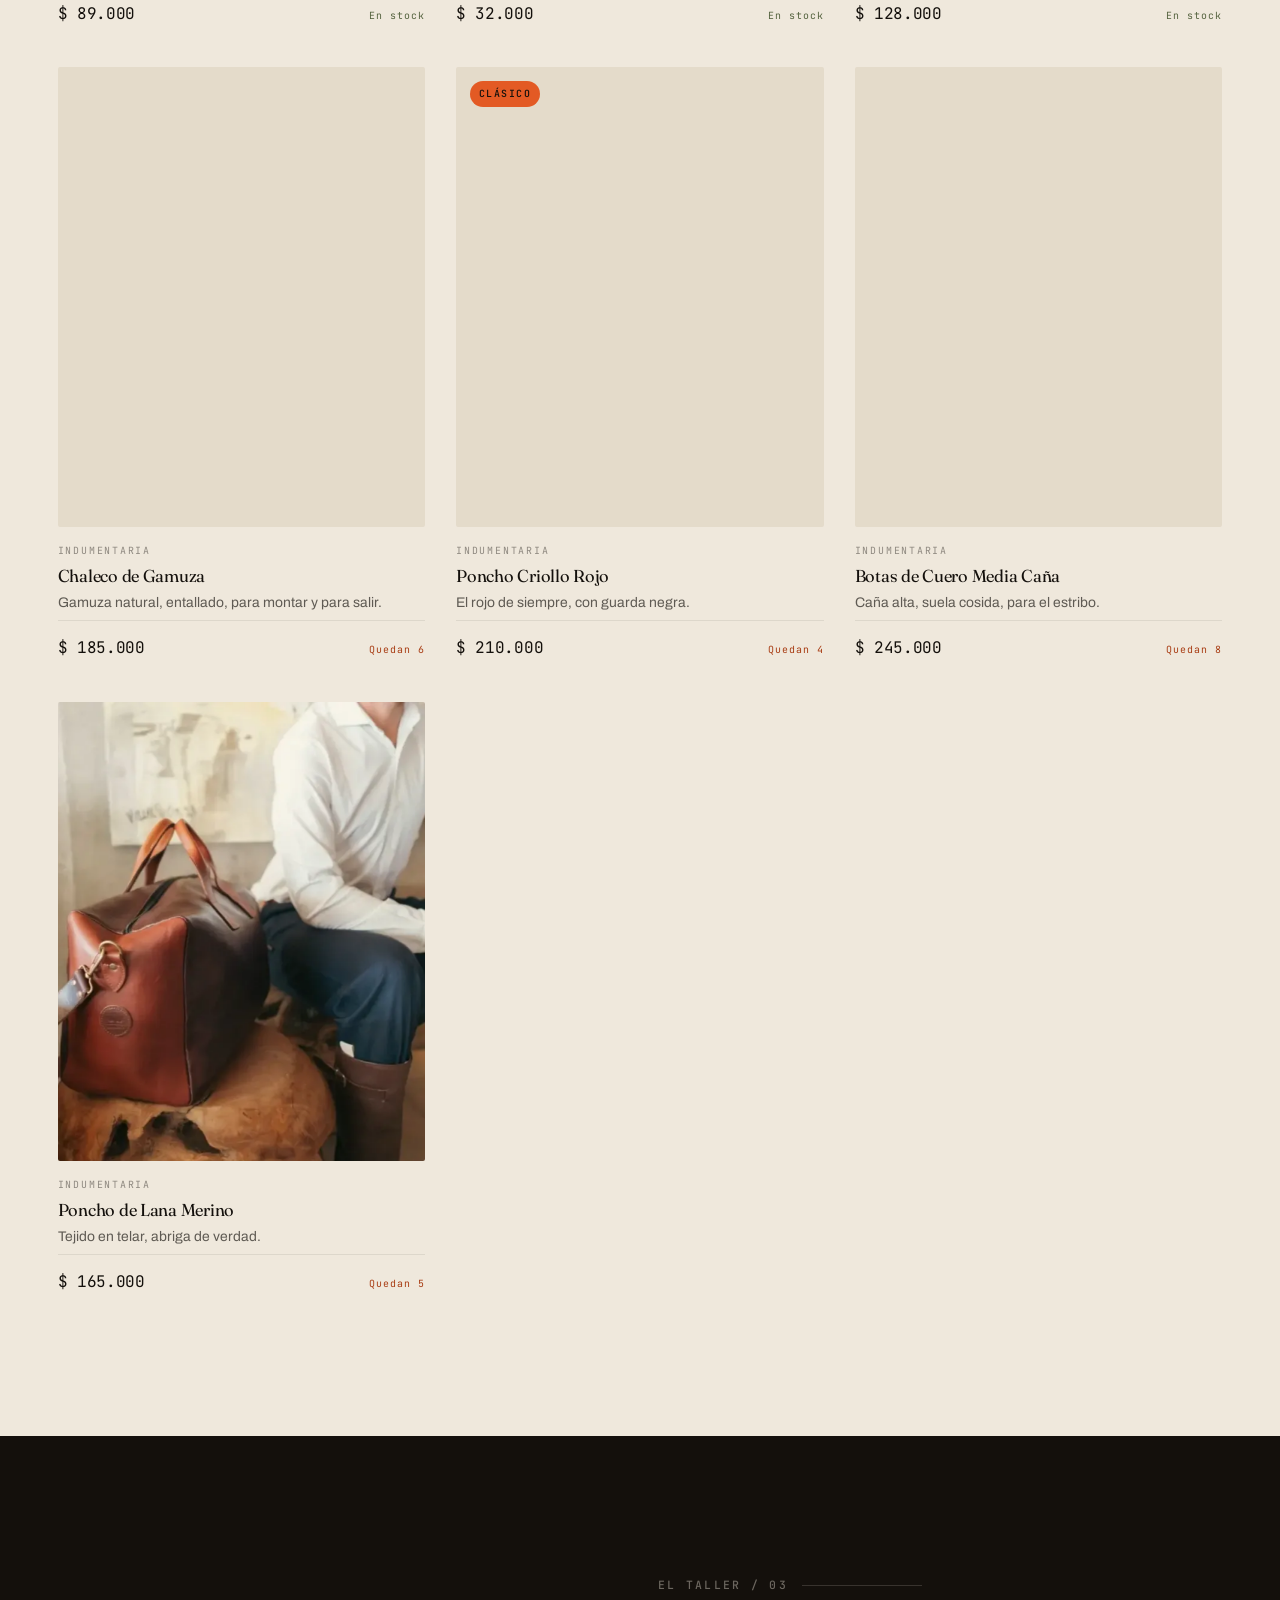
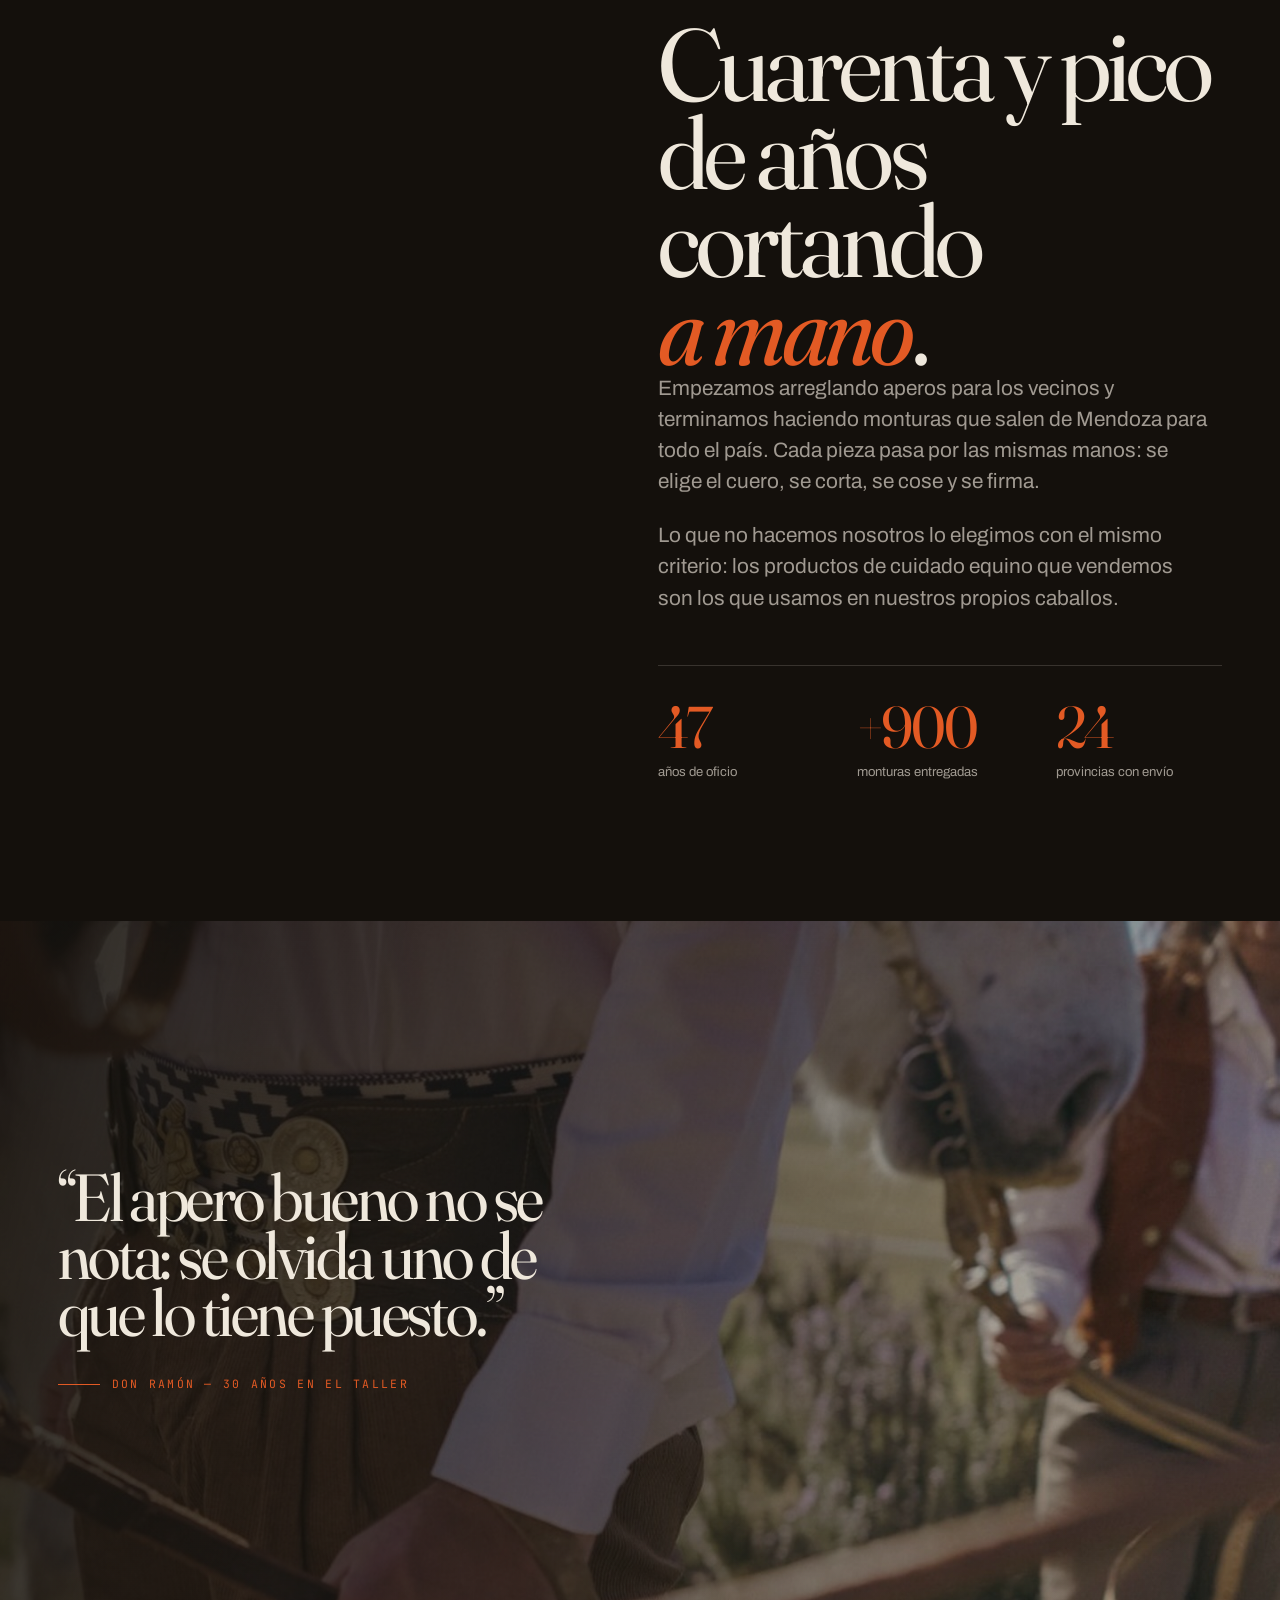
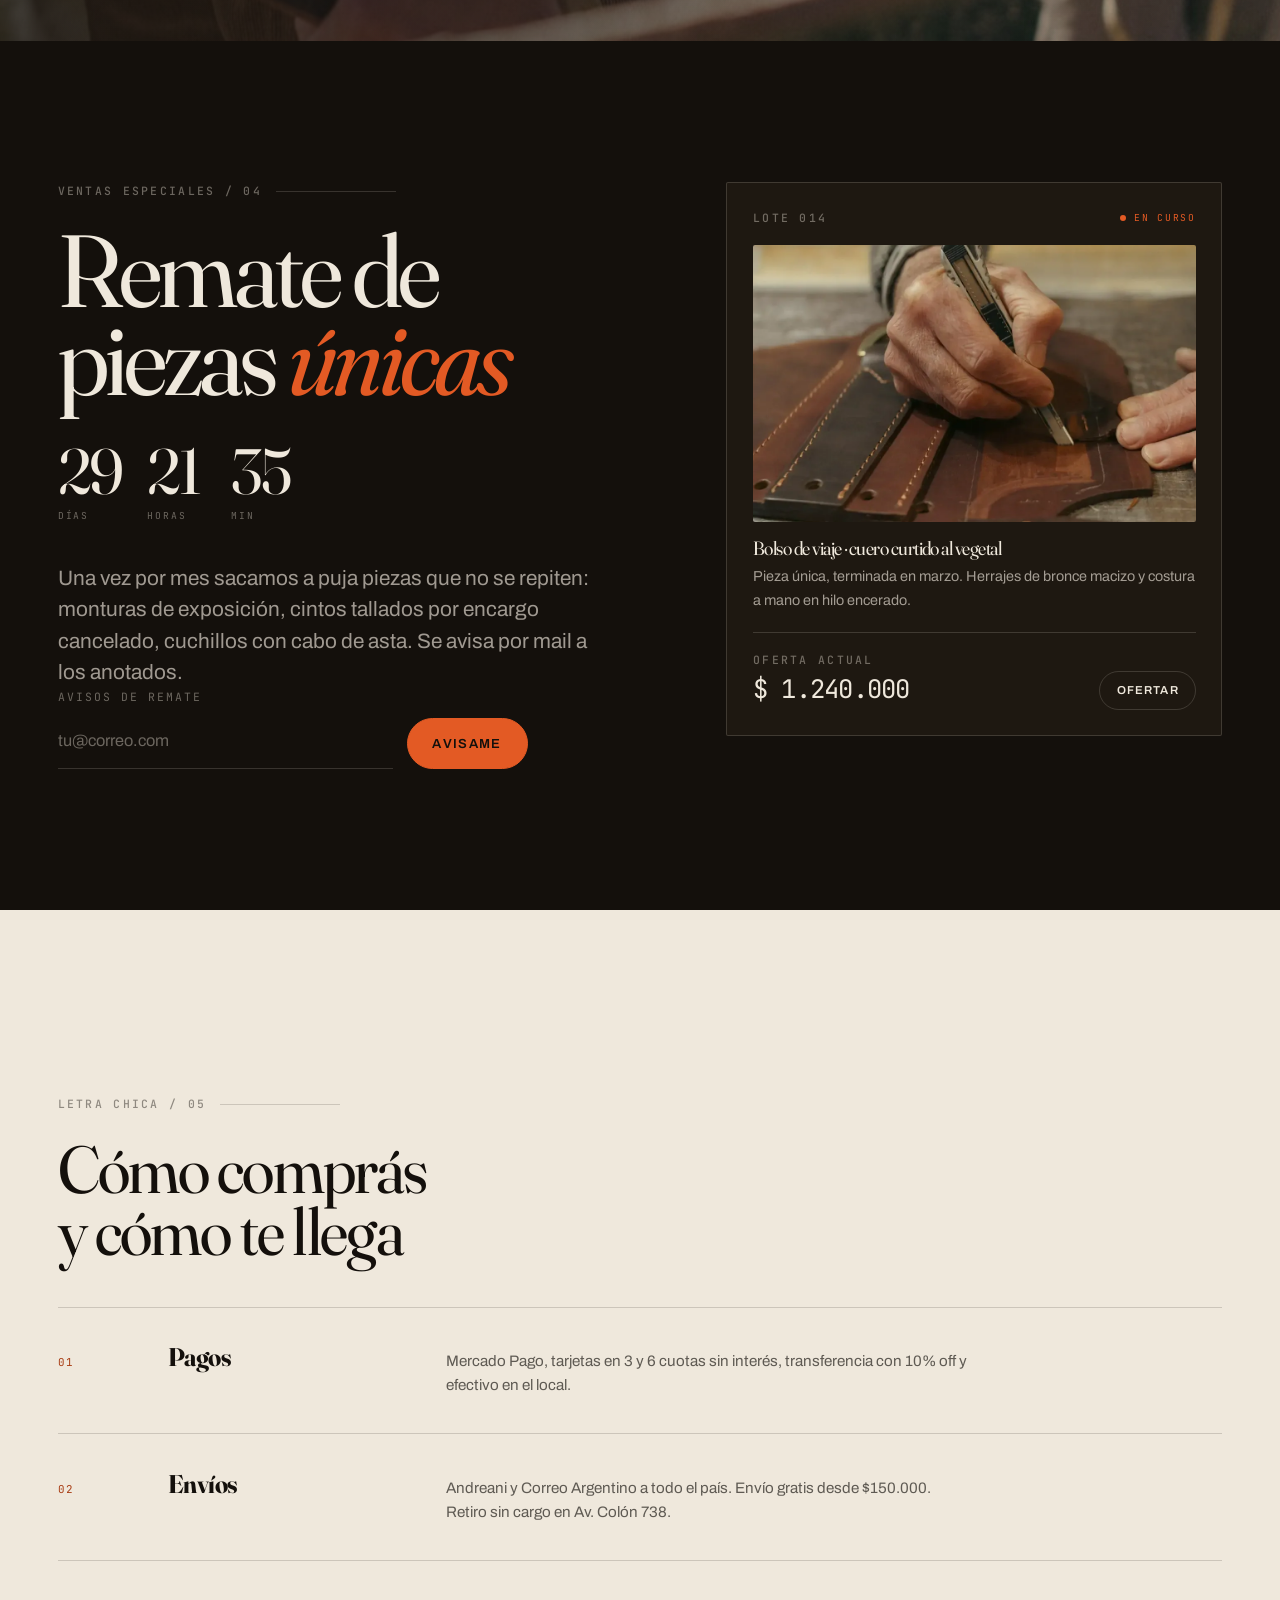
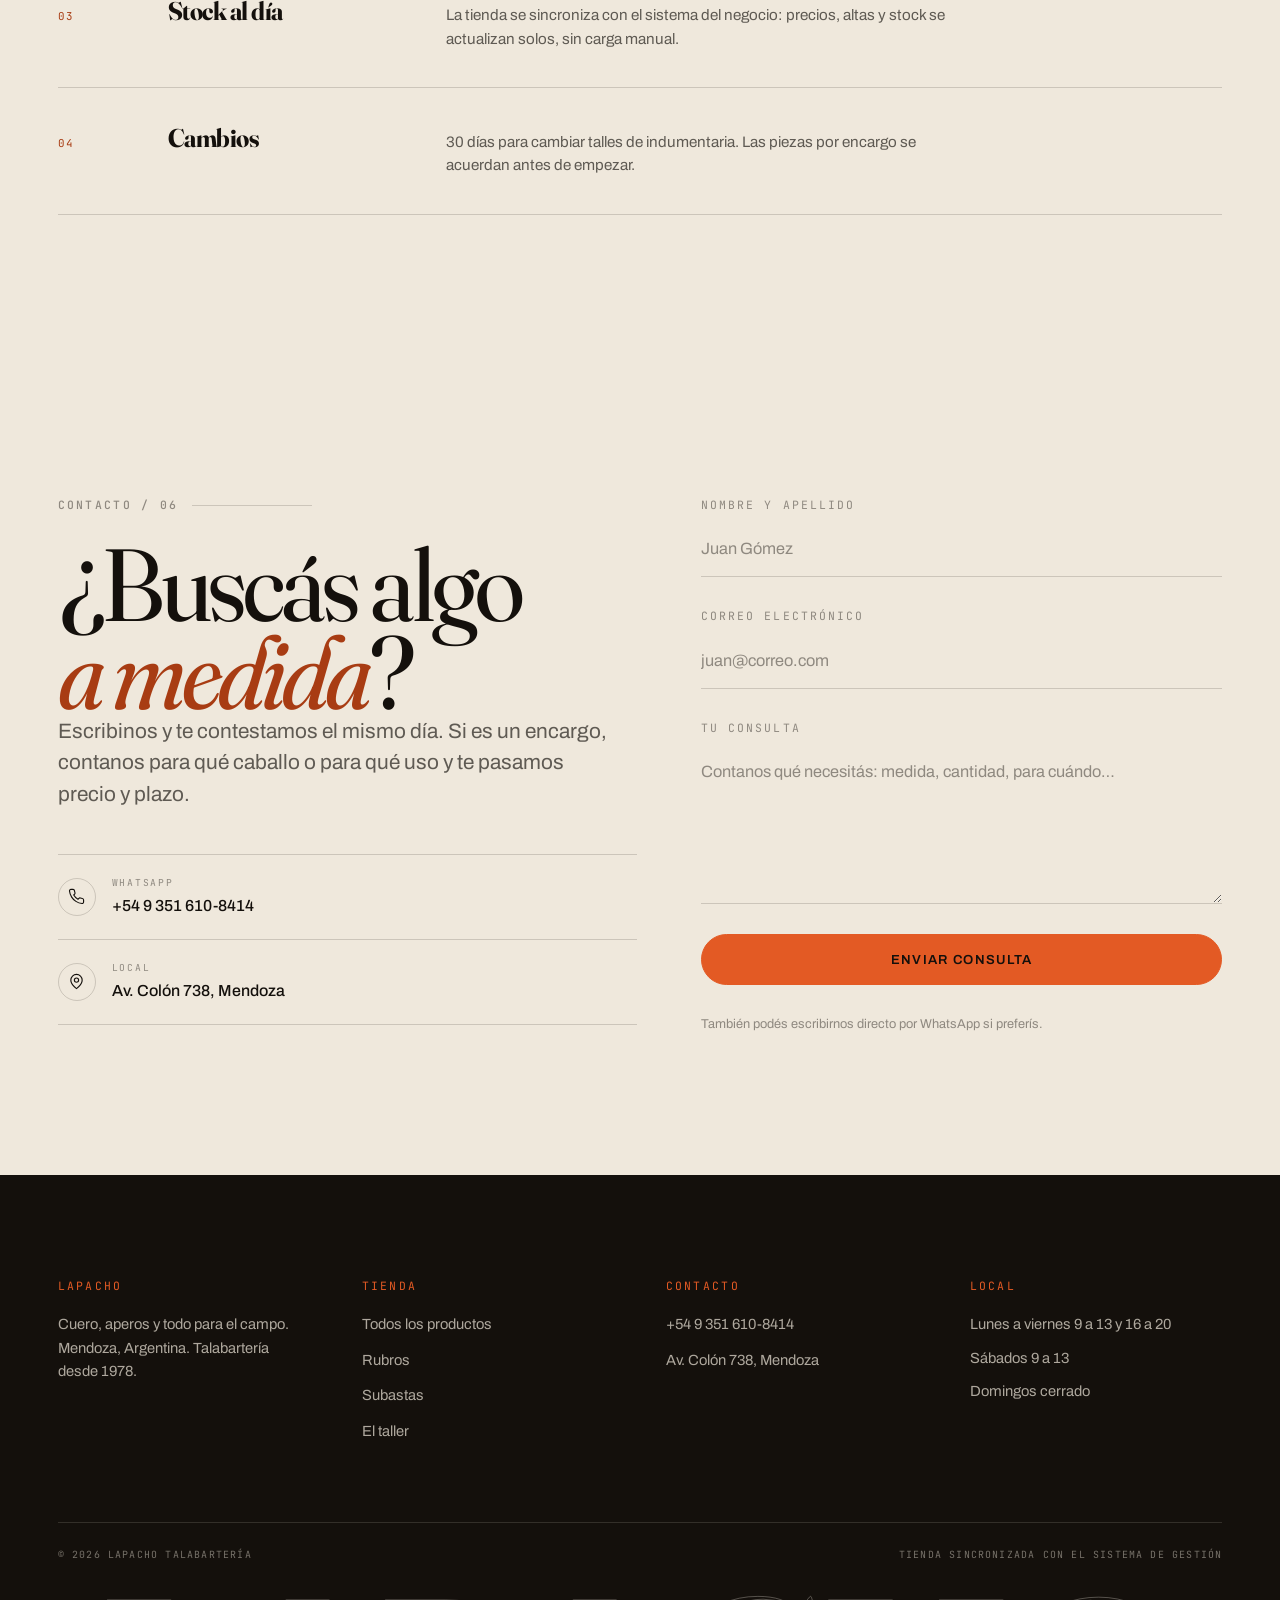
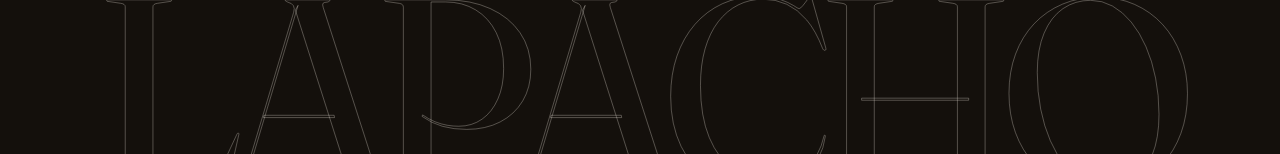
==== commit a1321f0c: "Aparece la imagen del taller y la barra de la tienda deja de seguir el scroll Imagen del taller: no " ====
--- a/site/index.html
+++ b/site/index.html
@@ -18,6 +18,10 @@
 <link rel="preload" as="style" href="https://fonts.googleapis.com/css2?family=Archivo:wght@400..700&family=Fraunces:opsz,wght,SOFT,WONK@9..144,300..900,0..100,0..1&family=JetBrains+Mono:wght@400;500&display=swap">
 <link rel="stylesheet" href="https://fonts.googleapis.com/css2?family=Archivo:wght@400..700&family=Fraunces:opsz,wght,SOFT,WONK@9..144,300..900,0..100,0..1&family=JetBrains+Mono:wght@400;500&display=swap">
 <link rel="stylesheet" href="styles.css">
+
+<!-- Habilita el estado inicial oculto de los revelados. Si el JS está
+     deshabilitado o falla, esta clase no se agrega y todo se ve. -->
+<script>document.documentElement.classList.add('js');</script>
 </head>
 <body>
 
@@ -166,7 +170,10 @@
   <div class="shell">
     <div class="taller">
       <figure class="taller__media" data-reveal="mask">
-        <img src="img/taller-cuero.jpg" alt="Poncho tejido en telar, de espaldas, en el campo mendocino" loading="lazy" data-parallax="0.1">
+        <!-- Sin lazy a propósito: el contenedor tiene clip-path cerrado hasta
+             que entra en pantalla, y el navegador nunca pide una imagen
+             totalmente recortada. Prioridad baja para no pelear con el hero. -->
+        <img src="img/taller-cuero.jpg" alt="Poncho tejido en telar, de espaldas, en el campo mendocino" fetchpriority="low" decoding="async" data-parallax="0.1">
       </figure>
 
       <div>
--- a/site/styles.css
+++ b/site/styles.css
@@ -879,10 +879,8 @@
 
 /* ── 12. Tienda ───────────────────────────────────────────── */
 
+/* Queda quieta en su lugar: no acompaña el scroll. */
 .shop-bar {
-  position: sticky;
-  top: var(--nav-h);
-  z-index: 30;
   display: flex;
   align-items: center;
   justify-content: space-between;
@@ -890,7 +888,6 @@
   flex-wrap: wrap;
   padding-block: 16px;
   margin-bottom: clamp(24px, 3vw, 44px);
-  background: var(--bg);
   border-bottom: 1px solid var(--line);
 }
 
@@ -1558,21 +1555,23 @@
 
 /* ── 23. Motion ───────────────────────────────────────────── */
 
-[data-reveal] {
+/* Todo el estado oculto cuelga de .js, que agrega un script inline en el
+   <head>. Si el JS no corre o falla, el contenido se ve igual. */
+.js [data-reveal] {
   opacity: 0;
   transform: translateY(30px);
   transition: opacity .95s var(--e-out), transform .95s var(--e-out);
   transition-delay: calc(var(--d, 0) * 1ms);
 }
-[data-reveal].is-in { opacity: 1; transform: none; }
-
-[data-reveal="mask"] {
+.js [data-reveal].is-in { opacity: 1; transform: none; }
+
+.js [data-reveal="mask"] {
   transform: none;
   opacity: 1;
   clip-path: inset(0 0 100% 0);
   transition: clip-path 1.2s var(--e-out);
 }
-[data-reveal="mask"].is-in { clip-path: inset(0 0 0 0); }
+.js [data-reveal="mask"].is-in { clip-path: inset(0 0 0 0); }
 
 /* Parallax: la imagen es 130% del contenedor y se centra en ese
    sobrante, así nunca se destapa un borde. Usa la propiedad
@@ -1597,7 +1596,7 @@
     animation-iteration-count: 1 !important;
     transition-duration: .01ms !important;
   }
-  [data-reveal], .line > i, .hero__foot > *, .hero__eyebrow, .hero__media img, .scroll-hint {
+  .js [data-reveal], .line > i, .hero__foot > *, .hero__eyebrow, .hero__media img, .scroll-hint {
     opacity: 1 !important;
     transform: none !important;
     clip-path: none !important;
